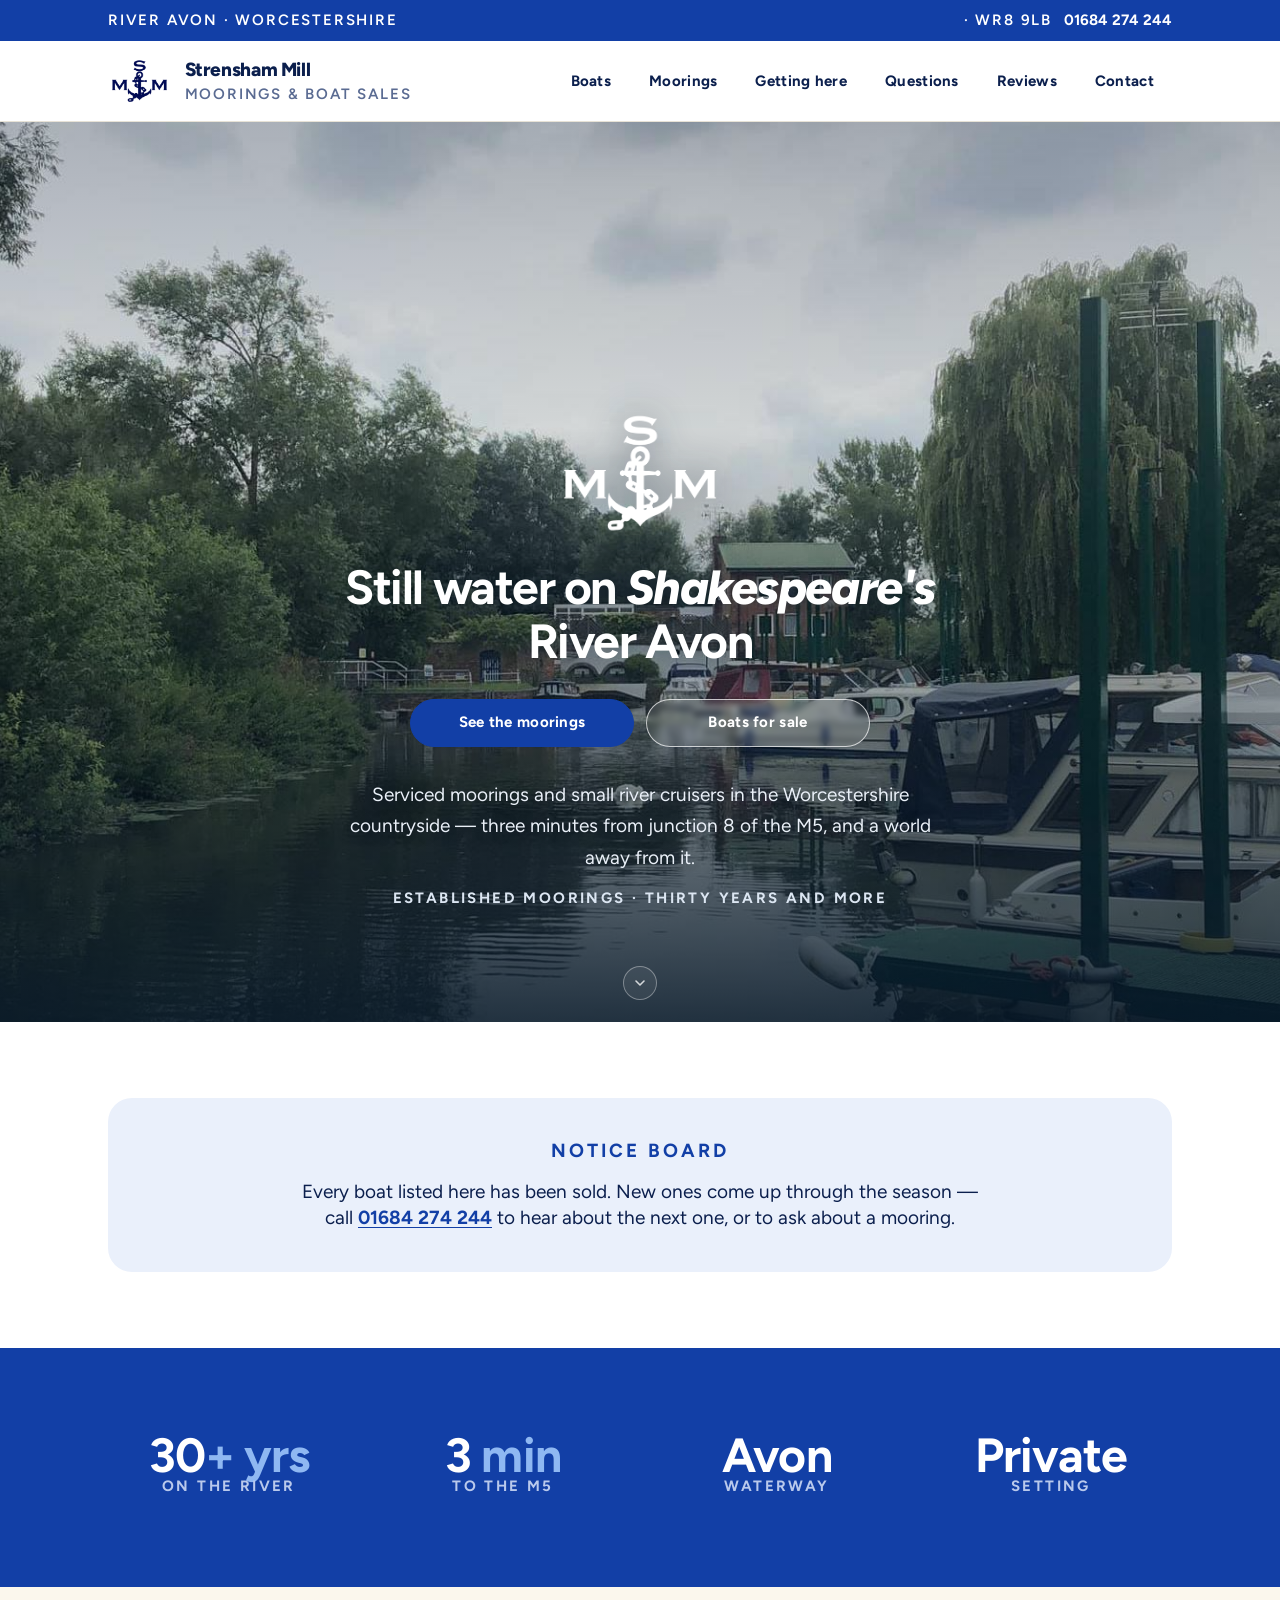
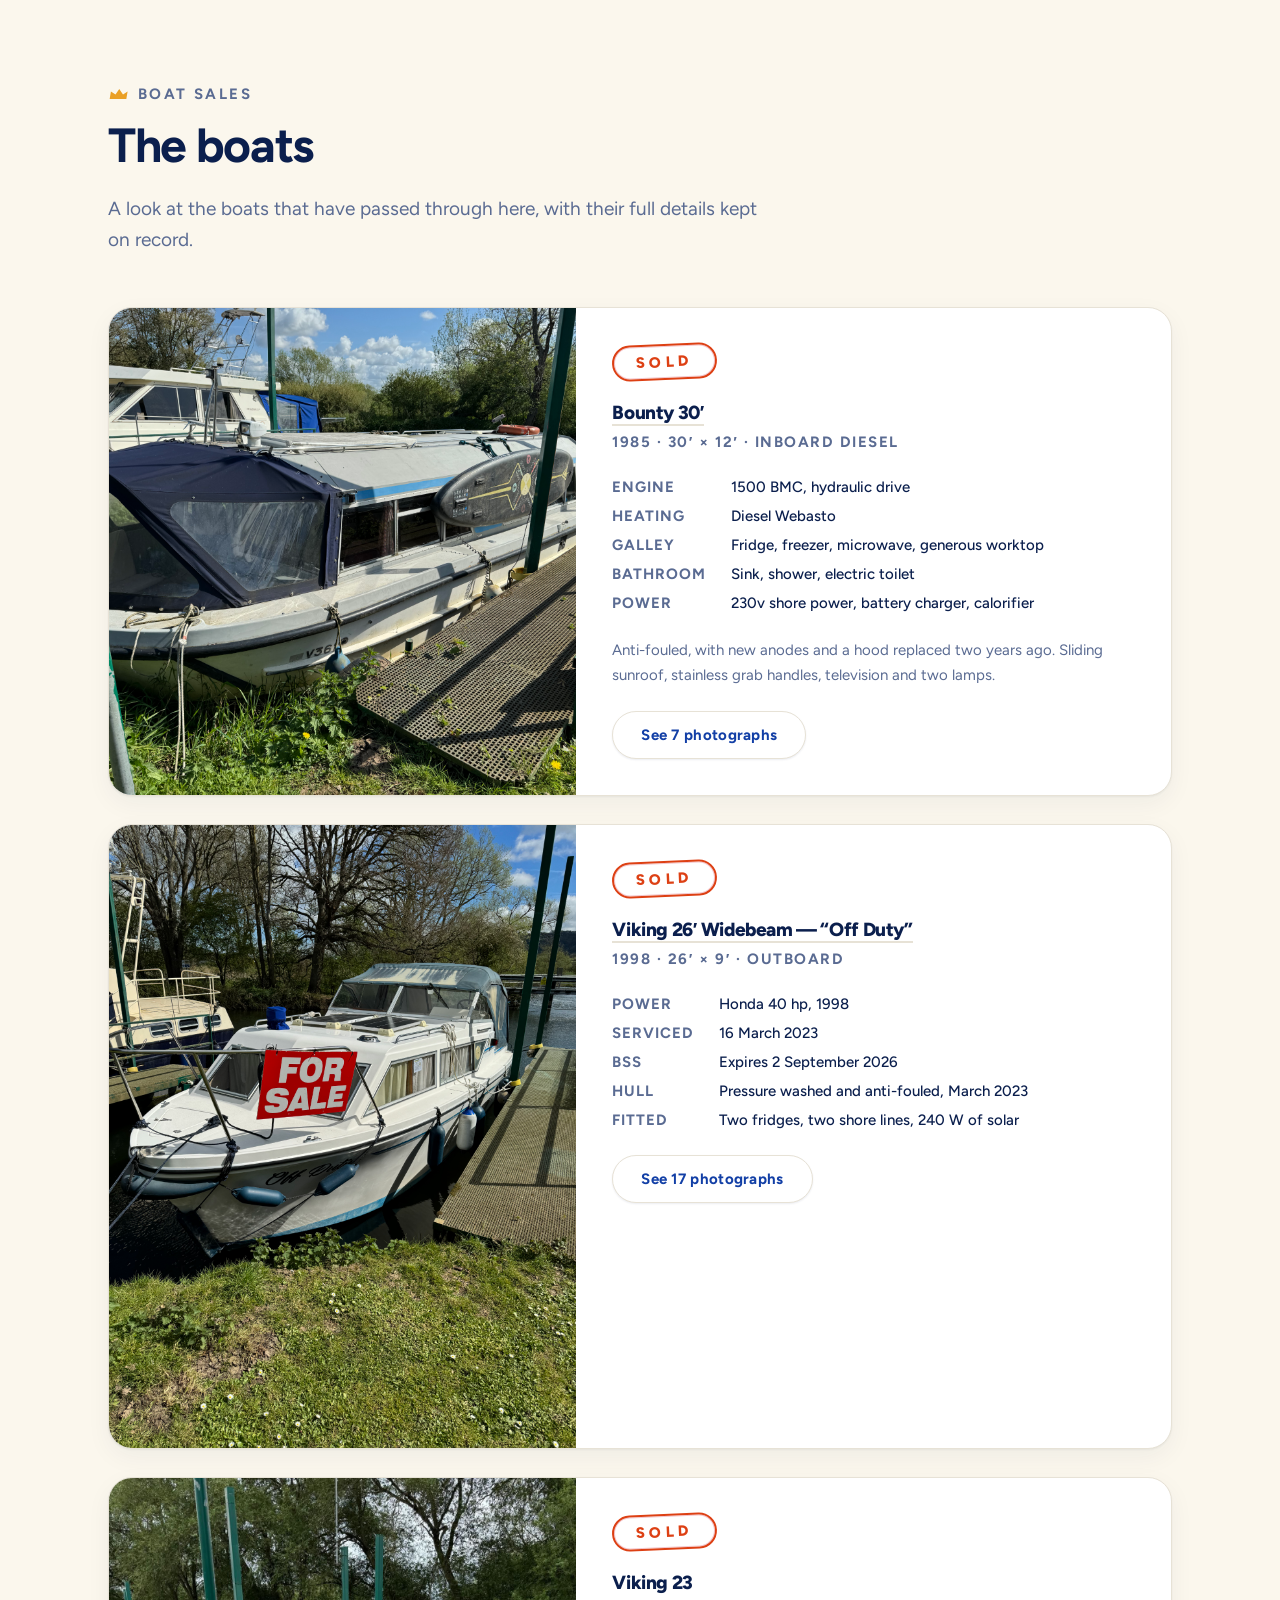
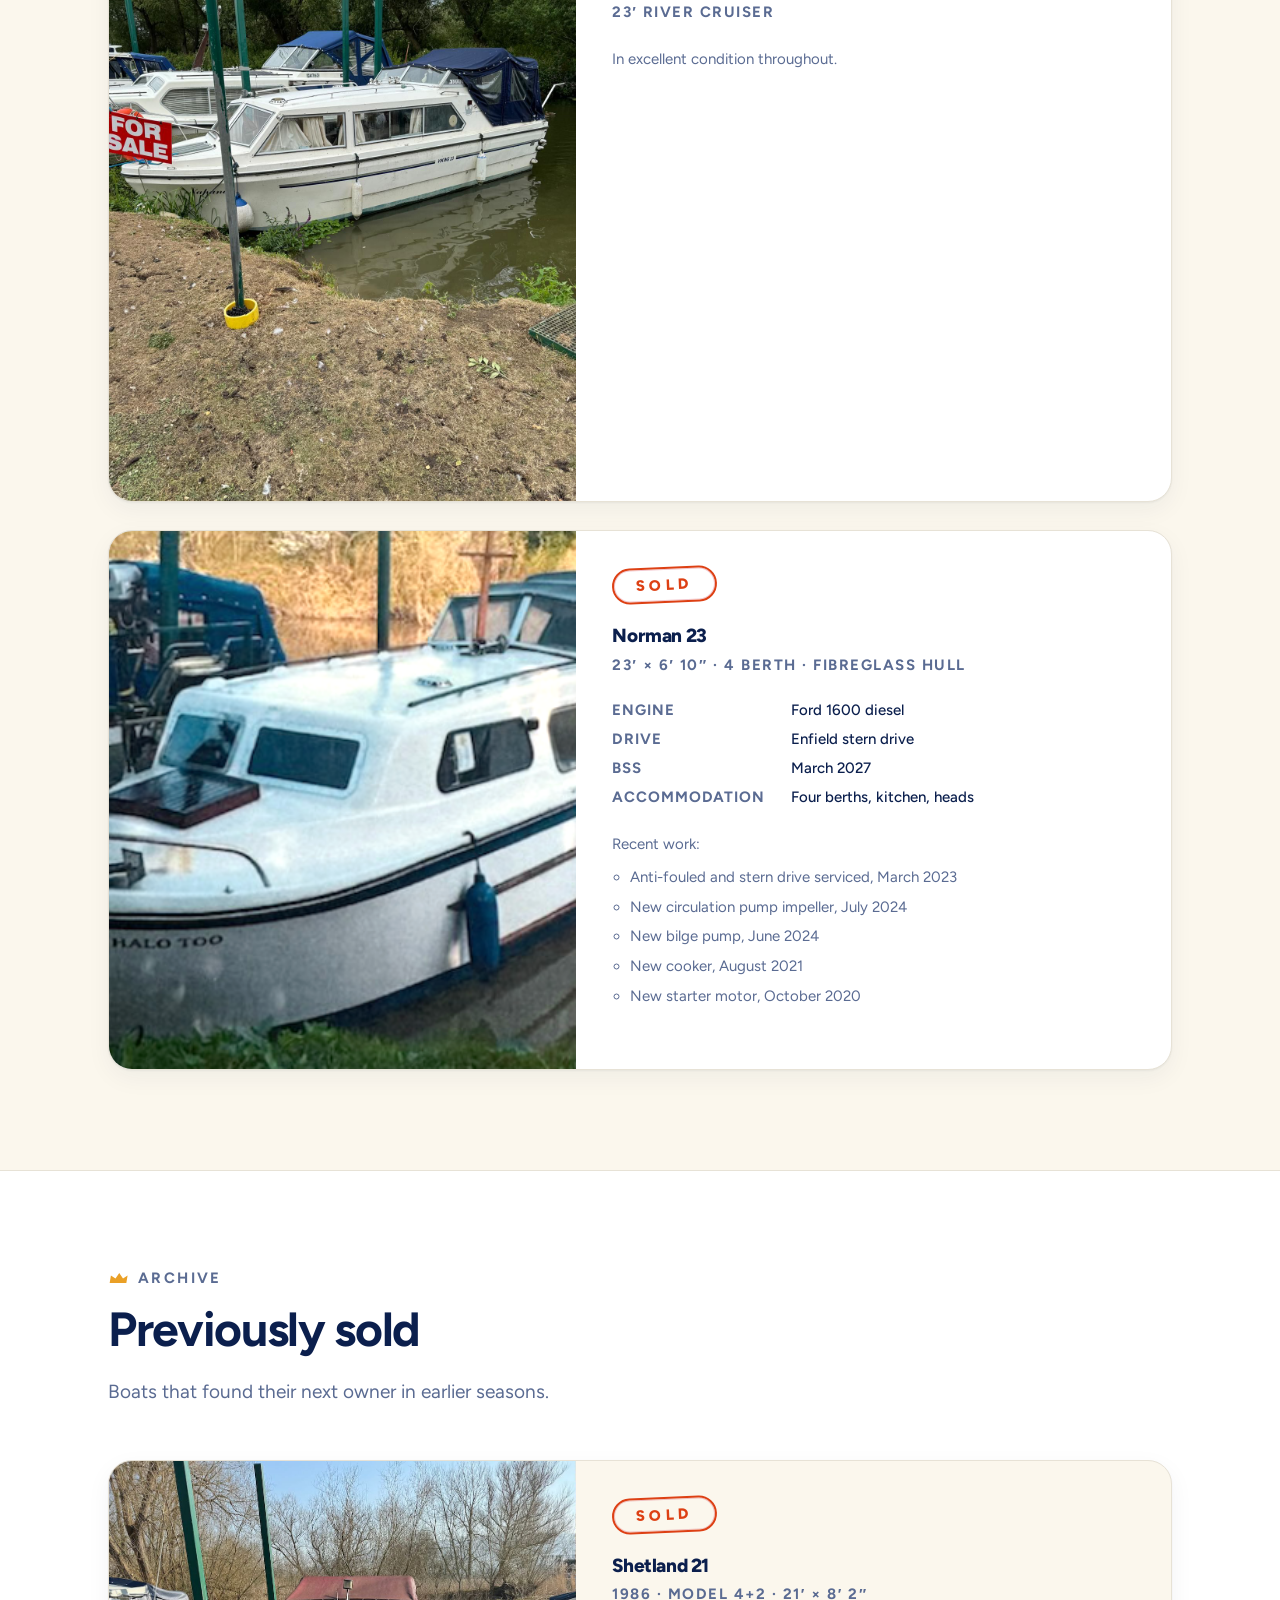
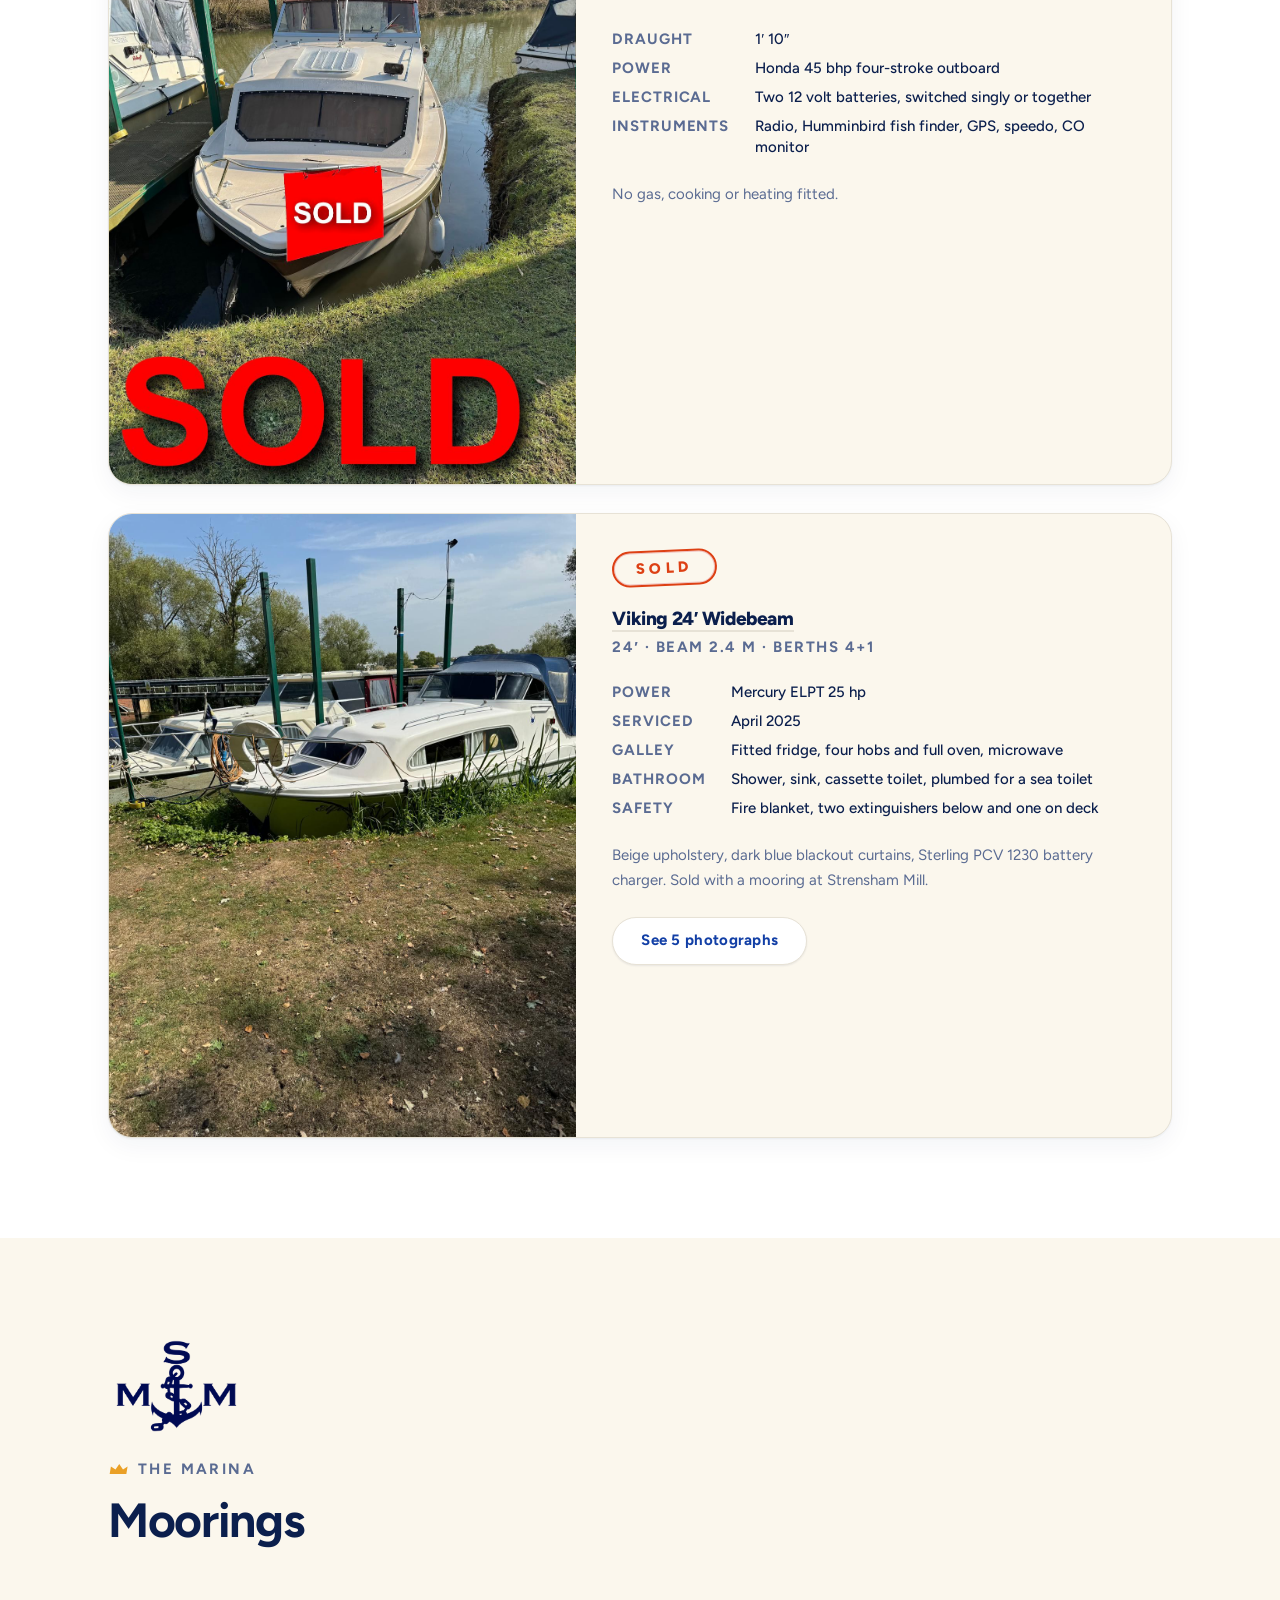
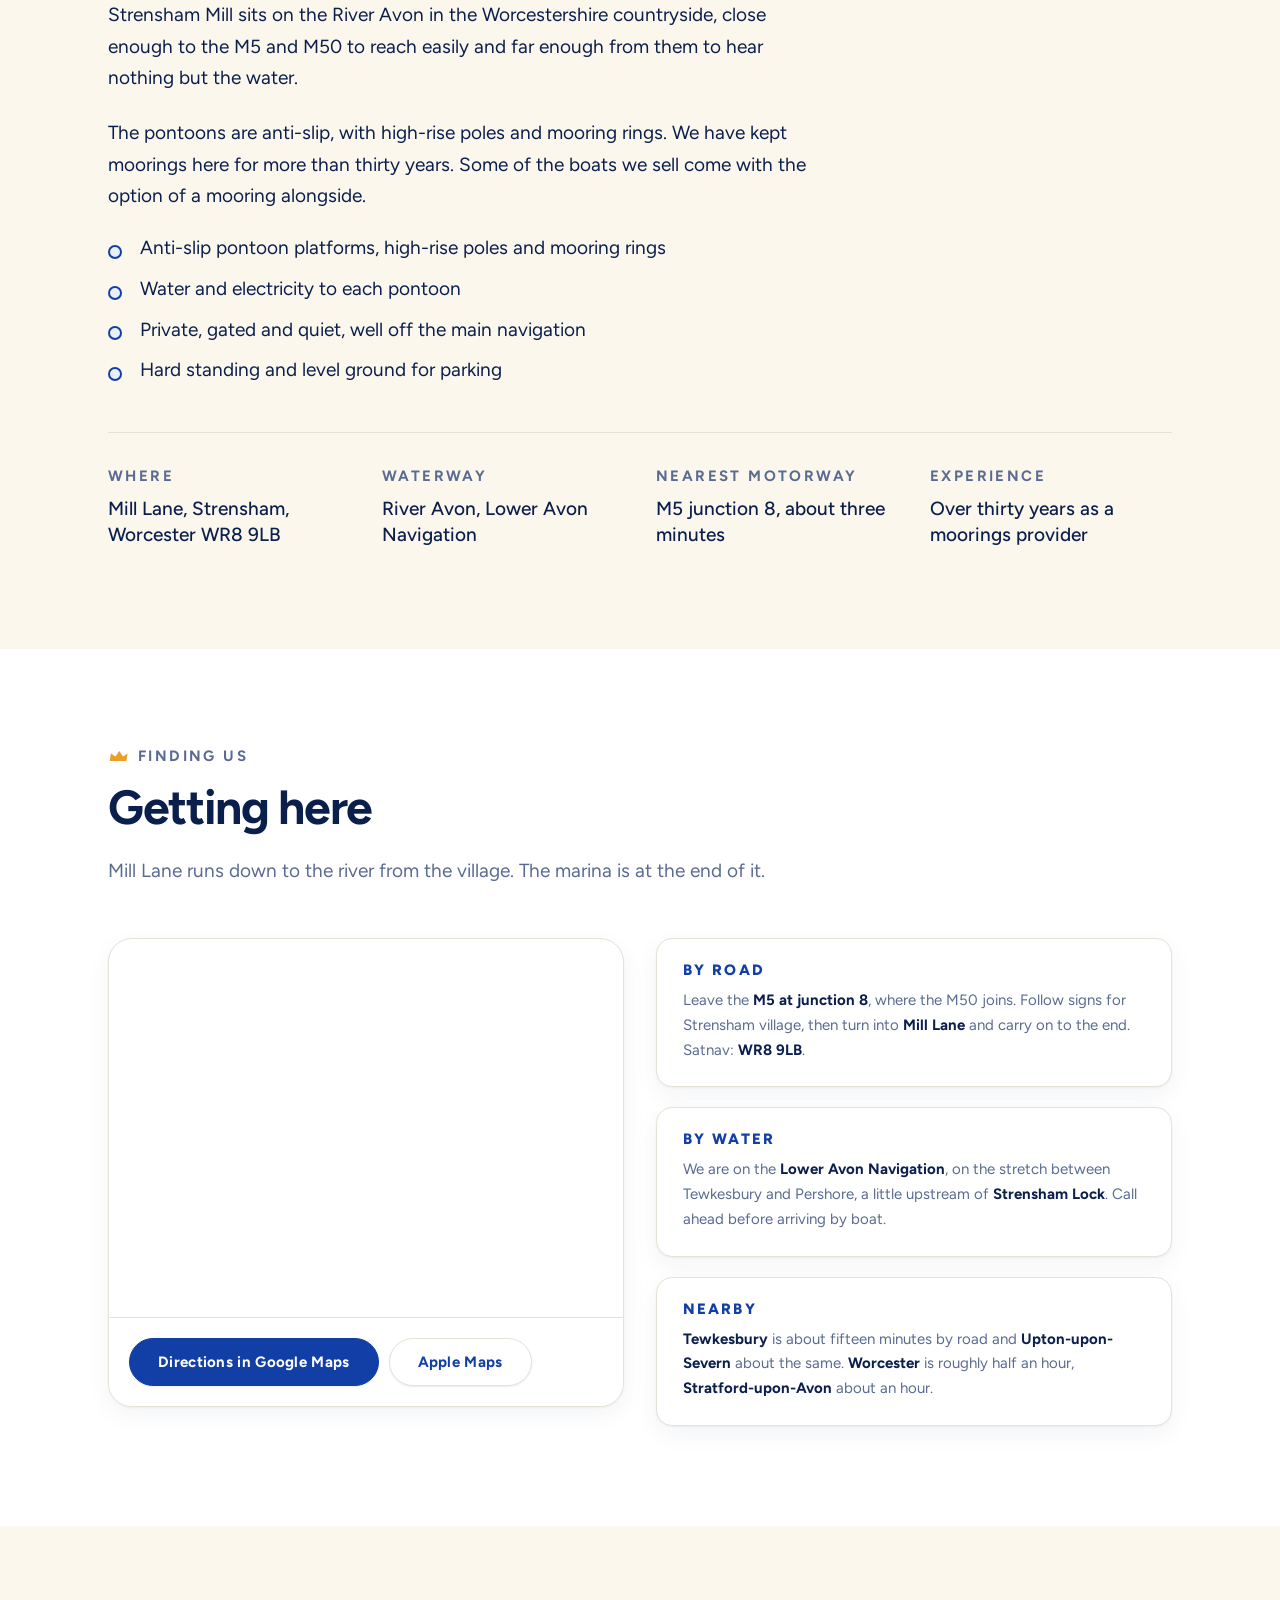
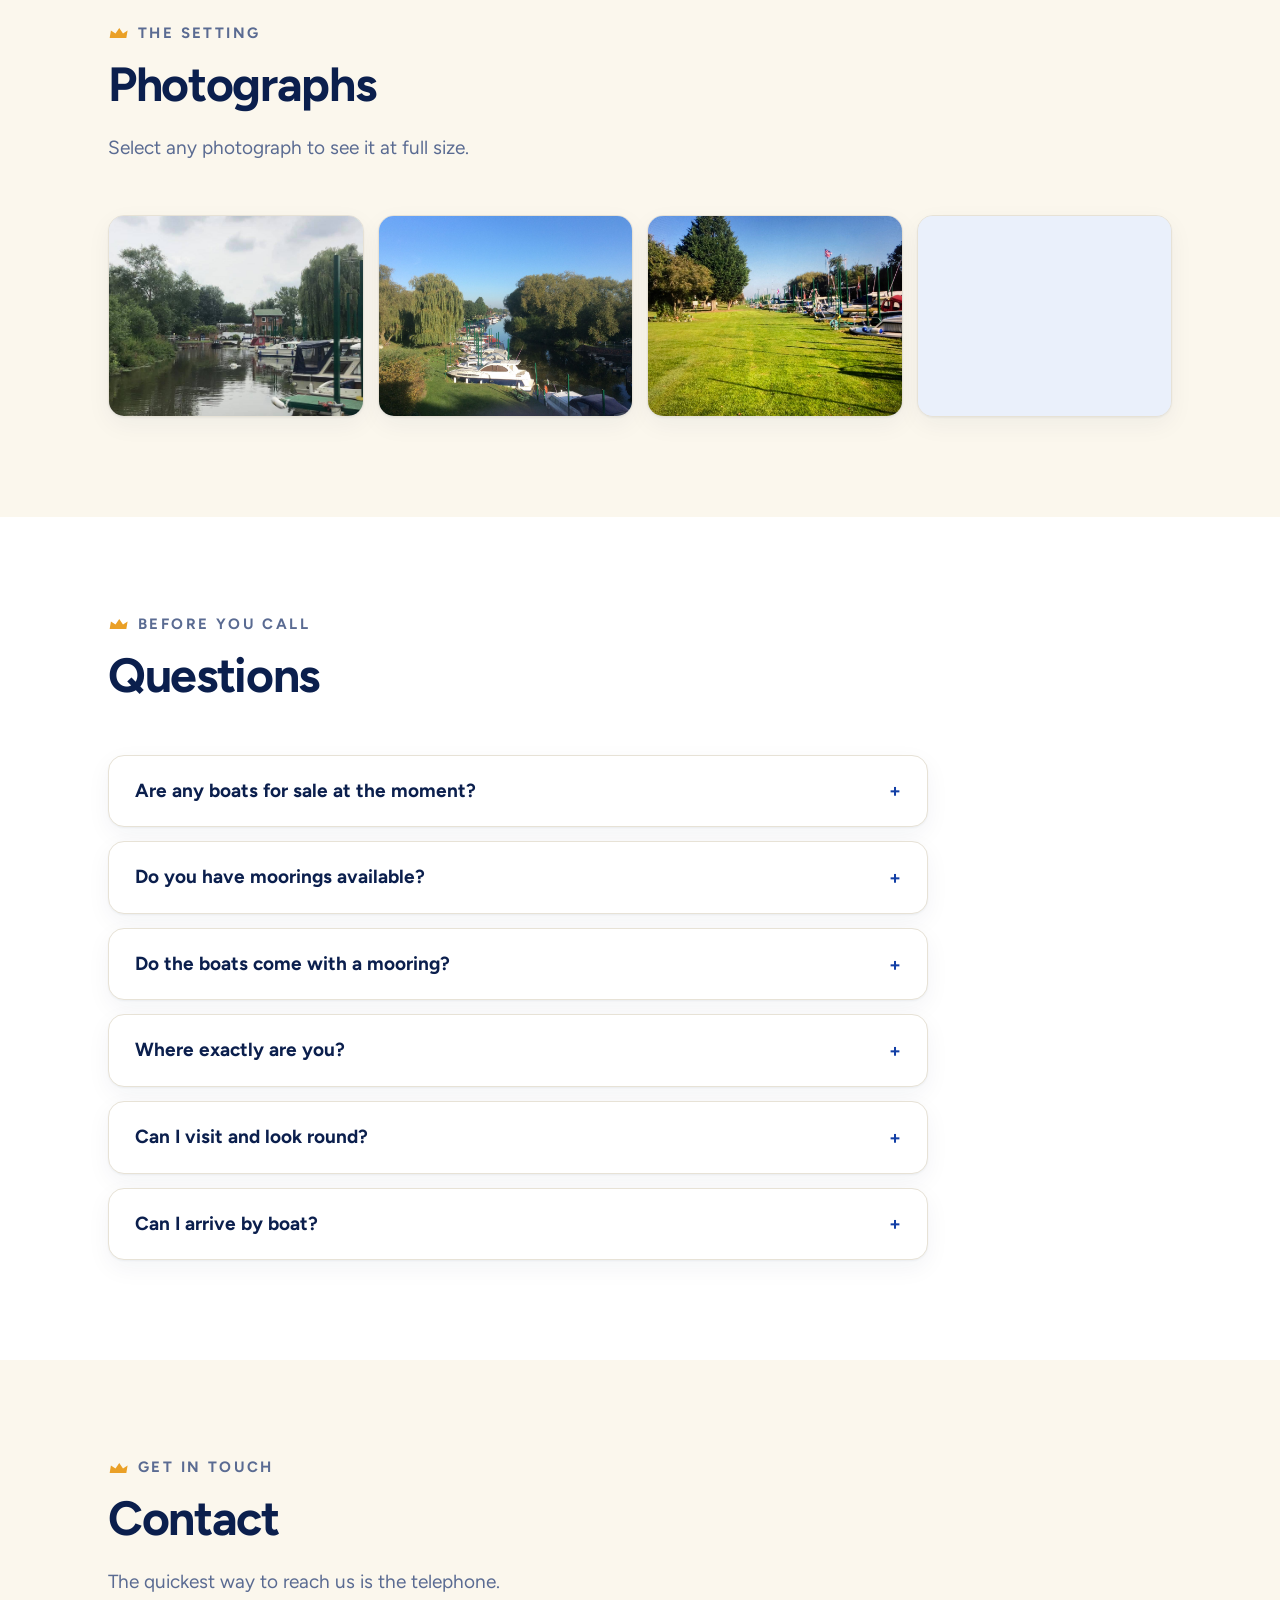
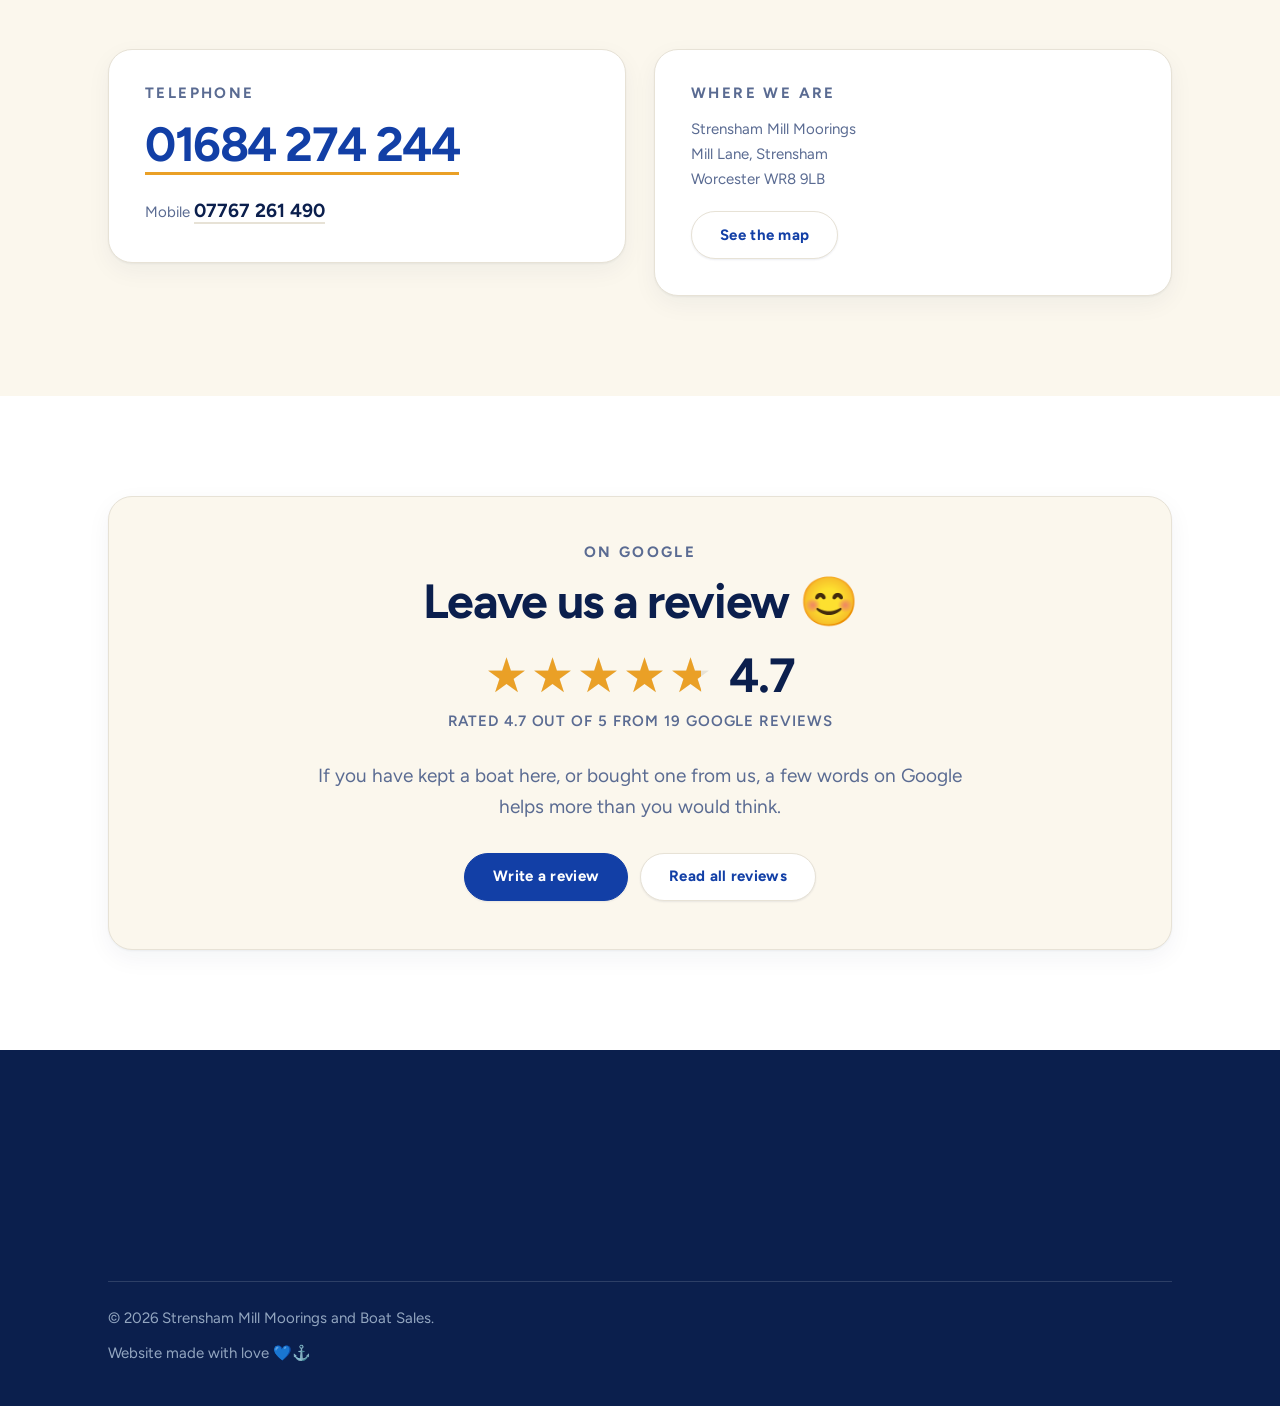
==== index.html @ c6817904 "Add files via upload" ====
<!DOCTYPE html>
<html lang="en-GB">
<head>
<meta charset="utf-8">
<meta name="viewport" content="width=device-width, initial-scale=1">

<!-- ═══════════════════════════════════════════════════════════
     SEO
     ═══════════════════════════════════════════════════════════ -->
<title>Strensham Mill Moorings | River Avon Marina, Worcestershire</title>
<meta name="description" content="A quiet marina on the River Avon at Strensham, Worcestershire. Serviced moorings and river cruisers for sale, three minutes from M5 junction 8.">
<link rel="canonical" href="https://strenshammill.com/">
<meta name="robots" content="index, follow, max-image-preview:large, max-snippet:-1">
<meta name="theme-color" content="#123FA6">
<meta name="format-detection" content="telephone=yes">

<meta name="geo.region" content="GB-WOR">
<meta name="geo.placename" content="Strensham, Worcestershire">
<meta name="geo.position" content="52.0585675;-2.122911">
<meta name="ICBM" content="52.0585675, -2.122911">

<meta property="og:type" content="website">
<meta property="og:site_name" content="Strensham Mill Moorings and Boat Sales">
<meta property="og:locale" content="en_GB">
<meta property="og:title" content="Strensham Mill Moorings | River Avon Marina &amp; Boat Sales">
<meta property="og:description" content="A quiet marina on the River Avon at Strensham, Worcestershire. Serviced moorings and river cruisers for sale, three minutes from M5 junction 8.">
<meta property="og:url" content="https://strenshammill.com/">
<meta property="og:image" content="https://strenshammill.com/assets/img/hero-marina.jpg">
<meta property="og:image:alt" content="The River Avon at Strensham Mill, with willows, a swan and moored river cruisers.">

<meta name="twitter:card" content="summary_large_image">
<meta name="twitter:title" content="Strensham Mill Moorings | River Avon Marina &amp; Boat Sales">
<meta name="twitter:description" content="A quiet marina on the River Avon at Strensham, Worcestershire. Serviced moorings and river cruisers for sale, three minutes from M5 junction 8.">
<meta name="twitter:image" content="https://strenshammill.com/assets/img/hero-marina.jpg">
<meta name="twitter:image:alt" content="The River Avon at Strensham Mill, with willows, a swan and moored river cruisers.">


<link rel="icon" href="assets/img/favicon.ico" sizes="any">
<link rel="icon" type="image/png" sizes="16x16" href="assets/img/favicon-16.png">
<link rel="icon" type="image/png" sizes="32x32" href="assets/img/favicon-32.png">
<link rel="icon" type="image/png" sizes="48x48" href="assets/img/favicon-48.png">
<link rel="apple-touch-icon" sizes="180x180" href="assets/img/apple-touch-icon.png">
<link rel="manifest" href="site.webmanifest">
<meta name="apple-mobile-web-app-title" content="Strensham Mill">
<meta name="application-name" content="Strensham Mill">

<link rel="preconnect" href="https://fonts.googleapis.com">
<link rel="preconnect" href="https://fonts.gstatic.com" crossorigin>
<link rel="stylesheet" href="https://fonts.googleapis.com/css2?family=Figtree:ital,wght@0,300..900;1,300..900&display=swap">
<link rel="preload" as="image" href="assets/img/hero-marina.jpg" fetchpriority="high">
<link rel="stylesheet" href="assets/css/strensham.css">
<script>/* reveal guard: hide pre-paint, never leave content invisible */(function(){var d=document.documentElement;d.classList.add("aos-ready");setTimeout(function(){if(!d.classList.contains("aos-done"))d.classList.add("aos-fallback");},2500);})();</script>
</head>

<body>

<div class="progress" id="progress" aria-hidden="true"></div>

<a class="skip" href="#main">Skip to content</a>

<div class="club-bar">
  <div class="wrap">
    <span class="cb-place">River Avon · Worcestershire</span>
    <span class="cb-contact">
      <span class="cb-pc">WR8 9LB</span>
      <a href="tel:+441684274244">01684 274 244</a>
      <span class="cb-anchor" aria-hidden="true">⚓️</span>
    </span>
  </div>
</div>

<header class="site-header">
  <div class="header-inner">
    <a class="brand" href="/" aria-label="Strensham Mill Moorings and Boat Sales — home">
      <img src="assets/img/logo-blue.png" alt="" width="63" height="44" decoding="async">
      <span class="brand-text">
        <span class="brand-name">Strensham Mill</span>
        <span class="brand-sub">Moorings &amp; Boat Sales</span>
      </span>
    </a>

    <nav class="nav-desktop" aria-label="Main">
      <a href="#boats">Boats</a>
      <a href="#moorings">Moorings</a>
      <a href="#here">Getting here</a>
      <a href="#faq">Questions</a>
      <a href="#reviews">Reviews</a>
      <a href="#contact">Contact</a>
    </nav>

    <button class="nav-toggle" id="nav-toggle" type="button"
            aria-expanded="false" aria-controls="nav-mobile">Menu</button>
  </div>

  <nav class="nav-mobile" id="nav-mobile" aria-label="Main, mobile" hidden>
    <a href="#boats">Boats</a>
    <a href="#moorings">Moorings</a>
    <a href="#here">Getting here</a>
    <a href="#faq">Questions</a>
    <a href="#reviews">Reviews</a>
      <a href="#contact">Contact</a>
  </nav>
</header>

<main id="main">

  <!-- ═════════════════════════════════════════════════════════
       HERO — full height, photographic
       ═════════════════════════════════════════════════════════ -->
  <section class="hero" aria-labelledby="hero-title"
           aria-description="The River Avon at Strensham Mill: willow trees, a swan on still water, the mill house, and river cruisers moored along the pontoons.">
    <div class="hero-scrim" aria-hidden="true"></div>
    <div class="hero-copy" data-aos="fade-up">
      <img class="hero-logo" src="assets/img/logo-white.png"
           alt="Strensham Mill Moorings" width="119" height="84"
           decoding="async">
      <h1 id="hero-title">Still water on <span class="accent">Shakespeare's</span> River Avon</h1>
      <div class="hero-actions">
        <a class="btn" href="#moorings">See the moorings</a>
        <a class="btn btn--ghost" href="#boats">Boats for sale</a>
      </div>
      <p class="hero-note">
        Serviced moorings and small river cruisers in the Worcestershire
        countryside — three minutes from junction 8 of the M5, and a world
        away from it.
      </p>
      <div class="hero-mark">
        <p class="eyebrow">Established moorings · Thirty years and more</p>
      </div>
    </div>
    <a class="hero-cue" href="#notice" aria-label="Scroll to see more">
      <svg viewBox="0 0 24 24" fill="none" stroke="currentColor" stroke-width="2.4"
           stroke-linecap="round" stroke-linejoin="round" aria-hidden="true">
        <path d="M6 9l6 6 6-6"/>
      </svg>
    </a>
  </section>

  <!-- ═════════════════════════════════════════════════════════
       NOTICE BOARD
       ═════════════════════════════════════════════════════════ -->
  <section class="notice" id="notice" aria-labelledby="notice-title">
    <div class="wrap">
      <div class="notice-inner" data-aos="fade-up">
        <p class="eyebrow" id="notice-title">Notice board</p>
        <p>
          Every boat listed here has been sold. New ones come up through the
          season — call <a href="tel:+441684274244">01684 274 244</a> to hear
          about the next one, or to ask about a mooring.
        </p>
      </div>
    </div>
  </section>

  <!-- ═════════════════════════════════════════════════════════
       AT A GLANCE
       ═════════════════════════════════════════════════════════ -->
  <section class="stats" aria-label="Strensham Mill at a glance">
    <div class="wrap">
      <dl class="stats-grid">
        <div class="stat" data-aos="fade-up">
          <dt>On the river</dt>
          <dd><span class="stat-num" data-count="30">30</span><span class="stat-unit">+ yrs</span></dd>
        </div>
        <div class="stat" data-aos="fade-up" data-aos-delay="70">
          <dt>To the M5</dt>
          <dd><span class="stat-num" data-count="3">3</span><span class="stat-unit"> min</span></dd>
        </div>
        <div class="stat" data-aos="fade-up" data-aos-delay="140">
          <dt>Waterway</dt>
          <dd>Avon</dd>
        </div>
        <div class="stat" data-aos="fade-up" data-aos-delay="210">
          <dt>Setting</dt>
          <dd>Private</dd>
        </div>
      </dl>
    </div>
  </section>

  <!-- ═════════════════════════════════════════════════════════
       BOATS
       ═════════════════════════════════════════════════════════ -->
  <section class="section" id="boats" aria-labelledby="boats-title">
    <div class="wrap">
      <div class="section-head" data-aos="fade-up">
        <p class="eyebrow"><span class="crown" aria-hidden="true"><svg viewBox="0 0 48 32" fill="currentColor"><path d="M4 28h40l3-18-11 7-9-13-9 13-11-7z"/></svg></span>Boat sales</p>
        <h2 class="display" id="boats-title">The boats</h2>
        <p class="lede">
          A look at the boats that have passed through here, with their full
          details kept on record.
        </p>
      </div>

      <ul class="berth-list">

          <!-- ── Bounty 30 ──────────────────────────────── -->
          <li class="berth" data-aos="fade-up">
            <figure class="berth-figure">
              <a href="bounty-30.html" aria-label="More photographs of the Bounty 30 foot cruiser">
                <img src="assets/img/bounty.jpg"
                     alt="Bounty 30 foot cruiser moored at Strensham Mill."
                     loading="lazy" width="800" height="600" decoding="async">
              </a>
            </figure>
            <div class="berth-body">
              <p class="stamp">Sold</p>
              <h3 class="berth-name"><a href="bounty-30.html">Bounty 30′</a></h3>
              <p class="berth-meta">1985 · 30′ × 12′ · Inboard diesel</p>

              <dl class="spec">
                <dt>Engine</dt><dd>1500 BMC, hydraulic drive</dd>
                <dt>Heating</dt><dd>Diesel Webasto</dd>
                <dt>Galley</dt><dd>Fridge, freezer, microwave, generous worktop</dd>
                <dt>Bathroom</dt><dd>Sink, shower, electric toilet</dd>
                <dt>Power</dt><dd>230v shore power, battery charger, calorifier</dd>
              </dl>

              <p class="notes">
                Anti-fouled, with new anodes and a hood replaced two years ago.
                Sliding sunroof, stainless grab handles, television and two lamps.
              </p>

              <a class="btn btn--quiet" href="bounty-30.html">See 7 photographs</a>
            </div>
          </li>

          <!-- ── Viking 26 Widebeam ─────────────────────── -->
          <li class="berth" data-aos="fade-up" data-aos-delay="80">
            <figure class="berth-figure">
              <a href="viking-26-widebeam.html" aria-label="More photographs of the Viking 26 widebeam, Off Duty">
                <img src="assets/img/Viking26Widebeam1.jpg"
                     alt="Viking 26 foot widebeam cruiser named Off Duty."
                     loading="lazy" width="800" height="600" decoding="async">
              </a>
            </figure>
            <div class="berth-body">
              <p class="stamp">Sold</p>
              <h3 class="berth-name"><a href="viking-26-widebeam.html">Viking 26′ Widebeam — “Off Duty”</a></h3>
              <p class="berth-meta">1998 · 26′ × 9′ · Outboard</p>

              <dl class="spec">
                <dt>Power</dt><dd>Honda 40 hp, 1998</dd>
                <dt>Serviced</dt><dd>16 March 2023</dd>
                <dt>BSS</dt><dd>Expires 2 September 2026</dd>
                <dt>Hull</dt><dd>Pressure washed and anti-fouled, March 2023</dd>
                <dt>Fitted</dt><dd>Two fridges, two shore lines, 240 W of solar</dd>
              </dl>

              <a class="btn btn--quiet" href="viking-26-widebeam.html">See 17 photographs</a>
            </div>
          </li>

          <!-- ── Viking 23 ──────────────────────────────── -->
          <li class="berth" data-aos="fade-up" data-aos-delay="160">
            <figure class="berth-figure">
              <img src="assets/img/viking_23_25.jpg"
                   alt="Viking 23 foot river cruiser."
                   loading="lazy" width="800" height="600" decoding="async">
            </figure>
            <div class="berth-body">
              <p class="stamp">Sold</p>
              <h3 class="berth-name">Viking 23</h3>
              <p class="berth-meta">23′ river cruiser</p>
              <p class="notes">In excellent condition throughout.</p>
            </div>
          </li>

          <!-- ── Norman 23 ──────────────────────────────── -->
          <li class="berth" data-aos="fade-up" data-aos-delay="240">
            <figure class="berth-figure">
              <img src="assets/img/HALO.png"
                   alt="Norman 23 foot cruiser moored in Strensham Mill Marina."
                   loading="lazy" width="800" height="600" decoding="async">
            </figure>
            <div class="berth-body">
              <p class="stamp">Sold</p>
              <h3 class="berth-name">Norman 23</h3>
              <p class="berth-meta">23′ × 6′ 10″ · 4 berth · Fibreglass hull</p>

              <dl class="spec">
                <dt>Engine</dt><dd>Ford 1600 diesel</dd>
                <dt>Drive</dt><dd>Enfield stern drive</dd>
                <dt>BSS</dt><dd>March 2027</dd>
                <dt>Accommodation</dt><dd>Four berths, kitchen, heads</dd>
              </dl>

              <div class="notes">
                Recent work:
                <ul>
                  <li>Anti-fouled and stern drive serviced, March 2023</li>
                  <li>New circulation pump impeller, July 2024</li>
                  <li>New bilge pump, June 2024</li>
                  <li>New cooker, August 2021</li>
                  <li>New starter motor, October 2020</li>
                </ul>
              </div>
            </div>
          </li>

        </ul>
    </div>
  </section>

  <hr class="stripe">

  <!-- ═════════════════════════════════════════════════════════
       PREVIOUSLY SOLD
       ═════════════════════════════════════════════════════════ -->
  <section class="section section--white" id="sold" aria-labelledby="sold-title">
    <div class="wrap">
      <div class="section-head" data-aos="fade-up">
        <p class="eyebrow"><span class="crown" aria-hidden="true"><svg viewBox="0 0 48 32" fill="currentColor"><path d="M4 28h40l3-18-11 7-9-13-9 13-11-7z"/></svg></span>Archive</p>
        <h2 class="display" id="sold-title">Previously sold</h2>
        <p class="lede">Boats that found their next owner in earlier seasons.</p>
      </div>

      <ul class="berth-list">

        <!-- ── Shetland 21 ──────────────────────────────── -->
        <li class="berth" data-aos="fade-up">
          <figure class="berth-figure">
            <img src="assets/img/shetland21_1.jpg"
                 alt="Shetland 21 four-plus-two river cruiser."
                 loading="lazy" width="800" height="600" decoding="async">
          </figure>
          <div class="berth-body">
            <p class="stamp">Sold</p>
            <h3 class="berth-name">Shetland 21</h3>
            <p class="berth-meta">1986 · Model 4+2 · 21′ × 8′ 2″</p>

            <dl class="spec">
              <dt>Draught</dt><dd>1′ 10″</dd>
              <dt>Power</dt><dd>Honda 45 bhp four-stroke outboard</dd>
              <dt>Electrical</dt><dd>Two 12 volt batteries, switched singly or together</dd>
              <dt>Instruments</dt><dd>Radio, Humminbird fish finder, GPS, speedo, CO monitor</dd>
            </dl>

            <p class="notes">No gas, cooking or heating fitted.</p>
          </div>
        </li>

        <!-- ── Viking 24 ────────────────────────────────── -->
        <li class="berth" data-aos="fade-up" data-aos-delay="80">
          <figure class="berth-figure">
            <a href="viking24_2025.html" aria-label="More photographs of the Viking 24 widebeam">
              <img src="assets/img/9dec20251.jpeg"
                   alt="Viking 24 foot widebeam cruiser."
                   loading="lazy" width="800" height="600" decoding="async">
            </a>
          </figure>
          <div class="berth-body">
            <p class="stamp">Sold</p>
            <h3 class="berth-name"><a href="viking24_2025.html">Viking 24′ Widebeam</a></h3>
            <p class="berth-meta">24′ · Beam 2.4 m · Berths 4+1</p>

            <dl class="spec">
              <dt>Power</dt><dd>Mercury ELPT 25 hp</dd>
              <dt>Serviced</dt><dd>April 2025</dd>
              <dt>Galley</dt><dd>Fitted fridge, four hobs and full oven, microwave</dd>
              <dt>Bathroom</dt><dd>Shower, sink, cassette toilet, plumbed for a sea toilet</dd>
              <dt>Safety</dt><dd>Fire blanket, two extinguishers below and one on deck</dd>
            </dl>

            <p class="notes">
              Beige upholstery, dark blue blackout curtains, Sterling PCV 1230
              battery charger. Sold with a mooring at Strensham Mill.
            </p>

            <a class="btn btn--quiet" href="viking24_2025.html">See 5 photographs</a>
          </div>
        </li>

      </ul>
    </div>
  </section>

  <!-- ═════════════════════════════════════════════════════════
       MOORINGS
       ═════════════════════════════════════════════════════════ -->
  <section class="section" id="moorings" aria-labelledby="moorings-title">
    <div class="wrap">
      <div class="section-head" data-aos="fade-up">
        <img class="section-logo" src="assets/img/logo-blue.png"
             alt="Strensham Mill Moorings" width="137" height="96"
             loading="lazy" decoding="async">
        <p class="eyebrow"><span class="crown" aria-hidden="true"><svg viewBox="0 0 48 32" fill="currentColor"><path d="M4 28h40l3-18-11 7-9-13-9 13-11-7z"/></svg></span>The marina</p>
        <h2 class="display" id="moorings-title">Moorings</h2>
      </div>

      <div class="prose">
        <p>
          Strensham Mill sits on the River Avon in the Worcestershire
          countryside, close enough to the M5 and M50 to reach easily and far
          enough from them to hear nothing but the water.
        </p>
        <p>
          The pontoons are anti-slip, with high-rise poles and mooring rings.
          We have kept moorings here for more than thirty years. Some of the
          boats we sell come with the option of a mooring alongside.
        </p>

        <!-- TODO: confirm this list before publishing — see handover notes -->
        <ul class="ticks">
          <li data-aos="fade-up">Anti-slip pontoon platforms, high-rise poles and mooring rings</li>
          <li data-aos="fade-up" data-aos-delay="60">Water and electricity to each pontoon</li>
          <li data-aos="fade-up" data-aos-delay="120">Private, gated and quiet, well off the main navigation</li>
          <li data-aos="fade-up" data-aos-delay="180">Hard standing and level ground for parking</li>
        </ul>

        <dl class="facts">
          <div data-aos="fade-up">
            <dt>Where</dt>
            <dd>Mill Lane, Strensham, Worcester WR8 9LB</dd>
          </div>
          <div data-aos="fade-up" data-aos-delay="70">
            <dt>Waterway</dt>
            <dd>River Avon, Lower Avon Navigation</dd>
          </div>
          <div data-aos="fade-up" data-aos-delay="140">
            <dt>Nearest motorway</dt>
            <dd>M5 junction 8, about three minutes</dd>
          </div>
          <div data-aos="fade-up" data-aos-delay="210">
            <dt>Experience</dt>
            <dd>Over thirty years as a moorings provider</dd>
          </div>
        </dl>
      </div>
    </div>
  </section>

  <!-- ═════════════════════════════════════════════════════════
       GETTING HERE — map and directions
       ═════════════════════════════════════════════════════════ -->
  <section class="section section--white" id="here" aria-labelledby="here-title">
    <div class="wrap">
      <div class="section-head" data-aos="fade-up">
        <p class="eyebrow"><span class="crown" aria-hidden="true"><svg viewBox="0 0 48 32" fill="currentColor"><path d="M4 28h40l3-18-11 7-9-13-9 13-11-7z"/></svg></span>Finding us</p>
        <h2 class="display" id="here-title">Getting here</h2>
        <p class="lede">
          Mill Lane runs down to the river from the village. The marina is at
          the end of it.
        </p>
      </div>

      <div class="here-grid">

        <div class="map-card" data-aos="fade-up">
          <iframe
            title="Map showing Strensham Mill Moorings on Mill Lane, Strensham"
            src="https://www.openstreetmap.org/export/embed.html?bbox=-2.1429%2C52.0486%2C-2.1029%2C52.0686&amp;layer=mapnik&amp;marker=52.0585675%2C-2.122911"
            loading="lazy" referrerpolicy="no-referrer-when-downgrade"></iframe>
          <div class="map-actions">
            <a class="btn" href="https://www.google.com/maps/dir/?api=1&amp;destination=52.0585675%2C-2.122911&amp;destination_place_id=ChIJv13InyLjcEgROjvUjO_oe0U"
               target="_blank" rel="noopener">Directions in Google Maps</a>
            <a class="btn btn--quiet" href="https://maps.apple.com/?daddr=52.0585675,-2.122911&amp;q=Strensham%20Mill%20Moorings"
               target="_blank" rel="noopener">Apple Maps</a>
          </div>
        </div>

        <ul class="route">
          <li data-aos="fade-up">
            <h3>By road</h3>
            <p>
              Leave the <strong>M5 at junction 8</strong>, where the M50 joins.
              Follow signs for Strensham village, then turn into
              <strong>Mill Lane</strong> and carry on to the end.
              Satnav: <strong>WR8 9LB</strong>.
            </p>
          </li>
          <li data-aos="fade-up" data-aos-delay="80">
            <h3>By water</h3>
            <p>
              We are on the <strong>Lower Avon Navigation</strong>, on the
              stretch between Tewkesbury and Pershore, a little upstream of
              <strong>Strensham Lock</strong>. Call ahead before arriving by
              boat.
            </p>
          </li>
          <li data-aos="fade-up" data-aos-delay="160">
            <h3>Nearby</h3>
            <p>
              <strong>Tewkesbury</strong> is about fifteen minutes by road and
              <strong>Upton-upon-Severn</strong> about the same.
              <strong>Worcester</strong> is roughly half an hour,
              <strong>Stratford-upon-Avon</strong> about an hour.
            </p>
          </li>
        </ul>

      </div>
    </div>
  </section>

  <!-- ═════════════════════════════════════════════════════════
       PHOTOGRAPHS
       ═════════════════════════════════════════════════════════ -->
  <section class="section" aria-labelledby="photos-title">
    <div class="wrap">
      <div class="section-head" data-aos="fade-up">
        <p class="eyebrow"><span class="crown" aria-hidden="true"><svg viewBox="0 0 48 32" fill="currentColor"><path d="M4 28h40l3-18-11 7-9-13-9 13-11-7z"/></svg></span>The setting</p>
        <h2 class="display" id="photos-title">Photographs</h2>
        <p class="lede">Select any photograph to see it at full size.</p>
      </div>

      <div class="gallery" id="gallery-grid">
        <button type="button"
                data-full="assets/img/hero-marina.jpg"
                data-alt="Willows and a swan on the River Avon, with cruisers moored at Strensham Mill."
                aria-label="Open photograph 1 of 4 at full size" data-aos="fade-up">
          <img src="assets/img/hero-marina.jpg"
               alt="Willows and a swan on the River Avon, with cruisers moored at Strensham Mill."
               loading="lazy" width="800" height="600" decoding="async">
        </button>

        <button type="button"
                data-full="assets/img/img-171.jpg"
                data-alt="The marina from above, showing the bend in the River Avon and the surrounding Worcestershire farmland."
                aria-label="Open photograph 2 of 4 at full size" data-aos="fade-up" data-aos-delay="55">
          <img src="assets/img/img-171.jpg"
               alt="The marina from above, showing the bend in the River Avon and the surrounding Worcestershire farmland."
               loading="lazy" width="800" height="600" decoding="async">
        </button>

        <button type="button"
                data-full="assets/img/img-515.jpg"
                data-alt="Cruisers moored along the bank at Strensham Mill, with the mill buildings beyond."
                aria-label="Open photograph 3 of 4 at full size" data-aos="fade-up" data-aos-delay="110">
          <img src="assets/img/img-515.jpg"
               alt="Cruisers moored along the bank at Strensham Mill, with the mill buildings beyond."
               loading="lazy" width="800" height="600" decoding="async">
        </button>

        <button type="button"
                data-full="assets/img/image.jpeg"
                data-alt="Boats along the pontoon at Strensham Mill, with high-rise mooring poles and willow trees."
                aria-label="Open photograph 4 of 4 at full size" data-aos="fade-up" data-aos-delay="165">
          <img src="assets/img/image.jpeg"
               alt="Boats along the pontoon at Strensham Mill, with high-rise mooring poles and willow trees."
               loading="lazy" width="800" height="600" decoding="async">
        </button>
      </div>
    </div>
  </section>

  <!-- ═════════════════════════════════════════════════════════
       FAQ
       ═════════════════════════════════════════════════════════ -->
  <section class="section section--white" id="faq" aria-labelledby="faq-title">
    <div class="wrap">
      <div class="section-head" data-aos="fade-up">
        <p class="eyebrow"><span class="crown" aria-hidden="true"><svg viewBox="0 0 48 32" fill="currentColor"><path d="M4 28h40l3-18-11 7-9-13-9 13-11-7z"/></svg></span>Before you call</p>
        <h2 class="display" id="faq-title">Questions</h2>
      </div>

      <div class="faq" data-accordion>
        <details data-aos="fade-up">
          <summary>Are any boats for sale at the moment?</summary>
          <div class="faq-body">
            Not at present — every boat listed here has been sold. New listings
            come up through the season. Call 01684 274 244 to be told when one does.
          </div>
        </details>
        <details data-aos="fade-up" data-aos-delay="60">
          <summary>Do you have moorings available?</summary>
          <div class="faq-body">
            Availability changes through the year. The quickest way to find out
            is to ring — we will tell you plainly whether we have space.
          </div>
        </details>
        <details data-aos="fade-up" data-aos-delay="120">
          <summary>Do the boats come with a mooring?</summary>
          <div class="faq-body">
            Some do. A mooring at Strensham Mill can be available alongside
            certain boats. Ask when you call.
          </div>
        </details>
        <details data-aos="fade-up" data-aos-delay="180">
          <summary>Where exactly are you?</summary>
          <div class="faq-body">
            Mill Lane, Strensham, Worcester WR8 9LB — on the River Avon, about
            three minutes from junction 8 of the M5.
          </div>
        </details>
        <details data-aos="fade-up" data-aos-delay="240">
          <summary>Can I visit and look round?</summary>
          <div class="faq-body">
            Please ring first rather than arriving unannounced. It is a working
            marina and a private site, and we would rather meet you properly.
          </div>
        </details>
        <details data-aos="fade-up" data-aos-delay="300">
          <summary>Can I arrive by boat?</summary>
          <div class="faq-body">
            Yes, we are on the Lower Avon Navigation between Tewkesbury and
            Pershore, a little upstream of Strensham Lock. Call ahead.
          </div>
        </details>
      </div>
    </div>
  </section>

  <!-- ═════════════════════════════════════════════════════════
       CONTACT
       ═════════════════════════════════════════════════════════ -->
  <section class="section" id="contact" aria-labelledby="contact-title">
    <div class="wrap">
      <div class="section-head" data-aos="fade-up">
        <p class="eyebrow"><span class="crown" aria-hidden="true"><svg viewBox="0 0 48 32" fill="currentColor"><path d="M4 28h40l3-18-11 7-9-13-9 13-11-7z"/></svg></span>Get in touch</p>
        <h2 class="display" id="contact-title">Contact</h2>
        <p class="lede">The quickest way to reach us is the telephone.</p>
      </div>

      <div class="contact-grid">
        <div class="contact-card" data-aos="fade-up">
          <p class="eyebrow">Telephone</p>
          <a class="tel" href="tel:+441684274244">01684 274 244</a>
          <p class="notes" style="margin:14px 0 0;">
            Mobile <a class="tel-alt" href="tel:+447767261490">07767 261 490</a>
          </p>
        </div>
        <div class="contact-card" data-aos="fade-up" data-aos-delay="90">
          <p class="eyebrow">Where we are</p>
          <p class="notes" style="margin:16px 0 0;">
            Strensham Mill Moorings<br>
            Mill Lane, Strensham<br>
            Worcester WR8 9LB
          </p>
          <p style="margin:20px 0 0;">
            <a class="btn btn--quiet" href="#here">See the map</a>
          </p>
        </div>
      </div>
    </div>
  </section>

  <!-- ═════════════════════════════════════════════════════════
       REVIEWS
       Rating shown as published on Google. Deliberately NOT
       marked up as aggregateRating — Google's structured data
       guidelines forbid republishing third-party ratings as
       your own. Update the figures by hand if they change.
       ═════════════════════════════════════════════════════════ -->
  <section class="section section--white" id="reviews" aria-labelledby="reviews-title">
    <div class="wrap">
      <div class="review-card" data-aos="fade-up">

        <p class="eyebrow">On Google</p>
        <h2 class="display" id="reviews-title">Leave us a review <span aria-hidden="true">😊</span></h2>

        <p class="rating-row">
          <span class="stars" aria-hidden="true">
            <span class="stars-empty">★★★★★</span>
            <span class="stars-full" style="width:94%">★★★★★</span>
          </span>
          <span class="rating-num">4.7</span>
        </p>
        <p class="rating-meta">
          Rated 4.7 out of 5 from 19 Google reviews
        </p>

        <p class="lede review-lede">
          If you have kept a boat here, or bought one from us, a few words on
          Google helps more than you would think.
        </p>

        <p class="review-actions">
          <a class="btn"
             href="https://search.google.com/local/writereview?placeid=ChIJv13InyLjcEgROjvUjO_oe0U"
             target="_blank" rel="noopener">Write a review</a>
          <a class="btn btn--quiet"
             href="https://www.google.com/maps/place/?q=place_id:ChIJv13InyLjcEgROjvUjO_oe0U"
             target="_blank" rel="noopener">Read all reviews</a>
        </p>

      </div>
    </div>
  </section>

</main>

<footer class="site-footer">
  <div class="wrap">
    <div class="footer-grid">
      <div data-aos="fade-up">
        <div class="footer-brand">
          <img src="assets/img/logo-white.png" alt="Strensham Mill Moorings"
               width="80" height="56" loading="lazy" decoding="async">
        </div>
        <p style="margin:0;">
          Mill Lane, Strensham, Worcester WR8 9LB<br>
          <a href="tel:+441684274244">01684 274 244</a> ·
          <a href="tel:+447767261490">07767 261 490</a>
        </p>
      </div>
      <nav class="footer-nav" aria-label="Footer" data-aos="fade-up" data-aos-delay="90">
        <a href="#boats">Boats</a>
        <a href="#moorings">Moorings</a>
        <a href="#here">Getting here</a>
        <a href="#faq">Questions</a>
        <a href="#reviews">Reviews</a>
      <a href="#contact">Contact</a>
      </nav>
    </div>
    <div class="footer-base">
      <p>© <span id="year">2026</span> Strensham Mill Moorings and Boat Sales.</p>
      <p class="footer-credit">
        <a href="mailto:dan@abu.money">Website made with love
          <span aria-hidden="true">💙⚓️</span><span class="visually-hidden"> — email dan@abu.money</span></a>
      </p>
    </div>
  </div>
</footer>

<!-- ═══════════════════════════════════════════════════════════
     LIGHTBOX
     ═══════════════════════════════════════════════════════════ -->
<div class="lightbox" id="lightbox" role="dialog" aria-modal="true"
     aria-label="Photograph viewer" hidden>
  <img id="lb-img" src="" alt="" decoding="async">
  <button class="lb-btn lb-close" id="lb-close" type="button">Close</button>
  <button class="lb-btn lb-prev" id="lb-prev" type="button" aria-label="Previous photograph">‹</button>
  <button class="lb-btn lb-next" id="lb-next" type="button" aria-label="Next photograph">›</button>
  <p class="lb-count" id="lb-count" role="status" aria-live="polite"></p>
</div>

<script src="assets/js/strensham.js" defer></script>

<!-- ═══════════════════════════════════════════════════════════
     STRUCTURED DATA
     ═══════════════════════════════════════════════════════════ -->
<script type="application/ld+json">
{
  "@context": "https://schema.org",
  "@graph": [
    {
      "@type": "WebSite",
      "@id": "https://strenshammill.com/#website",
      "url": "https://strenshammill.com/",
      "name": "Strensham Mill Moorings and Boat Sales",
      "inLanguage": "en-GB",
      "publisher": { "@id": "https://strenshammill.com/#business" }
    },
    {
      "@type": "WebPage",
      "@id": "https://strenshammill.com/#webpage",
      "url": "https://strenshammill.com/",
      "name": "Strensham Mill Moorings | River Avon Marina & Boat Sales, Worcestershire",
      "description": "A quiet marina on the River Avon at Strensham, Worcestershire. Serviced moorings and small river cruisers for sale.",
      "isPartOf": { "@id": "https://strenshammill.com/#website" },
      "about": { "@id": "https://strenshammill.com/#business" },
      "primaryImageOfPage": "https://strenshammill.com/assets/img/hero-marina.jpg",
      "inLanguage": "en-GB"
    },
    {
      "@type": ["LocalBusiness", "TouristAttraction"],
      "@id": "https://strenshammill.com/#business",
      "name": "Strensham Mill Moorings and Boat Sales",
      "description": "Serviced river moorings and boat sales on the River Avon at Strensham, Worcestershire.",
      "url": "https://strenshammill.com/",
      "telephone": "+441684274244",
      "image": "https://strenshammill.com/assets/img/hero-marina.jpg",
      "logo": "https://strenshammill.com/assets/img/logo-blue.png",
      "priceRange": "££",
      "currenciesAccepted": "GBP",
      "hasMap": "https://www.google.com/maps/search/?api=1&query=52.0585675%2C-2.122911",
      "areaServed": [
        { "@type": "AdministrativeArea", "name": "Worcestershire" },
        { "@type": "AdministrativeArea", "name": "Gloucestershire" },
        { "@type": "AdministrativeArea", "name": "Warwickshire" }
      ],
      "address": {
        "@type": "PostalAddress",
        "streetAddress": "The Mill, Mill Lane",
        "addressLocality": "Strensham",
        "addressRegion": "Worcestershire",
        "postalCode": "WR8 9LB",
        "addressCountry": "GB"
      },
      "geo": {
        "@type": "GeoCoordinates",
        "latitude": 52.0585675,
        "longitude": -2.122911
      },
      "makesOffer": {
        "@type": "Offer",
        "name": "River moorings",
        "description": "Serviced moorings on anti-slip pontoons with high-rise poles and mooring rings.",
        "areaServed": "River Avon, Worcestershire"
      }
    },
    {
      "@type": "BreadcrumbList",
      "@id": "https://strenshammill.com/#breadcrumb",
      "itemListElement": [
        { "@type": "ListItem", "position": 1, "name": "Home", "item": "https://strenshammill.com/" }
      ]
    },
    {
      "@type": "ItemList",
      "@id": "https://strenshammill.com/#boatlist",
      "name": "Boats at Strensham Mill",
      "numberOfItems": 6,
      "itemListElement": [
        {
          "@type": "ListItem",
          "position": 1,
          "item": {
            "@type": "Product",
            "name": "Bounty 30' river cruiser",
            "url": "https://strenshammill.com/bounty-30.html",
            "image": "https://strenshammill.com/assets/img/bounty.jpg",
            "description": "1985 Bounty 30 foot cruiser, 12 foot beam, 1500 BMC engine with hydraulic drive, diesel Webasto heating.",
            "category": "Motor cruiser",
            "offers": {
              "@type": "Offer",
              "availability": "https://schema.org/SoldOut",
              "priceCurrency": "GBP",
              "seller": { "@id": "https://strenshammill.com/#business" }
            }
          }
        },
        {
          "@type": "ListItem",
          "position": 2,
          "item": {
            "@type": "Product",
            "name": "Viking 26' Widebeam \"Off Duty\"",
            "url": "https://strenshammill.com/viking-26-widebeam.html",
            "image": "https://strenshammill.com/assets/img/Viking26Widebeam1.jpg",
            "description": "1998 Viking 26 foot widebeam, Honda 40 hp outboard, two fridges, 240 W solar.",
            "category": "Motor cruiser",
            "offers": {
              "@type": "Offer",
              "availability": "https://schema.org/SoldOut",
              "priceCurrency": "GBP",
              "seller": { "@id": "https://strenshammill.com/#business" }
            }
          }
        },
        {
          "@type": "ListItem",
          "position": 3,
          "item": {
            "@type": "Product",
            "name": "Viking 23",
            "url": "https://strenshammill.com/#boats",
            "image": "https://strenshammill.com/assets/img/viking_23_25.jpg",
            "description": "Viking 23 foot river cruiser in excellent condition.",
            "category": "Motor cruiser",
            "offers": {
              "@type": "Offer",
              "availability": "https://schema.org/SoldOut",
              "priceCurrency": "GBP",
              "seller": { "@id": "https://strenshammill.com/#business" }
            }
          }
        },
        {
          "@type": "ListItem",
          "position": 4,
          "item": {
            "@type": "Product",
            "name": "Norman 23",
            "url": "https://strenshammill.com/#boats",
            "image": "https://strenshammill.com/assets/img/HALO.png",
            "description": "Norman 23 foot cruiser, Ford 1600 diesel with Enfield stern drive, four berths, BSS to March 2027.",
            "category": "Motor cruiser",
            "offers": {
              "@type": "Offer",
              "availability": "https://schema.org/SoldOut",
              "priceCurrency": "GBP",
              "seller": { "@id": "https://strenshammill.com/#business" }
            }
          }
        },
        {
          "@type": "ListItem",
          "position": 5,
          "item": {
            "@type": "Product",
            "name": "Shetland 21 (4+2)",
            "url": "https://strenshammill.com/#sold",
            "image": "https://strenshammill.com/assets/img/shetland21_1.jpg",
            "description": "1986 Shetland 21 foot 4+2, Honda 45 bhp four-stroke outboard.",
            "category": "Motor cruiser",
            "offers": {
              "@type": "Offer",
              "availability": "https://schema.org/SoldOut",
              "priceCurrency": "GBP",
              "seller": { "@id": "https://strenshammill.com/#business" }
            }
          }
        },
        {
          "@type": "ListItem",
          "position": 6,
          "item": {
            "@type": "Product",
            "name": "Viking 24' Widebeam",
            "url": "https://strenshammill.com/viking24_2025.html",
            "image": "https://strenshammill.com/assets/img/9dec20251.jpeg",
            "description": "Viking 24 foot widebeam, 2.4 m beam, Mercury ELPT 25 hp, berths 4+1, serviced April 2025.",
            "category": "Motor cruiser",
            "offers": {
              "@type": "Offer",
              "availability": "https://schema.org/SoldOut",
              "priceCurrency": "GBP",
              "seller": { "@id": "https://strenshammill.com/#business" }
            }
          }
        }
      ]
    },
    {
      "@type": "FAQPage",
      "@id": "https://strenshammill.com/#faq",
      "mainEntity": [
        {
          "@type": "Question",
          "name": "Are any boats for sale at the moment?",
          "acceptedAnswer": {
            "@type": "Answer",
            "text": "Not at present — every boat listed has been sold. New listings come up through the season. Call 01684 274 244 to be told when one does."
          }
        },
        {
          "@type": "Question",
          "name": "Do you have moorings available?",
          "acceptedAnswer": {
            "@type": "Answer",
            "text": "Availability changes through the year. The quickest way to find out is to ring, and we will tell you plainly whether we have space."
          }
        },
        {
          "@type": "Question",
          "name": "Do the boats come with a mooring?",
          "acceptedAnswer": {
            "@type": "Answer",
            "text": "Some do. A mooring at Strensham Mill can be available alongside certain boats. Ask when you call."
          }
        },
        {
          "@type": "Question",
          "name": "Where exactly are you?",
          "acceptedAnswer": {
            "@type": "Answer",
            "text": "Mill Lane, Strensham, Worcester WR8 9LB, on the River Avon, about three minutes from junction 8 of the M5."
          }
        },
        {
          "@type": "Question",
          "name": "Can I visit and look round?",
          "acceptedAnswer": {
            "@type": "Answer",
            "text": "Please ring first rather than arriving unannounced. It is a working marina and a private site."
          }
        },
        {
          "@type": "Question",
          "name": "Can I arrive by boat?",
          "acceptedAnswer": {
            "@type": "Answer",
            "text": "Yes. Strensham Mill is on the Lower Avon Navigation between Tewkesbury and Pershore, a little upstream of Strensham Lock. Call ahead."
          }
        }
      ]
    }
  ]
}
</script>

</body>
</html>
---- assets/css/strensham.css ----
/* ═══════════════════════════════════════════════════════════════
   STRENSHAM MILL MOORINGS — site stylesheet
   One font. Three sizes. Soft, round, calm.
   Loaded by every page. Edit here, not in the pages.
   ═══════════════════════════════════════════════════════════════ */

:root{
  /* ── Colour ─────────────────────────────────────────────────
     Blue carries the brand. Ink is a quiet deep navy so long
     paragraphs never shout. Red marks one thing only: sold.
     Gold is the single accent and appears sparingly.

     Palette drawn from a Krone Blanche can: mostly warm white,
     royal blue doing the work, a hairline of amber gold, and
     red-orange as small punctuation.                            */
  --blue:      #123FA6;   /* royal brand blue — links, buttons */
  --blue-deep: #0C2E7A;   /* hover depth */
  --blue-wash: #EAF0FB;   /* soft blue tint band */
  --ink:       #0B1F4D;   /* deep navy ink (letter cores) */
  --ink-soft:  #5A6B92;   /* secondary text (AA on both grounds) */
  --white:     #FFFFFF;   /* pure white — raised cards */
  --ground:    #FBF7ED;   /* warm label white — page ground */
  --line:      #E7E2D6;   /* warm hairline, tuned to the ground */
  --red:       #DD4014;   /* red-orange — sold stamp only */
  --gold:      #EAA026;   /* amber — hairline accent, used sparingly */

  /* ── THREE SIZES. That is the whole scale. ────────────────── */
  --s: 15px;
  --m: 19px;
  --l: clamp(32px, 4.4vw, 48px);

  /* ── Line heights ─────────────────────────────────────────── */
  --lh-flat:1.0; --lh-tight:1.14; --lh-mid:1.4; --lh-read:1.65;

  /* ── Roundness ────────────────────────────────────────────── */
  --r-card:24px;
  --r-inner:16px;
  --r-pill:999px;

  /* ── Elevation — light, layered, never a hard edge ─────────── */
  --shadow-soft:0 1px 2px rgba(11,31,77,.05), 0 8px 24px rgba(11,31,77,.05);
  --shadow-lift:0 2px 6px rgba(11,31,77,.07), 0 18px 44px rgba(11,31,77,.10);
  --shadow-press:0 1px 2px rgba(11,31,77,.08);

  /* ── Motion — emphasised easing, decisive out, gentle in ───── */
  --ease-emph:cubic-bezier(.2,0,0,1);      /* standard, expressive */
  --ease-out:cubic-bezier(.05,.7,.1,1);     /* entering the screen */
  --ease-in:cubic-bezier(.3,0,.8,.15);      /* leaving the screen */
  --dur-fast:120ms;
  --dur-mid:220ms;
  --dur-slow:420ms;

  /* ── Scroll reveal ────────────────────────────────────────── */
  --aos-dur:850ms;                          /* slow, soft, unhurried */
  --aos-ease:cubic-bezier(.16,1,.3,1);      /* strong, smooth decelerate */
  --aos-lift:44px;                          /* travel — must be felt */

  /* ── Minimum comfortable touch target ─────────────────────── */
  --tap:48px;

  --wrap:1120px;
}

/* ── Reset ──────────────────────────────────────────────────── */
*,*::before,*::after{box-sizing:border-box;}
html{-webkit-text-size-adjust:100%;scroll-behavior:smooth;}
body{
  margin:0;
  background:var(--ground);
  color:var(--ink);
  font-family:"Figtree","Segoe UI",Helvetica,Arial,sans-serif;
  font-size:var(--m);
  font-weight:400;
  line-height:var(--lh-read);
  -webkit-font-smoothing:antialiased;
}
img{max-width:100%;height:auto;display:block;}
a{color:inherit;}

/* ── Cursor policy ──────────────────────────────────────────── */
a,button,summary,input,[role="button"]{cursor:pointer;}
h1,h2,h3,h4,p,li,span,figcaption,dt,dd{cursor:default;}
a *,button *{cursor:pointer;}
input[type="search"]{cursor:text;}

/* ── Focus ──────────────────────────────────────────────────── */
/* Focus ring: high-contrast, always visible against any surface.
   Doubled with a white outer ring so it reads on photography too. */
:focus-visible{
  outline:3px solid var(--blue);
  outline-offset:2px;
  border-radius:10px;
  box-shadow:0 0 0 5px rgba(255,255,255,.85);
}
.hero :focus-visible,.site-footer :focus-visible,.stats :focus-visible,.club-bar :focus-visible{
  outline-color:var(--white);
  box-shadow:0 0 0 5px rgba(11,31,77,.55);
}

.skip{
  position:absolute;left:8px;top:-72px;z-index:300;
  background:var(--blue);color:var(--white);
  padding:14px 22px;border-radius:var(--r-pill);
  font-size:var(--s);font-weight:700;text-decoration:none;
  transition:top .16s ease;
}
.skip:focus{top:8px;}

.visually-hidden{
  position:absolute!important;width:1px;height:1px;padding:0;margin:-1px;
  overflow:hidden;clip:rect(0 0 0 0);white-space:nowrap;border:0;
}

.wrap{max-width:var(--wrap);margin:0 auto;padding:0 28px;}


.stripe{height:1px;background:var(--line);border:0;margin:0;}

/* ═══════════════════════════════════════════════════════════════
   TYPE ROLES — three sizes, many voices
   ═══════════════════════════════════════════════════════════════ */
.eyebrow{
  font-size:var(--s);font-weight:700;
  letter-spacing:.16em;text-transform:uppercase;
  color:var(--ink-soft);line-height:var(--lh-flat);margin:0;
}
.display{
  font-size:var(--l);font-weight:700;
  line-height:var(--lh-tight);letter-spacing:-.028em;margin:0;
}
.lede{
  font-size:var(--m);line-height:var(--lh-read);
  color:var(--ink-soft);max-width:56ch;margin:0;
}
.small{font-size:var(--s);line-height:var(--lh-mid);}

/* ═══════════════════════════════════════════════════════════════
   HEADER
   ═══════════════════════════════════════════════════════════════ */
.club-bar{
  background:var(--blue);color:var(--white);
  font-size:var(--s);line-height:var(--lh-flat);
}
.club-bar .wrap{
  display:flex;flex-wrap:wrap;gap:8px 24px;
  align-items:center;justify-content:space-between;
  padding-top:13px;padding-bottom:13px;
}
.club-bar .cb-place{letter-spacing:.12em;text-transform:uppercase;font-weight:600;}
.club-bar .cb-contact{
  display:inline-flex;align-items:center;gap:12px;
}
.club-bar .cb-pc{letter-spacing:.12em;text-transform:uppercase;font-weight:600;}
.club-bar a{color:var(--white);text-decoration:none;font-weight:700;}
.club-bar a:hover{color:var(--gold);}
.club-bar .cb-anchor{font-size:var(--s);}

/* Desktop: postcode reads as part of the left-hand place line.
   The separator dot is drawn in so it matches the old styling. */
@media (min-width:641px){
  .club-bar .cb-pc::before{content:"· ";}
  .club-bar .cb-anchor{display:none;}
}

/* Mobile: place on line one; postcode, phone and anchor together
   on line two, filling the width. */
@media (max-width:640px){
  .club-bar .wrap{justify-content:flex-start;gap:6px 12px;}
  .club-bar .cb-place{flex:1 1 100%;}
  .club-bar .cb-contact{flex:1 1 100%;}
}

.site-header{
  position:sticky;top:0;z-index:100;
  background:var(--white);border-bottom:1px solid var(--line);
}
.header-inner{
  display:flex;align-items:center;justify-content:space-between;gap:16px;
  max-width:var(--wrap);margin:0 auto;padding:16px 28px;
}
.brand{display:flex;align-items:center;gap:14px;text-decoration:none;}
.brand img{height:44px;width:auto;object-fit:contain;}
.brand-text{display:flex;flex-direction:column;line-height:var(--lh-flat);}
.brand-name{font-size:var(--m);font-weight:800;letter-spacing:-.02em;}
.brand-sub{
  font-size:var(--s);color:var(--ink-soft);font-weight:600;
  letter-spacing:.12em;text-transform:uppercase;margin-top:8px;
}

.nav-desktop{display:flex;align-items:center;gap:2px;}
.nav-desktop a{
  display:inline-flex;align-items:center;min-height:var(--tap);
  text-decoration:none;font-size:var(--s);font-weight:700;letter-spacing:.02em;
  color:var(--ink);padding:0 18px;border-radius:var(--r-pill);
  transition:background var(--dur-mid) var(--ease-emph),
             color var(--dur-mid) var(--ease-emph);
}
.nav-desktop a:hover{background:var(--blue-wash);color:var(--blue);}
.nav-desktop a[aria-current="page"]{background:var(--blue-wash);color:var(--blue);}

.nav-toggle{
  display:none;background:var(--white);border:1px solid var(--line);
  border-radius:var(--r-pill);padding:0 22px;min-height:var(--tap);
  font-family:inherit;font-size:var(--s);font-weight:700;color:var(--ink);
  transition:background var(--dur-mid) var(--ease-emph),
             border-color var(--dur-mid) var(--ease-emph);
}
.nav-toggle:hover{background:var(--blue-wash);border-color:var(--blue);}
.nav-mobile{display:none;}

@media (max-width:900px){
  .nav-desktop{display:none;}
  .nav-toggle{display:block;}
  .brand-sub{display:none;}
  .nav-mobile{
    display:block;background:var(--white);
    border-top:1px solid var(--line);padding:4px 17px 14px;
    overflow:hidden;
  }
  .nav-mobile[hidden]{display:none;}
  .nav-mobile a{
    display:flex;align-items:center;min-height:var(--tap);
    text-decoration:none;font-size:var(--m);font-weight:700;
    color:var(--ink);padding:13px 2px;border-bottom:1px solid var(--line);
  }
  .nav-mobile a:last-child{border-bottom:0;}

  /* ── Cascading entrance ──────────────────────────────────
     Each link drops in from just above, transparent to solid,
     staggered so the menu unfurls top to bottom. Runs whenever
     the panel is shown (i.e. not [hidden]).                  */
  .nav-mobile:not([hidden]) a{
    animation:navDrop .36s var(--ease-out) both;
  }
  .nav-mobile:not([hidden]) a:nth-child(1){animation-delay:.02s;}
  .nav-mobile:not([hidden]) a:nth-child(2){animation-delay:.07s;}
  .nav-mobile:not([hidden]) a:nth-child(3){animation-delay:.12s;}
  .nav-mobile:not([hidden]) a:nth-child(4){animation-delay:.17s;}
  .nav-mobile:not([hidden]) a:nth-child(5){animation-delay:.22s;}
  .nav-mobile:not([hidden]) a:nth-child(6){animation-delay:.27s;}
}

@keyframes navDrop{
  from{opacity:0;transform:translateY(-10px);}
  to  {opacity:1;transform:translateY(0);}
}

/* ═══════════════════════════════════════════════════════════════
   BUTTONS — one style, fully round
   ═══════════════════════════════════════════════════════════════ */
.btn{
  position:relative;isolation:isolate;overflow:hidden;
  display:inline-flex;align-items:center;justify-content:center;
  min-height:var(--tap);
  font-family:inherit;
  font-size:var(--s);font-weight:700;line-height:var(--lh-flat);letter-spacing:.02em;
  padding:15px 28px;border-radius:var(--r-pill);
  border:1px solid var(--blue);background:var(--blue);color:var(--white);
  text-decoration:none;
  box-shadow:var(--shadow-press);
  transition:box-shadow var(--dur-mid) var(--ease-emph),
             transform var(--dur-mid) var(--ease-emph),
             background var(--dur-mid) var(--ease-emph),
             border-color var(--dur-mid) var(--ease-emph),
             color var(--dur-mid) var(--ease-emph);
}

/* State layer — the Material touch. A translucent veil over the
   button that deepens on hover and again on press, so feedback
   reads identically on every variant without restating colours. */
.btn::after{
  content:"";position:absolute;inset:0;z-index:-1;
  background:currentColor;opacity:0;
  transition:opacity var(--dur-fast) var(--ease-emph);
}
.btn:hover{transform:translateY(-1px);box-shadow:var(--shadow-soft);}
.btn:hover::after{opacity:.10;}
.btn:active{transform:translateY(0);box-shadow:var(--shadow-press);}
.btn:active::after{opacity:.16;}

.btn--quiet{background:var(--white);color:var(--blue);border-color:var(--line);}
.btn--quiet:hover{border-color:var(--blue);}
.btn--ghost{
  background:rgba(255,255,255,.10);color:var(--white);
  border-color:rgba(255,255,255,.7);
  -webkit-backdrop-filter:blur(3px);backdrop-filter:blur(3px);
}
.btn--ghost:hover{background:rgba(255,255,255,.18);border-color:var(--white);}

/* ═══════════════════════════════════════════════════════════════
   HERO — full-height, photographic background
   The marina photo fills the viewport. Copy anchors to the lower
   third, over the darker water and foreground, where white text
   reads cleanly. A gradient scrim guarantees legibility over the
   pale sky regardless of the image.
   ═══════════════════════════════════════════════════════════════ */
.hero{
  position:relative;
  min-height:100vh;          /* fallback */
  min-height:100svh;         /* avoids mobile address-bar crop */
  display:flex;
  flex-direction:column;
  justify-content:flex-end;
  background:var(--ink) url("../img/hero-marina.jpg") center 38% / cover no-repeat;
  overflow:hidden;
}
.hero-scrim{
  position:absolute;inset:0;pointer-events:none;
  background:
    linear-gradient(to bottom,
      rgba(6,24,41,.28) 0%,
      rgba(6,24,41,.10) 34%,
      rgba(6,24,41,.55) 78%,
      rgba(6,24,41,.86) 100%);
}
.hero-copy{
  position:relative;               /* above the scrim */
  max-width:var(--wrap);
  width:100%;
  margin:0 auto;
  display:flex;flex-direction:column;align-items:center;
  text-align:center;
  /* Bottom padding clears the scroll cue (34px tall, 22px up)
     with generous breathing room beneath the buttons. */
  padding:0 28px 116px;
}
.hero-mark{display:flex;align-items:center;justify-content:center;gap:14px;margin:0;}
.hero .eyebrow{color:#DCE6F2;}
.hero h1{
  color:var(--white);
  font-size:var(--l);font-weight:700;line-height:var(--lh-tight);
  letter-spacing:-.03em;margin:0 0 30px;max-width:20ch;
  text-align:center;
  text-shadow:0 1px 24px rgba(6,24,41,.4);
}
.hero h1 .accent{color:var(--white);font-weight:800;font-style:italic;}
.hero-note{
  color:#EAF0F8;
  font-size:var(--m);line-height:var(--lh-read);
  max-width:52ch;margin:0 0 18px;
  text-shadow:0 1px 16px rgba(6,24,41,.45);
}
/* Desktop: a single row of two buttons at identical width.
   Mobile: they wrap and each fills the full column. */
.hero-actions{display:flex;flex-wrap:wrap;gap:12px;max-width:460px;margin:0 0 32px;width:100%;justify-content:center;}
.hero-actions .btn{
  flex:1 1 200px;      /* equal basis → identical widths in a row */
  min-width:0;          /* lets them shrink rather than overflow */
  text-align:center;
}

/* ── Scroll cue: a soft chevron inviting the first scroll ──── */
.hero-cue{
  position:absolute;left:50%;bottom:22px;transform:translateX(-50%);
  width:34px;height:34px;border-radius:var(--r-pill);
  display:flex;align-items:center;justify-content:center;
  color:var(--white);opacity:.8;
  border:1px solid rgba(255,255,255,.45);
  background:rgba(255,255,255,.08);
  animation:cueBob 2.4s ease-in-out infinite;
}
.hero-cue svg{width:16px;height:16px;}
@keyframes cueBob{
  0%,100%{transform:translateX(-50%) translateY(0);}
  50%    {transform:translateX(-50%) translateY(6px);}
}


/* ═══════════════════════════════════════════════════════════════
   LOGO PLACEMENTS
   The mark is 1200x844 (ratio 1.422). Height is always the driver
   and width stays auto, so it can never be squashed.
   ═══════════════════════════════════════════════════════════════ */
.hero-logo{
  height:122px;            /* 84px + 45% */
  width:auto;
  margin:0 auto 26px;      /* auto margins centre it on the centreline */
  filter:drop-shadow(0 2px 18px rgba(6,24,41,.45));
}
.section-logo{
  height:96px;width:auto;margin:0 0 28px;
}
.about-mark{
  display:flex;align-items:center;gap:24px;
  flex-wrap:wrap;margin:0 0 8px;
}

@media (max-width:840px){
  .hero-logo{height:93px;margin-bottom:20px;}   /* 64px + 45% */
  .section-logo{height:76px;}
}

/* ═══════════════════════════════════════════════════════════════
   READING PROGRESS — a hairline that fills as you scroll
   ═══════════════════════════════════════════════════════════════ */
.progress{
  position:fixed;left:0;top:0;height:3px;width:0;z-index:300;
  background:linear-gradient(90deg,var(--blue),var(--gold));
  transition:width .08s linear;pointer-events:none;
}

/* ── Header condenses once you leave the hero ──────────────── */
.site-header{transition:padding .2s ease,box-shadow .2s ease;}
.site-header.is-condensed{box-shadow:0 6px 24px rgba(11,31,77,.07);}
.site-header.is-condensed .header-inner{padding-top:9px;padding-bottom:9px;}
.site-header.is-condensed .brand img{height:36px;}

/* ═══════════════════════════════════════════════════════════════
   CROWN MARK — a tiny nod to the burgee/crown, drawn in CSS.
   Sits before section eyebrows in place of a bullet.
   ═══════════════════════════════════════════════════════════════ */
.crown{
  display:block;
  width:20px;height:14px;
  flex:0 0 auto;
  margin-right:10px;
  color:var(--gold);
}
.crown svg{display:block;width:100%;height:100%;}

/* Eyebrows that carry a crown align as a row, so the mark sits
   optically centred against the label rather than on a baseline. */
.section-head .eyebrow{display:flex;align-items:center;}

/* The hero is min-height:100svh. On short viewports the larger logo
   would push the content past a single screen and the hero would grow
   taller than the viewport, so it steps back down here. */
@media (max-height:760px){
  .hero-logo{height:80px;margin-bottom:16px;}
  .hero-copy{padding-bottom:92px;}
}
@media (max-height:600px){
  .hero-logo{height:64px;margin-bottom:14px;}
  .hero-copy{padding-bottom:88px;}
}

/* ═══════════════════════════════════════════════════════════════
   NOTICE BOARD
   ═══════════════════════════════════════════════════════════════ */
/* Top padding lifts the card clear of the hero edge; without it the
   card butts against the photograph and crowds the scroll cue. */
.notice{background:var(--white);padding:76px 0;}
.notice-inner{
  background:var(--blue-wash);border-radius:var(--r-card);
  padding:40px;
  /* Centred stack: label above, message below, both optically
     centred within the card rather than packed to the left. */
  display:flex;flex-direction:column;
  align-items:center;justify-content:center;
  text-align:center;gap:14px;
}
.notice .eyebrow{color:var(--blue);}
.notice p{
  margin:0 auto;font-size:var(--m);line-height:var(--lh-mid);
  max-width:58ch;
}
.notice a{color:var(--blue);font-weight:700;text-underline-offset:3px;}

/* ═══════════════════════════════════════════════════════════════
   AT A GLANCE — animated stat band
   ═══════════════════════════════════════════════════════════════ */
.stats{background:var(--blue);color:var(--white);padding:64px 0;}
.stats-grid{
  display:grid;gap:32px;
  grid-template-columns:repeat(auto-fit,minmax(200px,1fr));
}
.stat{text-align:center;display:flex;flex-direction:column;}
.stat dt{
  font-size:var(--s);font-weight:700;letter-spacing:.16em;text-transform:uppercase;
  color:#B9C9EC;margin:0 0 10px;line-height:var(--lh-flat);order:2;
}
.stat dd{
  margin:0;font-size:var(--l);font-weight:700;line-height:var(--lh-flat);
  letter-spacing:-.02em;order:1;
}
.stat .stat-unit{color:#8FB8F2;}

/* ═══════════════════════════════════════════════════════════════
   SECTIONS
   ═══════════════════════════════════════════════════════════════ */
.section{background:var(--ground);padding:100px 0;}
.section--white{background:var(--white);}
.section-head{margin-bottom:52px;}
.section-head .eyebrow{margin-bottom:16px;}
.section-head .display{margin-bottom:20px;}

/* ═══════════════════════════════════════════════════════════════
   BERTH CARD — one card style, everywhere
   ═══════════════════════════════════════════════════════════════ */
.berth-list{list-style:none;margin:0;padding:0;display:grid;gap:28px;}
.berth{
  background:var(--white);
  border:1px solid var(--line);
  border-radius:var(--r-card);
  box-shadow:var(--shadow-soft);
  overflow:hidden;
  display:grid;grid-template-columns:minmax(0,44%) minmax(0,1fr);
  transition:box-shadow var(--dur-slow) var(--ease-emph),
             transform var(--dur-slow) var(--ease-emph),
             border-color var(--dur-slow) var(--ease-emph);
}
.berth:hover{box-shadow:var(--shadow-lift);transform:translateY(-2px);border-color:#C6D6EC;}
.section--white .berth{background:var(--ground);}

.berth-figure{position:relative;margin:0;background:var(--blue-wash);min-height:100%;}
.berth-figure img{width:100%;height:100%;min-height:300px;object-fit:cover;}

.berth-body{padding:36px;}
.berth-name{
  font-size:var(--m);font-weight:800;line-height:var(--lh-tight);
  letter-spacing:-.02em;margin:0 0 8px;
}
.berth-name a{text-decoration:none;border-bottom:2px solid var(--line);}
.berth-name a:hover{border-bottom-color:var(--blue);color:var(--blue);}
.berth-meta{
  font-size:var(--s);font-weight:700;letter-spacing:.1em;text-transform:uppercase;
  color:var(--ink-soft);margin:0 0 24px;line-height:var(--lh-mid);
}

.spec{
  margin:0 0 24px;padding:0;
  display:grid;grid-template-columns:auto 1fr;gap:8px 26px;
  font-size:var(--s);line-height:var(--lh-mid);
}
.spec dt{color:var(--ink-soft);font-weight:700;letter-spacing:.06em;text-transform:uppercase;}
.spec dd{margin:0;font-weight:500;}

.notes{font-size:var(--s);line-height:var(--lh-read);color:var(--ink-soft);margin:0 0 24px;}
.notes ul{margin:8px 0 0;padding-left:18px;}
.notes li{margin-bottom:5px;}

/* ── The sold stamp ─────────────────────────────────────────── */
.stamp{
  display:inline-block;
  border:2px solid var(--red);color:var(--red);background:transparent;
  border-radius:var(--r-pill);padding:9px 22px 8px;
  font-size:var(--s);font-weight:800;
  letter-spacing:.28em;text-transform:uppercase;line-height:var(--lh-flat);
  transform:rotate(-2.5deg);margin:0 0 22px;
  box-shadow:inset 0 0 0 1px rgba(200,16,46,.24);
}

/* ═══════════════════════════════════════════════════════════════
   PROSE + FACTS
   ═══════════════════════════════════════════════════════════════ */
.prose p{font-size:var(--m);line-height:var(--lh-read);max-width:60ch;margin:0 0 24px;}
.facts{
  list-style:none;margin:48px 0 0;padding:36px 0 0;
  display:grid;gap:32px;grid-template-columns:repeat(auto-fit,minmax(210px,1fr));
  border-top:1px solid var(--line);
}
.facts dt{
  font-size:var(--s);font-weight:700;letter-spacing:.16em;text-transform:uppercase;
  color:var(--ink-soft);margin-bottom:12px;line-height:var(--lh-flat);
}
.facts dd{margin:0;font-size:var(--m);line-height:var(--lh-mid);font-weight:500;}

/* ── Tick list ──────────────────────────────────────────────── */
.ticks{list-style:none;margin:0;padding:0;display:grid;gap:14px;}
.ticks li{
  position:relative;padding-left:32px;
  font-size:var(--m);line-height:var(--lh-mid);
}
.ticks li::before{
  content:"";position:absolute;left:0;top:.5em;
  width:14px;height:14px;border-radius:var(--r-pill);
  background:var(--blue-wash);border:2px solid var(--blue);
}

/* ═══════════════════════════════════════════════════════════════
   GETTING HERE — map + directions
   ═══════════════════════════════════════════════════════════════ */
.here-grid{
  display:grid;gap:32px;
  grid-template-columns:repeat(auto-fit,minmax(320px,1fr));
  align-items:start;
}
.map-card{
  background:var(--white);border:1px solid var(--line);
  border-radius:var(--r-card);box-shadow:var(--shadow-soft);
  overflow:hidden;
}
.map-card iframe{
  display:block;width:100%;height:clamp(300px,42vh,420px);border:0;
}
.map-actions{
  display:flex;flex-wrap:wrap;gap:10px;
  padding:20px;border-top:1px solid var(--line);background:var(--white);
}

.route{list-style:none;margin:0;padding:0;display:grid;gap:20px;}
.route li{
  background:var(--white);border:1px solid var(--line);
  border-radius:var(--r-inner);padding:24px 26px;
  box-shadow:var(--shadow-soft);
}
.route h3{
  font-size:var(--s);font-weight:800;letter-spacing:.14em;text-transform:uppercase;
  color:var(--blue);margin:0 0 10px;line-height:var(--lh-flat);
}
.route p{margin:0;font-size:var(--s);line-height:var(--lh-read);color:var(--ink-soft);}
.route strong{color:var(--ink);font-weight:700;}

/* ═══════════════════════════════════════════════════════════════
   FAQ — single-open accordion
   ═══════════════════════════════════════════════════════════════ */
.faq{display:grid;gap:14px;max-width:820px;}
.faq details{
  background:var(--white);border:1px solid var(--line);
  border-radius:var(--r-inner);overflow:hidden;
  box-shadow:var(--shadow-soft);
}
.faq summary{
  list-style:none;padding:22px 26px;
  font-size:var(--m);font-weight:700;line-height:var(--lh-mid);
  display:flex;justify-content:space-between;align-items:center;gap:20px;
}
.faq summary::-webkit-details-marker{display:none;}
.faq summary::after{
  content:"+";font-size:var(--m);font-weight:700;color:var(--blue);
  line-height:1;flex:0 0 auto;
}
.faq details[open] summary::after{content:"–";}
.faq summary:hover{color:var(--blue);}
.faq .faq-body{padding:0 26px 24px;font-size:var(--s);line-height:var(--lh-read);color:var(--ink-soft);}

/* ═══════════════════════════════════════════════════════════════
   GALLERY
   ═══════════════════════════════════════════════════════════════ */
.gallery{
  display:grid;gap:14px;
  grid-template-columns:repeat(auto-fill,minmax(240px,1fr));
}
.gallery button{
  padding:0;border:1px solid var(--line);background:var(--blue-wash);
  border-radius:var(--r-inner);overflow:hidden;display:block;width:100%;
  box-shadow:var(--shadow-soft);
  transition:box-shadow var(--dur-slow) var(--ease-emph),transform var(--dur-slow) var(--ease-emph);
}
.gallery button:hover{box-shadow:var(--shadow-lift);transform:translateY(-2px);}
.gallery img{width:100%;height:200px;object-fit:cover;}


/* ── Lightbox ───────────────────────────────────────────────── */
.lightbox{
  position:fixed;inset:0;z-index:400;
  background:rgba(22,41,74,.94);
  display:flex;align-items:center;justify-content:center;
  padding:24px;
}
.lightbox[hidden]{display:none;}
.lightbox img{
  max-width:100%;max-height:82vh;object-fit:contain;border-radius:var(--r-inner);
}
.lb-btn{
  position:absolute;background:rgba(255,255,255,.14);color:var(--white);
  border:1px solid rgba(255,255,255,.3);border-radius:var(--r-pill);
  font-family:inherit;font-size:var(--s);font-weight:700;
  padding:14px 20px;line-height:var(--lh-flat);
  transition:background .18s ease;
}
.lb-btn:hover{background:rgba(255,255,255,.3);}
.lb-close{top:20px;right:20px;}
.lb-prev{left:20px;top:50%;transform:translateY(-50%);}
.lb-next{right:20px;top:50%;transform:translateY(-50%);}
.lb-count{
  position:absolute;bottom:22px;left:50%;transform:translateX(-50%);
  color:var(--white);font-size:var(--s);font-weight:700;letter-spacing:.1em;
}

/* ═══════════════════════════════════════════════════════════════
   CONTACT
   ═══════════════════════════════════════════════════════════════ */
.contact-grid{
  display:grid;gap:28px;grid-template-columns:repeat(auto-fit,minmax(270px,1fr));align-items:start;
}
.contact-card{
  background:var(--white);border:1px solid var(--line);
  border-radius:var(--r-card);box-shadow:var(--shadow-soft);padding:36px;
}
.section--white .contact-card{background:var(--ground);}
.tel{
  font-size:var(--l);font-weight:700;line-height:var(--lh-tight);letter-spacing:-.03em;
  color:var(--blue);text-decoration:none;display:inline-block;
  margin:16px 0 6px;border-bottom:3px solid var(--gold);
}
.tel:hover{border-bottom-color:var(--blue);}
.tel-alt{
  font-size:var(--m);font-weight:700;color:var(--ink);text-decoration:none;
  border-bottom:2px solid var(--line);
}
.tel-alt:hover{border-bottom-color:var(--blue);color:var(--blue);}

/* ═══════════════════════════════════════════════════════════════
   BREADCRUMB
   ═══════════════════════════════════════════════════════════════ */
.crumb{background:var(--ground);padding:24px 0 0;}
.crumb ol{
  list-style:none;margin:0;padding:0;
  display:flex;flex-wrap:wrap;gap:10px;align-items:center;
  font-size:var(--s);color:var(--ink-soft);font-weight:600;
}
.crumb a{color:var(--blue);text-decoration:none;}
.crumb a:hover{text-decoration:underline;}
.crumb li+li::before{content:"›";margin-right:10px;color:var(--line);}


/* ═══════════════════════════════════════════════════════════════
   REVIEWS — Google rating and a nudge to leave one.
   Gold is already the site's single accent, so the stars need no
   new colour introduced.
   ═══════════════════════════════════════════════════════════════ */
.review-card{
  background:var(--ground);
  border:1px solid var(--line);
  border-radius:var(--r-card);
  box-shadow:var(--shadow-soft);
  padding:48px 40px;
  text-align:center;
  display:flex;flex-direction:column;align-items:center;
}
.section--white .review-card{background:var(--ground);}
.review-card .eyebrow{margin:0 0 14px;}
.review-card .display{margin:0 0 22px;}

.rating-row{
  display:flex;align-items:center;gap:14px;
  margin:0 0 10px;
}
.stars{
  position:relative;display:inline-block;
  font-size:var(--l);line-height:1;letter-spacing:.06em;
  white-space:nowrap;
}
.stars-empty{color:var(--line);}
.stars-full{
  position:absolute;left:0;top:0;
  overflow:hidden;color:var(--gold);
  white-space:nowrap;
}
.rating-num{
  font-size:var(--l);font-weight:700;line-height:1;
  letter-spacing:-.02em;color:var(--ink);
}
.rating-meta{
  margin:0 0 26px;font-size:var(--s);font-weight:600;
  letter-spacing:.06em;text-transform:uppercase;color:var(--ink-soft);
}
.review-lede{margin:0 0 30px;}
.review-actions{
  display:flex;flex-wrap:wrap;gap:12px;justify-content:center;margin:0;
}

@media (max-width:840px){
  .review-card{padding:36px 23px;}
  .review-actions .btn{flex:1 1 100%;}
}

/* ═══════════════════════════════════════════════════════════════
   FOOTER
   ═══════════════════════════════════════════════════════════════ */
.site-footer{background:var(--ink);color:#B9C7DC;padding:64px 0 40px;font-size:var(--s);}
.footer-grid{display:flex;flex-wrap:wrap;gap:36px;justify-content:space-between;align-items:flex-start;}
.site-footer a{color:var(--white);text-decoration:none;}
.site-footer a:hover{color:var(--gold);}
.footer-brand{display:flex;align-items:center;gap:14px;margin-bottom:18px;}
.footer-brand img{height:56px;width:auto;}
.footer-brand span{font-size:var(--m);font-weight:800;color:var(--white);}
.footer-nav{display:flex;flex-wrap:wrap;gap:10px 24px;}
.footer-nav a{font-weight:700;letter-spacing:.02em;}
.footer-base{
  margin-top:44px;padding-top:24px;
  border-top:1px solid rgba(255,255,255,.14);color:#93A6C0;
}
.footer-base p{margin:0;}
.footer-base .footer-credit{margin-top:10px;}
.footer-credit a{
  color:#93A6C0;text-decoration:none;
  transition:color var(--dur-mid) var(--ease-emph);
}
.footer-credit a:hover{color:var(--gold);}


/* ═══════════════════════════════════════════════════════════════
   LAYOUT STABILITY (Core Web Vitals)
   Every image already carries an explicit height in its component
   rule, which reserves the space and keeps CLS at zero. No
   aspect-ratio here: it would fight those heights.
   A tint fills the box while the photograph decodes.
   ═══════════════════════════════════════════════════════════════ */
.berth-figure img,.gallery img{
  background:var(--blue-wash);
}

/* ═══════════════════════════════════════════════════════════════
   RESPONSIVE
   ═══════════════════════════════════════════════════════════════ */
/* ═══════════════════════════════════════════════════════════════
   SCROLL REVEAL — AOS-compatible, self-hosted, dependency-free
   Uses the AOS data-attribute API (data-aos="fade-up", etc).

   The hidden start state is scoped behind .aos-ready, which a tiny
   head-guard script adds BEFORE first paint. So:
     • No JS at all  → .aos-ready never added → content shows plainly
     • JS runs        → elements fade up as they scroll into view
     • JS fails late  → a 2.5s fallback timer forces everything visible
   Content is never left stranded invisible.
   ═══════════════════════════════════════════════════════════════ */
.aos-ready [data-aos]{
  opacity:0;
  transition:opacity var(--aos-dur) var(--aos-ease),
             transform var(--aos-dur) var(--aos-ease);
}
/* will-change is deliberately NOT set here. With ~45 animated
   elements per page it would promote 45 compositor layers up front
   and cost real memory on phones. Opacity and transform are already
   GPU-accelerated, so the hint buys nothing. */
.aos-ready [data-aos="fade-up"]{transform:translateY(var(--aos-lift));}
.aos-ready [data-aos="fade-down"]{transform:translateY(calc(var(--aos-lift) * -1));}
.aos-ready [data-aos="fade-left"]{transform:translateX(var(--aos-lift));}
.aos-ready [data-aos="fade-right"]{transform:translateX(calc(var(--aos-lift) * -1));}
.aos-ready [data-aos="zoom-in"]{transform:scale(.94);}
.aos-ready [data-aos].aos-in{opacity:1;transform:none;}

/* Failsafe: if the script never marks itself done, show everything. */
.aos-ready.aos-fallback [data-aos]{opacity:1!important;transform:none!important;transition:none!important;}

/* Honour reduced-motion: no movement, content simply present. */
@media (prefers-reduced-motion:reduce){
  .aos-ready [data-aos]{opacity:1!important;transform:none!important;transition:none!important;}
}

@media (max-width:840px){
  .wrap,.hero-copy{padding-left:17px;padding-right:17px;}
  .berth{grid-template-columns:1fr;}
  .berth-body{padding:26px 23px;}
  .section{padding:68px 0;}
  .section-head{margin-bottom:36px;}
  .spec{grid-template-columns:1fr;gap:0;}
  .spec dt{padding-top:14px;}
  .hero-copy{padding-bottom:104px;}
  .hero-actions{max-width:none;}
  .hero-actions .btn{flex:1 1 100%;}
  .notice{padding:56px 0;}
  .notice-inner{padding:28px;}
  .gallery img{height:170px;}
  .lb-prev{left:10px;}
  .lb-next{right:10px;}
}

@media (prefers-reduced-motion:reduce){
  html{scroll-behavior:auto;}
  *,*::before,*::after{
    animation-duration:.001ms!important;animation-iteration-count:1!important;
    transition-duration:.001ms!important;
  }
  .berth:hover,.btn:hover,.gallery button:hover,.btn:active{transform:none;}
  .hero-cue{animation:none;}
}
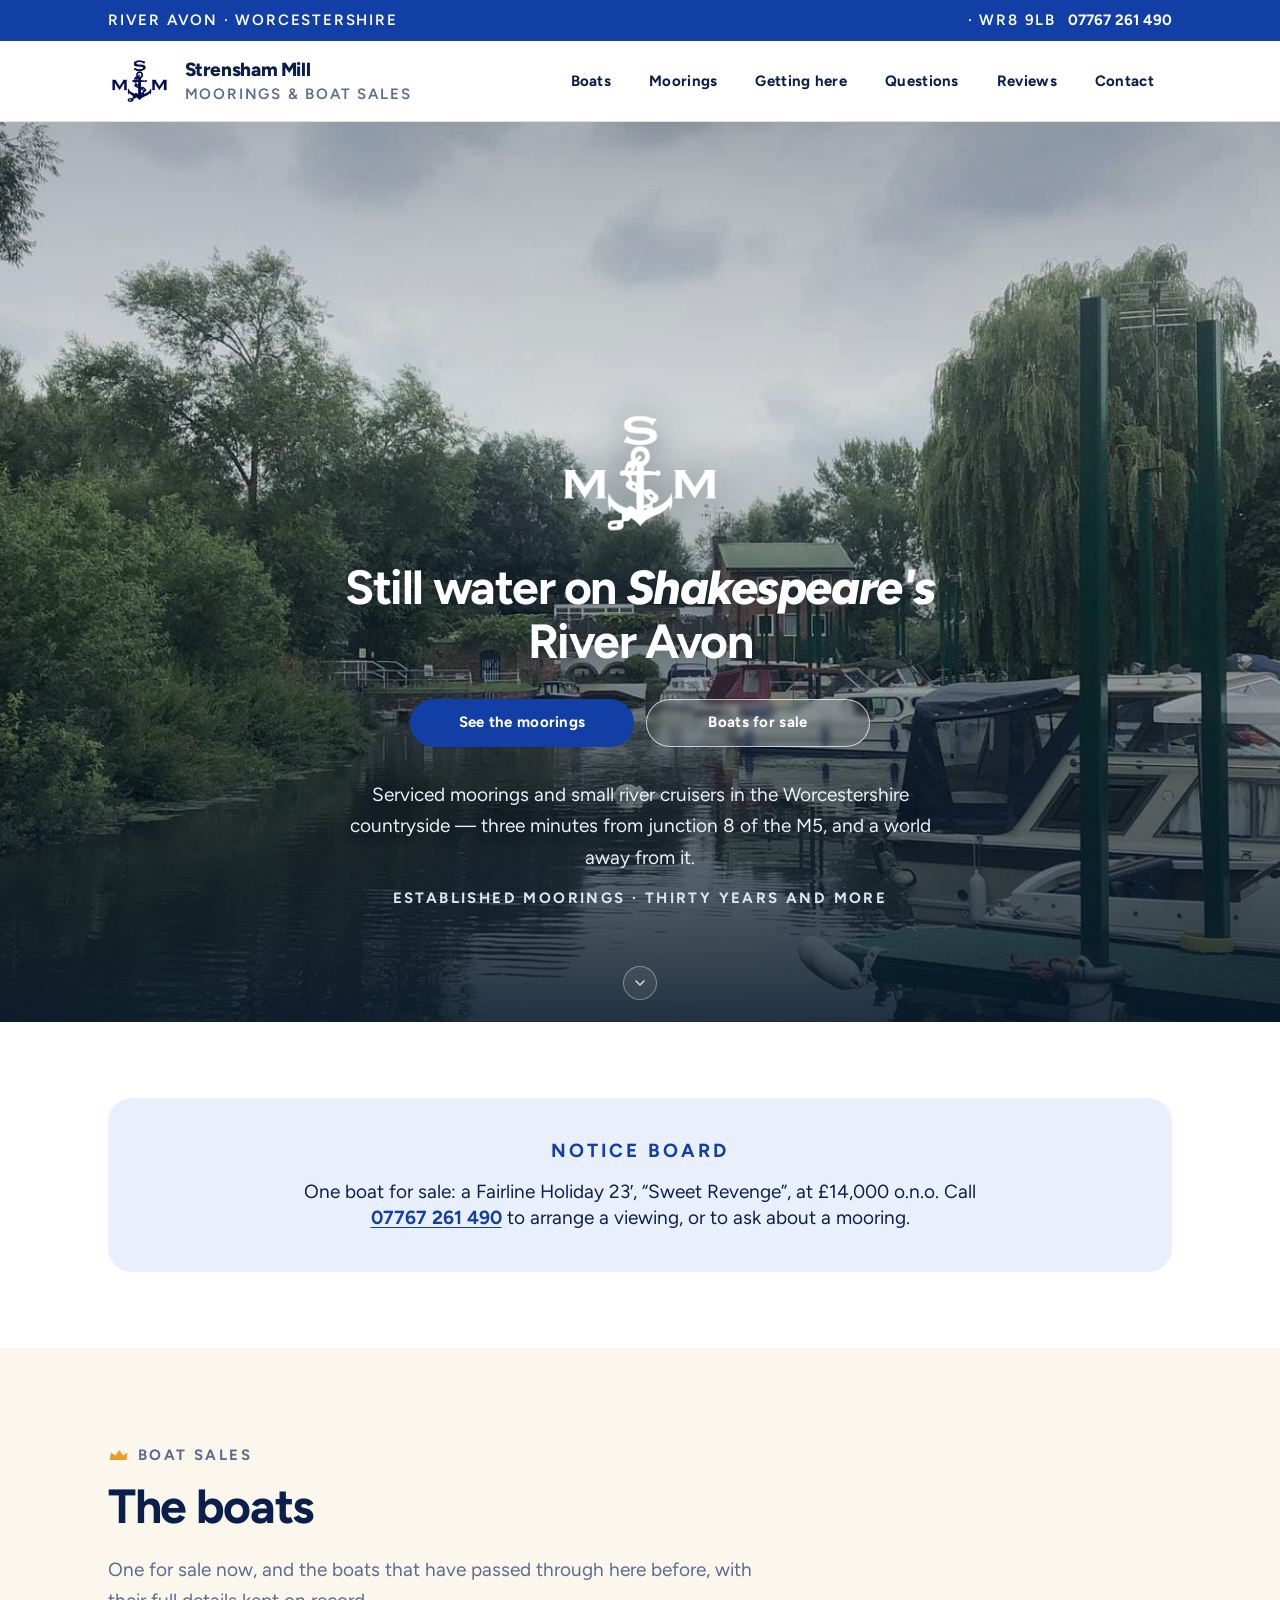
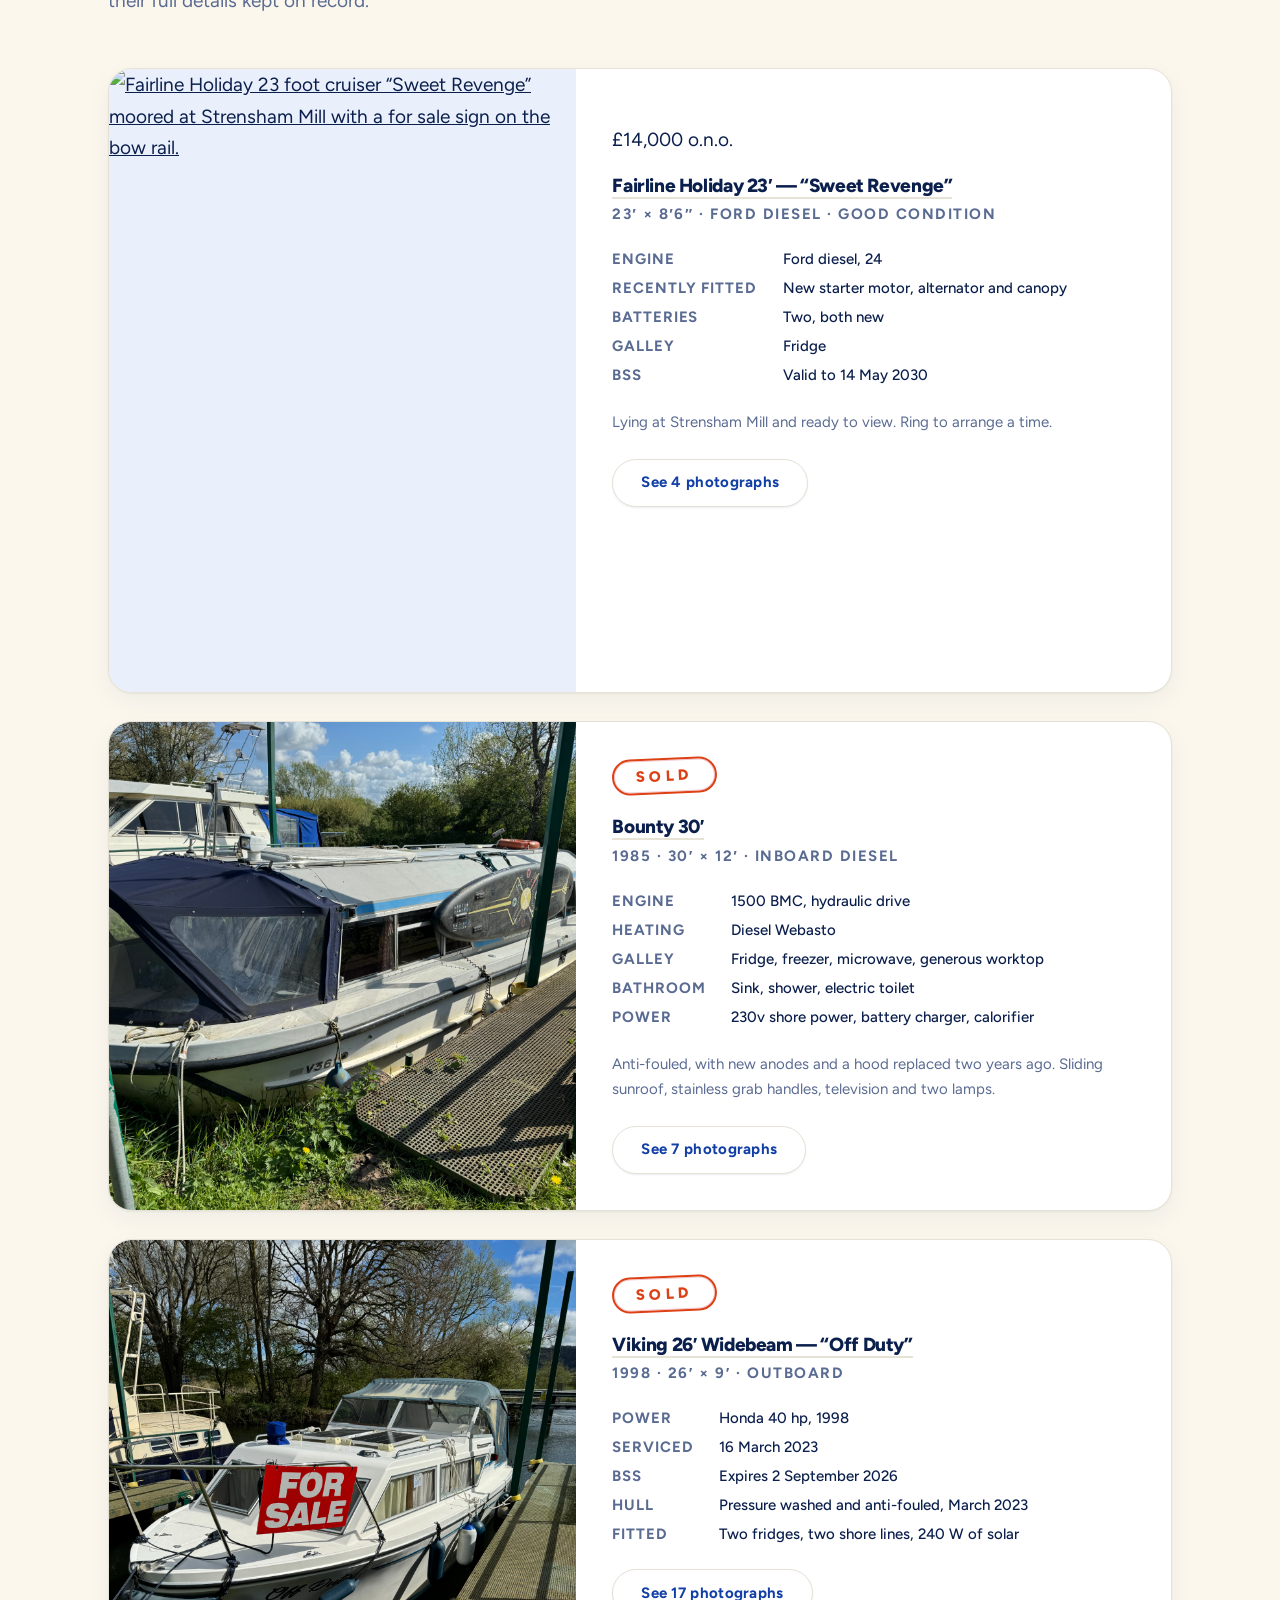
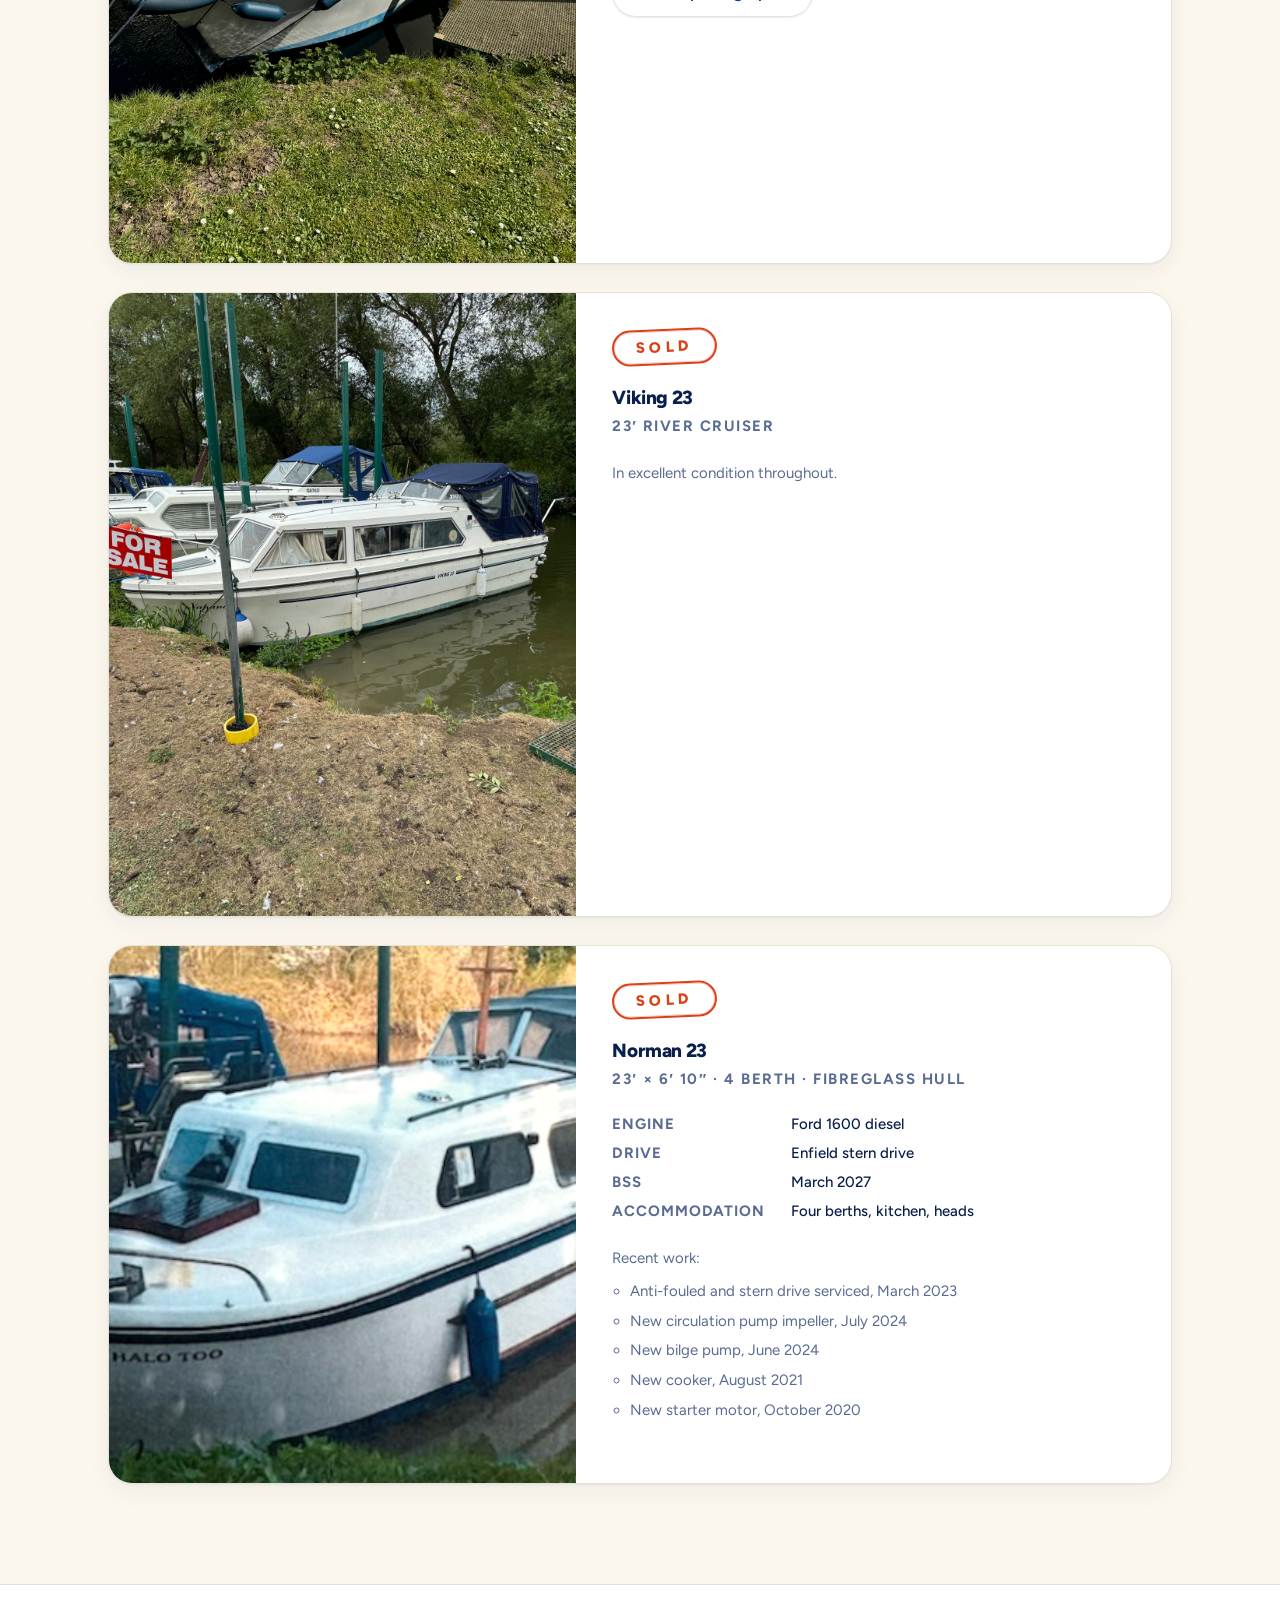
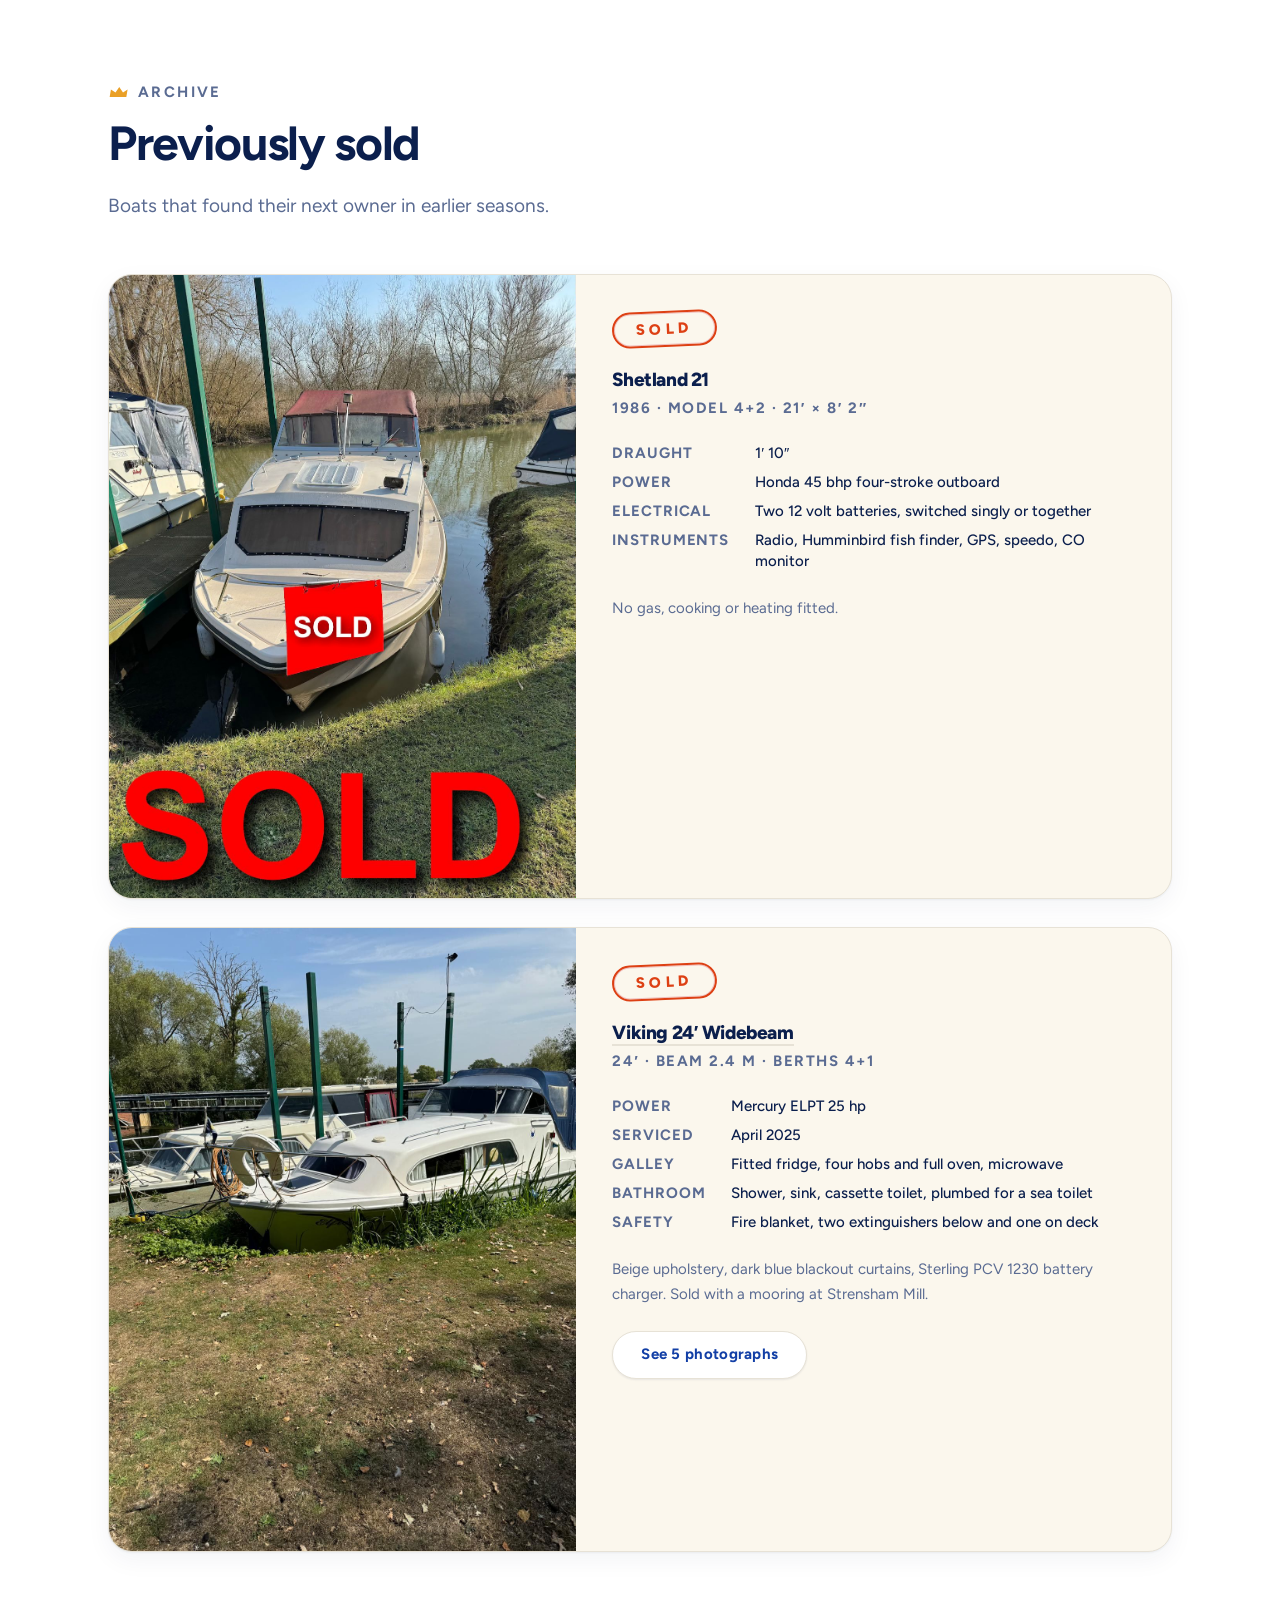
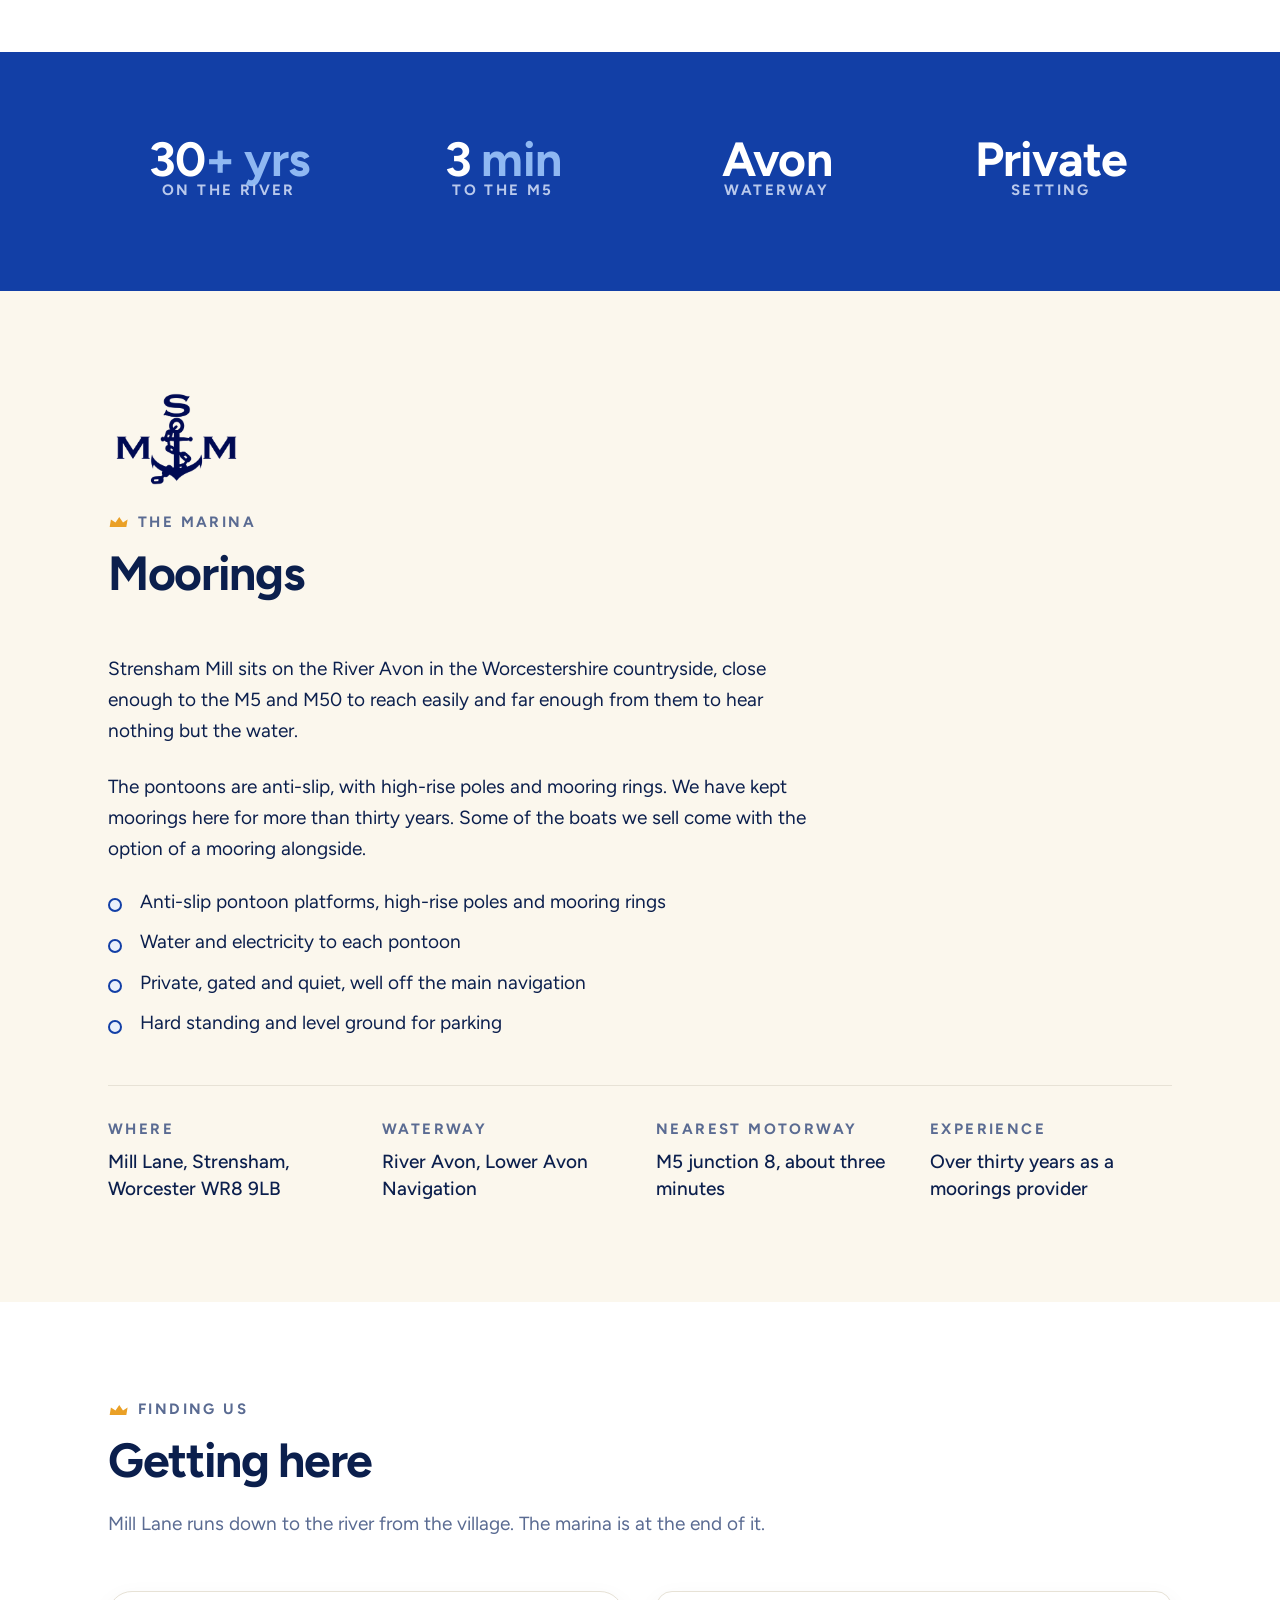
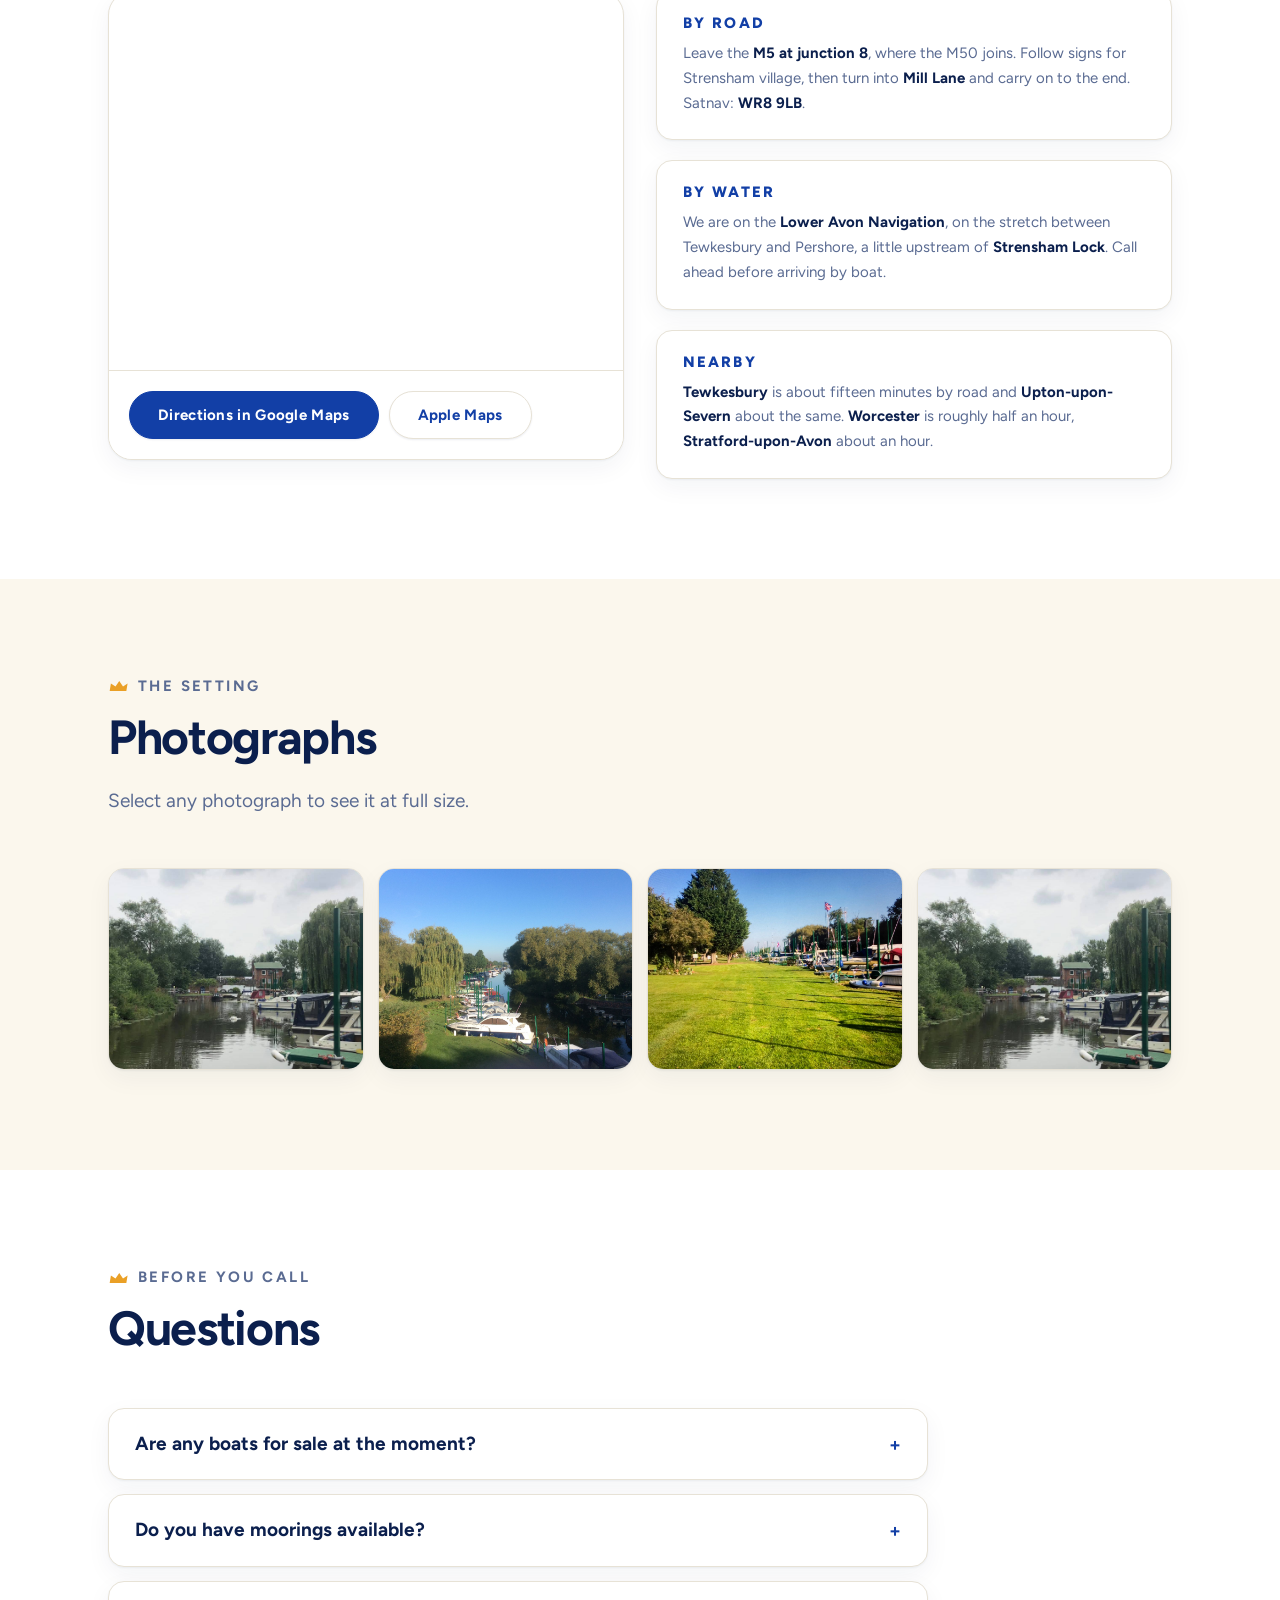
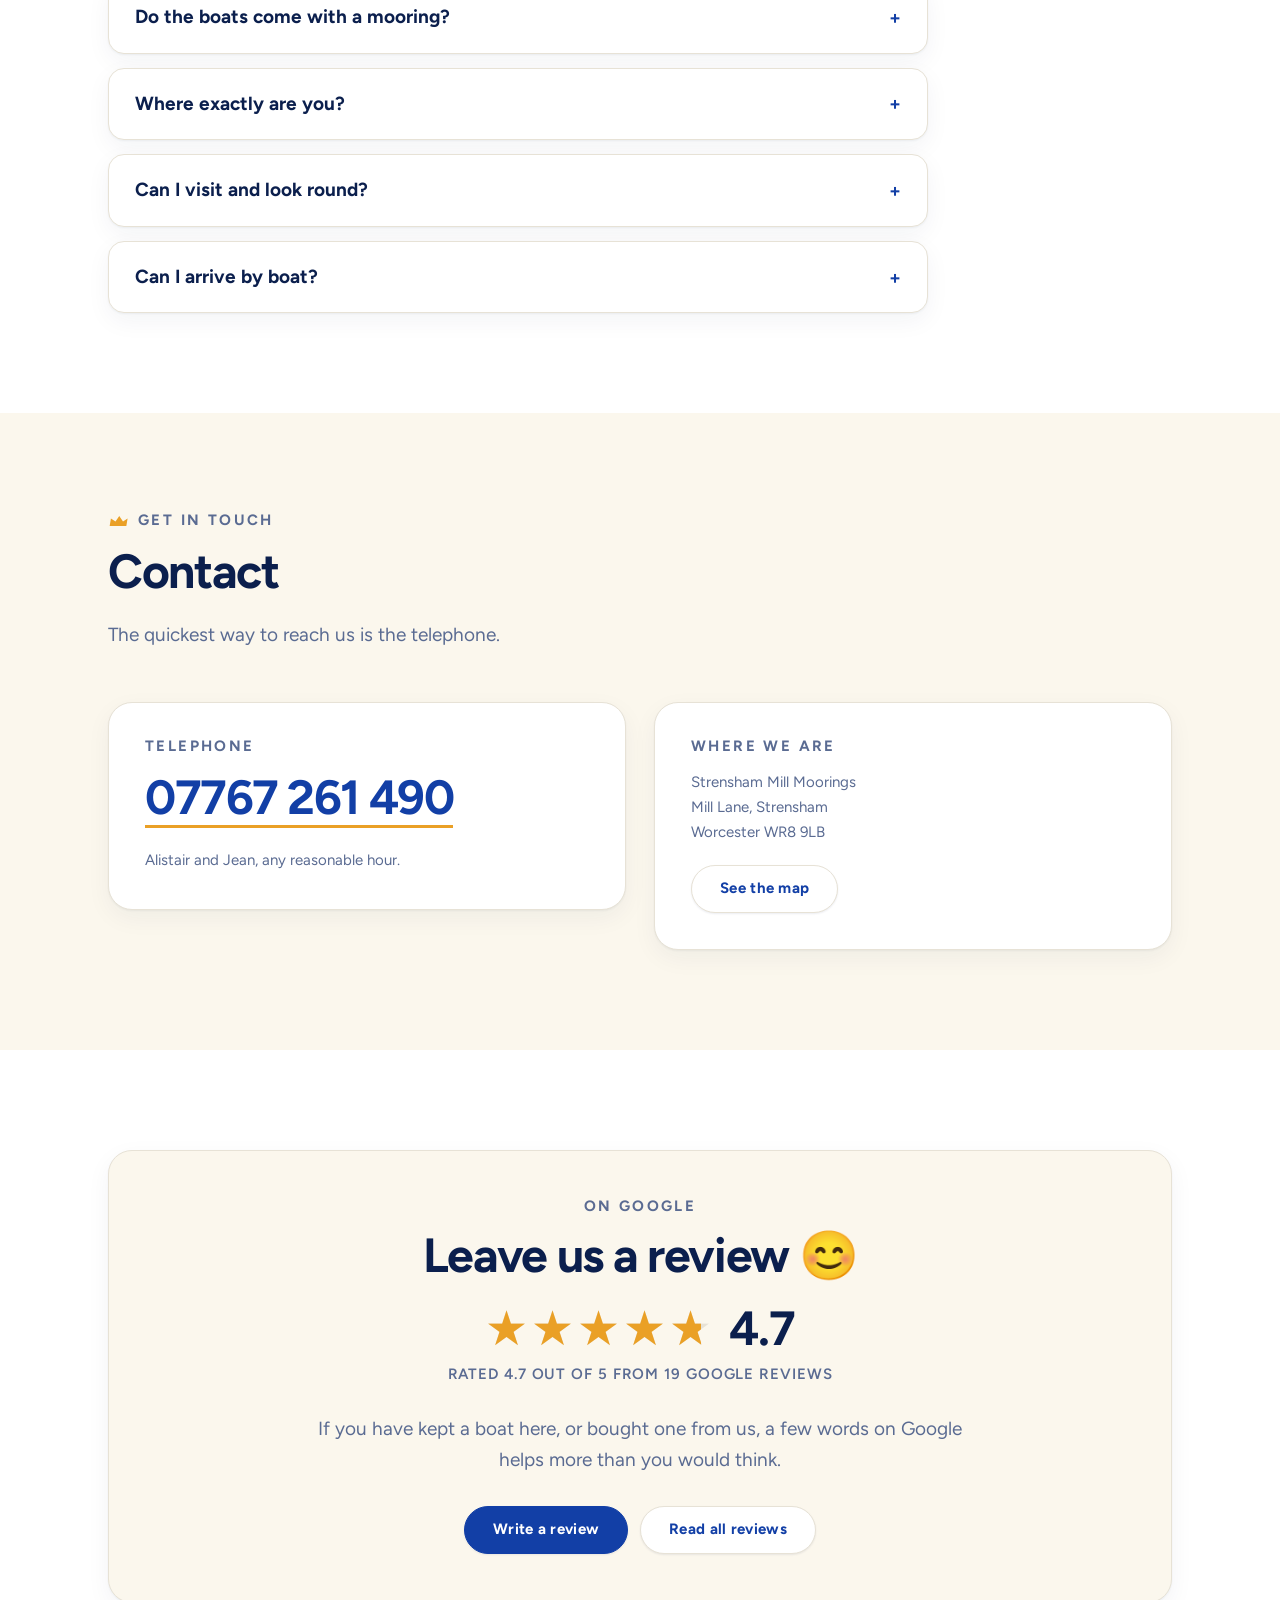
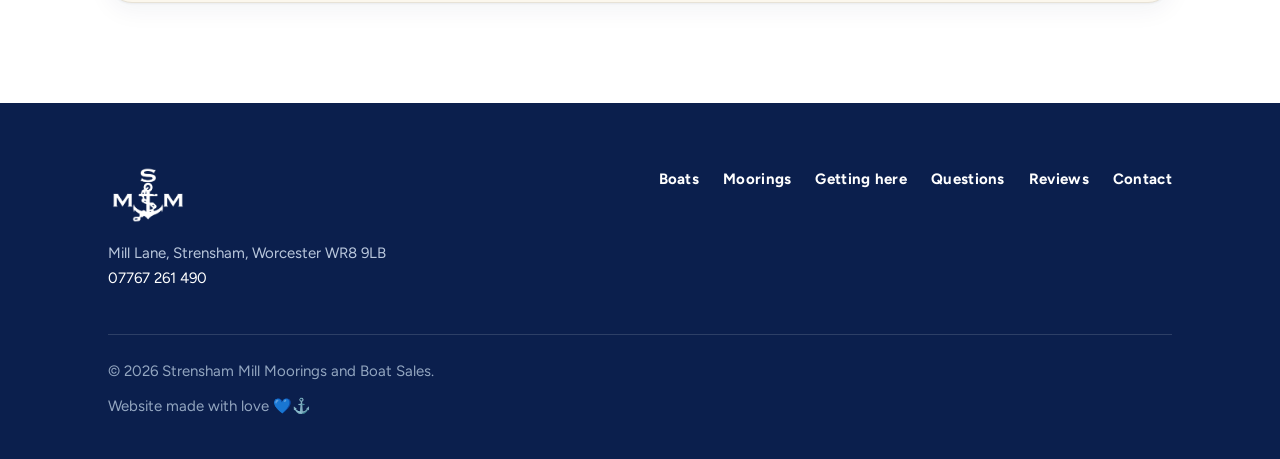
==== commit 5bfe4d3c: "Add files via upload" ====
--- a/index.html
+++ b/index.html
@@ -63,7 +63,7 @@
     <span class="cb-place">River Avon · Worcestershire</span>
     <span class="cb-contact">
       <span class="cb-pc">WR8 9LB</span>
-      <a href="tel:+441684274244">01684 274 244</a>
+      <a href="tel:+447767261490">07767 261 490</a>
       <span class="cb-anchor" aria-hidden="true">⚓️</span>
     </span>
   </div>
@@ -144,13 +144,242 @@
       <div class="notice-inner" data-aos="fade-up">
         <p class="eyebrow" id="notice-title">Notice board</p>
         <p>
-          Every boat listed here has been sold. New ones come up through the
-          season — call <a href="tel:+441684274244">01684 274 244</a> to hear
-          about the next one, or to ask about a mooring.
+          One boat for sale: a Fairline Holiday 23′, “Sweet Revenge”, at
+          £14,000 o.n.o. Call <a href="tel:+447767261490">07767 261 490</a> to
+          arrange a viewing, or to ask about a mooring.
         </p>
       </div>
     </div>
   </section>
+
+  <!-- ═════════════════════════════════════════════════════════
+       BOATS
+       ═════════════════════════════════════════════════════════ -->
+  <section class="section" id="boats" aria-labelledby="boats-title">
+    <div class="wrap">
+      <div class="section-head" data-aos="fade-up">
+        <p class="eyebrow"><span class="crown" aria-hidden="true"><svg viewBox="0 0 48 32" fill="currentColor"><path d="M4 28h40l3-18-11 7-9-13-9 13-11-7z"/></svg></span>Boat sales</p>
+        <h2 class="display" id="boats-title">The boats</h2>
+        <p class="lede">
+          One for sale now, and the boats that have passed through here
+          before, with their full details kept on record.
+        </p>
+      </div>
+
+      <ul class="berth-list">
+
+
+          <!-- ── Fairline Holiday 23 — for sale ─────────── -->
+          <li class="berth" data-aos="fade-up">
+            <figure class="berth-figure">
+              <a href="fairline-holiday-23.html" aria-label="More photographs of the Fairline Holiday 23 foot cruiser">
+                <img src="assets/img/fairline-for-sale.jpeg"
+                     alt="Fairline Holiday 23 foot cruiser “Sweet Revenge” moored at Strensham Mill with a for sale sign on the bow rail."
+                     loading="lazy" width="800" height="1067" decoding="async">
+              </a>
+            </figure>
+            <div class="berth-body">
+              <p class="price">£14,000 <span class="price-note">o.n.o.</span></p>
+              <h3 class="berth-name"><a href="fairline-holiday-23.html">Fairline Holiday 23′ — “Sweet Revenge”</a></h3>
+              <p class="berth-meta">23′ × 8′6″ · Ford diesel · Good condition</p>
+
+              <dl class="spec">
+                <dt>Engine</dt><dd>Ford diesel, 24</dd>
+                <dt>Recently fitted</dt><dd>New starter motor, alternator and canopy</dd>
+                <dt>Batteries</dt><dd>Two, both new</dd>
+                <dt>Galley</dt><dd>Fridge</dd>
+                <dt>BSS</dt><dd>Valid to 14 May 2030</dd>
+              </dl>
+
+              <p class="notes">
+                Lying at Strensham Mill and ready to view. Ring to arrange a time.
+              </p>
+
+              <a class="btn btn--quiet" href="fairline-holiday-23.html">See 4 photographs</a>
+            </div>
+          </li>
+
+          <!-- ── Bounty 30 ──────────────────────────────── -->
+          <li class="berth" data-aos="fade-up">
+            <figure class="berth-figure">
+              <a href="bounty-30.html" aria-label="More photographs of the Bounty 30 foot cruiser">
+                <img src="assets/img/bounty.jpg"
+                     alt="Bounty 30 foot cruiser moored at Strensham Mill."
+                     loading="lazy" width="800" height="600" decoding="async">
+              </a>
+            </figure>
+            <div class="berth-body">
+              <p class="stamp">Sold</p>
+              <h3 class="berth-name"><a href="bounty-30.html">Bounty 30′</a></h3>
+              <p class="berth-meta">1985 · 30′ × 12′ · Inboard diesel</p>
+
+              <dl class="spec">
+                <dt>Engine</dt><dd>1500 BMC, hydraulic drive</dd>
+                <dt>Heating</dt><dd>Diesel Webasto</dd>
+                <dt>Galley</dt><dd>Fridge, freezer, microwave, generous worktop</dd>
+                <dt>Bathroom</dt><dd>Sink, shower, electric toilet</dd>
+                <dt>Power</dt><dd>230v shore power, battery charger, calorifier</dd>
+              </dl>
+
+              <p class="notes">
+                Anti-fouled, with new anodes and a hood replaced two years ago.
+                Sliding sunroof, stainless grab handles, television and two lamps.
+              </p>
+
+              <a class="btn btn--quiet" href="bounty-30.html">See 7 photographs</a>
+            </div>
+          </li>
+
+          <!-- ── Viking 26 Widebeam ─────────────────────── -->
+          <li class="berth" data-aos="fade-up" data-aos-delay="80">
+            <figure class="berth-figure">
+              <a href="viking-26-widebeam.html" aria-label="More photographs of the Viking 26 widebeam, Off Duty">
+                <img src="assets/img/Viking26Widebeam1.jpg"
+                     alt="Viking 26 foot widebeam cruiser named Off Duty."
+                     loading="lazy" width="800" height="600" decoding="async">
+              </a>
+            </figure>
+            <div class="berth-body">
+              <p class="stamp">Sold</p>
+              <h3 class="berth-name"><a href="viking-26-widebeam.html">Viking 26′ Widebeam — “Off Duty”</a></h3>
+              <p class="berth-meta">1998 · 26′ × 9′ · Outboard</p>
+
+              <dl class="spec">
+                <dt>Power</dt><dd>Honda 40 hp, 1998</dd>
+                <dt>Serviced</dt><dd>16 March 2023</dd>
+                <dt>BSS</dt><dd>Expires 2 September 2026</dd>
+                <dt>Hull</dt><dd>Pressure washed and anti-fouled, March 2023</dd>
+                <dt>Fitted</dt><dd>Two fridges, two shore lines, 240 W of solar</dd>
+              </dl>
+
+              <a class="btn btn--quiet" href="viking-26-widebeam.html">See 17 photographs</a>
+            </div>
+          </li>
+
+          <!-- ── Viking 23 ──────────────────────────────── -->
+          <li class="berth" data-aos="fade-up" data-aos-delay="160">
+            <figure class="berth-figure">
+              <img src="assets/img/viking_23_25.jpg"
+                   alt="Viking 23 foot river cruiser."
+                   loading="lazy" width="800" height="600" decoding="async">
+            </figure>
+            <div class="berth-body">
+              <p class="stamp">Sold</p>
+              <h3 class="berth-name">Viking 23</h3>
+              <p class="berth-meta">23′ river cruiser</p>
+              <p class="notes">In excellent condition throughout.</p>
+            </div>
+          </li>
+
+          <!-- ── Norman 23 ──────────────────────────────── -->
+          <li class="berth" data-aos="fade-up" data-aos-delay="240">
+            <figure class="berth-figure">
+              <img src="assets/img/HALO.png"
+                   alt="Norman 23 foot cruiser moored in Strensham Mill Marina."
+                   loading="lazy" width="800" height="600" decoding="async">
+            </figure>
+            <div class="berth-body">
+              <p class="stamp">Sold</p>
+              <h3 class="berth-name">Norman 23</h3>
+              <p class="berth-meta">23′ × 6′ 10″ · 4 berth · Fibreglass hull</p>
+
+              <dl class="spec">
+                <dt>Engine</dt><dd>Ford 1600 diesel</dd>
+                <dt>Drive</dt><dd>Enfield stern drive</dd>
+                <dt>BSS</dt><dd>March 2027</dd>
+                <dt>Accommodation</dt><dd>Four berths, kitchen, heads</dd>
+              </dl>
+
+              <div class="notes">
+                Recent work:
+                <ul>
+                  <li>Anti-fouled and stern drive serviced, March 2023</li>
+                  <li>New circulation pump impeller, July 2024</li>
+                  <li>New bilge pump, June 2024</li>
+                  <li>New cooker, August 2021</li>
+                  <li>New starter motor, October 2020</li>
+                </ul>
+              </div>
+            </div>
+          </li>
+
+        </ul>
+    </div>
+  </section>
+
+  <hr class="stripe">
+
+  <!-- ═════════════════════════════════════════════════════════
+       PREVIOUSLY SOLD
+       ═════════════════════════════════════════════════════════ -->
+  <section class="section section--white" id="sold" aria-labelledby="sold-title">
+    <div class="wrap">
+      <div class="section-head" data-aos="fade-up">
+        <p class="eyebrow"><span class="crown" aria-hidden="true"><svg viewBox="0 0 48 32" fill="currentColor"><path d="M4 28h40l3-18-11 7-9-13-9 13-11-7z"/></svg></span>Archive</p>
+        <h2 class="display" id="sold-title">Previously sold</h2>
+        <p class="lede">Boats that found their next owner in earlier seasons.</p>
+      </div>
+
+      <ul class="berth-list">
+
+        <!-- ── Shetland 21 ──────────────────────────────── -->
+        <li class="berth" data-aos="fade-up">
+          <figure class="berth-figure">
+            <img src="assets/img/shetland21_1.jpg"
+                 alt="Shetland 21 four-plus-two river cruiser."
+                 loading="lazy" width="800" height="600" decoding="async">
+          </figure>
+          <div class="berth-body">
+            <p class="stamp">Sold</p>
+            <h3 class="berth-name">Shetland 21</h3>
+            <p class="berth-meta">1986 · Model 4+2 · 21′ × 8′ 2″</p>
+
+            <dl class="spec">
+              <dt>Draught</dt><dd>1′ 10″</dd>
+              <dt>Power</dt><dd>Honda 45 bhp four-stroke outboard</dd>
+              <dt>Electrical</dt><dd>Two 12 volt batteries, switched singly or together</dd>
+              <dt>Instruments</dt><dd>Radio, Humminbird fish finder, GPS, speedo, CO monitor</dd>
+            </dl>
+
+            <p class="notes">No gas, cooking or heating fitted.</p>
+          </div>
+        </li>
+
+        <!-- ── Viking 24 ────────────────────────────────── -->
+        <li class="berth" data-aos="fade-up" data-aos-delay="80">
+          <figure class="berth-figure">
+            <a href="viking24_2025.html" aria-label="More photographs of the Viking 24 widebeam">
+              <img src="assets/img/9dec20251.jpeg"
+                   alt="Viking 24 foot widebeam cruiser."
+                   loading="lazy" width="800" height="600" decoding="async">
+            </a>
+          </figure>
+          <div class="berth-body">
+            <p class="stamp">Sold</p>
+            <h3 class="berth-name"><a href="viking24_2025.html">Viking 24′ Widebeam</a></h3>
+            <p class="berth-meta">24′ · Beam 2.4 m · Berths 4+1</p>
+
+            <dl class="spec">
+              <dt>Power</dt><dd>Mercury ELPT 25 hp</dd>
+              <dt>Serviced</dt><dd>April 2025</dd>
+              <dt>Galley</dt><dd>Fitted fridge, four hobs and full oven, microwave</dd>
+              <dt>Bathroom</dt><dd>Shower, sink, cassette toilet, plumbed for a sea toilet</dd>
+              <dt>Safety</dt><dd>Fire blanket, two extinguishers below and one on deck</dd>
+            </dl>
+
+            <p class="notes">
+              Beige upholstery, dark blue blackout curtains, Sterling PCV 1230
+              battery charger. Sold with a mooring at Strensham Mill.
+            </p>
+
+            <a class="btn btn--quiet" href="viking24_2025.html">See 5 photographs</a>
+          </div>
+        </li>
+
+      </ul>
+    </div>
+  </section>
+
 
   <!-- ═════════════════════════════════════════════════════════
        AT A GLANCE
@@ -178,202 +407,6 @@
     </div>
   </section>
 
-  <!-- ═════════════════════════════════════════════════════════
-       BOATS
-       ═════════════════════════════════════════════════════════ -->
-  <section class="section" id="boats" aria-labelledby="boats-title">
-    <div class="wrap">
-      <div class="section-head" data-aos="fade-up">
-        <p class="eyebrow"><span class="crown" aria-hidden="true"><svg viewBox="0 0 48 32" fill="currentColor"><path d="M4 28h40l3-18-11 7-9-13-9 13-11-7z"/></svg></span>Boat sales</p>
-        <h2 class="display" id="boats-title">The boats</h2>
-        <p class="lede">
-          A look at the boats that have passed through here, with their full
-          details kept on record.
-        </p>
-      </div>
-
-      <ul class="berth-list">
-
-          <!-- ── Bounty 30 ──────────────────────────────── -->
-          <li class="berth" data-aos="fade-up">
-            <figure class="berth-figure">
-              <a href="bounty-30.html" aria-label="More photographs of the Bounty 30 foot cruiser">
-                <img src="assets/img/bounty.jpg"
-                     alt="Bounty 30 foot cruiser moored at Strensham Mill."
-                     loading="lazy" width="800" height="600" decoding="async">
-              </a>
-            </figure>
-            <div class="berth-body">
-              <p class="stamp">Sold</p>
-              <h3 class="berth-name"><a href="bounty-30.html">Bounty 30′</a></h3>
-              <p class="berth-meta">1985 · 30′ × 12′ · Inboard diesel</p>
-
-              <dl class="spec">
-                <dt>Engine</dt><dd>1500 BMC, hydraulic drive</dd>
-                <dt>Heating</dt><dd>Diesel Webasto</dd>
-                <dt>Galley</dt><dd>Fridge, freezer, microwave, generous worktop</dd>
-                <dt>Bathroom</dt><dd>Sink, shower, electric toilet</dd>
-                <dt>Power</dt><dd>230v shore power, battery charger, calorifier</dd>
-              </dl>
-
-              <p class="notes">
-                Anti-fouled, with new anodes and a hood replaced two years ago.
-                Sliding sunroof, stainless grab handles, television and two lamps.
-              </p>
-
-              <a class="btn btn--quiet" href="bounty-30.html">See 7 photographs</a>
-            </div>
-          </li>
-
-          <!-- ── Viking 26 Widebeam ─────────────────────── -->
-          <li class="berth" data-aos="fade-up" data-aos-delay="80">
-            <figure class="berth-figure">
-              <a href="viking-26-widebeam.html" aria-label="More photographs of the Viking 26 widebeam, Off Duty">
-                <img src="assets/img/Viking26Widebeam1.jpg"
-                     alt="Viking 26 foot widebeam cruiser named Off Duty."
-                     loading="lazy" width="800" height="600" decoding="async">
-              </a>
-            </figure>
-            <div class="berth-body">
-              <p class="stamp">Sold</p>
-              <h3 class="berth-name"><a href="viking-26-widebeam.html">Viking 26′ Widebeam — “Off Duty”</a></h3>
-              <p class="berth-meta">1998 · 26′ × 9′ · Outboard</p>
-
-              <dl class="spec">
-                <dt>Power</dt><dd>Honda 40 hp, 1998</dd>
-                <dt>Serviced</dt><dd>16 March 2023</dd>
-                <dt>BSS</dt><dd>Expires 2 September 2026</dd>
-                <dt>Hull</dt><dd>Pressure washed and anti-fouled, March 2023</dd>
-                <dt>Fitted</dt><dd>Two fridges, two shore lines, 240 W of solar</dd>
-              </dl>
-
-              <a class="btn btn--quiet" href="viking-26-widebeam.html">See 17 photographs</a>
-            </div>
-          </li>
-
-          <!-- ── Viking 23 ──────────────────────────────── -->
-          <li class="berth" data-aos="fade-up" data-aos-delay="160">
-            <figure class="berth-figure">
-              <img src="assets/img/viking_23_25.jpg"
-                   alt="Viking 23 foot river cruiser."
-                   loading="lazy" width="800" height="600" decoding="async">
-            </figure>
-            <div class="berth-body">
-              <p class="stamp">Sold</p>
-              <h3 class="berth-name">Viking 23</h3>
-              <p class="berth-meta">23′ river cruiser</p>
-              <p class="notes">In excellent condition throughout.</p>
-            </div>
-          </li>
-
-          <!-- ── Norman 23 ──────────────────────────────── -->
-          <li class="berth" data-aos="fade-up" data-aos-delay="240">
-            <figure class="berth-figure">
-              <img src="assets/img/HALO.png"
-                   alt="Norman 23 foot cruiser moored in Strensham Mill Marina."
-                   loading="lazy" width="800" height="600" decoding="async">
-            </figure>
-            <div class="berth-body">
-              <p class="stamp">Sold</p>
-              <h3 class="berth-name">Norman 23</h3>
-              <p class="berth-meta">23′ × 6′ 10″ · 4 berth · Fibreglass hull</p>
-
-              <dl class="spec">
-                <dt>Engine</dt><dd>Ford 1600 diesel</dd>
-                <dt>Drive</dt><dd>Enfield stern drive</dd>
-                <dt>BSS</dt><dd>March 2027</dd>
-                <dt>Accommodation</dt><dd>Four berths, kitchen, heads</dd>
-              </dl>
-
-              <div class="notes">
-                Recent work:
-                <ul>
-                  <li>Anti-fouled and stern drive serviced, March 2023</li>
-                  <li>New circulation pump impeller, July 2024</li>
-                  <li>New bilge pump, June 2024</li>
-                  <li>New cooker, August 2021</li>
-                  <li>New starter motor, October 2020</li>
-                </ul>
-              </div>
-            </div>
-          </li>
-
-        </ul>
-    </div>
-  </section>
-
-  <hr class="stripe">
-
-  <!-- ═════════════════════════════════════════════════════════
-       PREVIOUSLY SOLD
-       ═════════════════════════════════════════════════════════ -->
-  <section class="section section--white" id="sold" aria-labelledby="sold-title">
-    <div class="wrap">
-      <div class="section-head" data-aos="fade-up">
-        <p class="eyebrow"><span class="crown" aria-hidden="true"><svg viewBox="0 0 48 32" fill="currentColor"><path d="M4 28h40l3-18-11 7-9-13-9 13-11-7z"/></svg></span>Archive</p>
-        <h2 class="display" id="sold-title">Previously sold</h2>
-        <p class="lede">Boats that found their next owner in earlier seasons.</p>
-      </div>
-
-      <ul class="berth-list">
-
-        <!-- ── Shetland 21 ──────────────────────────────── -->
-        <li class="berth" data-aos="fade-up">
-          <figure class="berth-figure">
-            <img src="assets/img/shetland21_1.jpg"
-                 alt="Shetland 21 four-plus-two river cruiser."
-                 loading="lazy" width="800" height="600" decoding="async">
-          </figure>
-          <div class="berth-body">
-            <p class="stamp">Sold</p>
-            <h3 class="berth-name">Shetland 21</h3>
-            <p class="berth-meta">1986 · Model 4+2 · 21′ × 8′ 2″</p>
-
-            <dl class="spec">
-              <dt>Draught</dt><dd>1′ 10″</dd>
-              <dt>Power</dt><dd>Honda 45 bhp four-stroke outboard</dd>
-              <dt>Electrical</dt><dd>Two 12 volt batteries, switched singly or together</dd>
-              <dt>Instruments</dt><dd>Radio, Humminbird fish finder, GPS, speedo, CO monitor</dd>
-            </dl>
-
-            <p class="notes">No gas, cooking or heating fitted.</p>
-          </div>
-        </li>
-
-        <!-- ── Viking 24 ────────────────────────────────── -->
-        <li class="berth" data-aos="fade-up" data-aos-delay="80">
-          <figure class="berth-figure">
-            <a href="viking24_2025.html" aria-label="More photographs of the Viking 24 widebeam">
-              <img src="assets/img/9dec20251.jpeg"
-                   alt="Viking 24 foot widebeam cruiser."
-                   loading="lazy" width="800" height="600" decoding="async">
-            </a>
-          </figure>
-          <div class="berth-body">
-            <p class="stamp">Sold</p>
-            <h3 class="berth-name"><a href="viking24_2025.html">Viking 24′ Widebeam</a></h3>
-            <p class="berth-meta">24′ · Beam 2.4 m · Berths 4+1</p>
-
-            <dl class="spec">
-              <dt>Power</dt><dd>Mercury ELPT 25 hp</dd>
-              <dt>Serviced</dt><dd>April 2025</dd>
-              <dt>Galley</dt><dd>Fitted fridge, four hobs and full oven, microwave</dd>
-              <dt>Bathroom</dt><dd>Shower, sink, cassette toilet, plumbed for a sea toilet</dd>
-              <dt>Safety</dt><dd>Fire blanket, two extinguishers below and one on deck</dd>
-            </dl>
-
-            <p class="notes">
-              Beige upholstery, dark blue blackout curtains, Sterling PCV 1230
-              battery charger. Sold with a mooring at Strensham Mill.
-            </p>
-
-            <a class="btn btn--quiet" href="viking24_2025.html">See 5 photographs</a>
-          </div>
-        </li>
-
-      </ul>
-    </div>
-  </section>
 
   <!-- ═════════════════════════════════════════════════════════
        MOORINGS
@@ -558,8 +591,10 @@
         <details data-aos="fade-up">
           <summary>Are any boats for sale at the moment?</summary>
           <div class="faq-body">
-            Not at present — every boat listed here has been sold. New listings
-            come up through the season. Call 01684 274 244 to be told when one does.
+            Yes — a Fairline Holiday 23 foot, “Sweet Revenge”, at £14,000 o.n.o.
+            She has a Ford diesel, a new canopy, a new starter motor and
+            alternator, two new batteries and a Boat Safety Certificate to
+            14 May 2030. Call 07767 261 490 to arrange a viewing.
           </div>
         </details>
         <details data-aos="fade-up" data-aos-delay="60">
@@ -615,9 +650,9 @@
       <div class="contact-grid">
         <div class="contact-card" data-aos="fade-up">
           <p class="eyebrow">Telephone</p>
-          <a class="tel" href="tel:+441684274244">01684 274 244</a>
+          <a class="tel" href="tel:+447767261490">07767 261 490</a>
           <p class="notes" style="margin:14px 0 0;">
-            Mobile <a class="tel-alt" href="tel:+447767261490">07767 261 490</a>
+            Alistair and Jean, any reasonable hour.
           </p>
         </div>
         <div class="contact-card" data-aos="fade-up" data-aos-delay="90">
@@ -690,7 +725,6 @@
         </div>
         <p style="margin:0;">
           Mill Lane, Strensham, Worcester WR8 9LB<br>
-          <a href="tel:+441684274244">01684 274 244</a> ·
           <a href="tel:+447767261490">07767 261 490</a>
         </p>
       </div>
@@ -740,7 +774,9 @@
       "url": "https://strenshammill.com/",
       "name": "Strensham Mill Moorings and Boat Sales",
       "inLanguage": "en-GB",
-      "publisher": { "@id": "https://strenshammill.com/#business" }
+      "publisher": {
+        "@id": "https://strenshammill.com/#business"
+      }
     },
     {
       "@type": "WebPage",
@@ -748,27 +784,43 @@
       "url": "https://strenshammill.com/",
       "name": "Strensham Mill Moorings | River Avon Marina & Boat Sales, Worcestershire",
       "description": "A quiet marina on the River Avon at Strensham, Worcestershire. Serviced moorings and small river cruisers for sale.",
-      "isPartOf": { "@id": "https://strenshammill.com/#website" },
-      "about": { "@id": "https://strenshammill.com/#business" },
+      "isPartOf": {
+        "@id": "https://strenshammill.com/#website"
+      },
+      "about": {
+        "@id": "https://strenshammill.com/#business"
+      },
       "primaryImageOfPage": "https://strenshammill.com/assets/img/hero-marina.jpg",
       "inLanguage": "en-GB"
     },
     {
-      "@type": ["LocalBusiness", "TouristAttraction"],
+      "@type": [
+        "LocalBusiness",
+        "TouristAttraction"
+      ],
       "@id": "https://strenshammill.com/#business",
       "name": "Strensham Mill Moorings and Boat Sales",
       "description": "Serviced river moorings and boat sales on the River Avon at Strensham, Worcestershire.",
       "url": "https://strenshammill.com/",
-      "telephone": "+441684274244",
+      "telephone": "+447767261490",
       "image": "https://strenshammill.com/assets/img/hero-marina.jpg",
       "logo": "https://strenshammill.com/assets/img/logo-blue.png",
       "priceRange": "££",
       "currenciesAccepted": "GBP",
       "hasMap": "https://www.google.com/maps/search/?api=1&query=52.0585675%2C-2.122911",
       "areaServed": [
-        { "@type": "AdministrativeArea", "name": "Worcestershire" },
-        { "@type": "AdministrativeArea", "name": "Gloucestershire" },
-        { "@type": "AdministrativeArea", "name": "Warwickshire" }
+        {
+          "@type": "AdministrativeArea",
+          "name": "Worcestershire"
+        },
+        {
+          "@type": "AdministrativeArea",
+          "name": "Gloucestershire"
+        },
+        {
+          "@type": "AdministrativeArea",
+          "name": "Warwickshire"
+        }
       ],
       "address": {
         "@type": "PostalAddress",
@@ -794,18 +846,50 @@
       "@type": "BreadcrumbList",
       "@id": "https://strenshammill.com/#breadcrumb",
       "itemListElement": [
-        { "@type": "ListItem", "position": 1, "name": "Home", "item": "https://strenshammill.com/" }
+        {
+          "@type": "ListItem",
+          "position": 1,
+          "name": "Home",
+          "item": "https://strenshammill.com/"
+        }
       ]
     },
     {
       "@type": "ItemList",
       "@id": "https://strenshammill.com/#boatlist",
       "name": "Boats at Strensham Mill",
-      "numberOfItems": 6,
+      "numberOfItems": 7,
       "itemListElement": [
         {
           "@type": "ListItem",
           "position": 1,
+          "item": {
+            "@type": "Product",
+            "name": "Fairline Holiday 23' \"Sweet Revenge\"",
+            "url": "https://strenshammill.com/fairline-holiday-23.html",
+            "image": "https://strenshammill.com/assets/img/fairline-for-sale.jpeg",
+            "description": "Fairline Holiday 23ft river cruiser for sale at Strensham Mill. Ford diesel, new canopy, new starter motor and alternator, BSS to 2030.",
+            "category": "Motor cruiser",
+            "brand": {
+              "@type": "Brand",
+              "name": "Fairline"
+            },
+            "offers": {
+              "@type": "Offer",
+              "availability": "https://schema.org/InStock",
+              "itemCondition": "https://schema.org/UsedCondition",
+              "priceCurrency": "GBP",
+              "price": "14000",
+              "url": "https://strenshammill.com/fairline-holiday-23.html",
+              "seller": {
+                "@id": "https://strenshammill.com/#business"
+              }
+            }
+          }
+        },
+        {
+          "@type": "ListItem",
+          "position": 2,
           "item": {
             "@type": "Product",
             "name": "Bounty 30' river cruiser",
@@ -817,13 +901,15 @@
               "@type": "Offer",
               "availability": "https://schema.org/SoldOut",
               "priceCurrency": "GBP",
-              "seller": { "@id": "https://strenshammill.com/#business" }
+              "seller": {
+                "@id": "https://strenshammill.com/#business"
+              }
             }
           }
         },
         {
           "@type": "ListItem",
-          "position": 2,
+          "position": 3,
           "item": {
             "@type": "Product",
             "name": "Viking 26' Widebeam \"Off Duty\"",
@@ -835,13 +921,15 @@
               "@type": "Offer",
               "availability": "https://schema.org/SoldOut",
               "priceCurrency": "GBP",
-              "seller": { "@id": "https://strenshammill.com/#business" }
+              "seller": {
+                "@id": "https://strenshammill.com/#business"
+              }
             }
           }
         },
         {
           "@type": "ListItem",
-          "position": 3,
+          "position": 4,
           "item": {
             "@type": "Product",
             "name": "Viking 23",
@@ -853,13 +941,15 @@
               "@type": "Offer",
               "availability": "https://schema.org/SoldOut",
               "priceCurrency": "GBP",
-              "seller": { "@id": "https://strenshammill.com/#business" }
+              "seller": {
+                "@id": "https://strenshammill.com/#business"
+              }
             }
           }
         },
         {
           "@type": "ListItem",
-          "position": 4,
+          "position": 5,
           "item": {
             "@type": "Product",
             "name": "Norman 23",
@@ -871,13 +961,15 @@
               "@type": "Offer",
               "availability": "https://schema.org/SoldOut",
               "priceCurrency": "GBP",
-              "seller": { "@id": "https://strenshammill.com/#business" }
+              "seller": {
+                "@id": "https://strenshammill.com/#business"
+              }
             }
           }
         },
         {
           "@type": "ListItem",
-          "position": 5,
+          "position": 6,
           "item": {
             "@type": "Product",
             "name": "Shetland 21 (4+2)",
@@ -889,13 +981,15 @@
               "@type": "Offer",
               "availability": "https://schema.org/SoldOut",
               "priceCurrency": "GBP",
-              "seller": { "@id": "https://strenshammill.com/#business" }
+              "seller": {
+                "@id": "https://strenshammill.com/#business"
+              }
             }
           }
         },
         {
           "@type": "ListItem",
-          "position": 6,
+          "position": 7,
           "item": {
             "@type": "Product",
             "name": "Viking 24' Widebeam",
@@ -907,7 +1001,9 @@
               "@type": "Offer",
               "availability": "https://schema.org/SoldOut",
               "priceCurrency": "GBP",
-              "seller": { "@id": "https://strenshammill.com/#business" }
+              "seller": {
+                "@id": "https://strenshammill.com/#business"
+              }
             }
           }
         }
@@ -922,7 +1018,7 @@
           "name": "Are any boats for sale at the moment?",
           "acceptedAnswer": {
             "@type": "Answer",
-            "text": "Not at present — every boat listed has been sold. New listings come up through the season. Call 01684 274 244 to be told when one does."
+            "text": "Yes — a Fairline Holiday 23 foot, “Sweet Revenge”, at £14,000 o.n.o. She has a Ford diesel, a new canopy, a new starter motor and alternator, two new batteries and a Boat Safety Certificate to 14 May 2030. Call 07767 261 490 to arrange a viewing."
           }
         },
         {
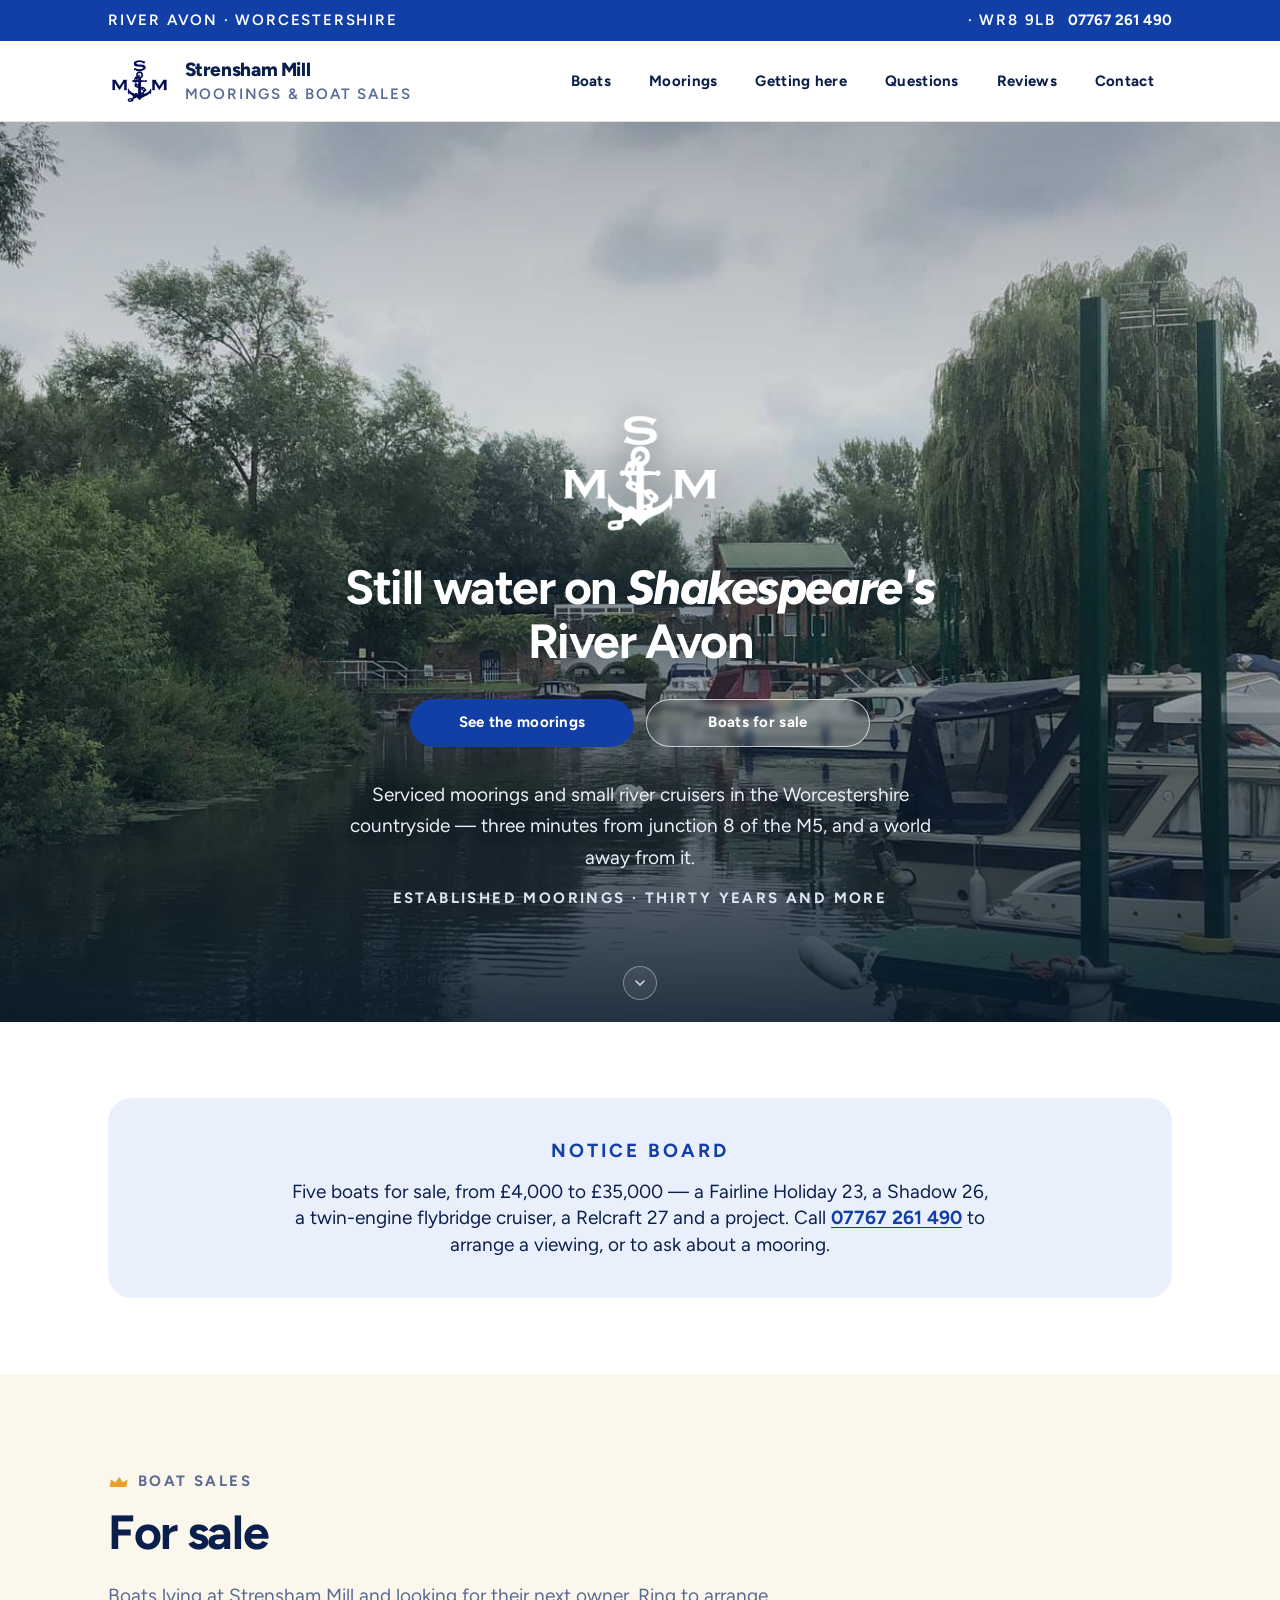
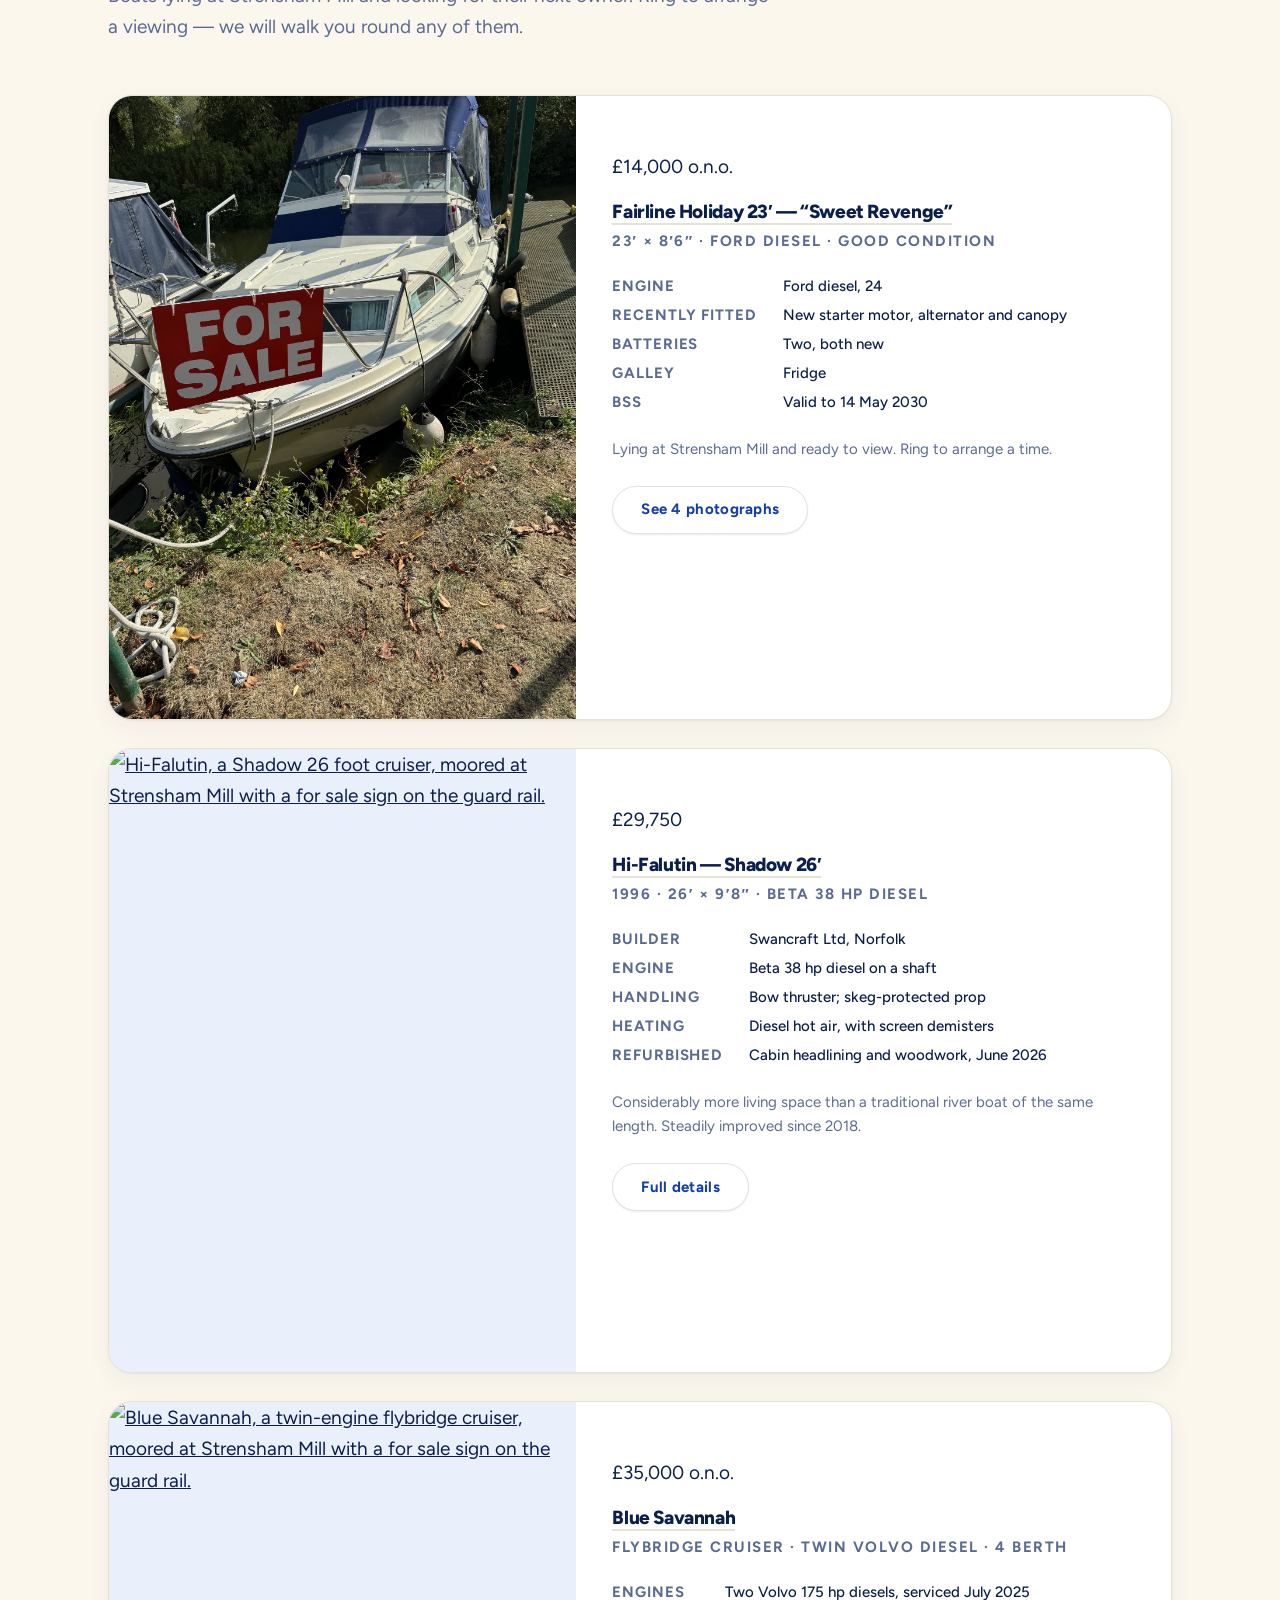
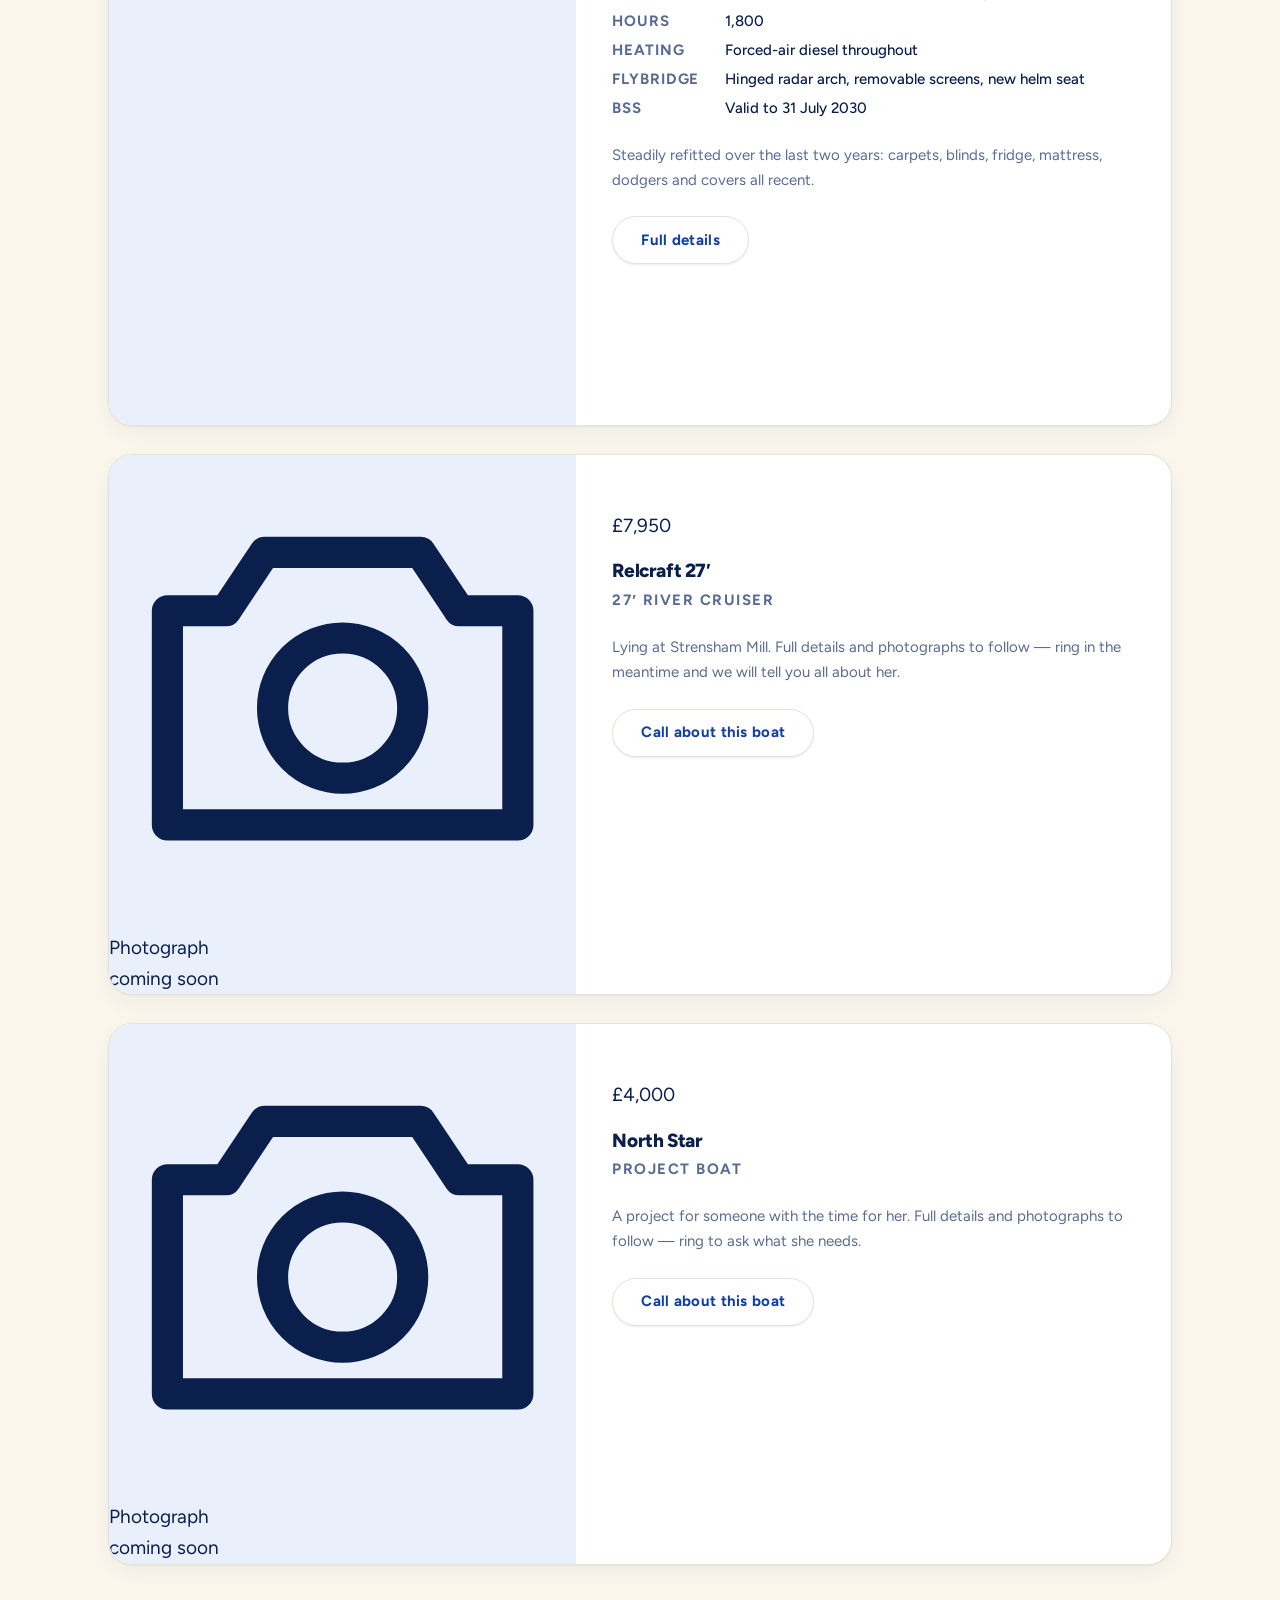
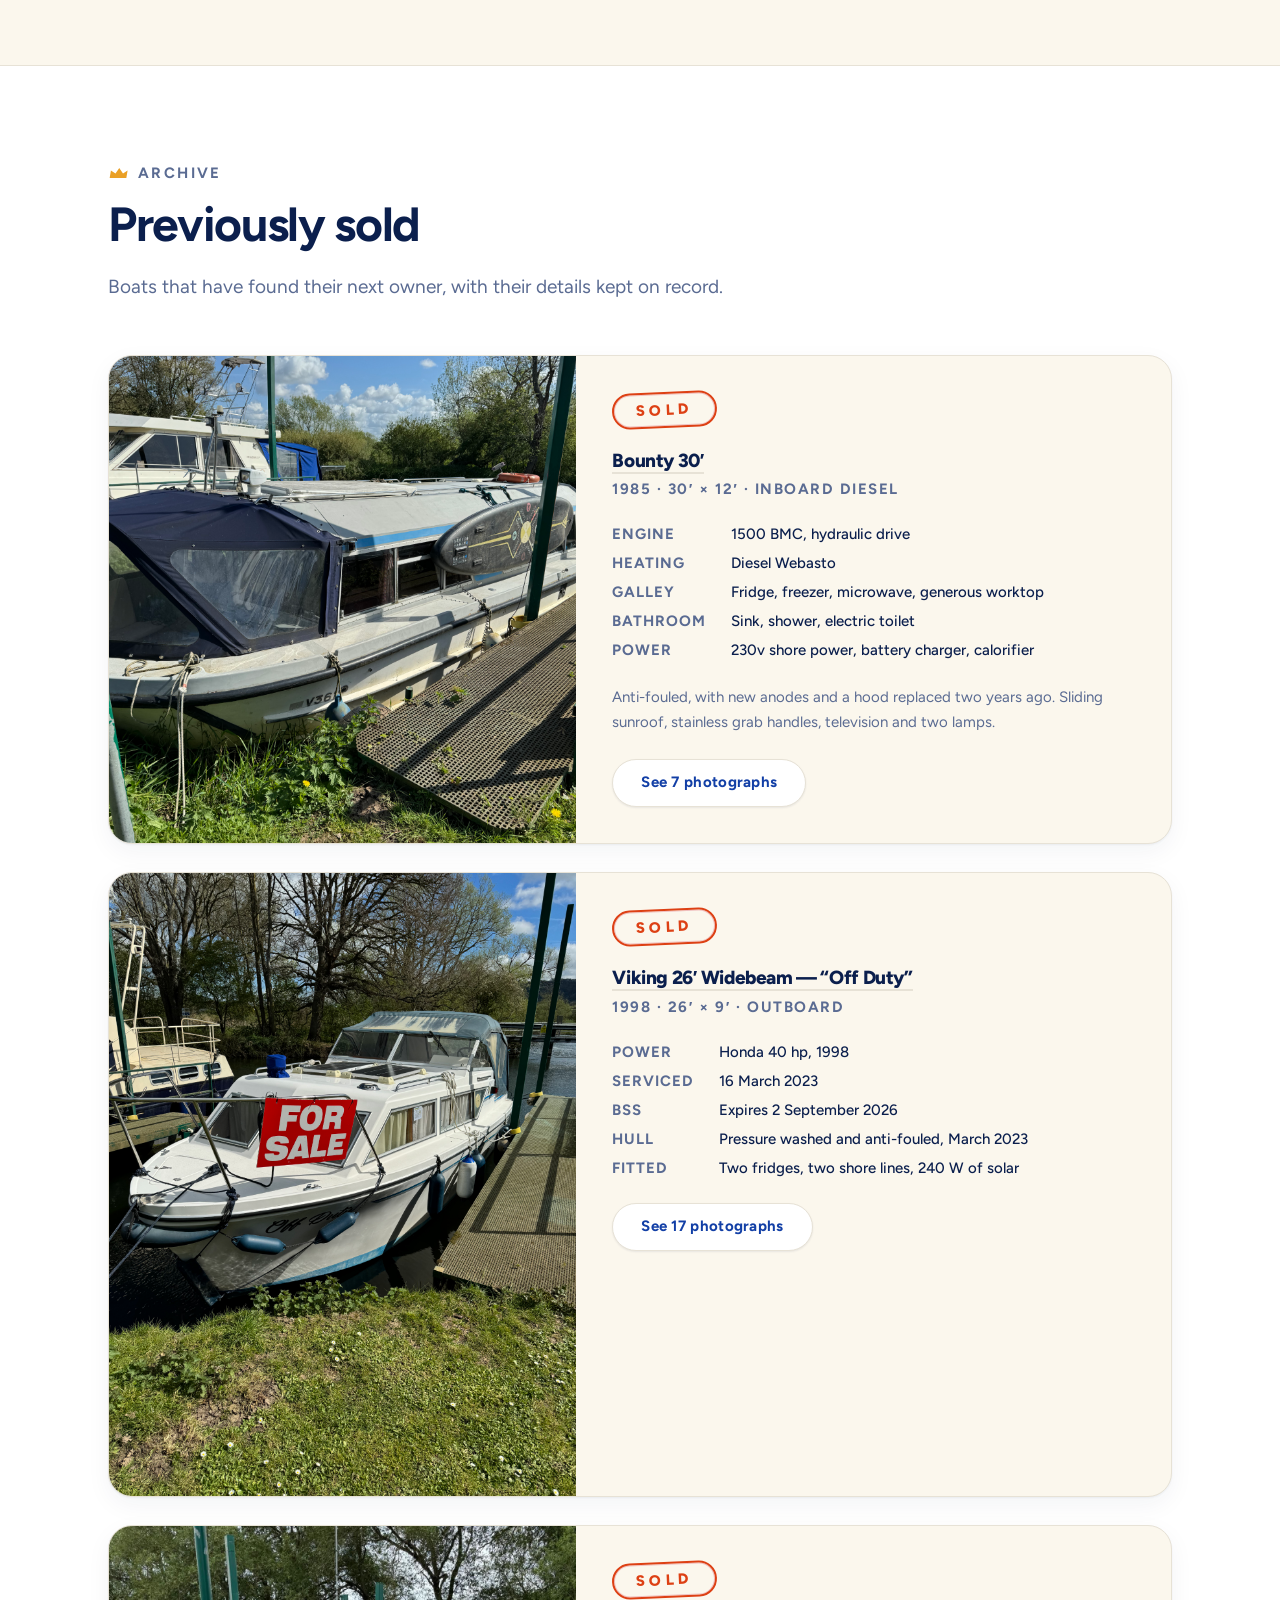
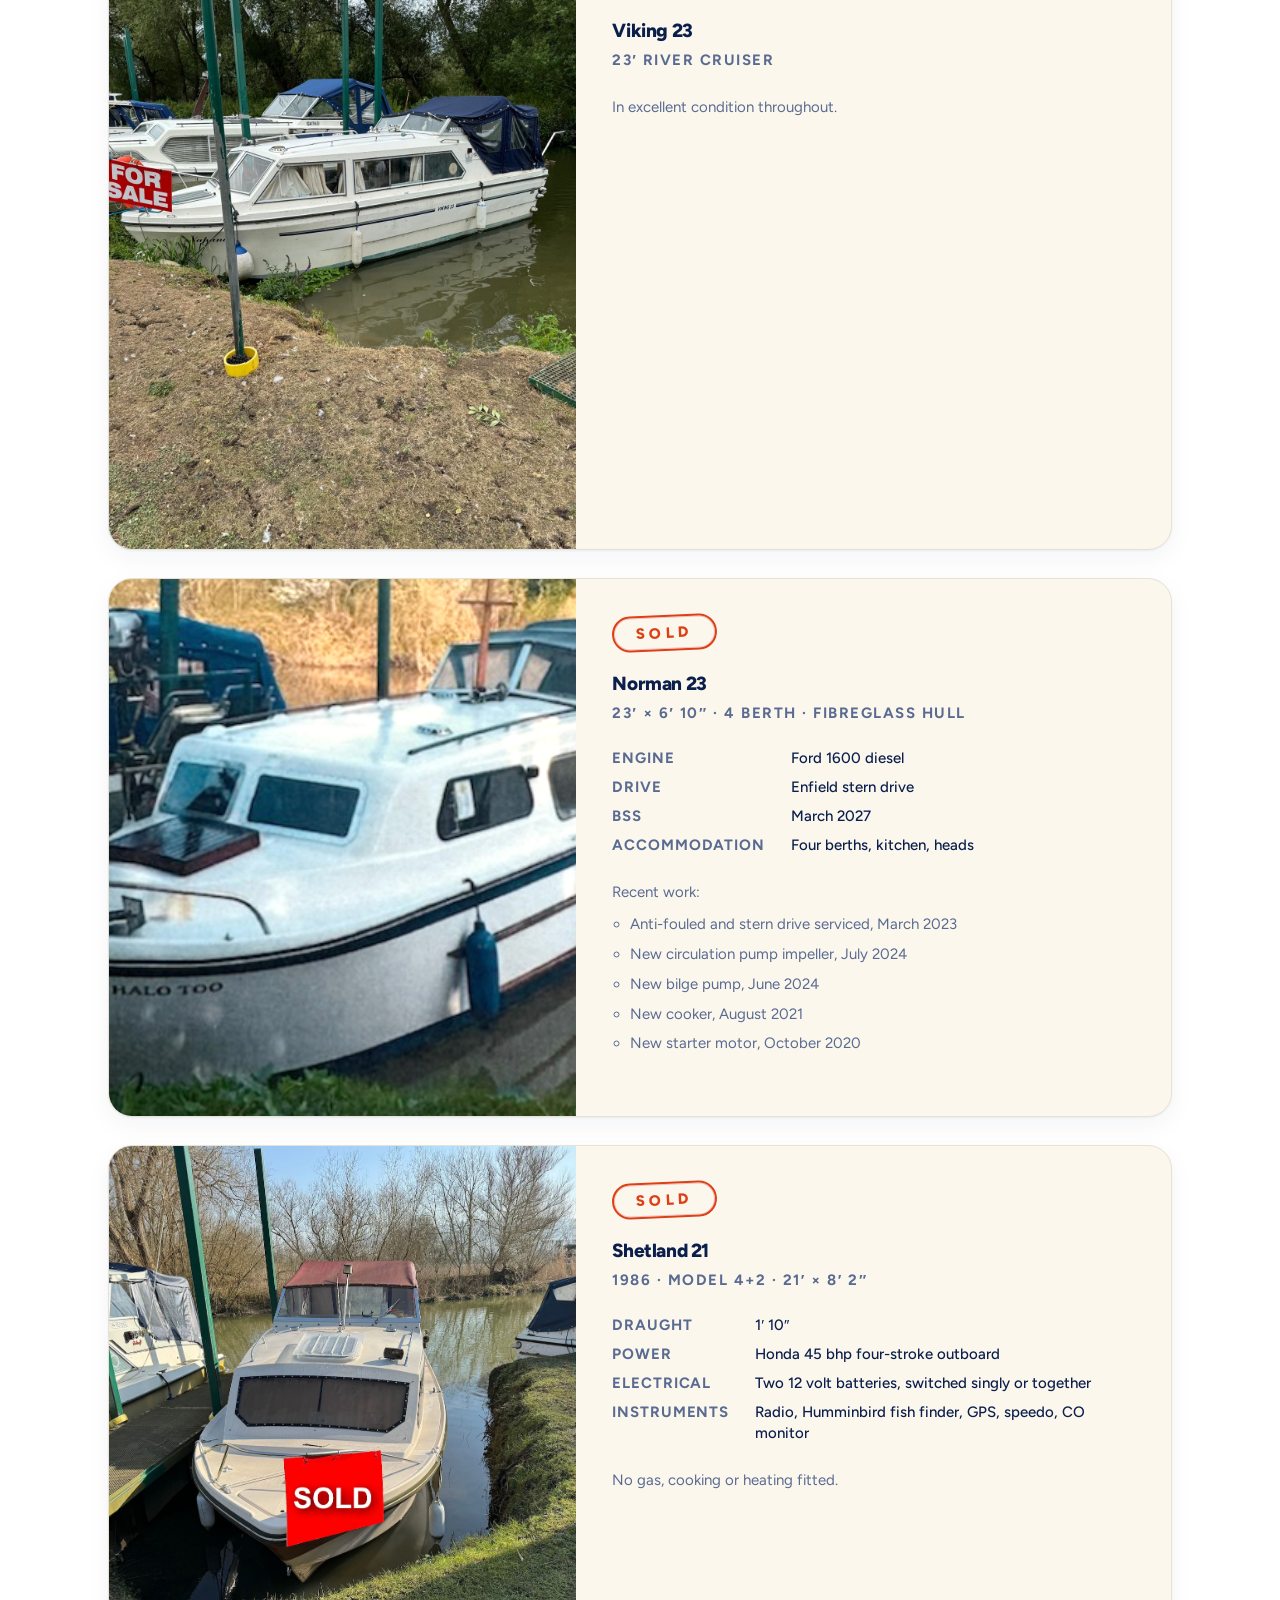
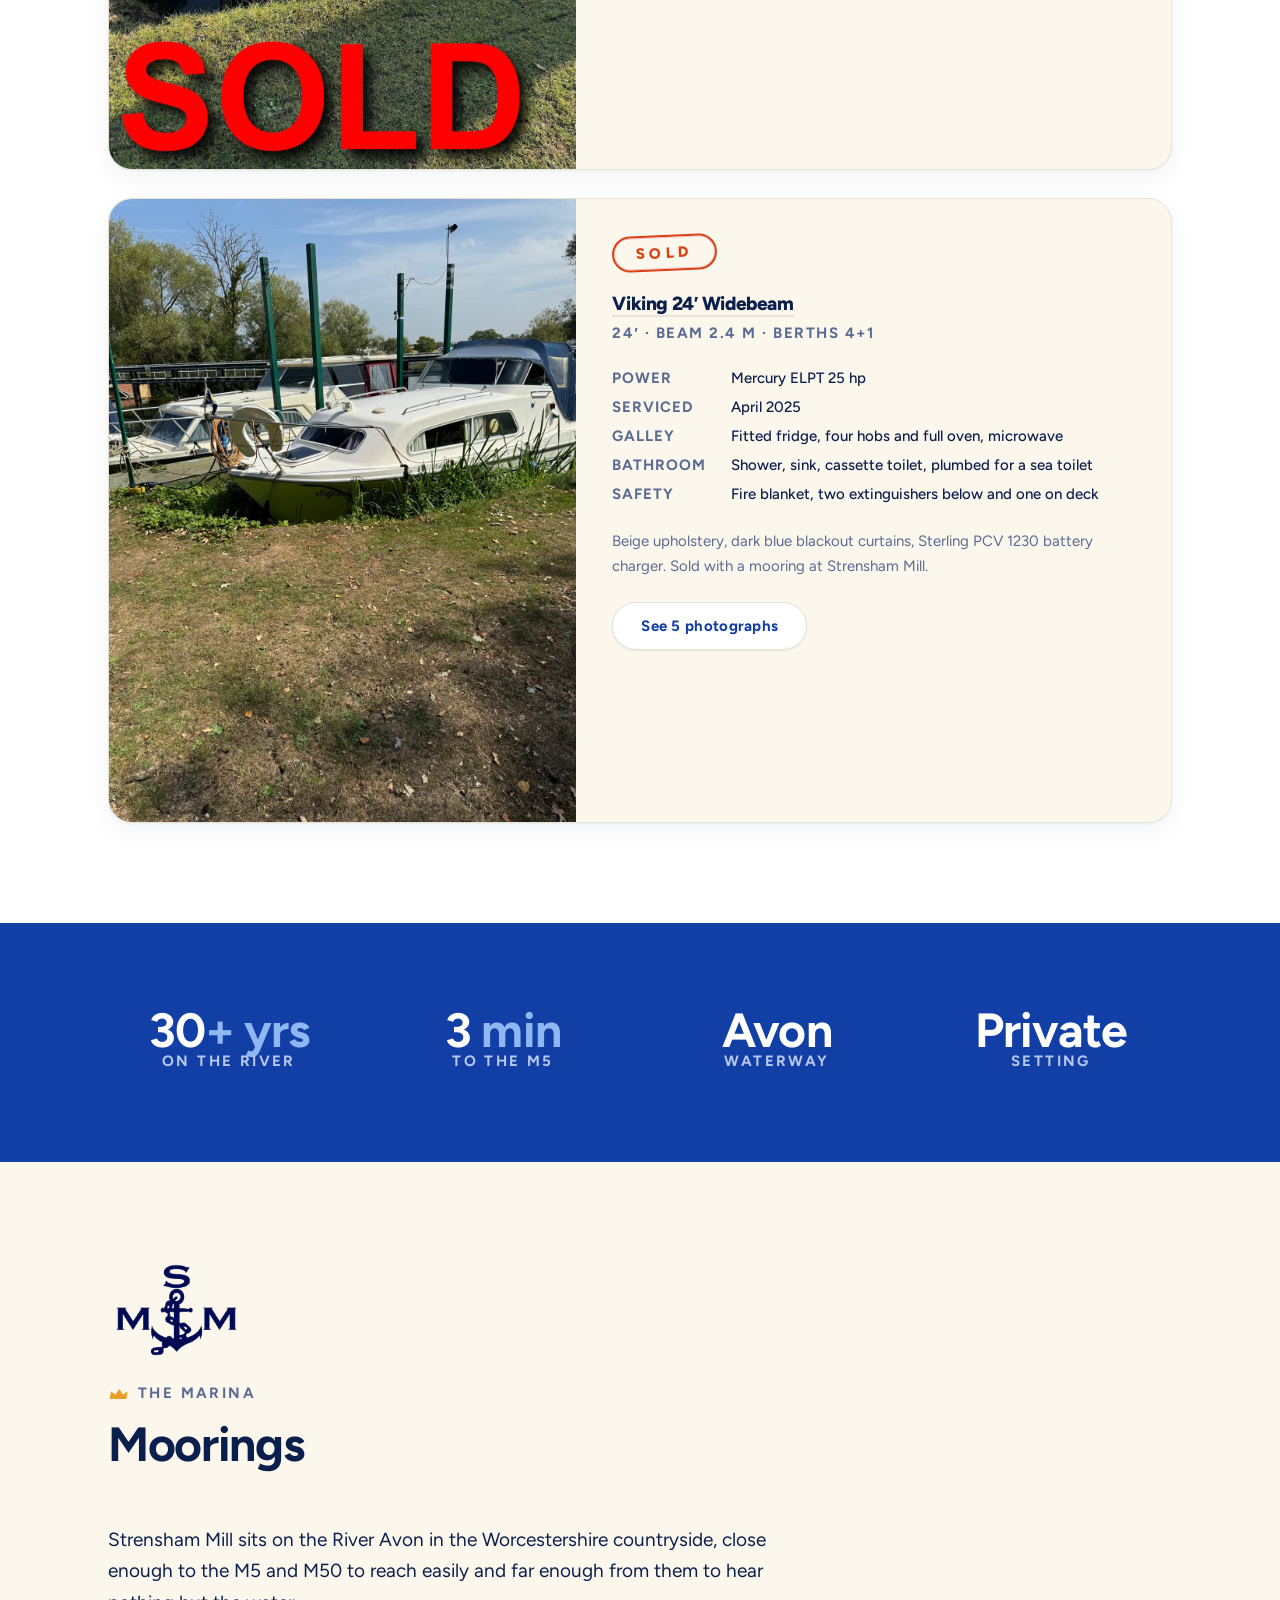
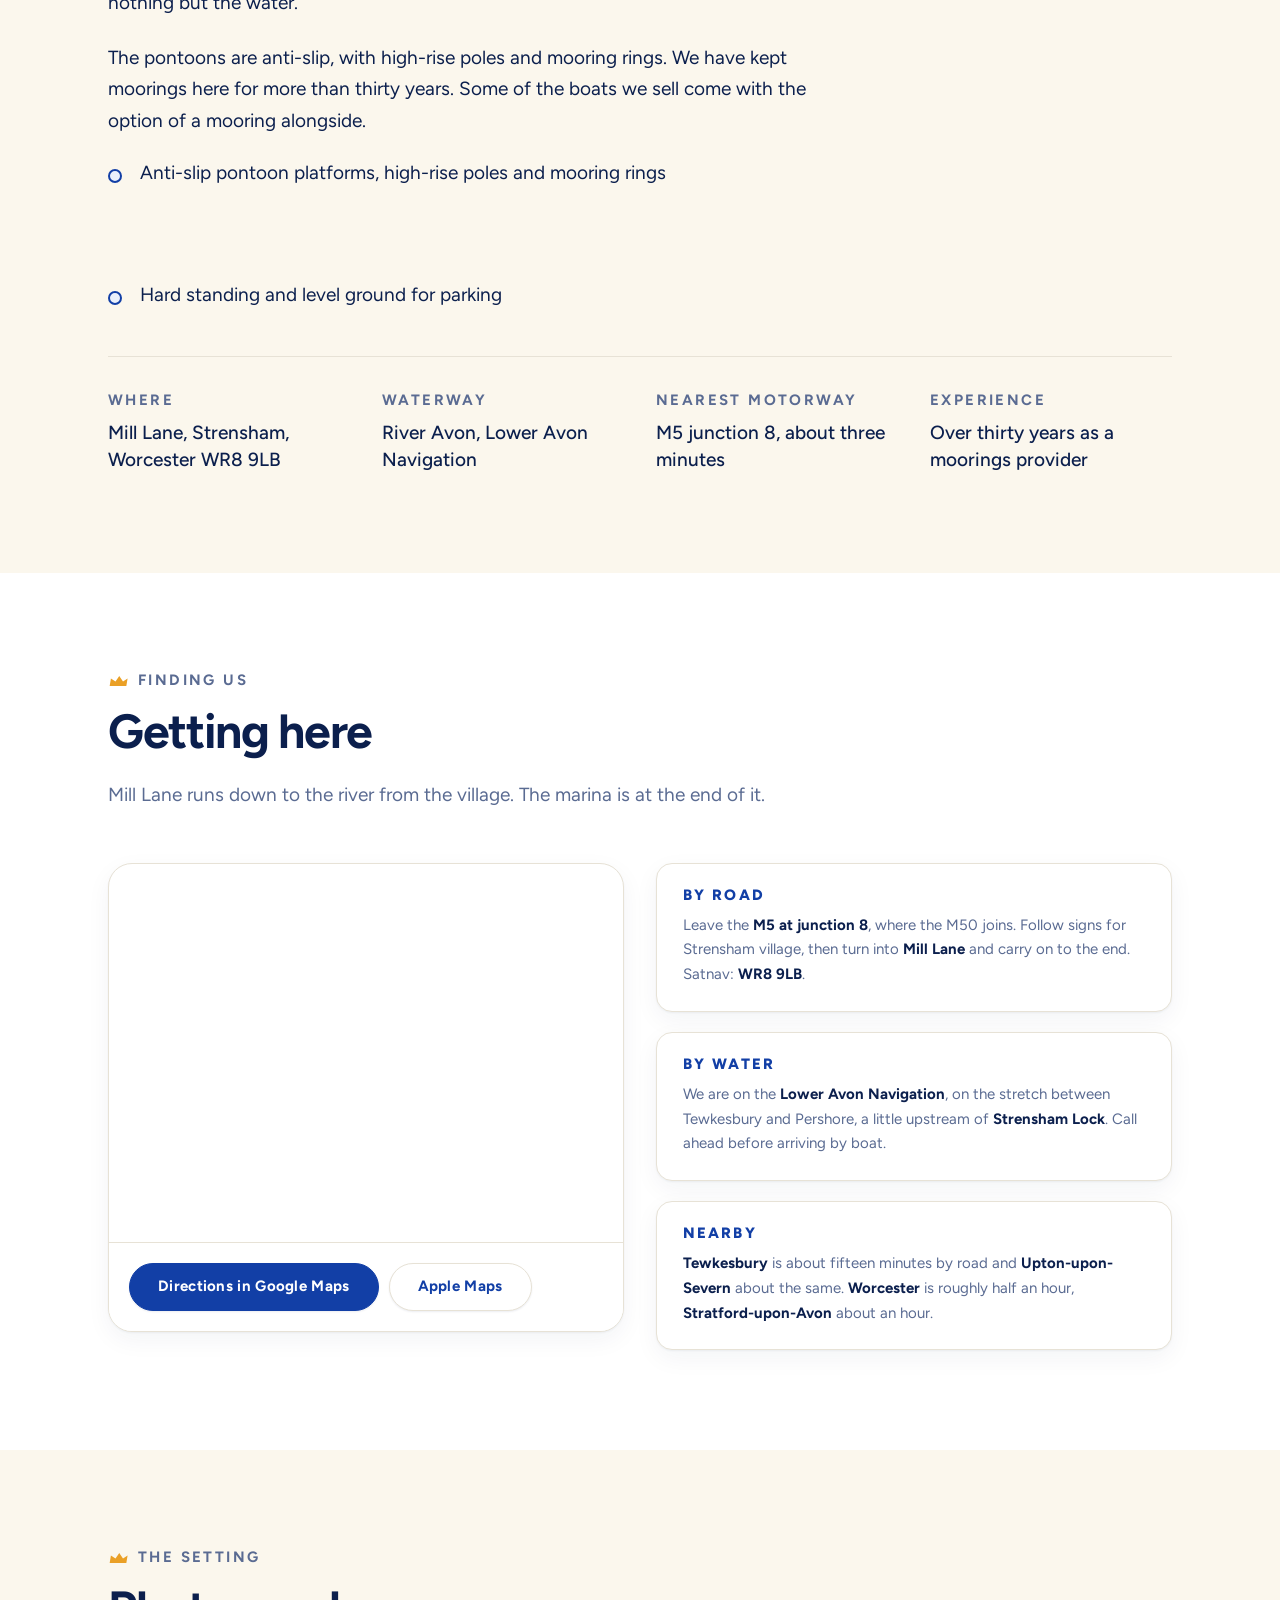
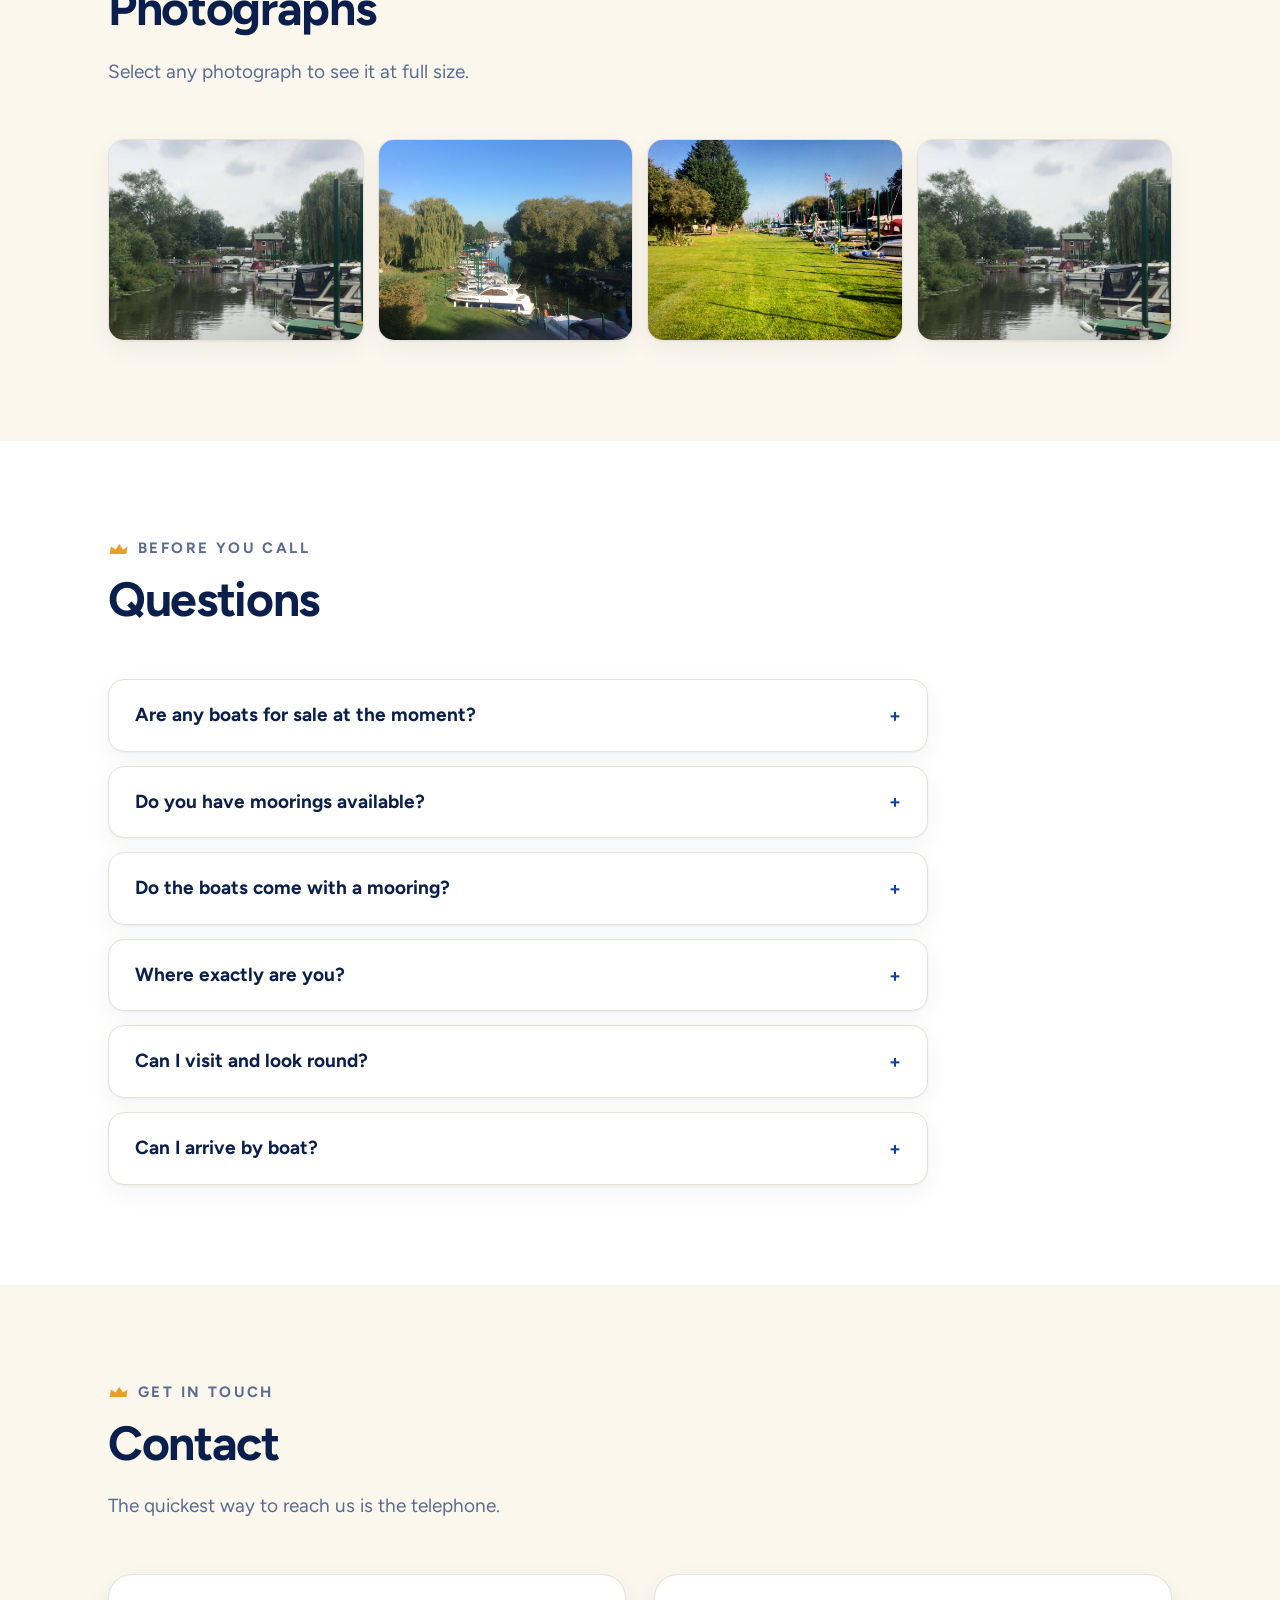
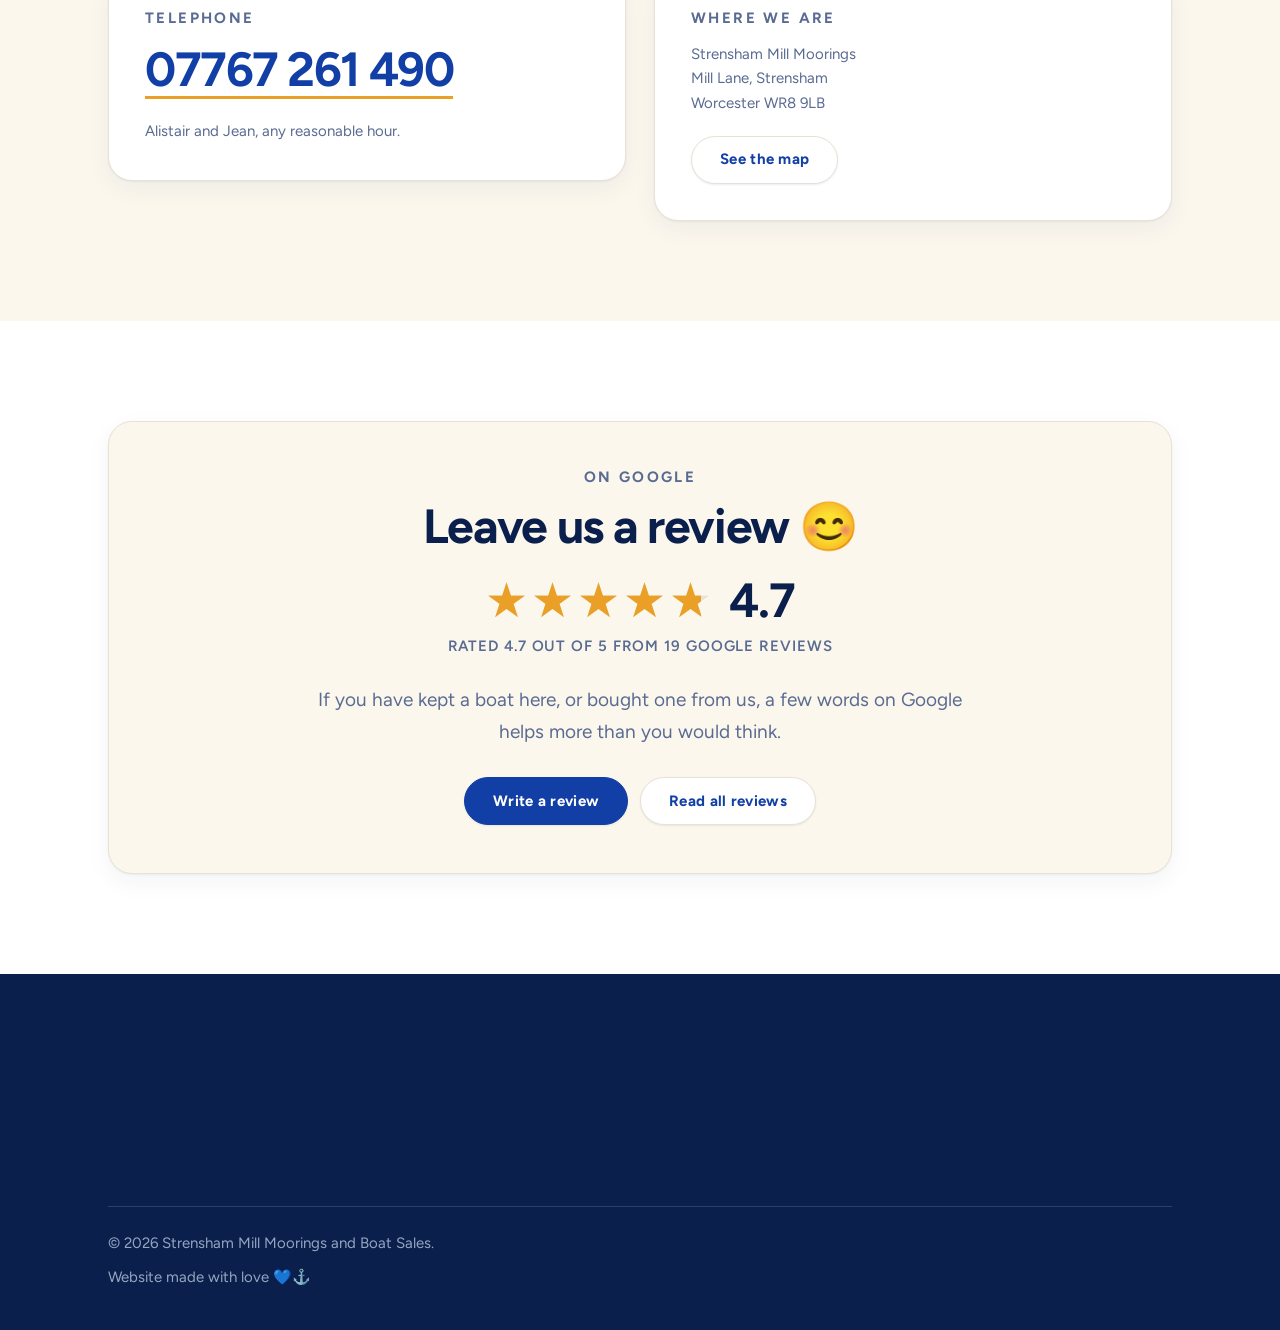
==== commit 0fa22987: "Add files via upload" ====
--- a/index.html
+++ b/index.html
@@ -144,9 +144,10 @@
       <div class="notice-inner" data-aos="fade-up">
         <p class="eyebrow" id="notice-title">Notice board</p>
         <p>
-          One boat for sale: a Fairline Holiday 23′, “Sweet Revenge”, at
-          £14,000 o.n.o. Call <a href="tel:+447767261490">07767 261 490</a> to
-          arrange a viewing, or to ask about a mooring.
+          Five boats for sale, from £4,000 to £35,000 — a Fairline Holiday 23,
+          a Shadow 26, a twin-engine flybridge cruiser, a Relcraft 27 and a
+          project. Call <a href="tel:+447767261490">07767 261 490</a> to arrange
+          a viewing, or to ask about a mooring.
         </p>
       </div>
     </div>
@@ -159,17 +160,20 @@
     <div class="wrap">
       <div class="section-head" data-aos="fade-up">
         <p class="eyebrow"><span class="crown" aria-hidden="true"><svg viewBox="0 0 48 32" fill="currentColor"><path d="M4 28h40l3-18-11 7-9-13-9 13-11-7z"/></svg></span>Boat sales</p>
-        <h2 class="display" id="boats-title">The boats</h2>
+        <h2 class="display" id="boats-title">For sale</h2>
         <p class="lede">
-          One for sale now, and the boats that have passed through here
-          before, with their full details kept on record.
+          Boats lying at Strensham Mill and looking for their next owner.
+          Ring to arrange a viewing — we will walk you round any of them.
         </p>
       </div>
 
       <ul class="berth-list">
 
 
-          <!-- ── Fairline Holiday 23 — for sale ─────────── -->
+
+
+
+                  <!-- ── Fairline Holiday 23 — for sale ─────────── -->
           <li class="berth" data-aos="fade-up">
             <figure class="berth-figure">
               <a href="fairline-holiday-23.html" aria-label="More photographs of the Fairline Holiday 23 foot cruiser">
@@ -199,7 +203,133 @@
             </div>
           </li>
 
-          <!-- ── Bounty 30 ──────────────────────────────── -->
+                          <!-- ── Hi-Falutin, Shadow 26 — for sale ──────── -->
+          <li class="berth" data-aos="fade-up" data-aos-delay="80">
+            <figure class="berth-figure">
+              <a href="hi-falutin-shadow-26.html" aria-label="More about Hi-Falutin, the Shadow 26 foot cruiser">
+                <img src="assets/img/hifalutin-for-sale.jpeg"
+                     alt="Hi-Falutin, a Shadow 26 foot cruiser, moored at Strensham Mill with a for sale sign on the guard rail."
+                     loading="lazy" width="800" height="1067" decoding="async">
+              </a>
+            </figure>
+            <div class="berth-body">
+              <p class="price">£29,750</p>
+              <h3 class="berth-name"><a href="hi-falutin-shadow-26.html">Hi-Falutin — Shadow 26′</a></h3>
+              <p class="berth-meta">1996 · 26′ × 9′8″ · Beta 38 hp diesel</p>
+
+              <dl class="spec">
+                <dt>Builder</dt><dd>Swancraft Ltd, Norfolk</dd>
+                <dt>Engine</dt><dd>Beta 38 hp diesel on a shaft</dd>
+                <dt>Handling</dt><dd>Bow thruster; skeg-protected prop</dd>
+                <dt>Heating</dt><dd>Diesel hot air, with screen demisters</dd>
+                <dt>Refurbished</dt><dd>Cabin headlining and woodwork, June 2026</dd>
+              </dl>
+
+              <p class="notes">
+                Considerably more living space than a traditional river boat of
+                the same length. Steadily improved since 2018.
+              </p>
+
+              <a class="btn btn--quiet" href="hi-falutin-shadow-26.html">Full details</a>
+            </div>
+          </li>
+
+          <!-- ── Blue Savannah — for sale ──────────────── -->
+          <li class="berth" data-aos="fade-up" data-aos-delay="160">
+            <figure class="berth-figure">
+              <a href="blue-savannah.html" aria-label="More about Blue Savannah, the twin-engine flybridge cruiser">
+                <img src="assets/img/bluesavannah-for-sale.jpeg"
+                     alt="Blue Savannah, a twin-engine flybridge cruiser, moored at Strensham Mill with a for sale sign on the guard rail."
+                     loading="lazy" width="800" height="1067" decoding="async">
+              </a>
+            </figure>
+            <div class="berth-body">
+              <p class="price">£35,000 <span class="price-note">o.n.o.</span></p>
+              <h3 class="berth-name"><a href="blue-savannah.html">Blue Savannah</a></h3>
+              <p class="berth-meta">Flybridge cruiser · Twin Volvo diesel · 4 berth</p>
+
+              <dl class="spec">
+                <dt>Engines</dt><dd>Two Volvo 175 hp diesels, serviced July 2025</dd>
+                <dt>Hours</dt><dd>1,800</dd>
+                <dt>Heating</dt><dd>Forced-air diesel throughout</dd>
+                <dt>Flybridge</dt><dd>Hinged radar arch, removable screens, new helm seat</dd>
+                <dt>BSS</dt><dd>Valid to 31 July 2030</dd>
+              </dl>
+
+              <p class="notes">
+                Steadily refitted over the last two years: carpets, blinds,
+                fridge, mattress, dodgers and covers all recent.
+              </p>
+
+              <a class="btn btn--quiet" href="blue-savannah.html">Full details</a>
+            </div>
+          </li>
+
+          <!-- ── Relcraft 27 — for sale, details to follow ── -->
+          <li class="berth" data-aos="fade-up" data-aos-delay="240">
+            <figure class="berth-figure">
+              <div class="await">
+                <svg viewBox="0 0 24 24" fill="none" stroke="currentColor" stroke-width="1.6" stroke-linecap="round" stroke-linejoin="round" aria-hidden="true"><path d="M3 8h3l2-3h8l2 3h3v11H3z"/><circle cx="12" cy="13" r="3.6"/></svg>
+                <span>Photograph<br>coming soon</span>
+              </div>
+            </figure>
+            <div class="berth-body">
+              <p class="price">£7,950</p>
+              <h3 class="berth-name">Relcraft 27′</h3>
+              <p class="berth-meta">27′ river cruiser</p>
+
+              <p class="notes">
+                Lying at Strensham Mill. Full details and photographs to follow —
+                ring in the meantime and we will tell you all about her.
+              </p>
+
+              <a class="btn btn--quiet" href="tel:+447767261490">Call about this boat</a>
+            </div>
+          </li>
+
+          <!-- ── North Star — project, details to follow ─── -->
+          <li class="berth" data-aos="fade-up" data-aos-delay="320">
+            <figure class="berth-figure">
+              <div class="await">
+                <svg viewBox="0 0 24 24" fill="none" stroke="currentColor" stroke-width="1.6" stroke-linecap="round" stroke-linejoin="round" aria-hidden="true"><path d="M3 8h3l2-3h8l2 3h3v11H3z"/><circle cx="12" cy="13" r="3.6"/></svg>
+                <span>Photograph<br>coming soon</span>
+              </div>
+            </figure>
+            <div class="berth-body">
+              <p class="price">£4,000</p>
+              <h3 class="berth-name">North Star</h3>
+              <p class="berth-meta">Project boat</p>
+
+              <p class="notes">
+                A project for someone with the time for her. Full details and
+                photographs to follow — ring to ask what she needs.
+              </p>
+
+              <a class="btn btn--quiet" href="tel:+447767261490">Call about this boat</a>
+            </div>
+          </li>
+        </ul>
+    </div>
+  </section>
+
+  <hr class="stripe">
+
+  <!-- ═════════════════════════════════════════════════════════
+       PREVIOUSLY SOLD
+       ═════════════════════════════════════════════════════════ -->
+  <section class="section section--white" id="sold" aria-labelledby="sold-title">
+    <div class="wrap">
+      <div class="section-head" data-aos="fade-up">
+        <p class="eyebrow"><span class="crown" aria-hidden="true"><svg viewBox="0 0 48 32" fill="currentColor"><path d="M4 28h40l3-18-11 7-9-13-9 13-11-7z"/></svg></span>Archive</p>
+        <h2 class="display" id="sold-title">Previously sold</h2>
+        <p class="lede">
+          Boats that have found their next owner, with their details kept on record.
+        </p>
+      </div>
+
+      <ul class="berth-list">
+
+                  <!-- ── Bounty 30 ──────────────────────────────── -->
           <li class="berth" data-aos="fade-up">
             <figure class="berth-figure">
               <a href="bounty-30.html" aria-label="More photographs of the Bounty 30 foot cruiser">
@@ -229,7 +359,6 @@
               <a class="btn btn--quiet" href="bounty-30.html">See 7 photographs</a>
             </div>
           </li>
-
           <!-- ── Viking 26 Widebeam ─────────────────────── -->
           <li class="berth" data-aos="fade-up" data-aos-delay="80">
             <figure class="berth-figure">
@@ -255,7 +384,6 @@
               <a class="btn btn--quiet" href="viking-26-widebeam.html">See 17 photographs</a>
             </div>
           </li>
-
           <!-- ── Viking 23 ──────────────────────────────── -->
           <li class="berth" data-aos="fade-up" data-aos-delay="160">
             <figure class="berth-figure">
@@ -270,7 +398,6 @@
               <p class="notes">In excellent condition throughout.</p>
             </div>
           </li>
-
           <!-- ── Norman 23 ──────────────────────────────── -->
           <li class="berth" data-aos="fade-up" data-aos-delay="240">
             <figure class="berth-figure">
@@ -302,27 +429,7 @@
               </div>
             </div>
           </li>
-
-        </ul>
-    </div>
-  </section>
-
-  <hr class="stripe">
-
-  <!-- ═════════════════════════════════════════════════════════
-       PREVIOUSLY SOLD
-       ═════════════════════════════════════════════════════════ -->
-  <section class="section section--white" id="sold" aria-labelledby="sold-title">
-    <div class="wrap">
-      <div class="section-head" data-aos="fade-up">
-        <p class="eyebrow"><span class="crown" aria-hidden="true"><svg viewBox="0 0 48 32" fill="currentColor"><path d="M4 28h40l3-18-11 7-9-13-9 13-11-7z"/></svg></span>Archive</p>
-        <h2 class="display" id="sold-title">Previously sold</h2>
-        <p class="lede">Boats that found their next owner in earlier seasons.</p>
-      </div>
-
-      <ul class="berth-list">
-
-        <!-- ── Shetland 21 ──────────────────────────────── -->
+<!-- ── Shetland 21 ──────────────────────────────── -->
         <li class="berth" data-aos="fade-up">
           <figure class="berth-figure">
             <img src="assets/img/shetland21_1.jpg"
@@ -591,10 +698,11 @@
         <details data-aos="fade-up">
           <summary>Are any boats for sale at the moment?</summary>
           <div class="faq-body">
-            Yes — a Fairline Holiday 23 foot, “Sweet Revenge”, at £14,000 o.n.o.
-            She has a Ford diesel, a new canopy, a new starter motor and
-            alternator, two new batteries and a Boat Safety Certificate to
-            14 May 2030. Call 07767 261 490 to arrange a viewing.
+            Yes — five at the moment. A Fairline Holiday 23 “Sweet Revenge” at
+            £14,000, Hi-Falutin, a Shadow 26, at £29,750, the twin-engine
+            flybridge cruiser Blue Savannah at £35,000, a Relcraft 27 at £7,950,
+            and a project, North Star, at £4,000. Call 07767 261 490 to arrange
+            a viewing.
           </div>
         </details>
         <details data-aos="fade-up" data-aos-delay="60">
@@ -858,7 +966,7 @@
       "@type": "ItemList",
       "@id": "https://strenshammill.com/#boatlist",
       "name": "Boats at Strensham Mill",
-      "numberOfItems": 7,
+      "numberOfItems": 11,
       "itemListElement": [
         {
           "@type": "ListItem",
@@ -892,6 +1000,110 @@
           "position": 2,
           "item": {
             "@type": "Product",
+            "name": "Hi-Falutin - Shadow 26'",
+            "description": "1996 Shadow 26ft cruiser by Swancraft of Norfolk. Beta 38hp diesel, bow thruster, cabin refurbished June 2026.",
+            "category": "Motor cruiser",
+            "brand": {
+              "@type": "Brand",
+              "name": "Shadow"
+            },
+            "offers": {
+              "@type": "Offer",
+              "availability": "https://schema.org/InStock",
+              "itemCondition": "https://schema.org/UsedCondition",
+              "priceCurrency": "GBP",
+              "price": "29750",
+              "seller": {
+                "@id": "https://strenshammill.com/#business"
+              },
+              "url": "https://strenshammill.com/hi-falutin-shadow-26.html"
+            },
+            "url": "https://strenshammill.com/hi-falutin-shadow-26.html",
+            "image": "https://strenshammill.com/assets/img/hifalutin-for-sale.jpeg"
+          }
+        },
+        {
+          "@type": "ListItem",
+          "position": 3,
+          "item": {
+            "@type": "Product",
+            "name": "Blue Savannah",
+            "description": "Twin Volvo 175hp flybridge cruiser, serviced July 2025, BSS to July 2030.",
+            "category": "Motor cruiser",
+            "brand": {
+              "@type": "Brand",
+              "name": "Volvo"
+            },
+            "offers": {
+              "@type": "Offer",
+              "availability": "https://schema.org/InStock",
+              "itemCondition": "https://schema.org/UsedCondition",
+              "priceCurrency": "GBP",
+              "price": "35000",
+              "seller": {
+                "@id": "https://strenshammill.com/#business"
+              },
+              "url": "https://strenshammill.com/blue-savannah.html"
+            },
+            "url": "https://strenshammill.com/blue-savannah.html",
+            "image": "https://strenshammill.com/assets/img/bluesavannah-for-sale.jpeg"
+          }
+        },
+        {
+          "@type": "ListItem",
+          "position": 4,
+          "item": {
+            "@type": "Product",
+            "name": "Relcraft 27'",
+            "description": "Relcraft 27 foot river cruiser lying at Strensham Mill.",
+            "category": "Motor cruiser",
+            "brand": {
+              "@type": "Brand",
+              "name": "Relcraft"
+            },
+            "offers": {
+              "@type": "Offer",
+              "availability": "https://schema.org/InStock",
+              "itemCondition": "https://schema.org/UsedCondition",
+              "priceCurrency": "GBP",
+              "price": "7950",
+              "seller": {
+                "@id": "https://strenshammill.com/#business"
+              }
+            },
+            "url": "https://strenshammill.com/#boats"
+          }
+        },
+        {
+          "@type": "ListItem",
+          "position": 5,
+          "item": {
+            "@type": "Product",
+            "name": "North Star",
+            "description": "Project boat lying at Strensham Mill.",
+            "category": "Motor cruiser",
+            "brand": {
+              "@type": "Brand",
+              "name": "North Star"
+            },
+            "offers": {
+              "@type": "Offer",
+              "availability": "https://schema.org/InStock",
+              "itemCondition": "https://schema.org/UsedCondition",
+              "priceCurrency": "GBP",
+              "price": "4000",
+              "seller": {
+                "@id": "https://strenshammill.com/#business"
+              }
+            },
+            "url": "https://strenshammill.com/#boats"
+          }
+        },
+        {
+          "@type": "ListItem",
+          "position": 6,
+          "item": {
+            "@type": "Product",
             "name": "Bounty 30' river cruiser",
             "url": "https://strenshammill.com/bounty-30.html",
             "image": "https://strenshammill.com/assets/img/bounty.jpg",
@@ -909,7 +1121,7 @@
         },
         {
           "@type": "ListItem",
-          "position": 3,
+          "position": 7,
           "item": {
             "@type": "Product",
             "name": "Viking 26' Widebeam \"Off Duty\"",
@@ -929,7 +1141,7 @@
         },
         {
           "@type": "ListItem",
-          "position": 4,
+          "position": 8,
           "item": {
             "@type": "Product",
             "name": "Viking 23",
@@ -949,7 +1161,7 @@
         },
         {
           "@type": "ListItem",
-          "position": 5,
+          "position": 9,
           "item": {
             "@type": "Product",
             "name": "Norman 23",
@@ -969,7 +1181,7 @@
         },
         {
           "@type": "ListItem",
-          "position": 6,
+          "position": 10,
           "item": {
             "@type": "Product",
             "name": "Shetland 21 (4+2)",
@@ -989,7 +1201,7 @@
         },
         {
           "@type": "ListItem",
-          "position": 7,
+          "position": 11,
           "item": {
             "@type": "Product",
             "name": "Viking 24' Widebeam",
@@ -1018,7 +1230,7 @@
           "name": "Are any boats for sale at the moment?",
           "acceptedAnswer": {
             "@type": "Answer",
-            "text": "Yes — a Fairline Holiday 23 foot, “Sweet Revenge”, at £14,000 o.n.o. She has a Ford diesel, a new canopy, a new starter motor and alternator, two new batteries and a Boat Safety Certificate to 14 May 2030. Call 07767 261 490 to arrange a viewing."
+            "text": "Yes — five at the moment. A Fairline Holiday 23 “Sweet Revenge” at £14,000, Hi-Falutin, a Shadow 26, at £29,750, the twin-engine flybridge cruiser Blue Savannah at £35,000, a Relcraft 27 at £7,950, and a project, North Star, at £4,000. Call 07767 261 490 to arrange a viewing."
           }
         },
         {
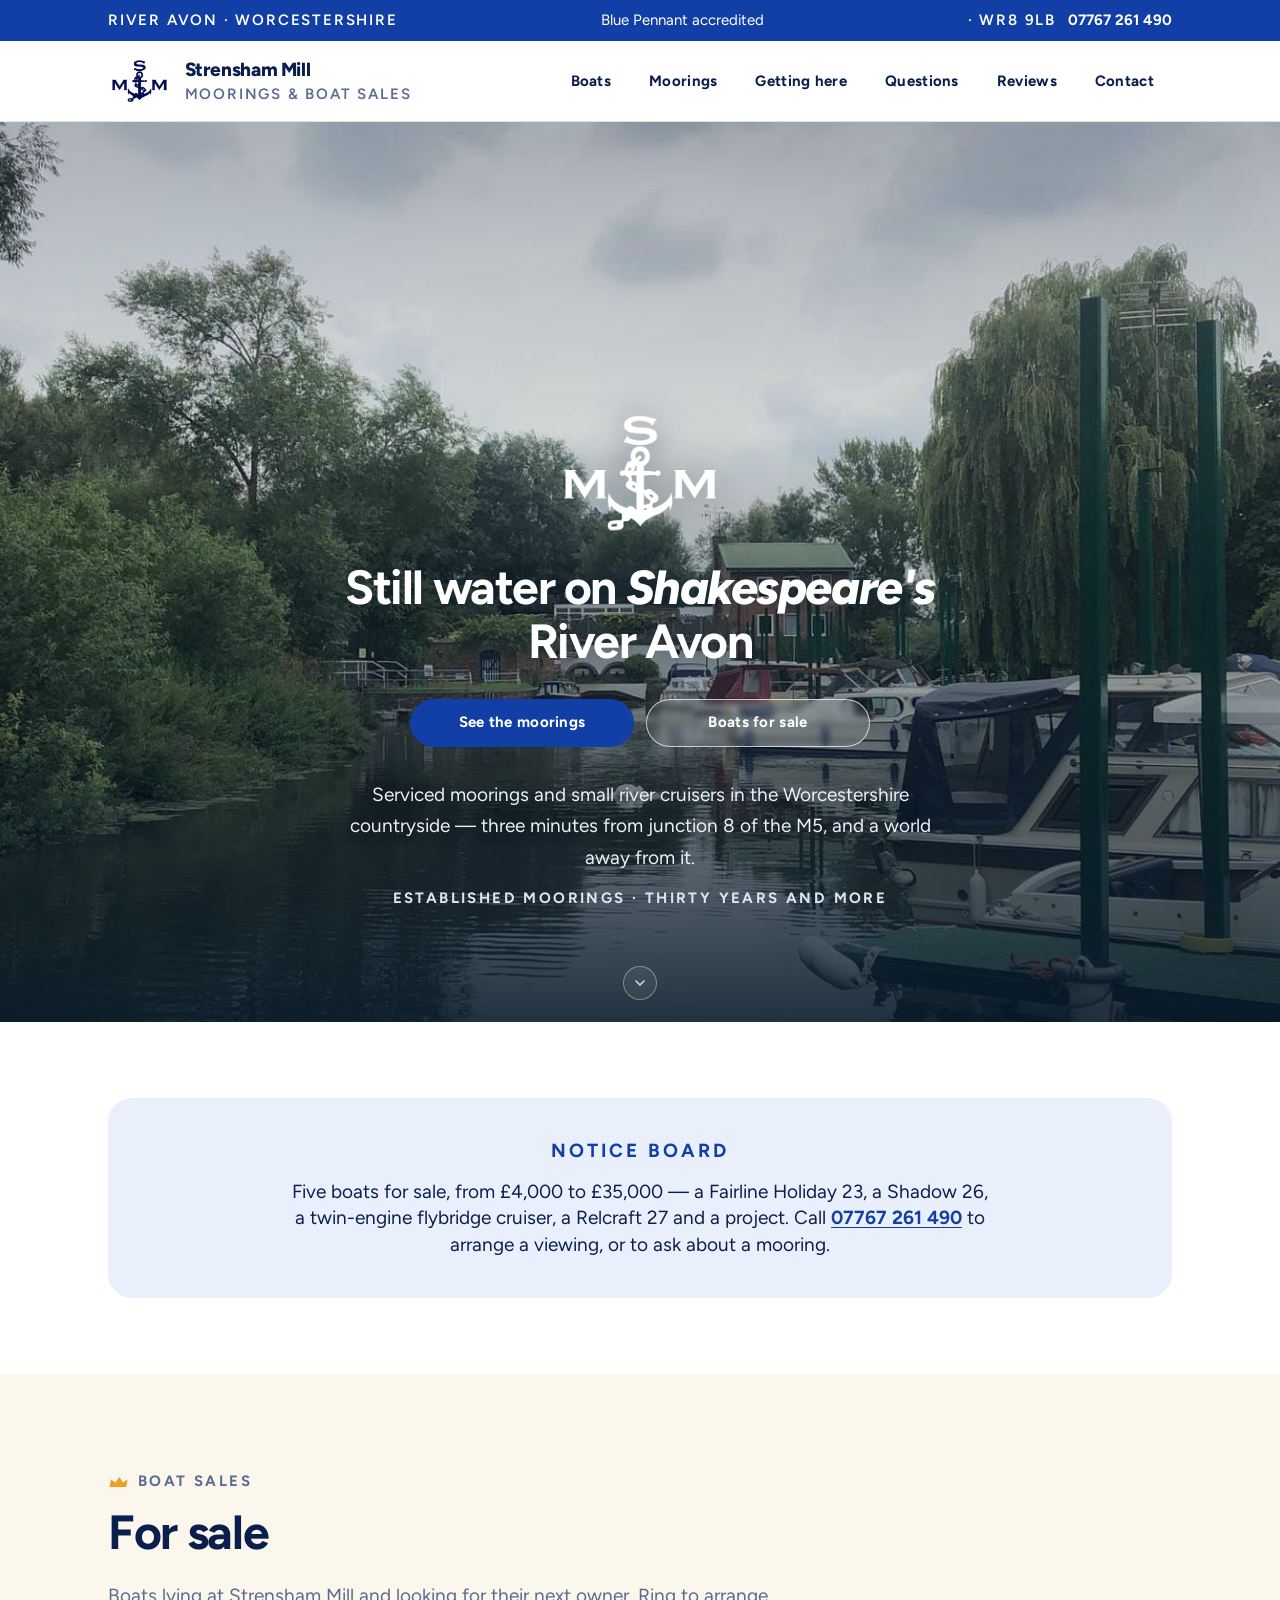
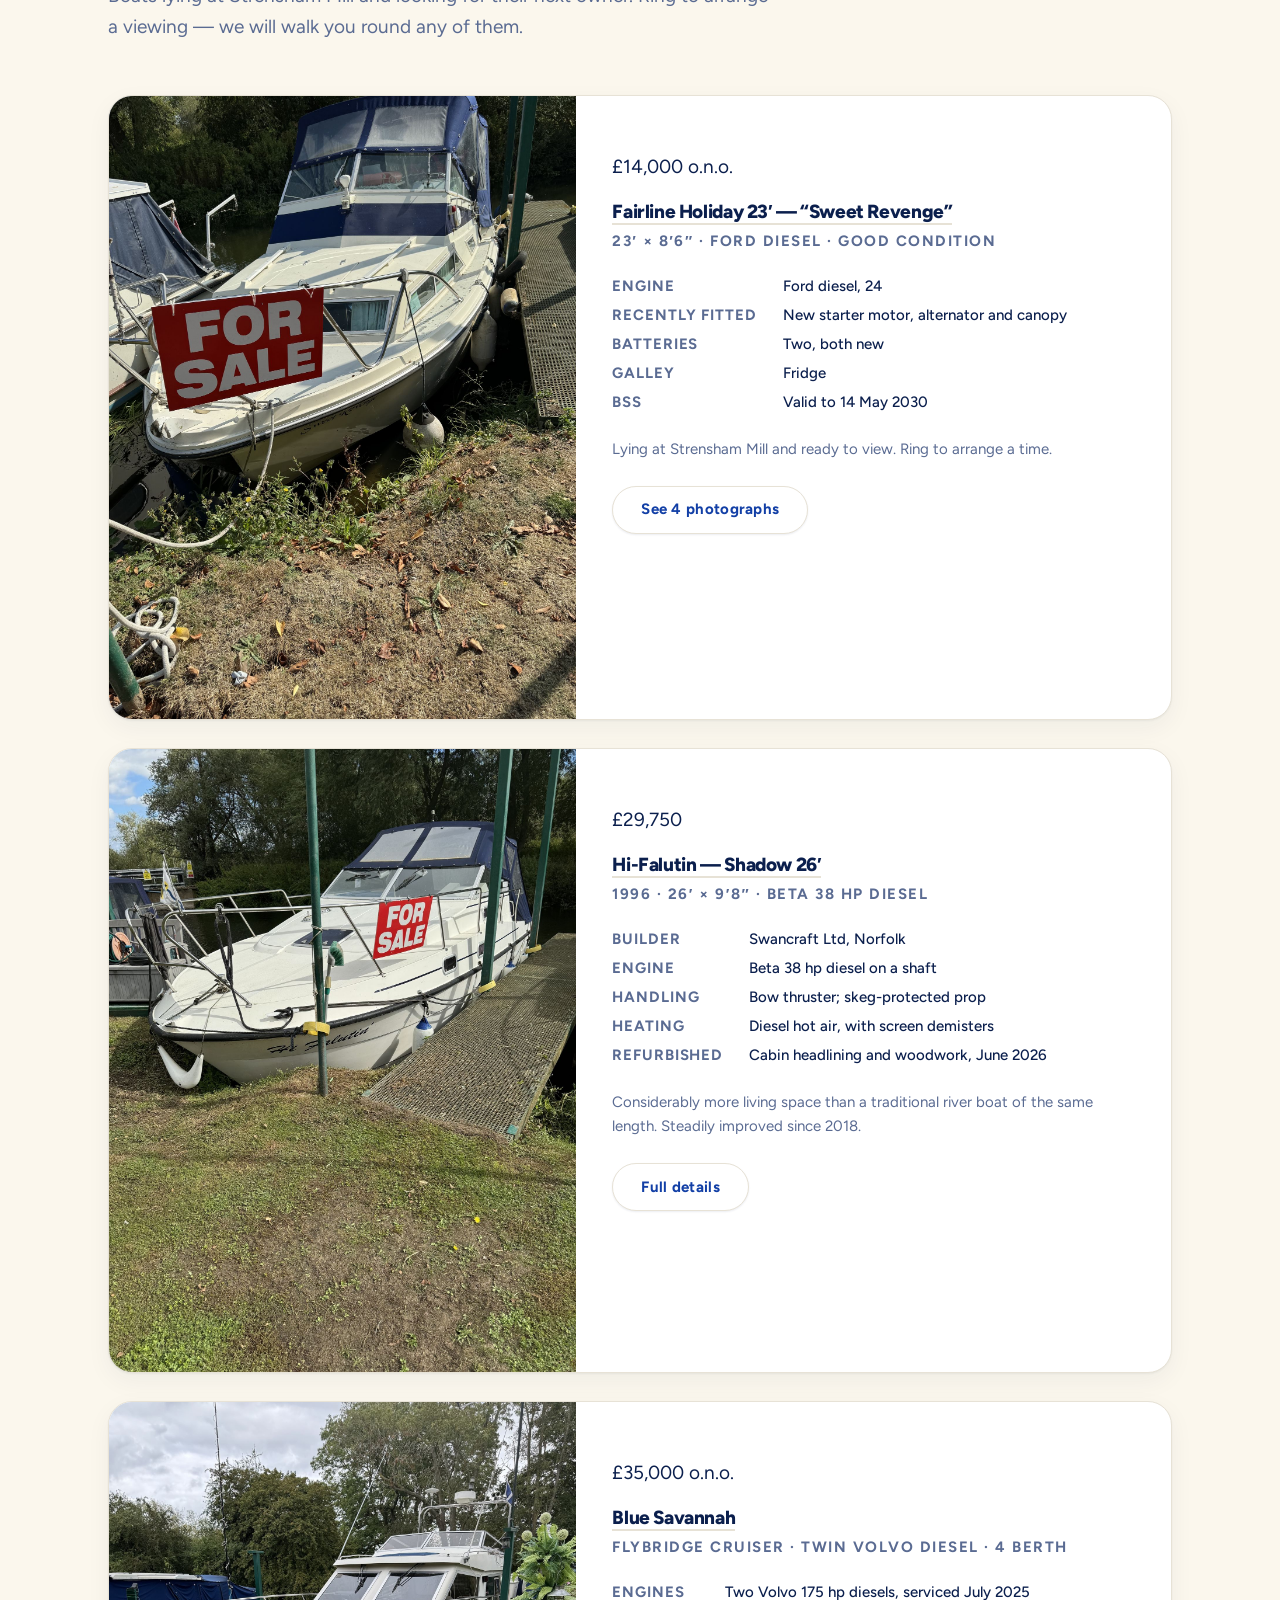
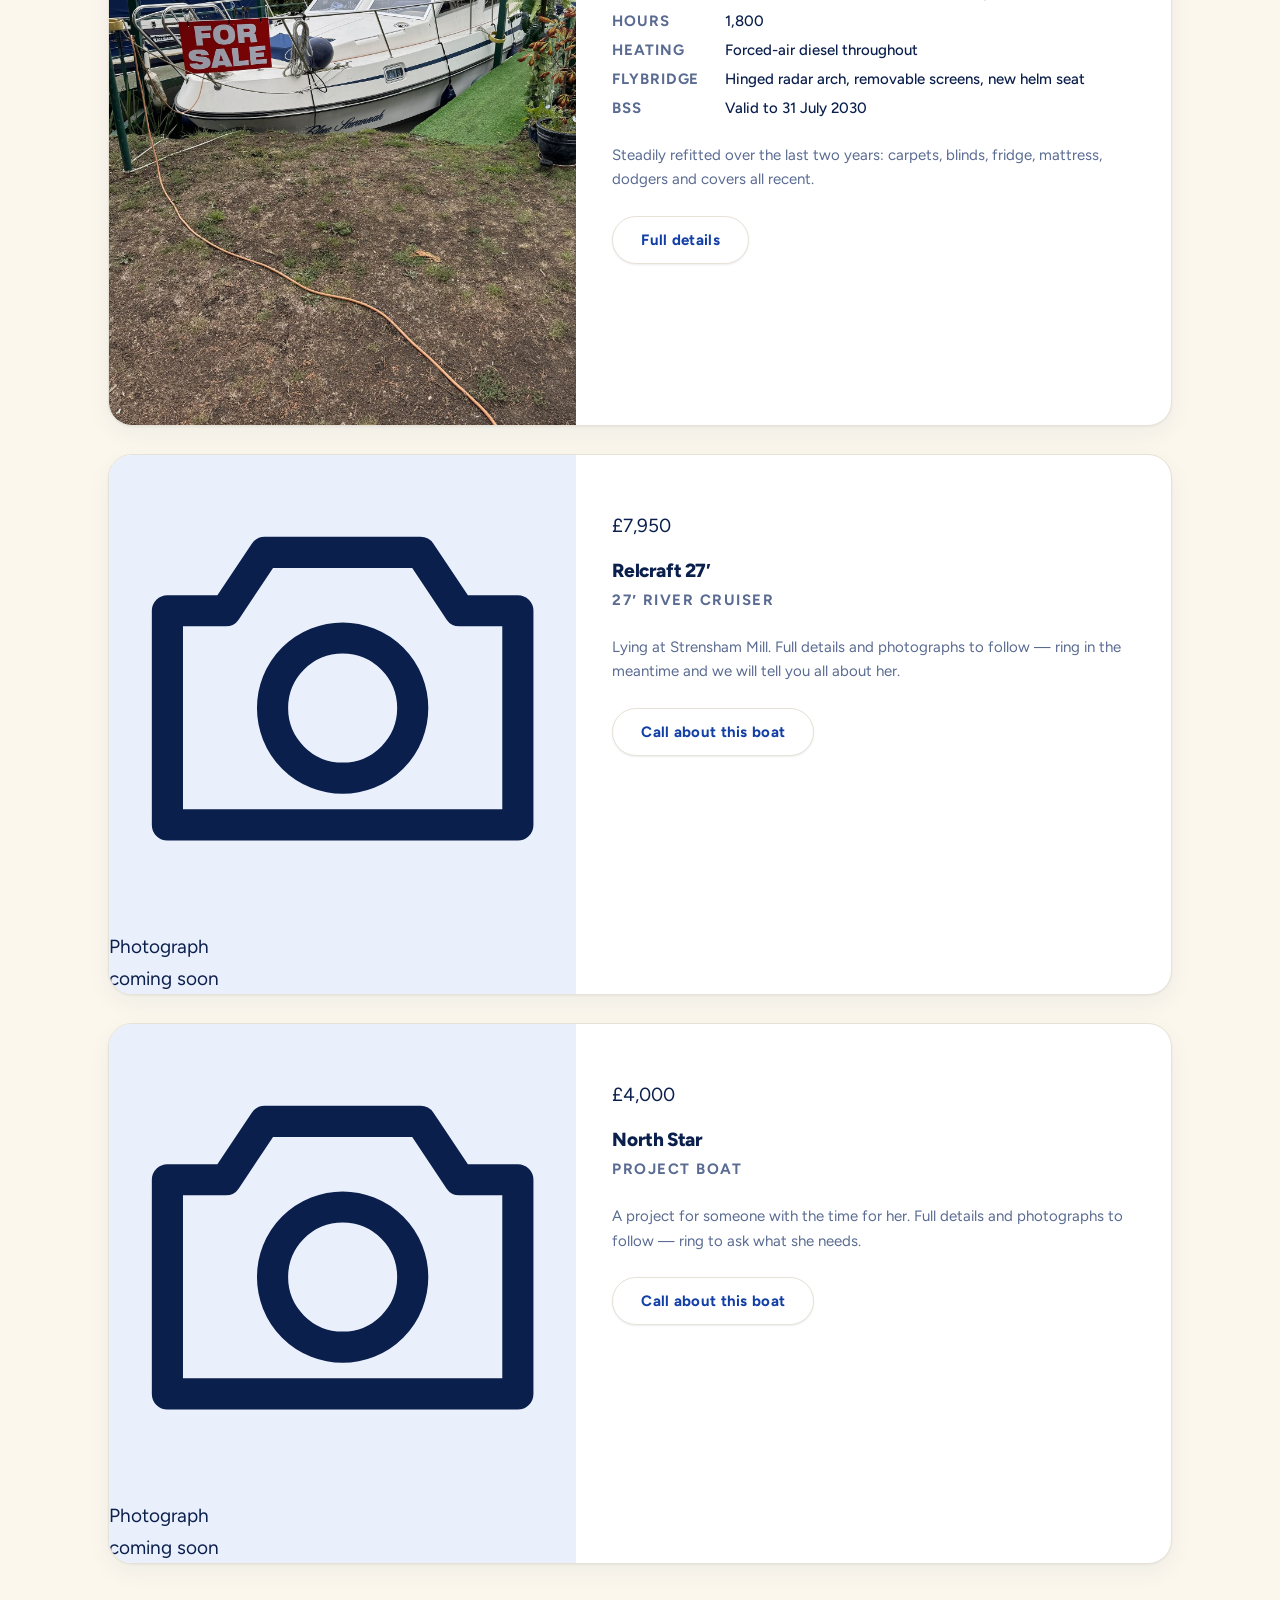
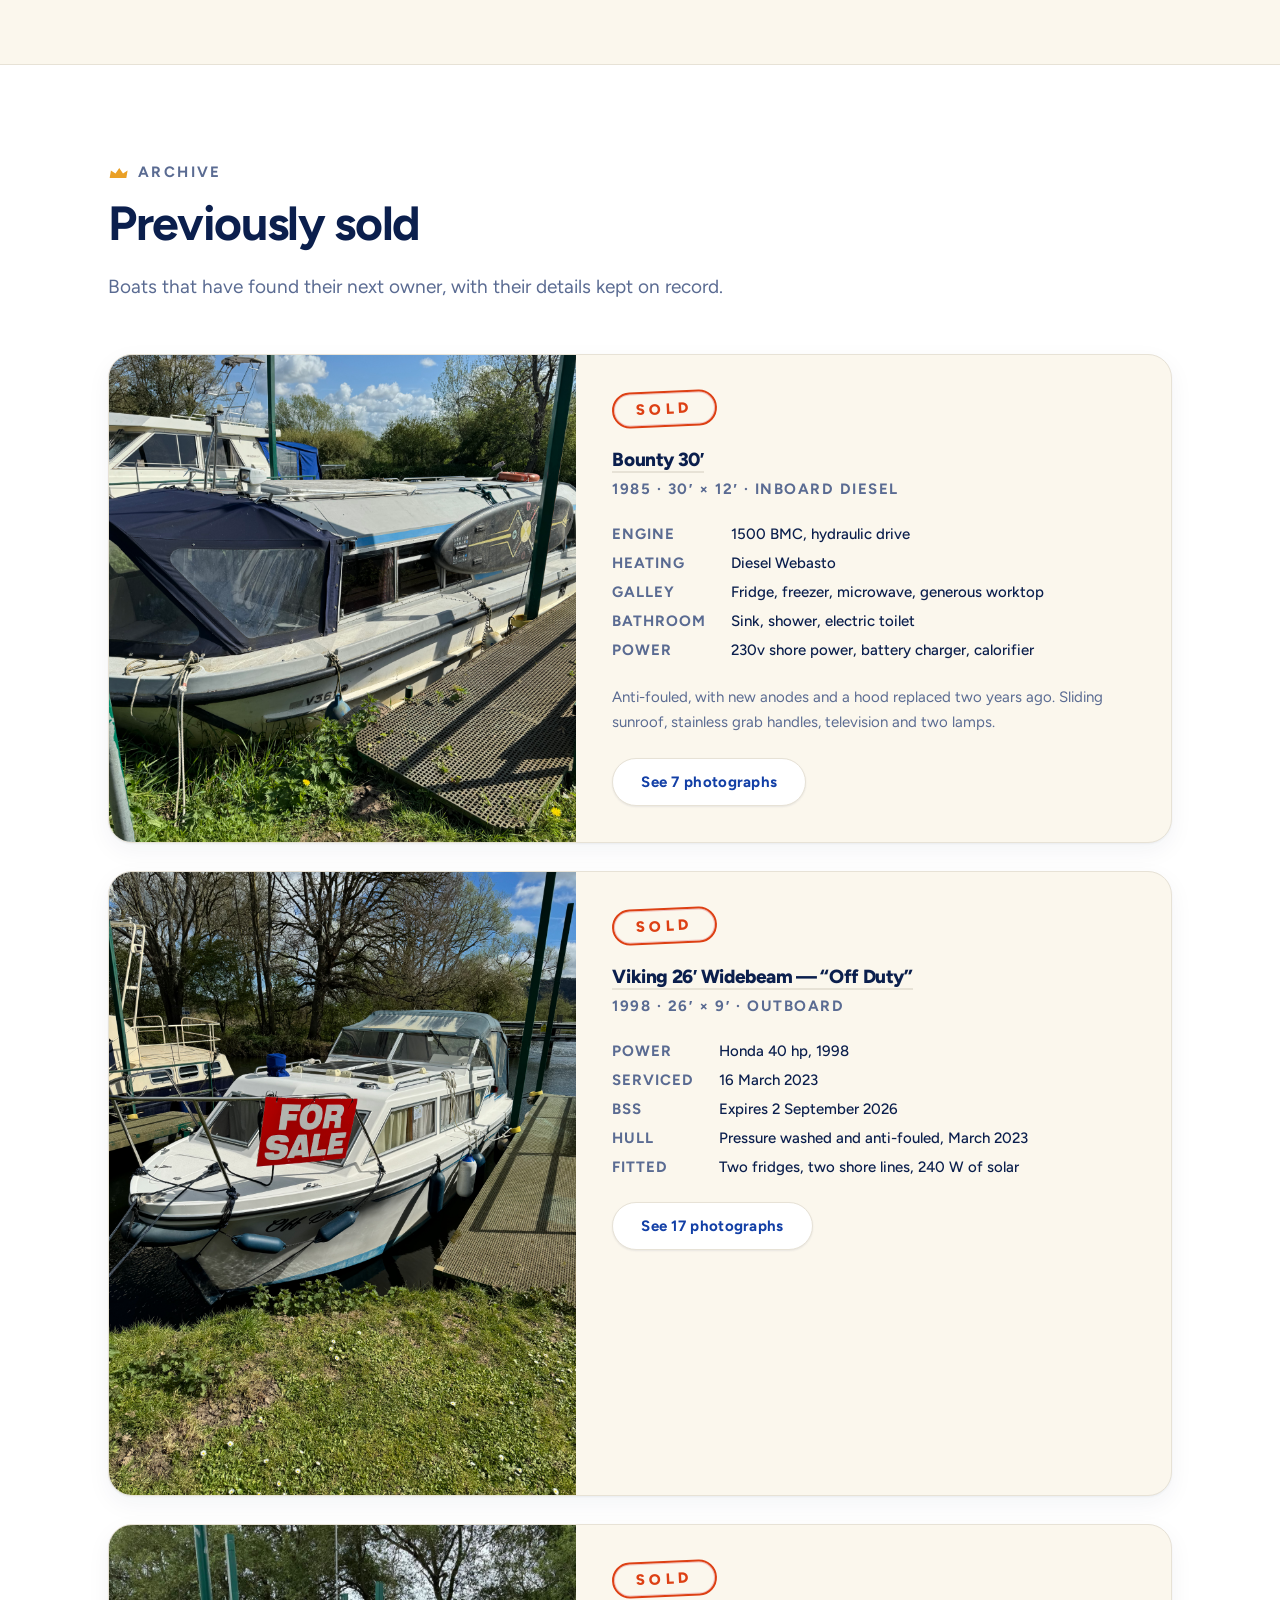
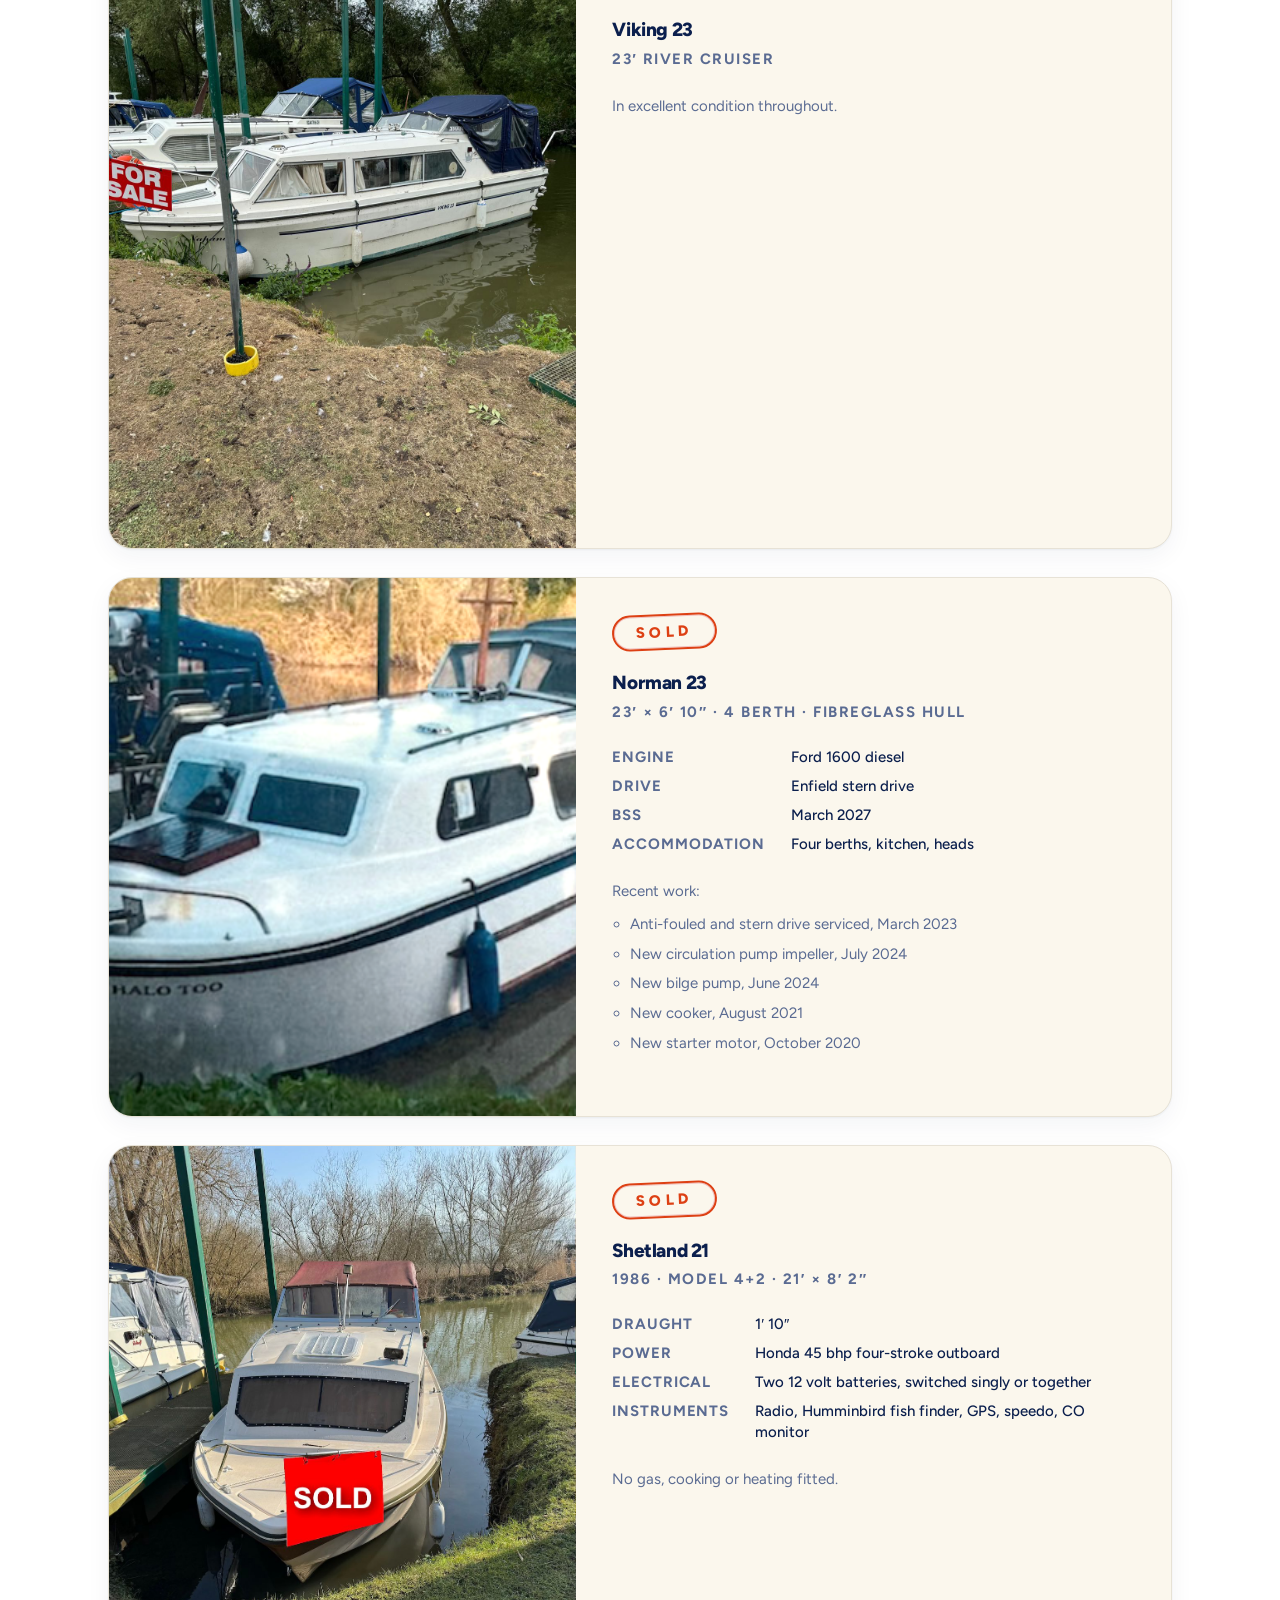
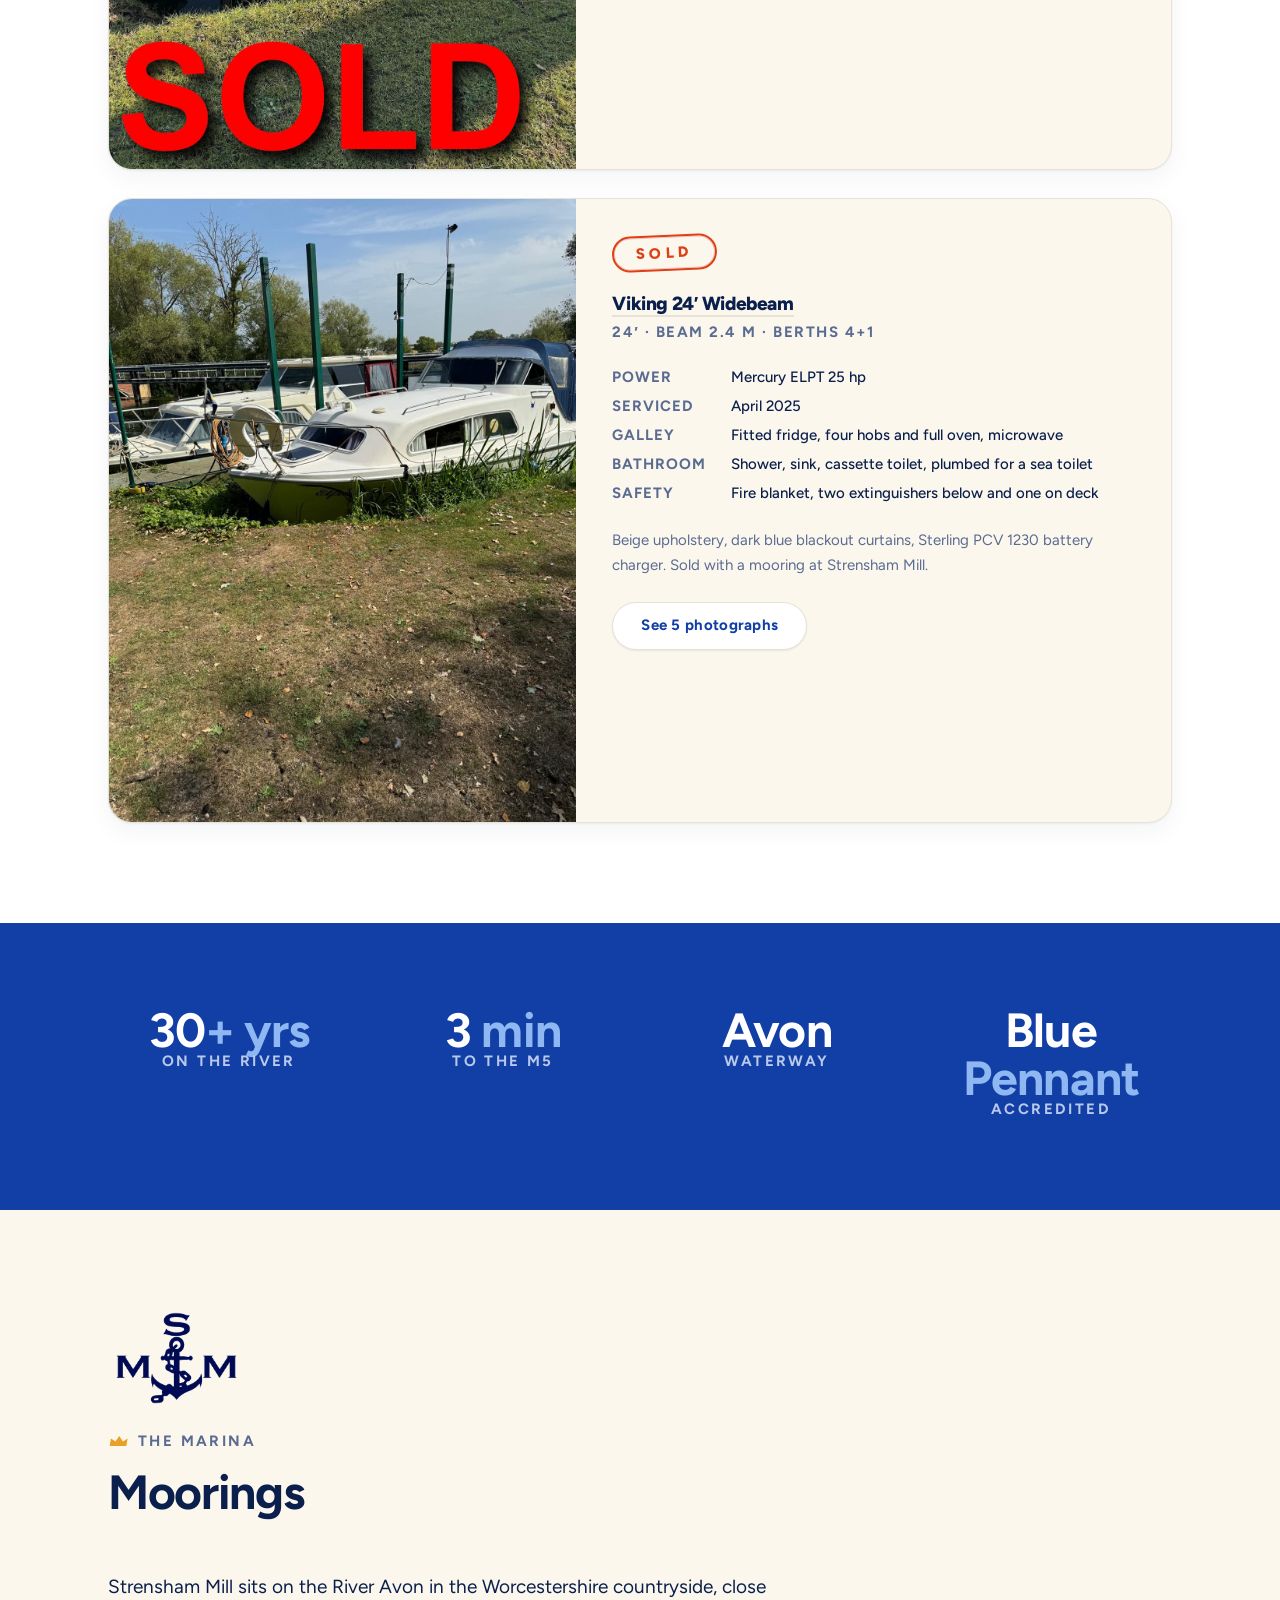
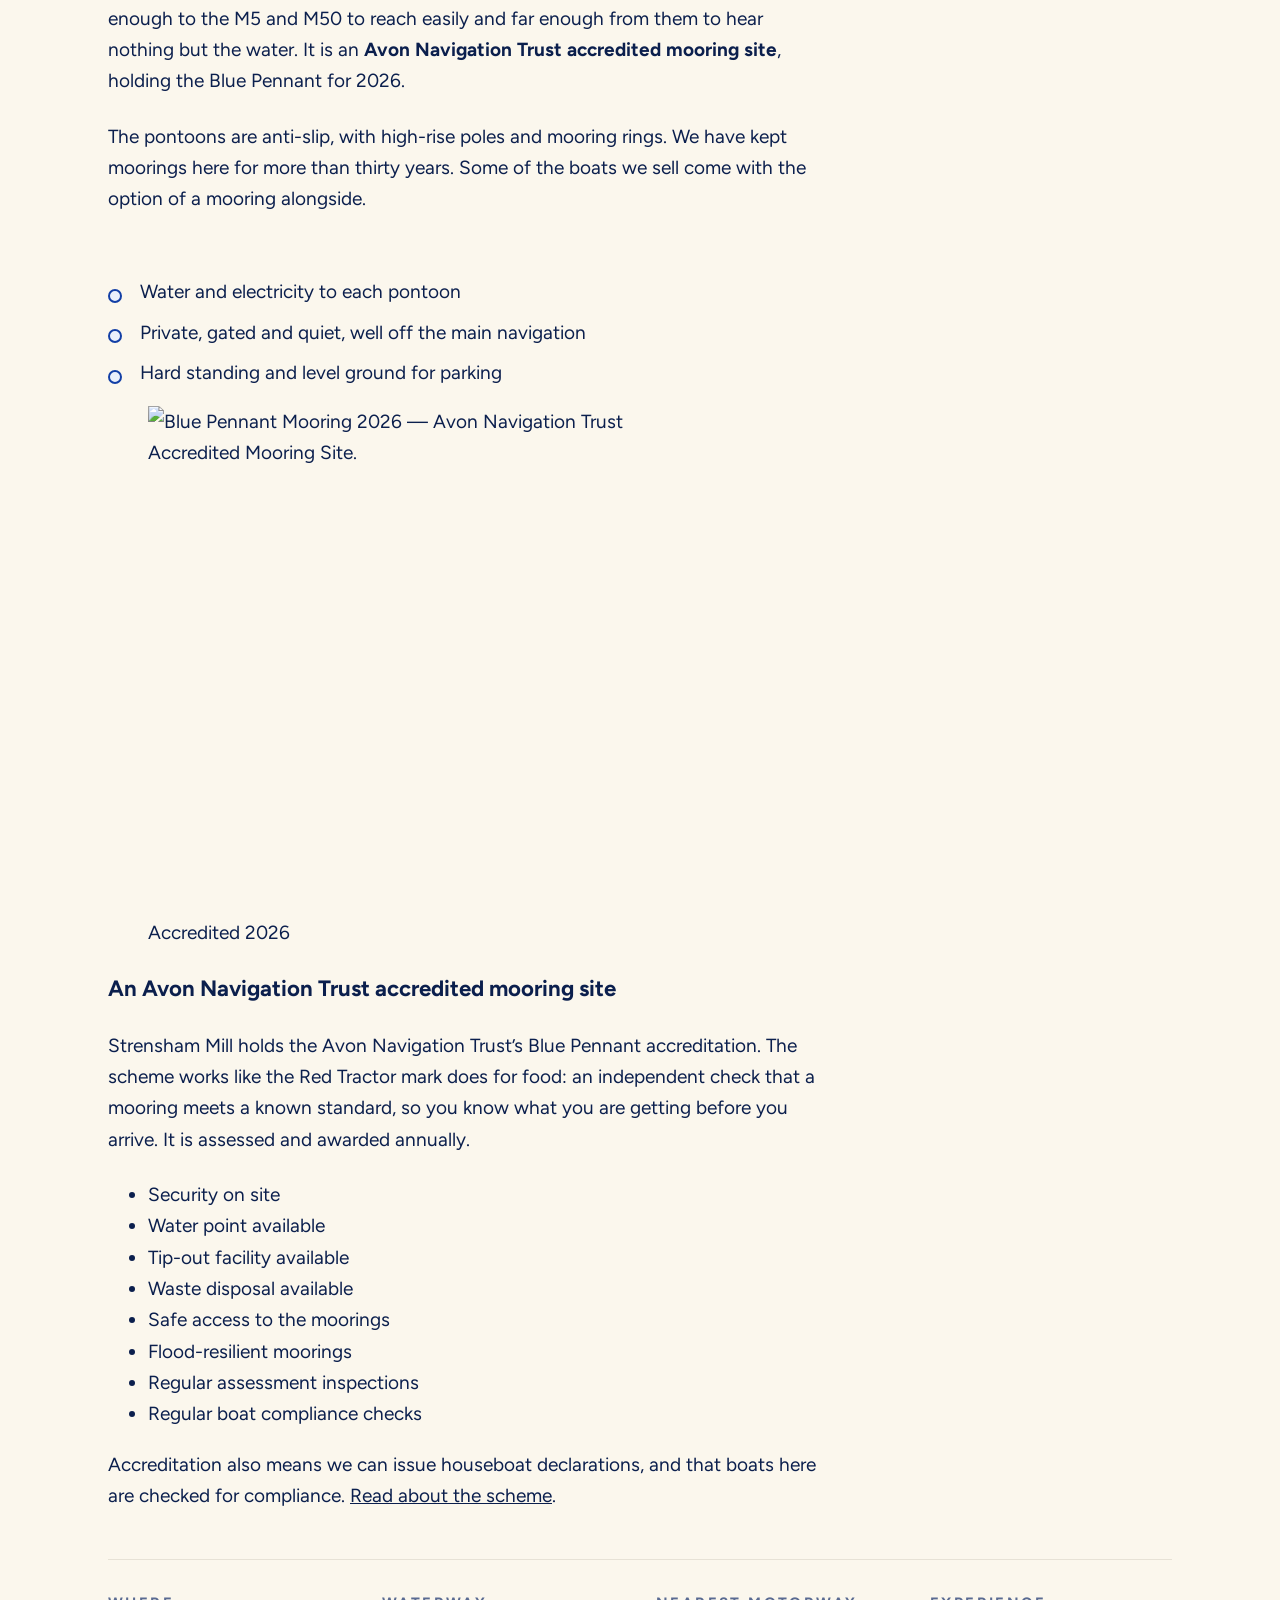
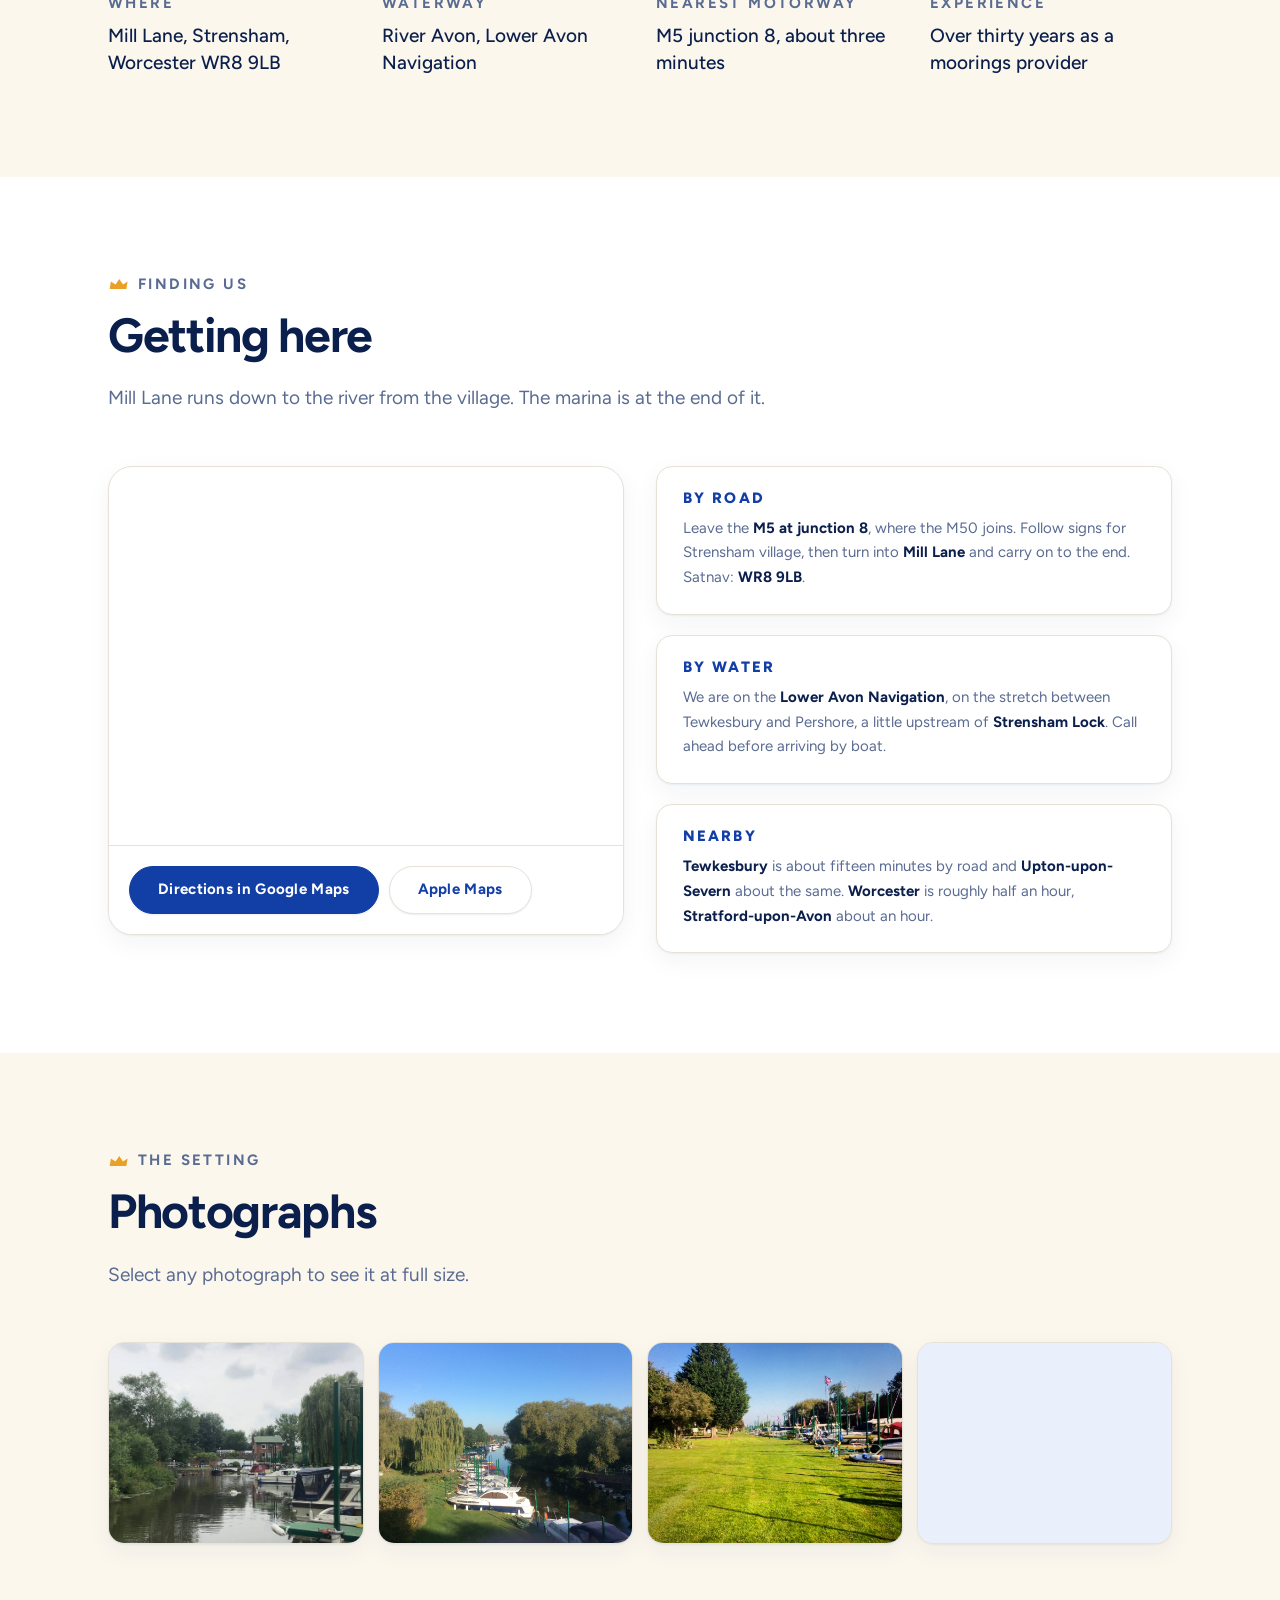
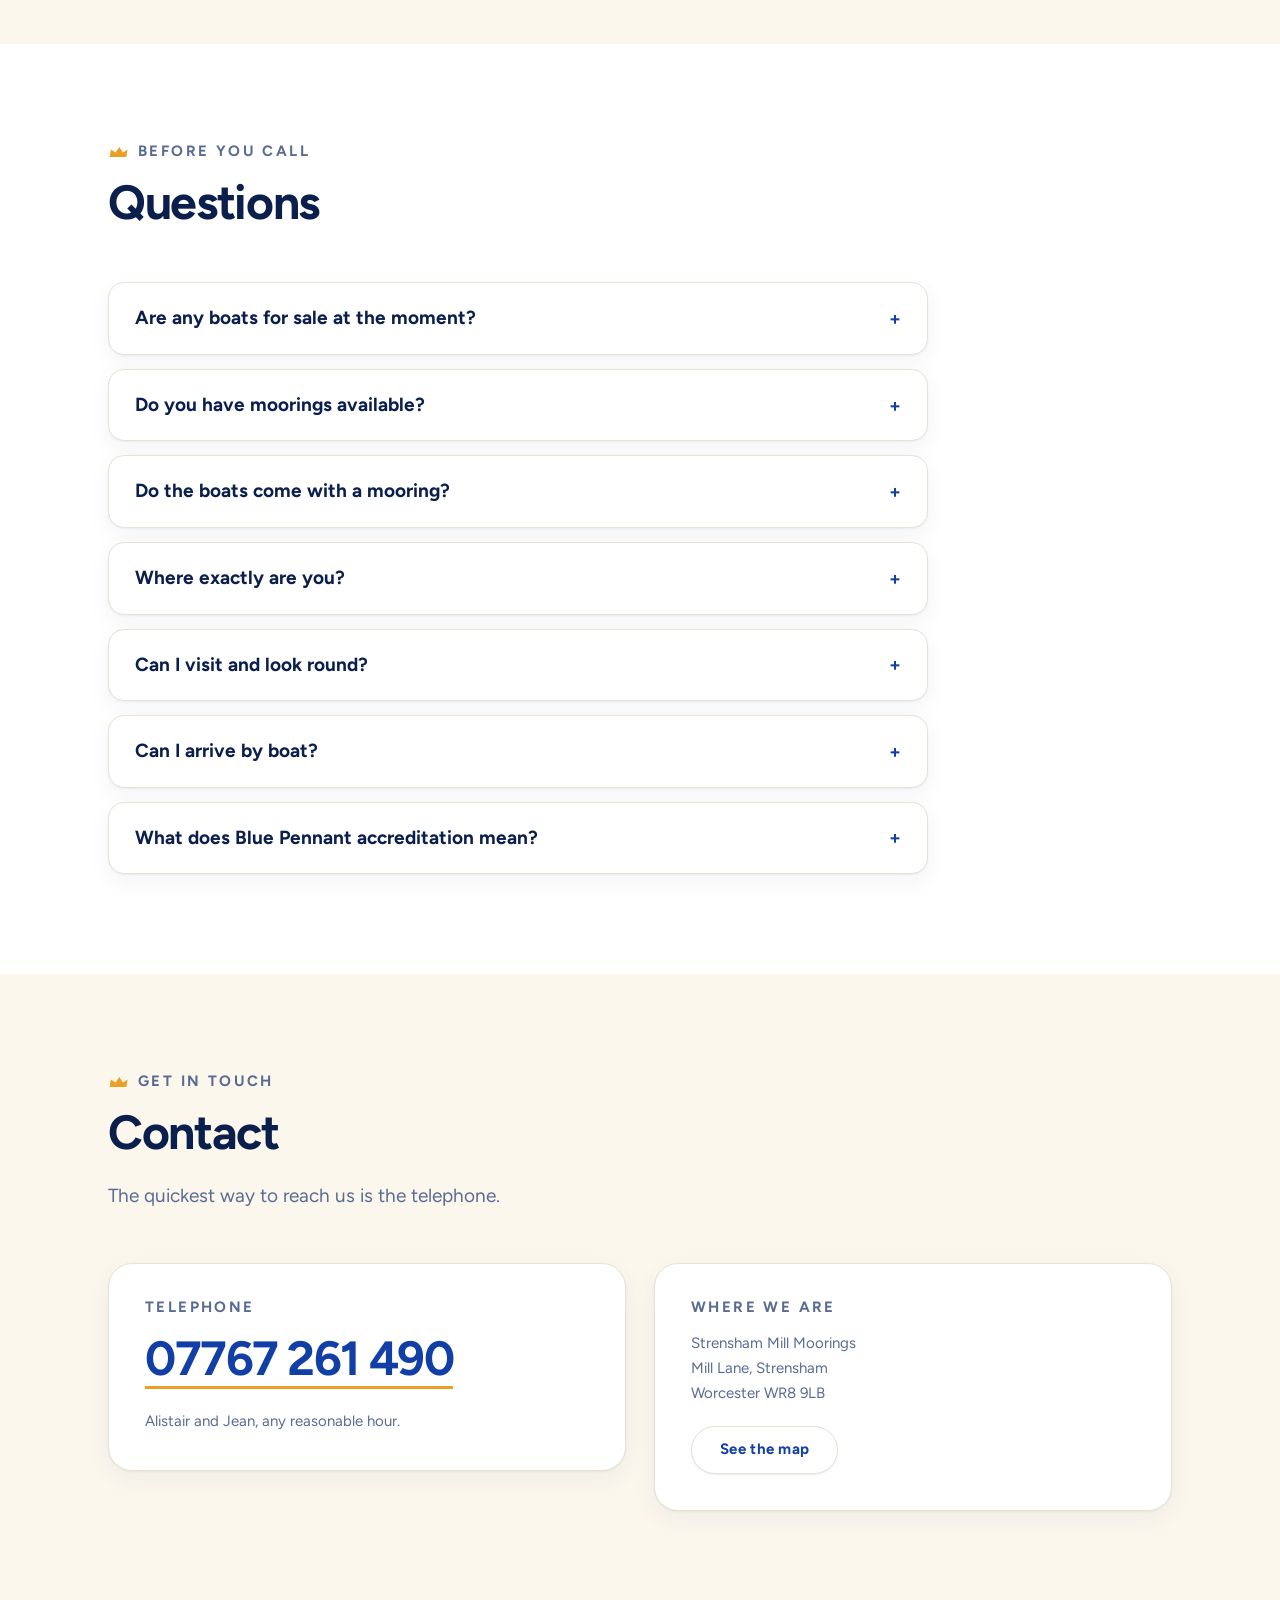
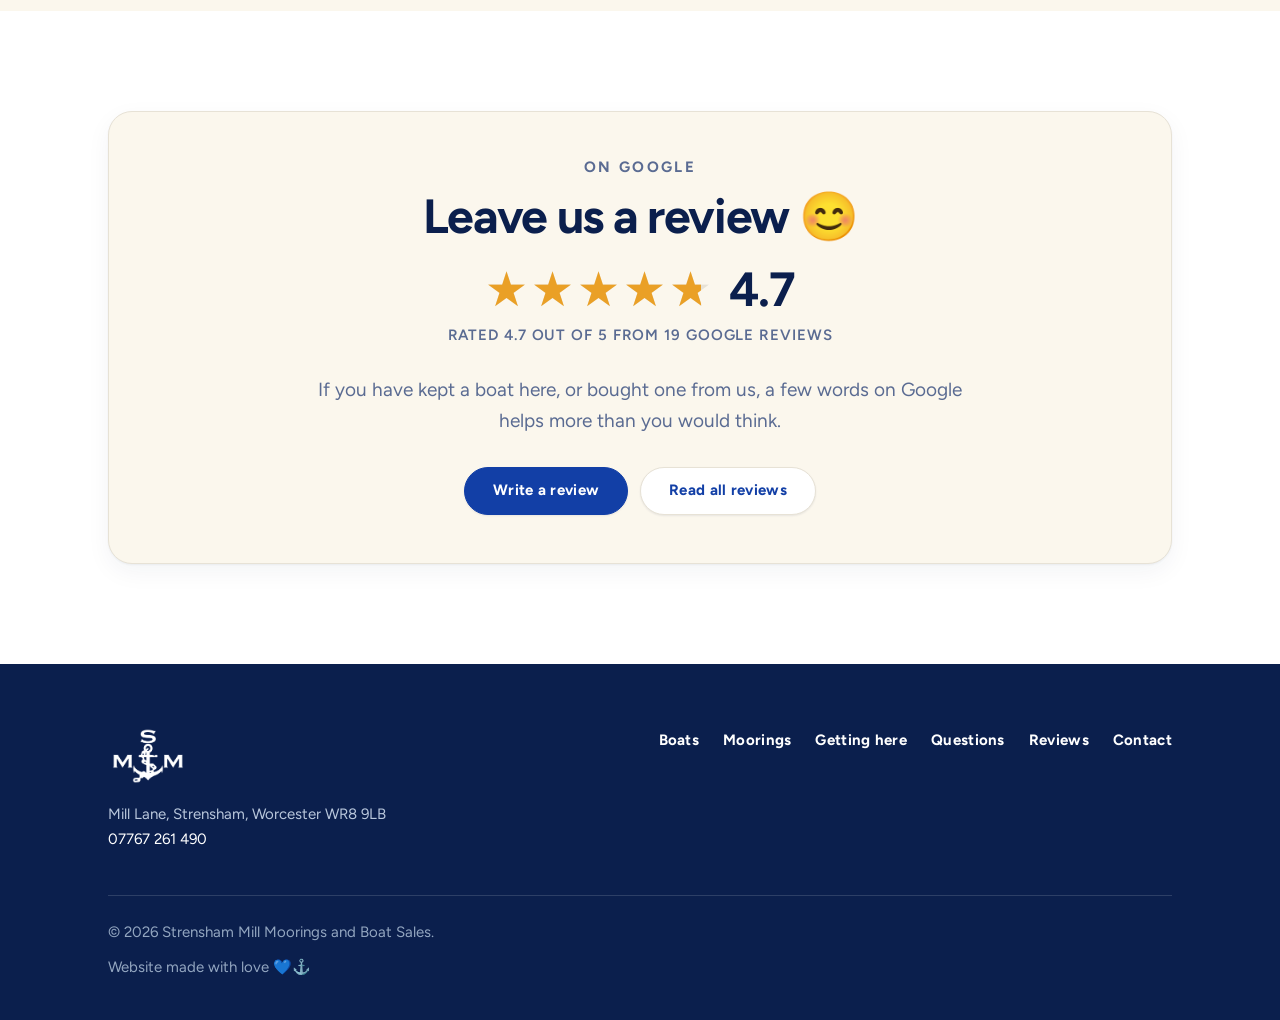
==== commit cf2f305a: "Add files via upload" ====
--- a/index.html
+++ b/index.html
@@ -61,6 +61,7 @@
 <div class="club-bar">
   <div class="wrap">
     <span class="cb-place">River Avon · Worcestershire</span>
+      <span class="cb-pennant">Blue Pennant accredited</span>
     <span class="cb-contact">
       <span class="cb-pc">WR8 9LB</span>
       <a href="tel:+447767261490">07767 261 490</a>
@@ -507,8 +508,8 @@
           <dd>Avon</dd>
         </div>
         <div class="stat" data-aos="fade-up" data-aos-delay="210">
-          <dt>Setting</dt>
-          <dd>Private</dd>
+          <dt>Accredited</dt>
+          <dd>Blue <span class="stat-unit">Pennant</span></dd>
         </div>
       </dl>
     </div>
@@ -532,7 +533,9 @@
         <p>
           Strensham Mill sits on the River Avon in the Worcestershire
           countryside, close enough to the M5 and M50 to reach easily and far
-          enough from them to hear nothing but the water.
+          enough from them to hear nothing but the water. It is an
+          <strong>Avon Navigation Trust accredited mooring site</strong>, holding
+          the Blue Pennant for 2026.
         </p>
         <p>
           The pontoons are anti-slip, with high-rise poles and mooring rings.
@@ -547,6 +550,46 @@
           <li data-aos="fade-up" data-aos-delay="120">Private, gated and quiet, well off the main navigation</li>
           <li data-aos="fade-up" data-aos-delay="180">Hard standing and level ground for parking</li>
         </ul>
+
+        <!-- ── Blue Pennant accreditation ──────────────── -->
+        <div class="pennant" data-aos="fade-up">
+          <figure class="pennant-mark">
+            <img src="assets/img/blue-pennant.png"
+                 alt="Blue Pennant Mooring 2026 — Avon Navigation Trust Accredited Mooring Site."
+                 width="520" height="511" loading="lazy" decoding="async">
+            <figcaption>Accredited 2026</figcaption>
+          </figure>
+
+          <div class="pennant-body">
+            <h3>An Avon Navigation Trust accredited mooring site</h3>
+            <p>
+              Strensham Mill holds the Avon Navigation Trust’s Blue Pennant
+              accreditation. The scheme works like the Red Tractor mark does for
+              food: an independent check that a mooring meets a known standard,
+              so you know what you are getting before you arrive. It is assessed
+              and awarded annually.
+            </p>
+
+            <ul class="pennant-criteria">
+              <li>Security on site</li>
+              <li>Water point available</li>
+              <li>Tip-out facility available</li>
+              <li>Waste disposal available</li>
+              <li>Safe access to the moorings</li>
+              <li>Flood-resilient moorings</li>
+              <li>Regular assessment inspections</li>
+              <li>Regular boat compliance checks</li>
+            </ul>
+
+            <p style="margin:0;">
+              Accreditation also means we can issue houseboat declarations, and
+              that boats here are checked for compliance.
+              <a href="https://www.avonnavigationtrust.org/licences?view=article&amp;id=64:blue-pennant-mooring-sites&amp;catid=14"
+                 target="_blank" rel="noopener">Read about the scheme</a>.
+            </p>
+          </div>
+        </div>
+
 
         <dl class="facts">
           <div data-aos="fade-up">
@@ -738,6 +781,17 @@
           <div class="faq-body">
             Yes, we are on the Lower Avon Navigation between Tewkesbury and
             Pershore, a little upstream of Strensham Lock. Call ahead.
+          </div>
+        </details>
+
+        <details data-aos="fade-up" data-aos-delay="360">
+          <summary>What does Blue Pennant accreditation mean?</summary>
+          <div class="faq-body">
+            It is the Avon Navigation Trust’s accreditation scheme for moorings,
+            assessed and awarded annually. To hold it a site must have security,
+            a water point, tip-out and waste disposal, safe access and
+            flood-resilient moorings, and must pass regular inspections and boat
+            compliance checks. It also means we can issue houseboat declarations.
           </div>
         </details>
       </div>
@@ -948,6 +1002,18 @@
         "name": "River moorings",
         "description": "Serviced moorings on anti-slip pontoons with high-rise poles and mooring rings.",
         "areaServed": "River Avon, Worcestershire"
+      },
+      "award": "Avon Navigation Trust Blue Pennant Accredited Mooring Site, 2026",
+      "hasCredential": {
+        "@type": "EducationalOccupationalCredential",
+        "name": "Blue Pennant Mooring Accreditation",
+        "credentialCategory": "Accreditation",
+        "recognizedBy": {
+          "@type": "Organization",
+          "name": "Avon Navigation Trust",
+          "url": "https://www.avonnavigationtrust.org/"
+        },
+        "validFor": "P1Y"
       }
     },
     {
@@ -1272,6 +1338,14 @@
             "@type": "Answer",
             "text": "Yes. Strensham Mill is on the Lower Avon Navigation between Tewkesbury and Pershore, a little upstream of Strensham Lock. Call ahead."
           }
+        },
+        {
+          "@type": "Question",
+          "name": "What does Blue Pennant accreditation mean?",
+          "acceptedAnswer": {
+            "@type": "Answer",
+            "text": "It is the Avon Navigation Trust’s accreditation scheme for moorings, assessed and awarded annually. To hold it a site must have security, a water point, tip-out and waste disposal, safe access and flood-resilient moorings, and must pass regular inspections and boat compliance checks. It also means we can issue houseboat declarations."
+          }
         }
       ]
     }
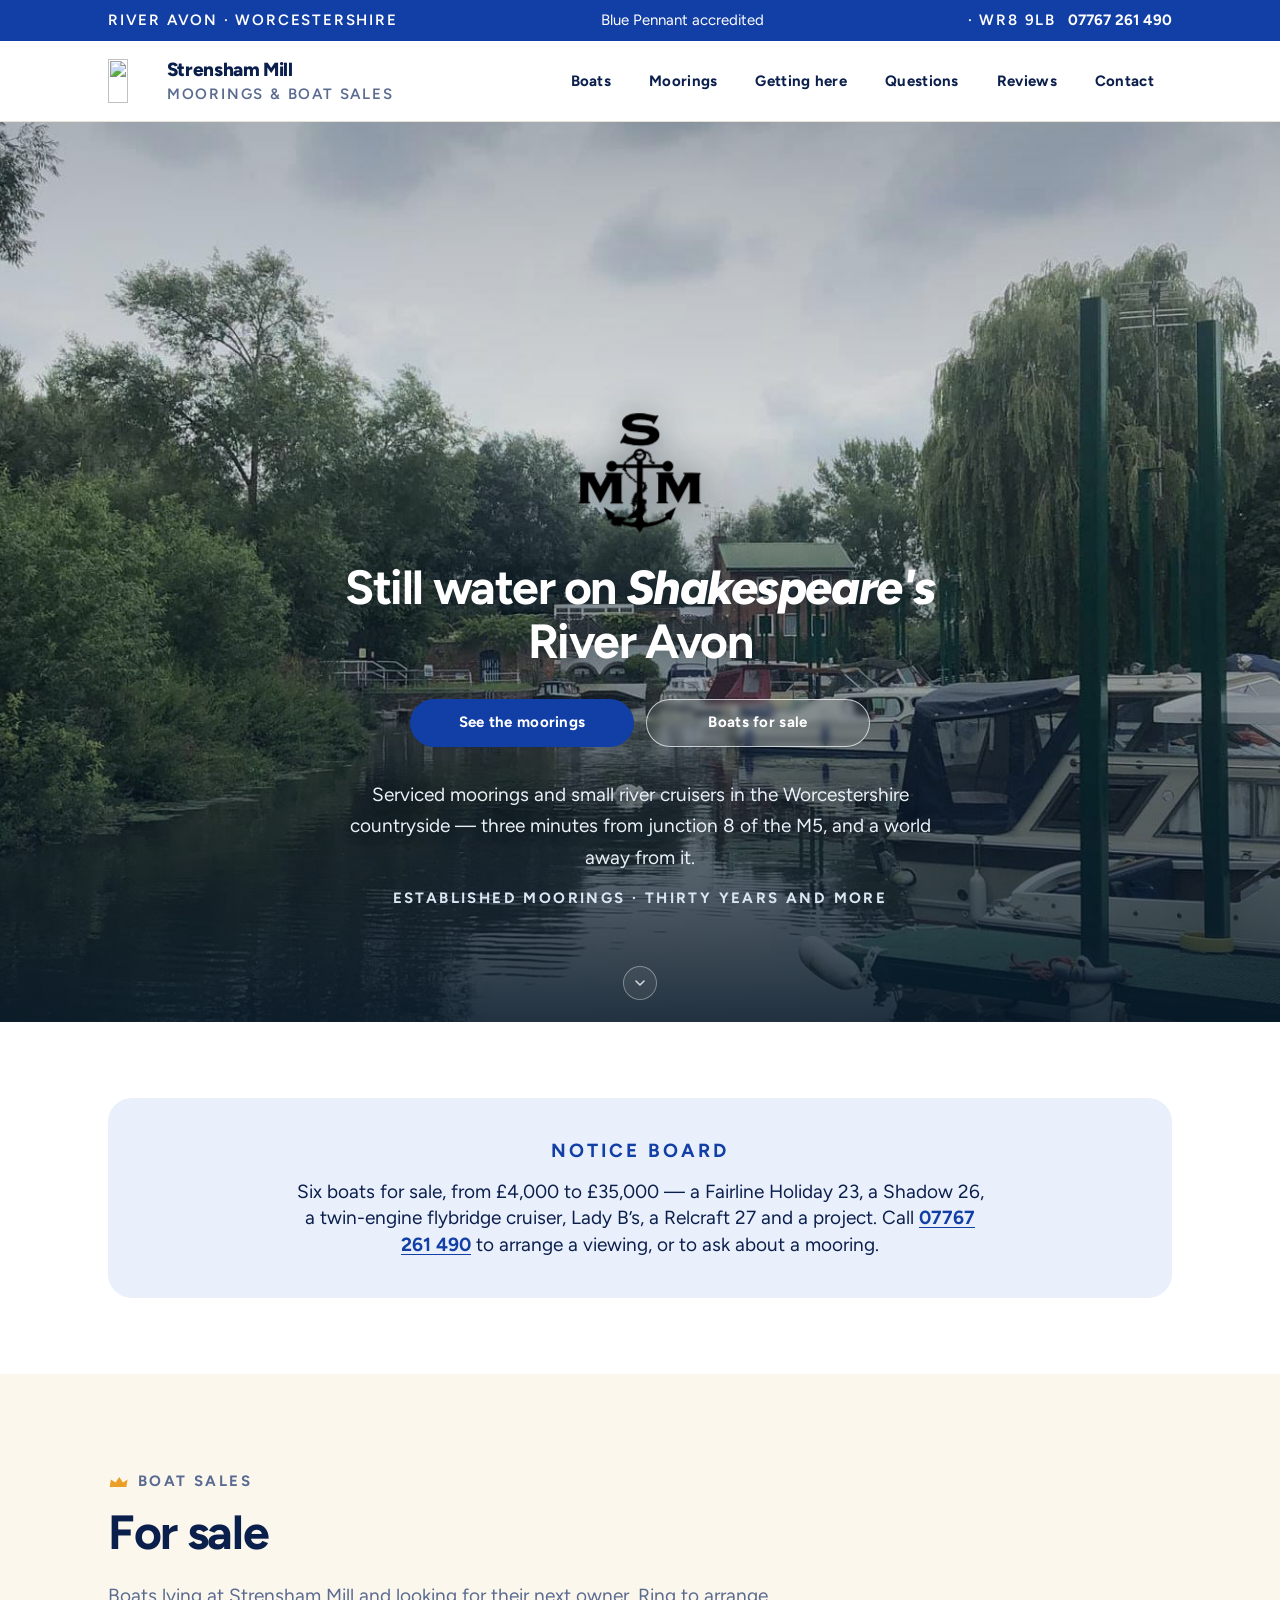
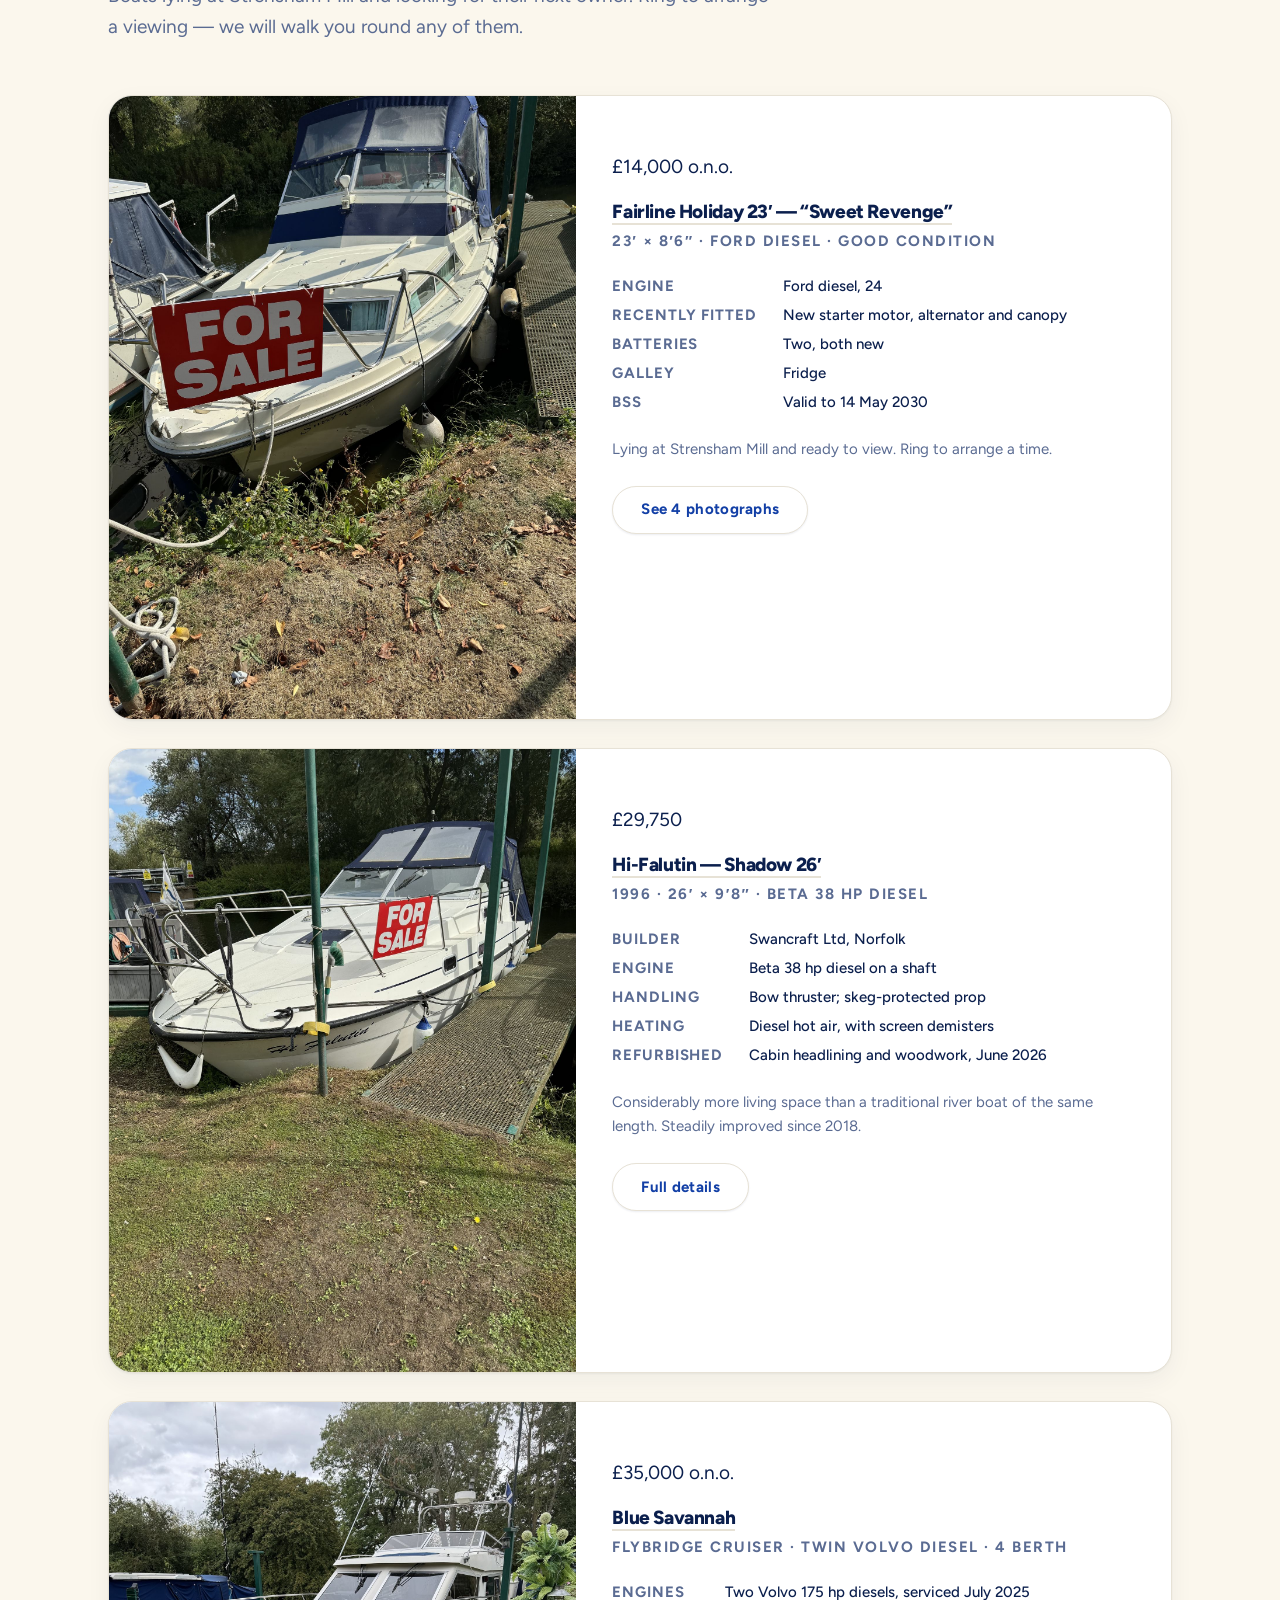
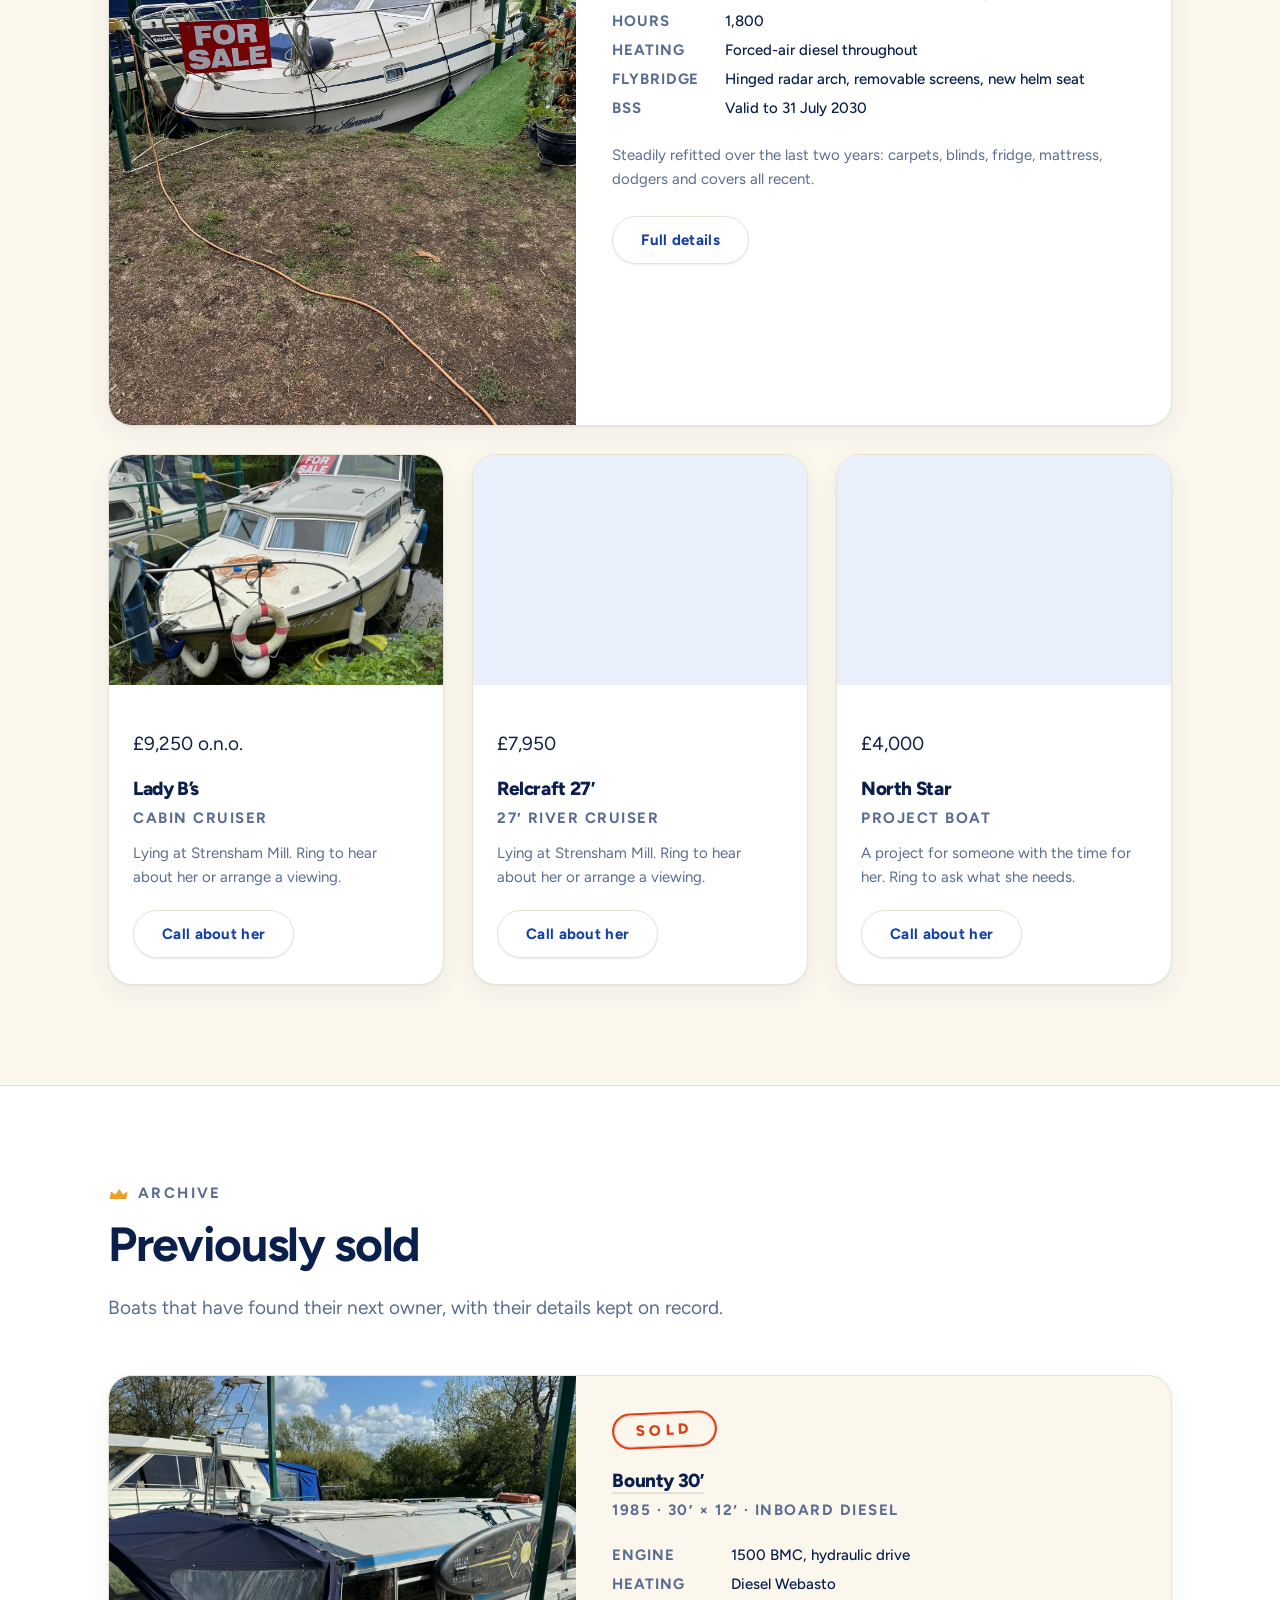
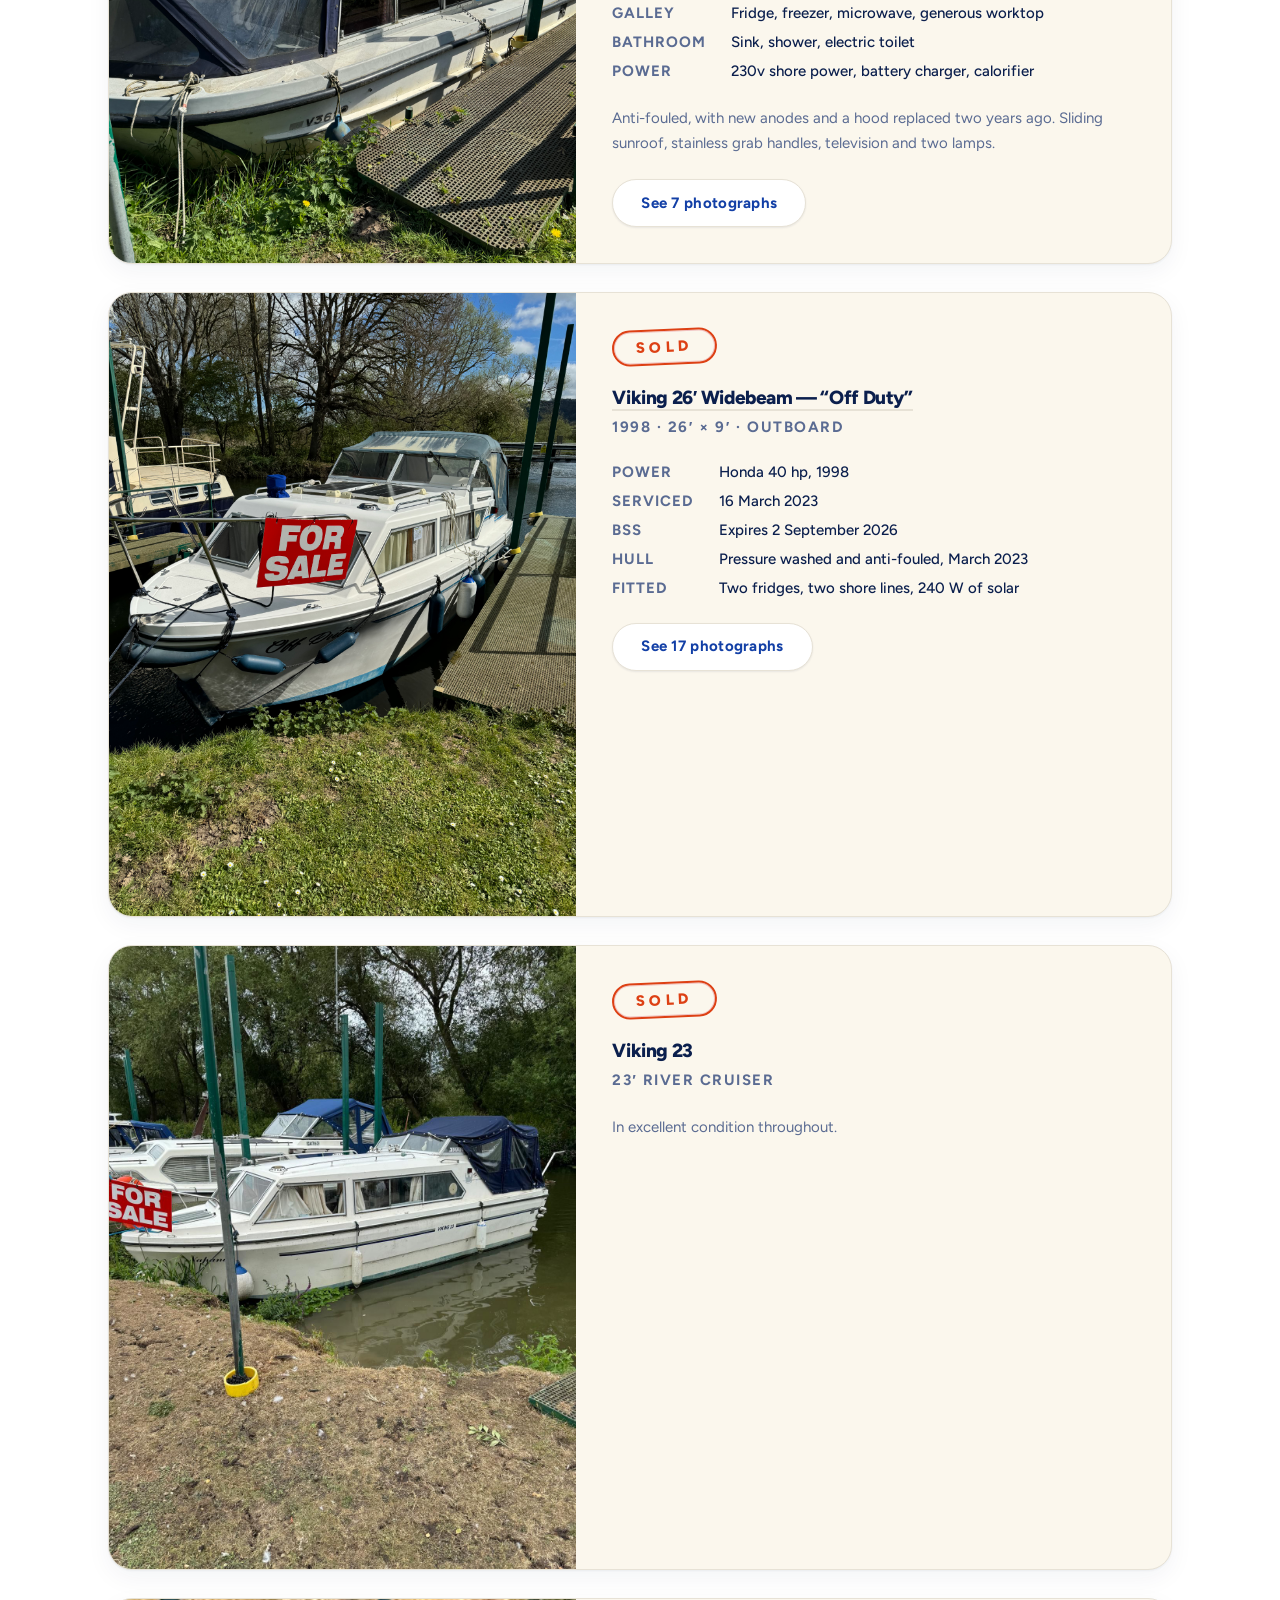
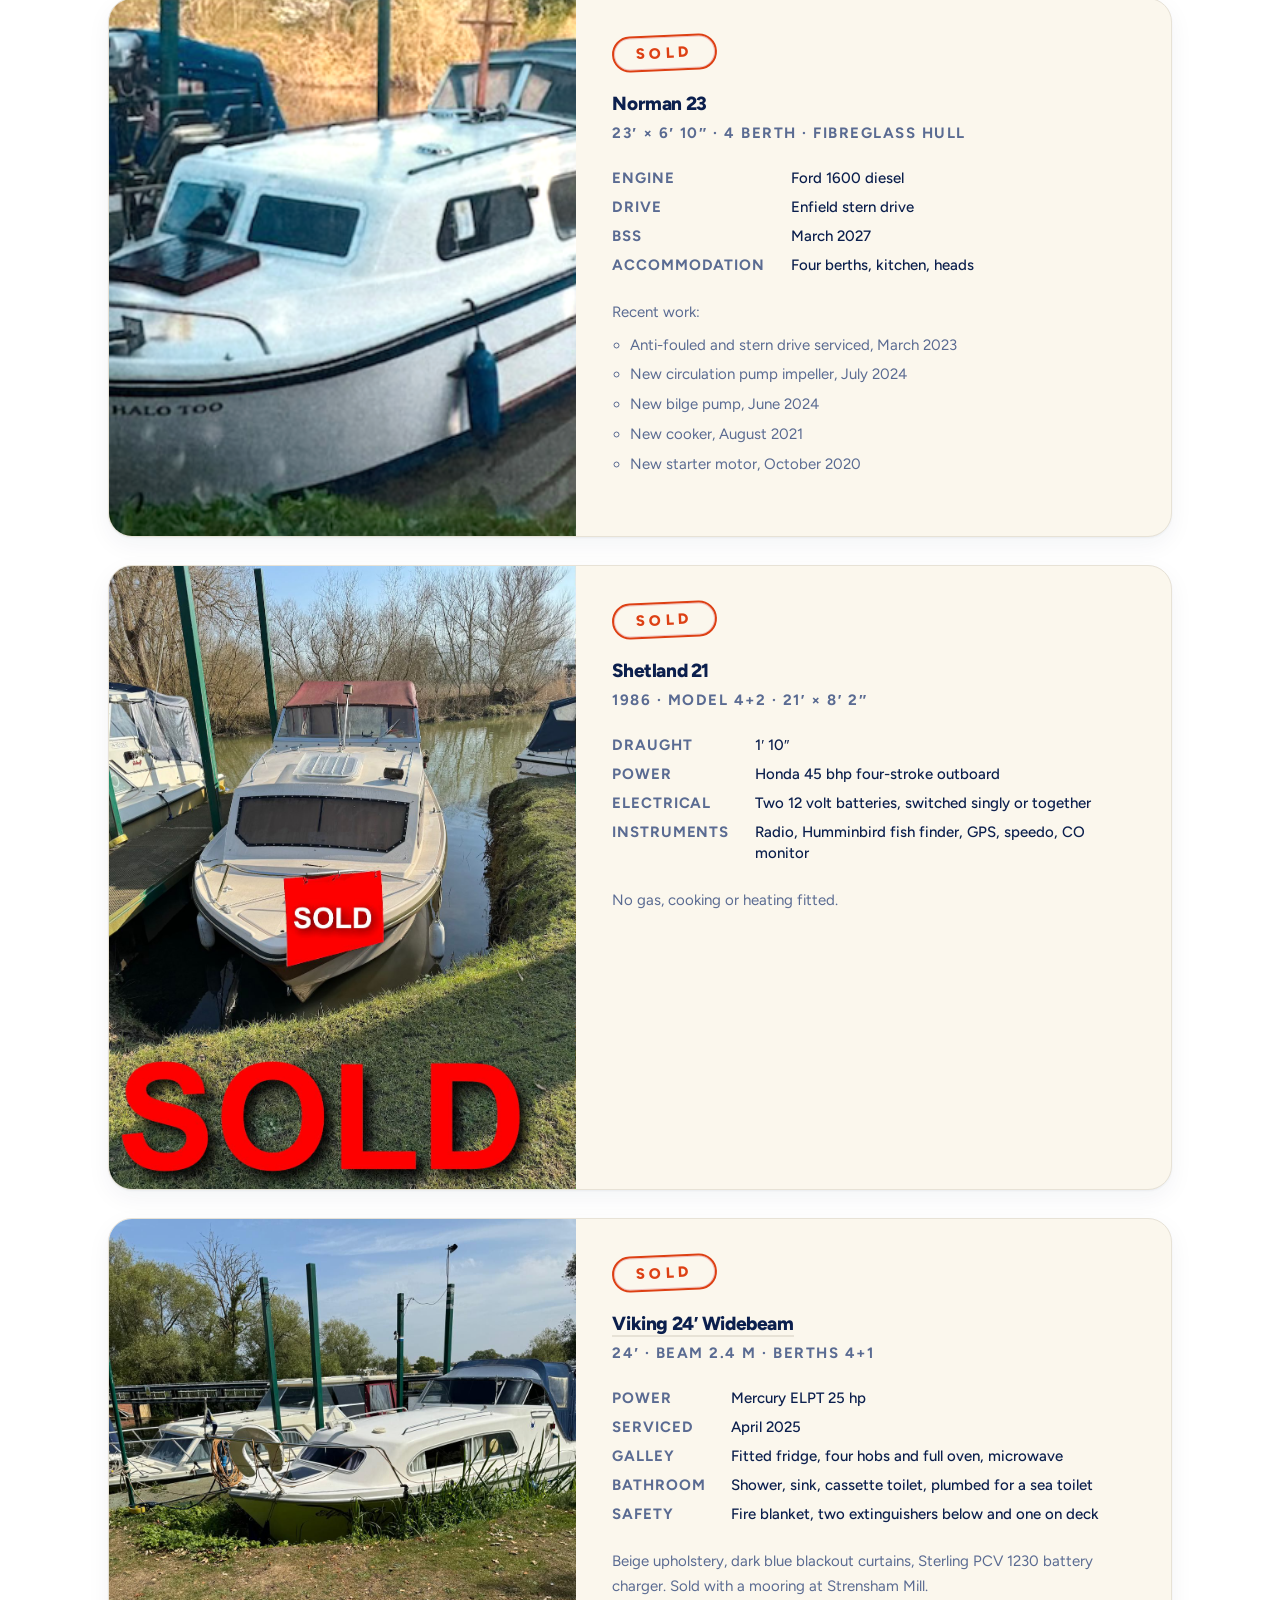
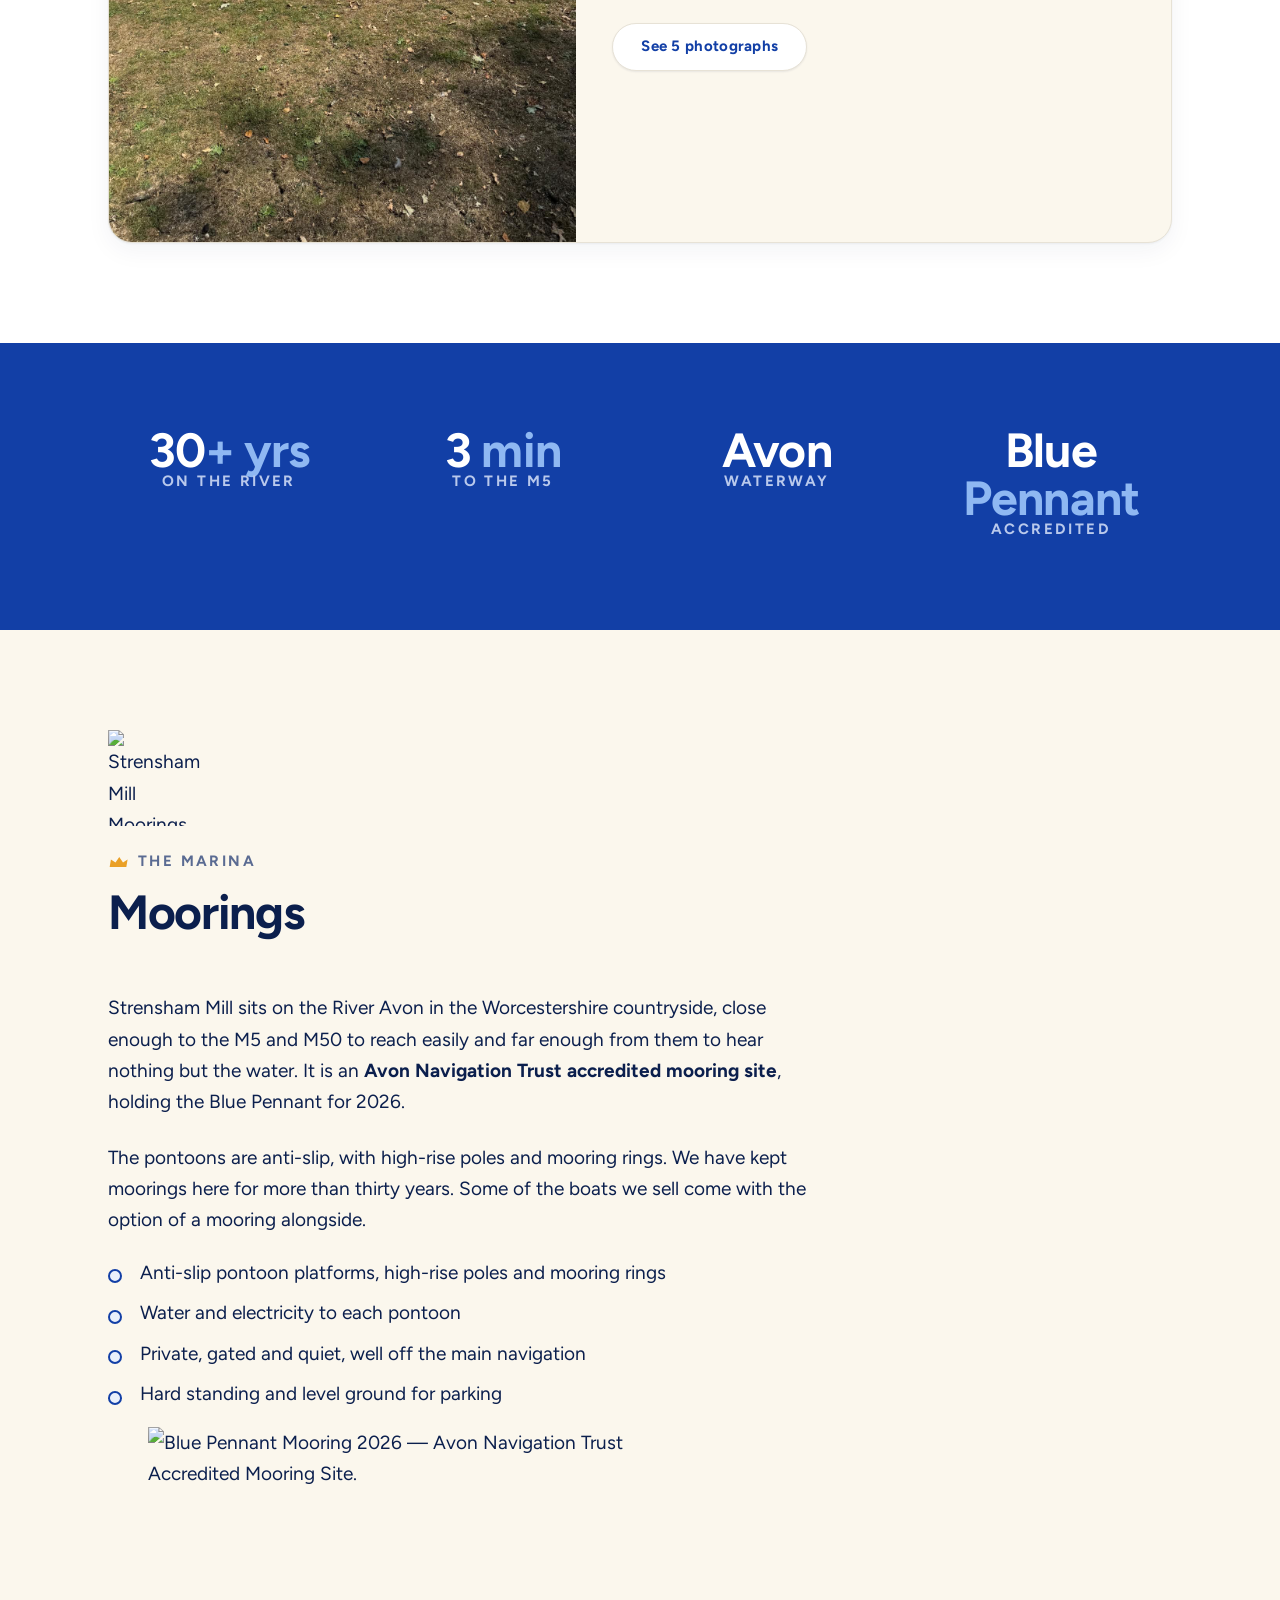
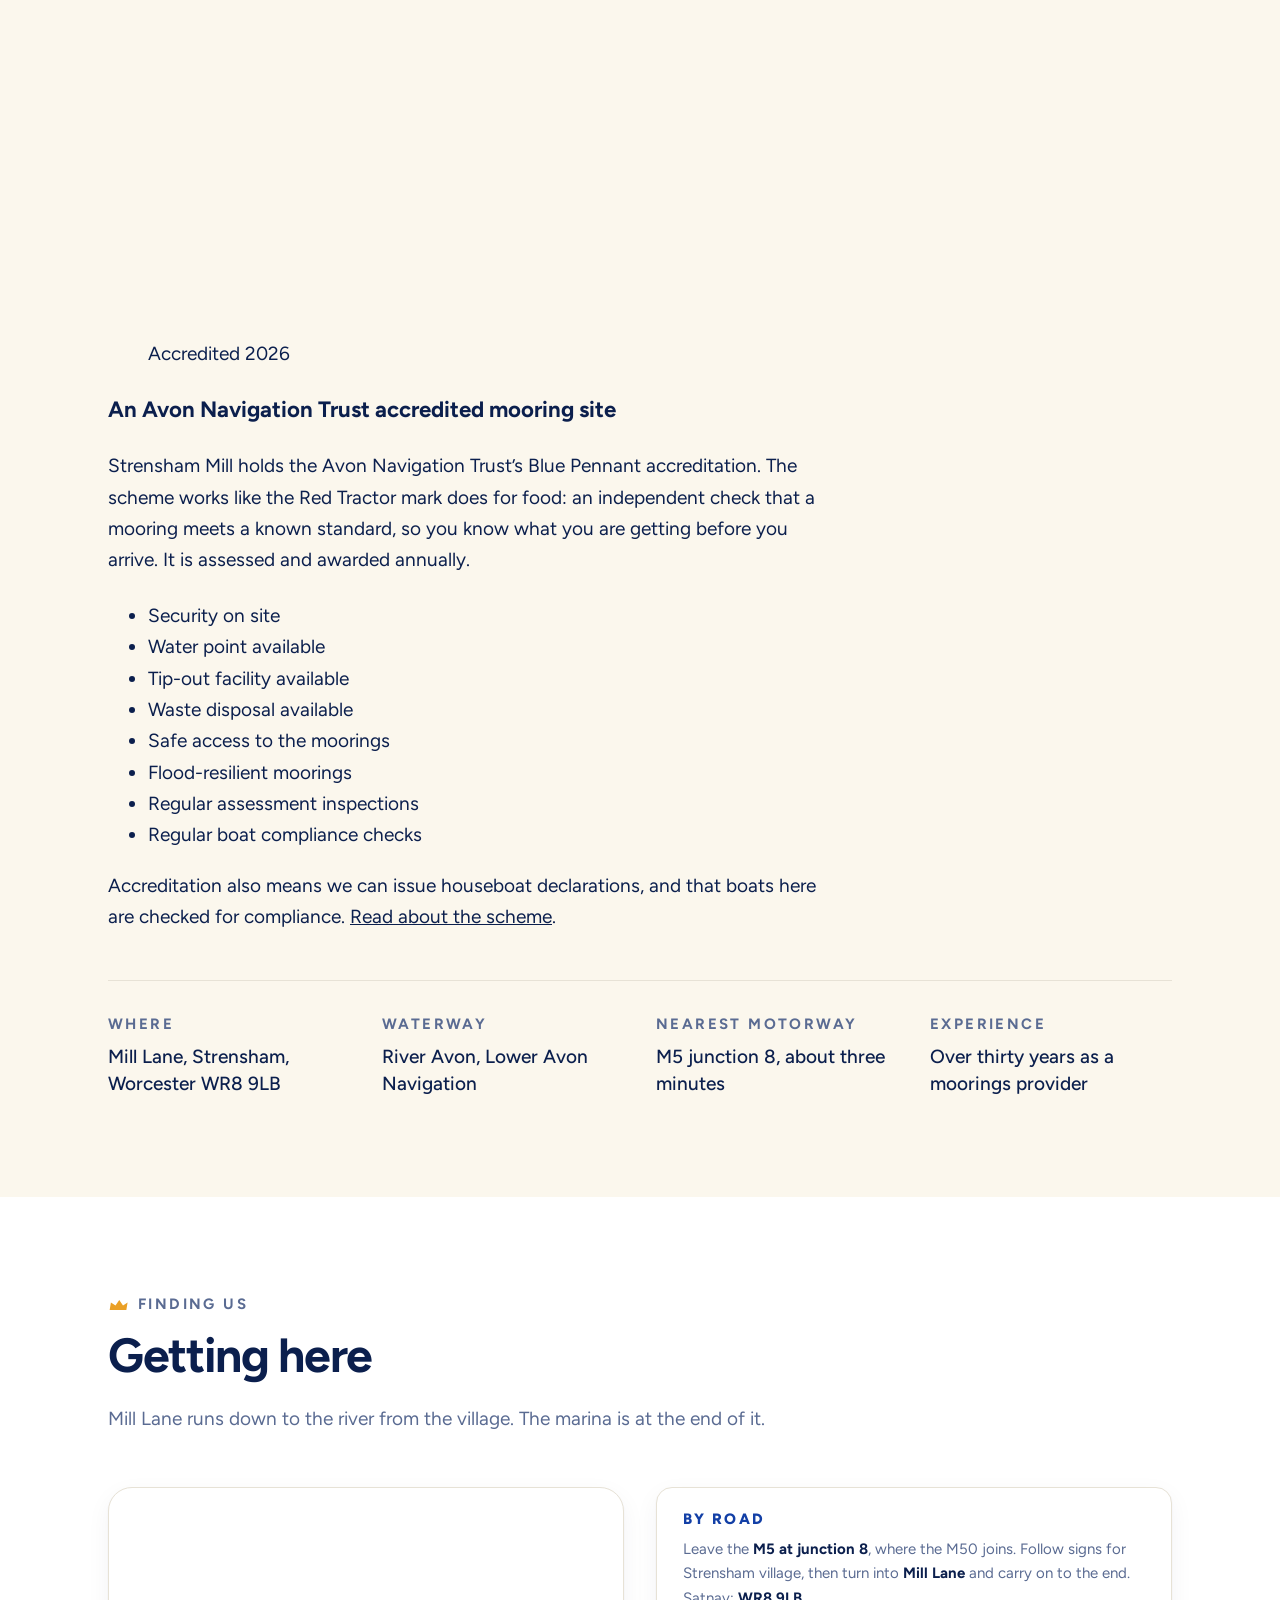
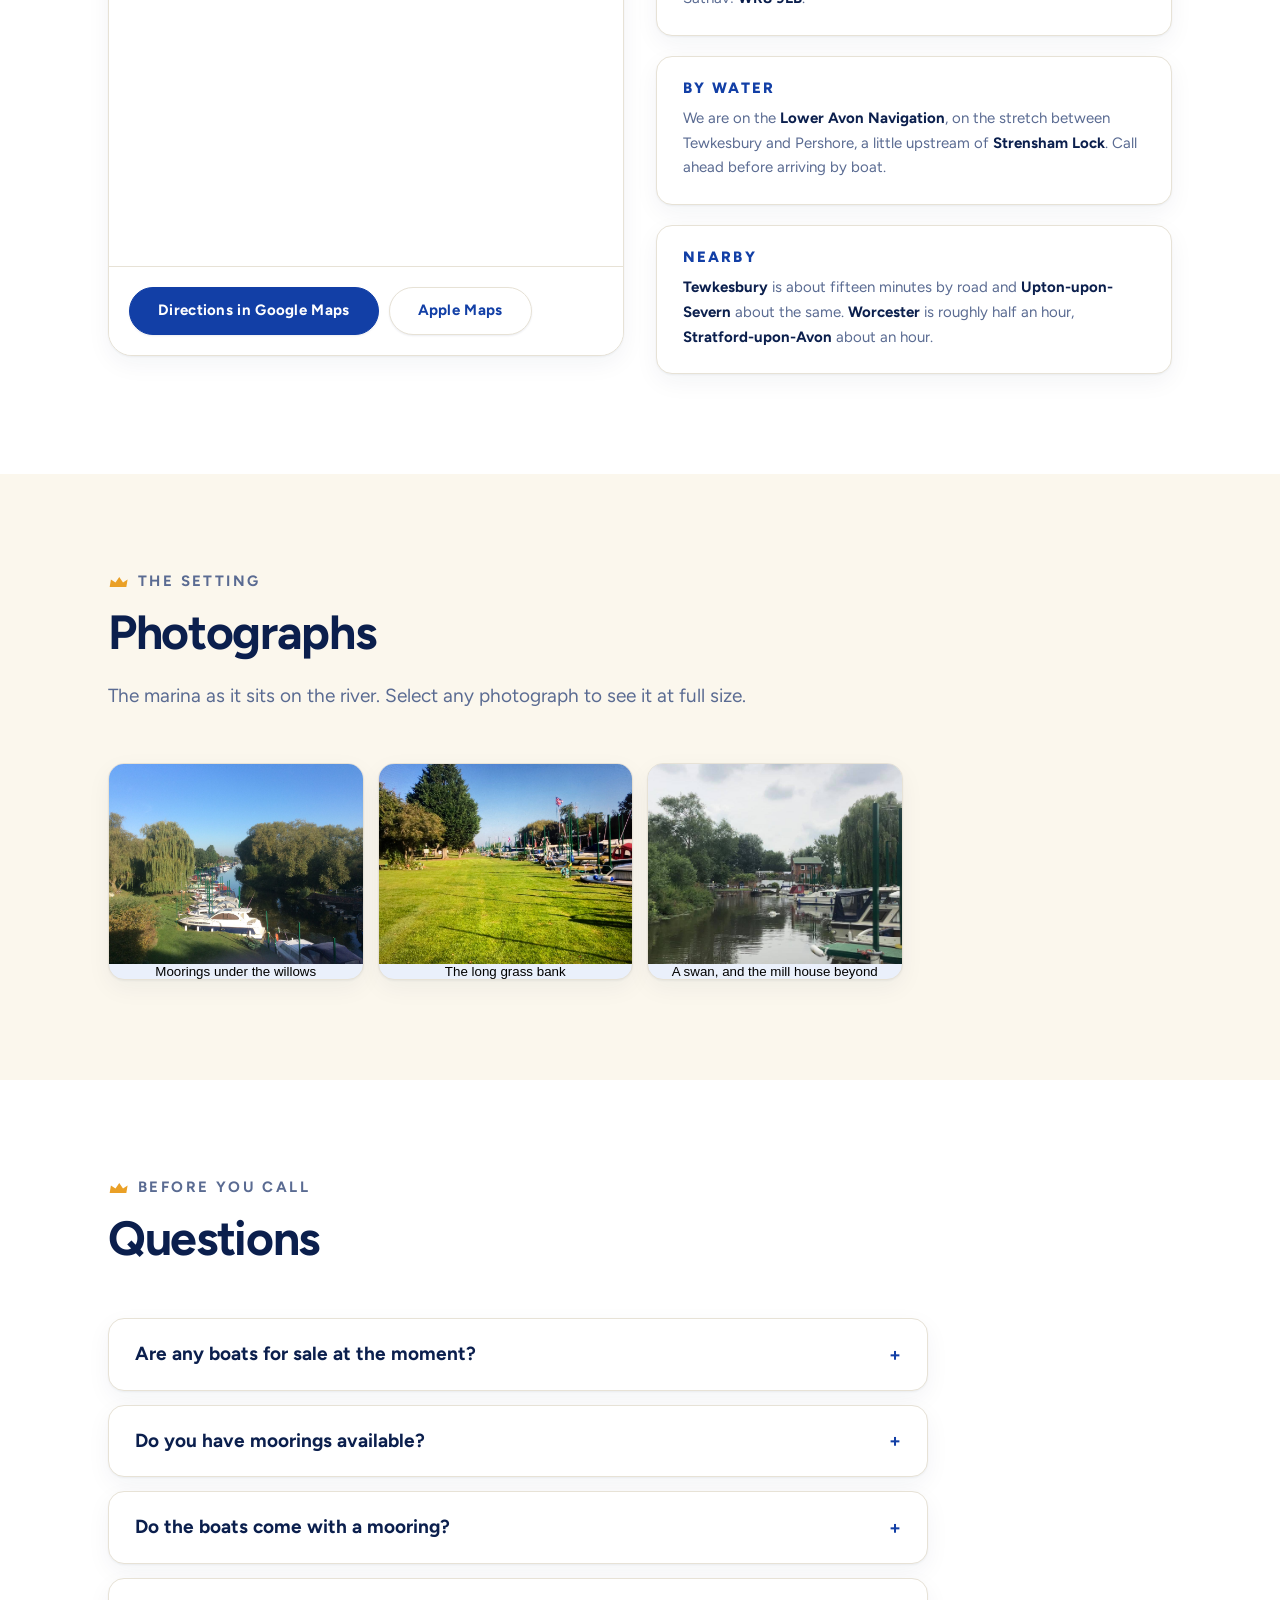
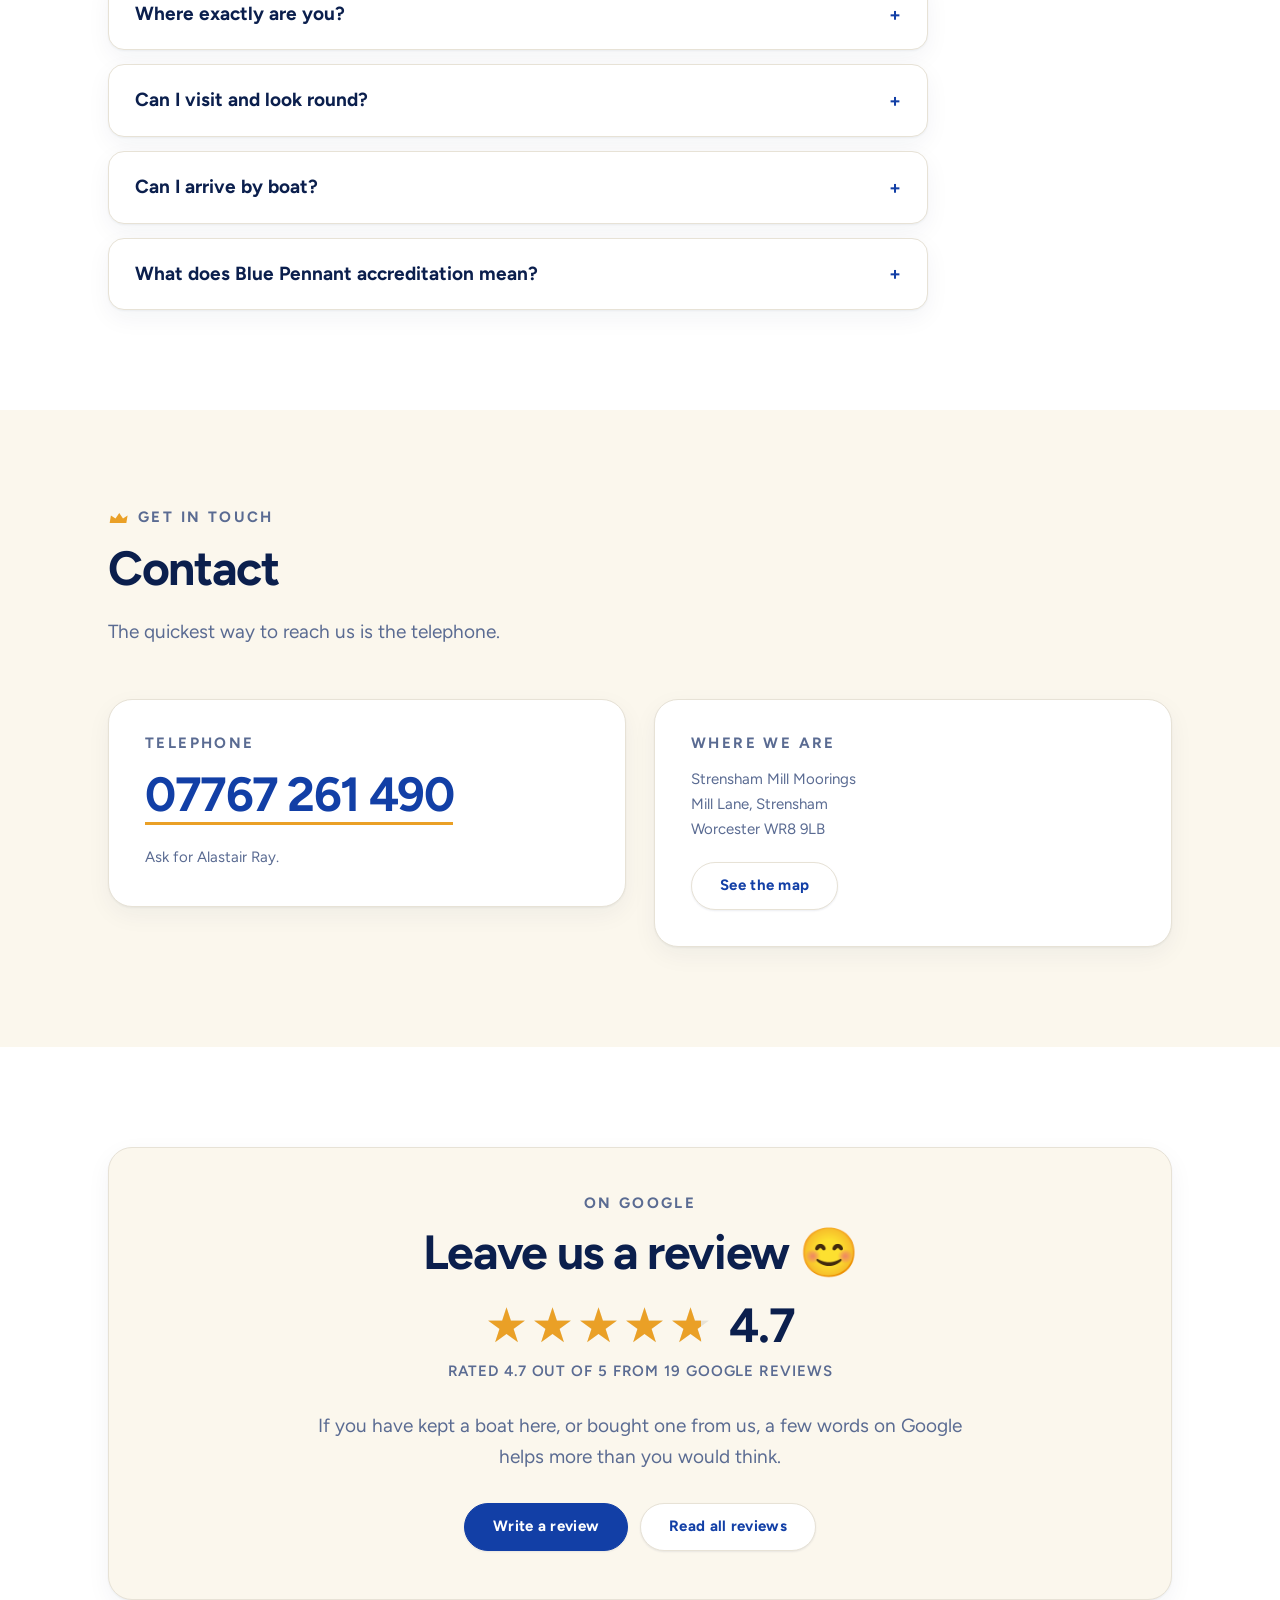
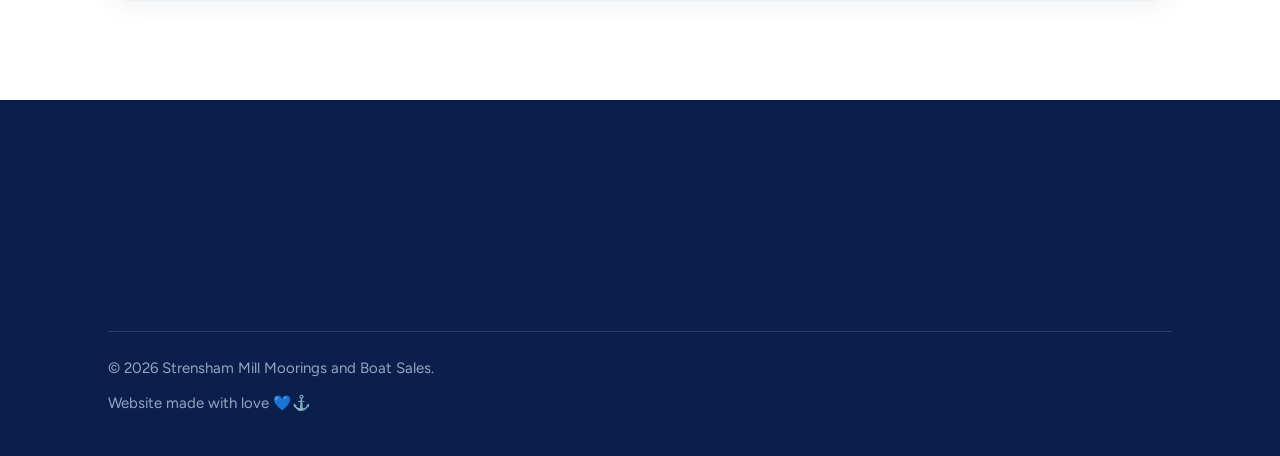
==== commit a8363e67: "Add files via upload" ====
--- a/index.html
+++ b/index.html
@@ -35,6 +35,7 @@
 <meta name="twitter:image:alt" content="The River Avon at Strensham Mill, with willows, a swan and moored river cruisers.">
 
 
+<link rel="icon" type="image/svg+xml" href="assets/img/smm-mark.svg">
 <link rel="icon" href="assets/img/favicon.ico" sizes="any">
 <link rel="icon" type="image/png" sizes="16x16" href="assets/img/favicon-16.png">
 <link rel="icon" type="image/png" sizes="32x32" href="assets/img/favicon-32.png">
@@ -49,6 +50,29 @@
 <link rel="stylesheet" href="https://fonts.googleapis.com/css2?family=Figtree:ital,wght@0,300..900;1,300..900&display=swap">
 <link rel="preload" as="image" href="assets/img/hero-marina.jpg" fetchpriority="high">
 <link rel="stylesheet" href="assets/css/strensham.css">
+<style>
+/* Page-specific styles that live here rather than in strensham.css,
+   so this page can be updated by uploading this one file. */
+/* ── Brief listings ──────────────────────────────────────────
+   Boats with a photograph and a price but no write-up yet sit as a
+   row of three beneath the full listings, rather than as full-width
+   cards with an empty body. The boats with something to say get the
+   room; the rest are still seen at a glance. */
+#boats .berth-list{grid-template-columns:repeat(3,minmax(0,1fr));}
+#boats .berth-list > .berth:not(.berth--brief){grid-column:1 / -1;}
+.berth.berth--brief{display:flex;flex-direction:column;}
+.berth--brief .berth-figure{min-height:0;flex:0 0 auto;overflow:hidden;}
+.berth--brief .berth-figure img{height:230px;min-height:0;}
+.berth--brief .berth-body{padding:24px 24px 26px;display:flex;flex-direction:column;flex:1 1 auto;}
+.berth--brief .berth-meta{margin-bottom:12px;}
+.berth--brief .notes{flex:1 1 auto;margin-bottom:20px;}
+.berth--brief .price,.berth--brief .btn{align-self:flex-start;}
+@media (max-width:840px){
+  #boats .berth-list{grid-template-columns:1fr;}
+  .berth--brief .berth-figure img{height:220px;}
+  .berth--brief .berth-body{padding:22px 23px 24px;}
+}
+</style>
 <script>/* reveal guard: hide pre-paint, never leave content invisible */(function(){var d=document.documentElement;d.classList.add("aos-ready");setTimeout(function(){if(!d.classList.contains("aos-done"))d.classList.add("aos-fallback");},2500);})();</script>
 </head>
 
@@ -73,7 +97,7 @@
 <header class="site-header">
   <div class="header-inner">
     <a class="brand" href="/" aria-label="Strensham Mill Moorings and Boat Sales — home">
-      <img src="assets/img/logo-blue.png" alt="" width="63" height="44" decoding="async">
+      <img src="assets/img/smm-mark.svg" alt="" width="51" height="50" decoding="async">
       <span class="brand-text">
         <span class="brand-name">Strensham Mill</span>
         <span class="brand-sub">Moorings &amp; Boat Sales</span>
@@ -112,9 +136,7 @@
            aria-description="The River Avon at Strensham Mill: willow trees, a swan on still water, the mill house, and river cruisers moored along the pontoons.">
     <div class="hero-scrim" aria-hidden="true"></div>
     <div class="hero-copy" data-aos="fade-up">
-      <img class="hero-logo" src="assets/img/logo-white.png"
-           alt="Strensham Mill Moorings" width="119" height="84"
-           decoding="async">
+      <svg class="hero-logo" viewBox="252.3 408.8 1425.3 1386.2" role="img" aria-labelledby="hero-mark-t"><title id="hero-mark-t">Strensham Mill Moorings</title><defs><mask id="smm-wind-m" maskUnits="userSpaceOnUse" x="252.3" y="408.8" width="1425.3" height="1386.2"><g fill="none" stroke="#fff" stroke-width="96" stroke-linecap="round" stroke-linejoin="round"><path class="smm-wind" pathLength="1" d="M1119 986L1106.4 983L1097.3 979.3L1087.1 973L1082.2 967.3L1081.9 961.5L1088.9 944L1089.8 932L1083.1 903.5L1076.6 890.7L1070.9 884.4L1060.3 877.7L1051.4 867.9L1041.3 863.6L1031.8 862.1L1020.7 864.3L1004.5 871.8L962.8 899.3L956.8 898.3L945.8 887.6L938.5 884.7L922 886L906.7 891.5L882.3 905.3L865.2 923.6L848.7 932.3L838.8 939.5L831.3 947.7L815.8 972.9L812.1 975.6L802.5 979.3L797.7 984.9L790.8 1001.5L784.8 1022L780.4 1050.1L780.7 1061.1L784.5 1065.6L797.6 1070.8L804.6 1077.7L809.3 1085L813.9 1099.4L819.2 1109.1L848.3 1145.2L878.6 1166.8L898.8 1178.8L908.3 1187.9L914 1197.3L917.5 1199.9L953.8 1207L990 1207.7L1004.9 1209.5L1018.4 1213.1L1023.3 1217.7L1024.6 1233.8L1033.8 1252L1037.7 1264.6L1037.6 1276.1L1033.8 1285.7L1023.2 1297.7L1001.4 1316.8L995.4 1316.5L980.7 1305.3L975.9 1304.6L970 1305.5L954.3 1312.6L915.6 1339.5L906.3 1352.7L899.8 1371.9L891.5 1389.1L887.9 1405.9L881.3 1424.6L876.8 1444.1L878.6 1448.6L884.4 1453.6L889.3 1455.7L893.6 1455.2L897.8 1451.3L909.5 1434.8L919 1426.5L943.7 1412.2L966.7 1402.9L981.3 1400.1L994.9 1399.6L1004.9 1401.3L1015 1405.4L1021.1 1409.6L1023.2 1413.8L1024.8 1437L1021 1466L1023.9 1485L1024.1 1501L1027.1 1514.2L1033.5 1524.8L1034.4 1529.1L1031.5 1535.2L1013.8 1559.6L1008.8 1564.6L987.4 1574.8L968.4 1592.3L934.2 1605.3L920.6 1606.5L901.2 1599L894.7 1598.5L854.1 1615.8L845.5 1617.9L813 1615.7L784.5 1609.4L767 1608.8L751.5 1606.2L739.8 1607.7L726 1612.5L717.6 1620L704.8 1639.4L700.7 1648.1L693.6 1671.5L685.1 1685L694 1690L708.5 1693.5L719.7 1693.7L740 1691"/><path class="smm-wind smm-wind-x" pathLength="1" style="--at:0.786" d="M987 1574L975 1564.2L967.5 1561.8L929.5 1569.5L897 1570"/><path class="smm-wind smm-wind-x" pathLength="1" style="--at:0.838" d="M899 1461L900.6 1480L895.4 1506.5L893.9 1524.5L890.3 1541L896.8 1569.4L896 1597"/><path class="smm-wind smm-wind-x" pathLength="1" style="--at:0.697" d="M900 1460L919.5 1452L948 1445.8L965.8 1437.7L999.8 1428.1L1024 1424"/><path class="smm-wind smm-wind-x" pathLength="1" style="--at:0.930" d="M721 1614L702.9 1607.6L685.8 1606.2L662.6 1616.5L656.4 1621L652.8 1625.7L650 1634.7L646.6 1661.6L646.5 1669.6L648.6 1676.3L653.6 1683.1L659 1686.3L683 1686"/></g></mask></defs><g class="smm-rope" mask="url(#smm-wind-m)"><path d="M1061.8 878.9L1054.1 870.1L1050.2 867.2L1039.7 863.2L1030.7 862.1L1025.9 862.8L1019.8 864.6L1004.1 872L994 878.2L968.2 896.6L962.4 899.4L959.2 899.4L956.4 898.1L947 888.5L942.8 885.8L937 884.6L929 884.9"/><g class="smm-st"><ellipse cx="1027.8" cy="862.4" rx="15.7" ry="8.6" transform="rotate(133.9 1027.8 862.4)"/><ellipse cx="1001.8" cy="873.3" rx="15.7" ry="8.6" transform="rotate(112.3 1001.8 873.3)"/><ellipse cx="978.9" cy="888.8" rx="15.7" ry="8.6" transform="rotate(106.9 978.9 888.8)"/><ellipse cx="954.8" cy="896.9" rx="15.7" ry="8.6" transform="rotate(-177.4 954.8 896.9)"/><ellipse cx="931.5" cy="884.7" rx="15.7" ry="8.6" transform="rotate(137.8 931.5 884.7)"/></g><path d="M809.5 976.6L803.8 978.5L799.7 981.8L796.4 987.4L792.5 996.8L787.6 1011.5L784.5 1023.5L781.1 1044.1L780 1055.3L780.5 1060.7L782.6 1064.3L785.3 1066.1L794 1068.9L798 1071.1L803.3 1076.1L808.1 1082.8"/><g class="smm-st"><ellipse cx="789.3" cy="1006.1" rx="15.7" ry="8.6" transform="rotate(70.2 789.3 1006.1)"/><ellipse cx="782.7" cy="1033.3" rx="15.7" ry="8.6" transform="rotate(61 782.7 1033.3)"/><ellipse cx="780.7" cy="1061.1" rx="15.7" ry="8.6" transform="rotate(35 780.7 1061.1)"/><ellipse cx="803.3" cy="1076.1" rx="15.7" ry="8.6" transform="rotate(10.7 803.3 1076.1)"/></g><path d="M908 1187.5L915.1 1198.5L918.3 1200.2L925.4 1202.1L943.4 1205.6L958.8 1207.5L969.9 1208L987.5 1207.6L996.1 1208.3L1010.4 1210.6L1018.8 1213.3L1021.6 1215.2L1023.4 1218.1L1024.6 1233.8L1031.9 1247.9"/><g class="smm-st"><ellipse cx="940.4" cy="1205.1" rx="15.7" ry="8.6" transform="rotate(-28.2 940.4 1205.1)"/><ellipse cx="967.9" cy="1208" rx="15.7" ry="8.6" transform="rotate(-36.5 967.9 1208)"/><ellipse cx="996.1" cy="1208.3" rx="15.7" ry="8.6" transform="rotate(-31.3 996.1 1208.3)"/><ellipse cx="1022.4" cy="1216.2" rx="15.7" ry="8.6" transform="rotate(14.9 1022.4 1216.2)"/><ellipse cx="1028.9" cy="1242.5" rx="15.7" ry="8.6" transform="rotate(21.5 1028.9 1242.5)"/></g><path d="M906 1439.2L912 1432.2L920.6 1425.4L933.3 1417.6L949.2 1409.5L960.6 1404.9L970.6 1401.9L981.9 1400L992.5 1399.5L1000.3 1400.2L1008.1 1402.3L1016.8 1406.4L1021.7 1410.3L1023.4 1415.2L1023.4 1422.7L1024.8 1434.4L1024.4 1441.5"/><g class="smm-st"><ellipse cx="918.2" cy="1427.1" rx="15.7" ry="8.6" transform="rotate(-74.4 918.2 1427.1)"/><ellipse cx="942.3" cy="1412.8" rx="15.7" ry="8.6" transform="rotate(-64.8 942.3 1412.8)"/><ellipse cx="968.2" cy="1402.5" rx="15.7" ry="8.6" transform="rotate(-52.7 968.2 1402.5)"/><ellipse cx="995.9" cy="1399.6" rx="15.7" ry="8.6" transform="rotate(-34.1 995.9 1399.6)"/><ellipse cx="1021.4" cy="1409.9" rx="15.7" ry="8.6" transform="rotate(10.2 1021.4 1409.9)"/><ellipse cx="1024.8" cy="1437.5" rx="15.7" ry="8.6" transform="rotate(54.4 1024.8 1437.5)"/></g></g><g class="smm-navy"><path d="M978.5 788.9Q959 789 929.5 787Q900 785 883.5 782.6Q867 780.2 847.5 776.6Q828 773 806 766.3Q784 759.6 779 758.8Q774 758 769.5 758.5Q765 759.1 759 762.5L753 765.8L743.8 761Q745 749.1 749.4 742.1Q753.7 735 772.9 698.8Q792 662.5 794.5 658.9Q797 655.3 798.5 654.3Q800 653.3 802.5 653.4Q805 653.5 807.5 654.8L809.9 656Q813.1 670 814.4 672.5Q815.7 675 822.8 680.6Q830 686.2 838.5 690.3Q847 694.3 862 699.6Q877 704.9 901 709.9Q925 715 940 716.4Q955 717.8 977 718Q999 718.2 1019.5 714.2Q1040 710.2 1048.7 706.1Q1057.4 702 1062.7 697Q1068 692.1 1070.2 688.5Q1072.3 685 1072.3 677.5Q1072.3 670 1069.7 666.5Q1067 663 1062 659.2Q1057 655.4 1048.5 651.7Q1040 648.1 1023.5 644.7Q1007 641.3 965.5 638.9Q924 636.4 892.5 631.6Q861 626.7 845 621.4Q829 616.2 821 612.4Q813 608.6 804 603.2Q795 597.7 788.8 591.8Q782.7 586 778.8 580.5Q775 575 771.2 567Q767.4 559 766.3 553.5Q765.1 548 764.8 542Q764.4 536 765.6 524Q766.9 512 768.4 507.3Q770 502.5 773 496.8Q776.1 491 779.7 486Q783.3 481 790.6 473.2Q798 465.3 808 458.4Q818 451.4 824.5 448.1Q831 444.8 839 441.5Q847 438.3 857 435.3Q867 432.3 888 428.3Q909 424.2 937 423.5Q965 422.8 989.5 424Q1014 425.3 1043 430.3Q1072 435.3 1104 443.4Q1136 451.6 1144 451.6Q1152 451.7 1159.5 449Q1167 446.2 1170 447.1L1173 448Q1175.9 453 1175.5 455.5Q1175.1 458 1157.1 492Q1139.2 526 1134.2 534.5Q1129.3 543 1127.2 545.3L1125 547.5Q1120 547.5 1117.9 546.3L1115.8 545Q1112.7 530 1110.3 526.9Q1108 523.9 1104 521.4Q1100 518.9 1089 514.1Q1078 509.2 1064.5 505.9Q1051 502.7 1021.5 497.9Q992 493.1 975.5 492.8Q959 492.5 936.5 496.1Q914 499.7 903.1 503.9Q892.1 508 884.9 514Q877.7 520 876.6 524.5Q875.5 529 876.9 532.5Q878.2 536 884.1 539.6Q890 543.2 899.5 546Q909 548.7 935.5 552.4Q962 556.1 1003 558.5Q1044 560.9 1057.5 562.6Q1071 564.4 1087.5 568.1Q1104 571.8 1112.5 575Q1121 578.2 1133 583.7Q1145 589.3 1154.3 596.1Q1163.6 603 1170 612Q1176.3 621 1180.1 629.5Q1183.8 638 1185.6 647.5Q1187.3 657 1187.8 665.5Q1188.4 674 1186.7 683.4Q1185 692.8 1182.5 699.4Q1179.9 706 1174.5 715.1Q1169 724.3 1160.5 732.7Q1152 741.1 1143.2 747.5Q1134.4 754 1121.7 760.8Q1109 767.6 1098.5 772.1Q1088 776.5 1072 779.9Q1056 783.3 1027 786Q998 788.7 978.5 788.9Z"/><path d="M776 1448L776 1448Q634 1448.6 631.6 1447.3L629.1 1446L629.3 1439Q642.7 1431 644.8 1426Q647 1421 647.2 1325Q647.4 1229 647.1 1221Q646.8 1213 645.4 1210.2L644 1207.3L640 1208.7Q635.1 1217 585.9 1311.5Q536.6 1406 528 1421.5Q519.4 1437 517.2 1438.5L515 1440Q512 1438.4 509.5 1433.8Q507 1429.2 449.6 1320.1Q392.2 1211 388.6 1208L385 1205Q382.5 1210 382.2 1222Q381.9 1234 382.5 1328Q383 1422 383.9 1425Q384.7 1428 386.2 1430Q387.6 1432 395.2 1434.5L402.9 1437L403 1443.5Q400 1446.1 395.5 1446.4Q391 1446.6 336 1446.4Q281 1446.2 276.5 1445.4L272 1444.7L269.7 1441L271.4 1436Q285 1429.1 287.4 1425Q289.9 1421 289.2 1279.5Q288.5 1138 287.9 1131Q287.3 1124 286.1 1119.8Q285 1115.5 282.5 1113.3Q280 1111.1 273.8 1109.1L267.5 1107Q266.3 1104 266.7 1101.3L267 1098.6Q271 1096 276 1095.8Q281 1095.5 362.5 1096.3Q444 1097 450 1097.2Q456 1097.5 459 1098.5Q462 1099.6 463.3 1101.3L464.6 1103L463.4 1108Q454 1113.3 452.3 1115.1L450.6 1117Q452.3 1127 468.6 1160.5Q485 1193.9 494.5 1210.3Q504 1226.7 508 1235.9Q512 1245.1 515.5 1248.2L519 1251.4Q521 1250.7 523 1247.9Q524.9 1245 556.9 1186.5Q588.8 1128 589.3 1124.5Q589.9 1121 589.2 1119L588.6 1117Q577 1111.3 576 1110Q575 1108.6 574.7 1105.8Q574.4 1103 575.7 1101L577 1099Q583 1097.7 592 1098.5Q601 1099.2 680.5 1099.8Q760 1100.3 765 1101.7Q770 1103.1 771 1104.4Q772 1105.8 772.7 1109.4L773.4 1113Q765.2 1116 763 1118.5Q760.7 1121 759.2 1130Q757.7 1139 757.6 1279Q757.5 1419 758.9 1424.5L760.3 1430L777 1440.4Q777.6 1444 776.8 1446Z"/><path d="M1662 1448L1662 1448Q1520 1448.6 1517.6 1447.3L1515.1 1446L1515.3 1439Q1528.7 1431 1530.8 1426Q1533 1421 1533.2 1325Q1533.4 1229 1533.1 1221Q1532.8 1213 1531.4 1210.2L1530 1207.3L1526 1208.7Q1521.1 1217 1471.9 1311.5Q1422.6 1406 1414 1421.5Q1405.4 1437 1403.2 1438.5L1401 1440Q1398 1438.4 1395.5 1433.8Q1393 1429.2 1335.6 1320.1Q1278.2 1211 1274.6 1208L1271 1205Q1268.5 1210 1268.2 1222Q1267.9 1234 1268.5 1328Q1269 1422 1269.9 1425Q1270.7 1428 1272.2 1430Q1273.6 1432 1281.2 1434.5L1288.9 1437L1289 1443.5Q1286 1446.1 1281.5 1446.4Q1277 1446.6 1222 1446.4Q1167 1446.2 1162.5 1445.4L1158 1444.7L1155.7 1441L1157.4 1436Q1171 1429.1 1173.4 1425Q1175.9 1421 1175.2 1279.5Q1174.5 1138 1173.9 1131Q1173.3 1124 1172.1 1119.8Q1171 1115.5 1168.5 1113.3Q1166 1111.1 1159.8 1109.1L1153.5 1107Q1152.3 1104 1152.7 1101.3L1153 1098.6Q1157 1096 1162 1095.8Q1167 1095.5 1248.5 1096.3Q1330 1097 1336 1097.2Q1342 1097.5 1345 1098.5Q1348 1099.6 1349.3 1101.3L1350.6 1103L1349.4 1108Q1340 1113.3 1338.3 1115.1L1336.6 1117Q1338.3 1127 1354.6 1160.5Q1371 1193.9 1380.5 1210.3Q1390 1226.7 1394 1235.9Q1398 1245.1 1401.5 1248.2L1405 1251.4Q1407 1250.7 1409 1247.9Q1410.9 1245 1442.9 1186.5Q1474.8 1128 1475.3 1124.5Q1475.9 1121 1475.2 1119L1474.6 1117Q1463 1111.3 1462 1110Q1461 1108.6 1460.7 1105.8Q1460.4 1103 1461.7 1101L1463 1099Q1469 1097.7 1478 1098.5Q1487 1099.2 1566.5 1099.8Q1646 1100.3 1651 1101.7Q1656 1103.1 1657 1104.4Q1658 1105.8 1658.7 1109.4L1659.4 1113Q1651.2 1116 1649 1118.5Q1646.7 1121 1645.2 1130Q1643.7 1139 1643.6 1279Q1643.5 1419 1644.9 1424.5L1646.3 1430L1663 1440.4Q1663.6 1444 1662.8 1446Z"/><path d="M1038 898L1037.9 900.8L1037.8 903.6L1037.5 906.5L1037.1 909.3L1036.6 912L1036 914.8L1035.3 917.5L1034.5 920.2L1033.5 922.9L1032.5 925.6L1031.4 928.1L1030.2 930.7L1028.8 933.2L1027.4 935.6L1025.9 938L1024.2 940.3L1022.5 942.6L1020.7 944.8L1018.9 946.9L1016.9 948.9L1014.9 950.9L1012.8 952.7L1010.6 954.5L1008.3 956.2L1006 957.9L1003.6 959.4L1001.2 960.8L998.7 962.2L996.1 963.4L993.6 964.5L990.9 965.5L988.2 966.5L985.5 967.3L982.8 968L980 968.6L977.3 969.1L974.5 969.5L971.6 969.8L968.8 969.9L966 970L963.2 969.9L960.4 969.8L957.5 969.5L954.7 969.1L952 968.6L949.2 968L946.5 967.3L943.8 966.5L941.1 965.5L938.4 964.5L935.9 963.4L933.3 962.2L930.8 960.8L928.4 959.4L926 957.9L923.7 956.2L921.4 954.5L919.2 952.7L917.1 950.9L915.1 948.9L913.1 946.9L911.3 944.8L909.5 942.6L907.8 940.3L906.1 938L904.6 935.6L903.2 933.2L901.8 930.7L900.6 928.1L899.5 925.6L898.5 922.9L897.5 920.2L896.7 917.5L896 914.8L895.4 912L894.9 909.3L894.5 906.5L894.2 903.6L894.1 900.8L894 898L894.1 895.2L894.2 892.4L894.5 889.5L894.9 886.7L895.4 884L896 881.2L896.7 878.5L897.5 875.8L898.5 873.1L899.5 870.4L900.6 867.9L901.8 865.3L903.2 862.8L904.6 860.4L906.1 858L907.8 855.7L909.5 853.4L911.3 851.2L913.1 849.1L915.1 847.1L917.1 845.1L919.2 843.3L921.4 841.5L923.7 839.8L926 838.1L928.4 836.6L930.8 835.2L933.3 833.8L935.9 832.6L938.4 831.5L941.1 830.5L943.8 829.5L946.5 828.7L949.2 828L952 827.4L954.7 826.9L957.5 826.5L960.4 826.2L963.2 826.1L966 826L968.8 826.1L971.6 826.2L974.5 826.5L977.3 826.9L980 827.4L982.8 828L985.5 828.7L988.2 829.5L990.9 830.5L993.6 831.5L996.1 832.6L998.7 833.8L1001.2 835.2L1003.6 836.6L1006 838.1L1008.3 839.8L1010.6 841.5L1012.8 843.3L1014.9 845.1L1016.9 847.1L1018.9 849.1L1020.7 851.2L1022.5 853.4L1024.2 855.7L1025.9 858L1027.4 860.4L1028.8 862.8L1030.2 865.3L1031.4 867.9L1032.5 870.4L1033.5 873.1L1034.5 875.8L1035.3 878.5L1036 881.2L1036.6 884L1037.1 886.7L1037.5 889.5L1037.8 892.4L1037.9 895.2ZM1010 896.3L1009.9 894.5L1009.7 892.8L1009.5 891.1L1009.2 889.4L1008.8 887.7L1008.3 886.1L1007.8 884.4L1007.3 882.8L1006.7 881.2L1006 879.6L1005.2 878L1004.4 876.5L1003.5 875L1002.6 873.6L1001.6 872.1L1000.6 870.8L999.5 869.4L998.3 868.1L997.1 866.9L995.9 865.7L994.6 864.5L993.2 863.4L991.9 862.4L990.4 861.4L989 860.5L987.5 859.6L986 858.8L984.4 858L982.8 857.3L981.2 856.7L979.6 856.2L977.9 855.7L976.3 855.2L974.6 854.8L972.9 854.5L971.2 854.3L969.5 854.1L967.7 854L966 854L964.3 854L962.5 854.1L960.8 854.3L959.1 854.5L957.4 854.8L955.7 855.2L954.1 855.7L952.4 856.2L950.8 856.7L949.2 857.3L947.6 858L946 858.8L944.5 859.6L943 860.5L941.6 861.4L940.1 862.4L938.8 863.4L937.4 864.5L936.1 865.7L934.9 866.9L933.7 868.1L932.5 869.4L931.4 870.8L930.4 872.1L929.4 873.6L928.5 875L927.6 876.5L926.8 878L926 879.6L925.3 881.2L924.7 882.8L924.2 884.4L923.7 886.1L923.2 887.7L922.8 889.4L922.5 891.1L922.3 892.8L922.1 894.5L922 896.3L922 898L922 899.7L922.1 901.5L922.3 903.2L922.5 904.9L922.8 906.6L923.2 908.3L923.7 909.9L924.2 911.6L924.7 913.2L925.3 914.8L926 916.4L926.8 918L927.6 919.5L928.5 921L929.4 922.4L930.4 923.9L931.4 925.2L932.5 926.6L933.7 927.9L934.9 929.1L936.1 930.3L937.4 931.5L938.8 932.6L940.1 933.6L941.6 934.6L943 935.5L944.5 936.4L946 937.2L947.6 938L949.2 938.7L950.8 939.3L952.4 939.8L954.1 940.3L955.7 940.8L957.4 941.2L959.1 941.5L960.8 941.7L962.5 941.9L964.3 942L966 942L967.7 942L969.5 941.9L971.2 941.7L972.9 941.5L974.6 941.2L976.3 940.8L977.9 940.3L979.6 939.8L981.2 939.3L982.8 938.7L984.4 938L986 937.2L987.5 936.4L989 935.5L990.4 934.6L991.9 933.6L993.2 932.6L994.6 931.5L995.9 930.3L997.1 929.1L998.3 927.9L999.5 926.6L1000.6 925.2L1001.6 923.9L1002.6 922.4L1003.5 921L1004.4 919.5L1005.2 918L1006 916.4L1006.7 914.8L1007.3 913.2L1007.8 911.6L1008.3 909.9L1008.8 908.3L1009.2 906.6L1009.5 904.9L1009.7 903.2L1009.9 901.5L1010 899.7L1010 898Z"/><path d="M648 1004L1284 1004L1284 1046L648 1046Z"/><path d="M709 1025L709 1027.4L708.8 1029.8L708.6 1032.2L708.2 1034.5L707.8 1036.9L707.3 1039.2L706.7 1041.6L706 1043.9L705.2 1046.1L704.4 1048.3L703.4 1050.5L702.4 1052.7L701.2 1054.8L700 1056.9L698.7 1058.9L697.4 1060.9L695.9 1062.8L694.4 1064.6L692.8 1066.4L691.1 1068.1L689.4 1069.8L687.6 1071.4L685.8 1072.9L683.9 1074.4L681.9 1075.7L679.9 1077L677.8 1078.2L675.7 1079.4L673.5 1080.4L671.3 1081.4L669.1 1082.2L666.9 1083L664.6 1083.7L662.2 1084.3L659.9 1084.8L657.5 1085.2L655.2 1085.6L652.8 1085.8L650.4 1086L648 1086L645.6 1086L643.2 1085.8L640.8 1085.6L638.5 1085.2L636.1 1084.8L633.8 1084.3L631.4 1083.7L629.1 1083L626.9 1082.2L624.7 1081.4L622.5 1080.4L620.3 1079.4L618.2 1078.2L616.1 1077L614.1 1075.7L612.1 1074.4L610.2 1072.9L608.4 1071.4L606.6 1069.8L604.9 1068.1L603.2 1066.4L601.6 1064.6L600.1 1062.8L598.6 1060.9L597.3 1058.9L596 1056.9L594.8 1054.8L593.6 1052.7L592.6 1050.5L591.6 1048.3L590.8 1046.1L590 1043.9L589.3 1041.6L588.7 1039.2L588.2 1036.9L587.8 1034.5L587.4 1032.2L587.2 1029.8L587 1027.4L587 1025L587 1022.6L587.2 1020.2L587.4 1017.8L587.8 1015.5L588.2 1013.1L588.7 1010.8L589.3 1008.4L590 1006.1L590.8 1003.9L591.6 1001.7L592.6 999.5L593.6 997.3L594.8 995.2L596 993.1L597.3 991.1L598.6 989.1L600.1 987.2L601.6 985.4L603.2 983.6L604.9 981.9L606.6 980.2L608.4 978.6L610.2 977.1L612.1 975.6L614.1 974.3L616.1 973L618.2 971.8L620.3 970.6L622.5 969.6L624.7 968.6L626.9 967.8L629.1 967L631.4 966.3L633.8 965.7L636.1 965.2L638.5 964.8L640.8 964.4L643.2 964.2L645.6 964L648 964L650.4 964L652.8 964.2L655.2 964.4L657.5 964.8L659.9 965.2L662.2 965.7L664.6 966.3L666.9 967L669.1 967.8L671.3 968.6L673.5 969.6L675.7 970.6L677.8 971.8L679.9 973L681.9 974.3L683.9 975.6L685.8 977.1L687.6 978.6L689.4 980.2L691.1 981.9L692.8 983.6L694.4 985.4L695.9 987.2L697.4 989.1L698.7 991.1L700 993.1L701.2 995.2L702.4 997.3L703.4 999.5L704.4 1001.7L705.2 1003.9L706 1006.1L706.7 1008.4L707.3 1010.8L707.8 1013.1L708.2 1015.5L708.6 1017.8L708.8 1020.2L709 1022.6Z"/><path d="M1345 1025L1345 1027.4L1344.8 1029.8L1344.6 1032.2L1344.2 1034.5L1343.8 1036.9L1343.3 1039.2L1342.7 1041.6L1342 1043.9L1341.2 1046.1L1340.4 1048.3L1339.4 1050.5L1338.4 1052.7L1337.2 1054.8L1336 1056.9L1334.7 1058.9L1333.4 1060.9L1331.9 1062.8L1330.4 1064.6L1328.8 1066.4L1327.1 1068.1L1325.4 1069.8L1323.6 1071.4L1321.8 1072.9L1319.9 1074.4L1317.9 1075.7L1315.9 1077L1313.8 1078.2L1311.7 1079.4L1309.5 1080.4L1307.3 1081.4L1305.1 1082.2L1302.9 1083L1300.6 1083.7L1298.2 1084.3L1295.9 1084.8L1293.5 1085.2L1291.2 1085.6L1288.8 1085.8L1286.4 1086L1284 1086L1281.6 1086L1279.2 1085.8L1276.8 1085.6L1274.5 1085.2L1272.1 1084.8L1269.8 1084.3L1267.4 1083.7L1265.1 1083L1262.9 1082.2L1260.7 1081.4L1258.5 1080.4L1256.3 1079.4L1254.2 1078.2L1252.1 1077L1250.1 1075.7L1248.1 1074.4L1246.2 1072.9L1244.4 1071.4L1242.6 1069.8L1240.9 1068.1L1239.2 1066.4L1237.6 1064.6L1236.1 1062.8L1234.6 1060.9L1233.3 1058.9L1232 1056.9L1230.8 1054.8L1229.6 1052.7L1228.6 1050.5L1227.6 1048.3L1226.8 1046.1L1226 1043.9L1225.3 1041.6L1224.7 1039.2L1224.2 1036.9L1223.8 1034.5L1223.4 1032.2L1223.2 1029.8L1223 1027.4L1223 1025L1223 1022.6L1223.2 1020.2L1223.4 1017.8L1223.8 1015.5L1224.2 1013.1L1224.7 1010.8L1225.3 1008.4L1226 1006.1L1226.8 1003.9L1227.6 1001.7L1228.6 999.5L1229.6 997.3L1230.8 995.2L1232 993.1L1233.3 991.1L1234.6 989.1L1236.1 987.2L1237.6 985.4L1239.2 983.6L1240.9 981.9L1242.6 980.2L1244.4 978.6L1246.2 977.1L1248.1 975.6L1250.1 974.3L1252.1 973L1254.2 971.8L1256.3 970.6L1258.5 969.6L1260.7 968.6L1262.9 967.8L1265.1 967L1267.4 966.3L1269.8 965.7L1272.1 965.2L1274.5 964.8L1276.8 964.4L1279.2 964.2L1281.6 964L1284 964L1286.4 964L1288.8 964.2L1291.2 964.4L1293.5 964.8L1295.9 965.2L1298.2 965.7L1300.6 966.3L1302.9 967L1305.1 967.8L1307.3 968.6L1309.5 969.6L1311.7 970.6L1313.8 971.8L1315.9 973L1317.9 974.3L1319.9 975.6L1321.8 977.1L1323.6 978.6L1325.4 980.2L1327.1 981.9L1328.8 983.6L1330.4 985.4L1331.9 987.2L1333.4 989.1L1334.7 991.1L1336 993.1L1337.2 995.2L1338.4 997.3L1339.4 999.5L1340.4 1001.7L1341.2 1003.9L1342 1006.1L1342.7 1008.4L1343.3 1010.8L1343.8 1013.1L1344.2 1015.5L1344.6 1017.8L1344.8 1020.2L1345 1022.6Z"/><path d="M933 960L999 960L999 1692L933 1692Z"/><path d="M933 1596L932.8 1603L932.1 1609.6L931 1615.9L929.5 1622L927.5 1627.7L925.1 1633.1L922.3 1638.2L919 1643L915.2 1647.5L911.1 1651.7L906.5 1655.5L901.4 1659.1L896 1662.4L890 1665.3L883.7 1667.9L876.9 1670.3L869.7 1672.3L862 1674L1070 1674L1062.3 1672.3L1055.1 1670.3L1048.3 1667.9L1042 1665.3L1036 1662.4L1030.6 1659.1L1025.5 1655.5L1020.9 1651.7L1016.8 1647.5L1013 1643L1009.7 1638.2L1006.9 1633.1L1004.5 1627.7L1002.5 1622L1001 1615.9L999.9 1609.6L999.2 1603L999 1596Z"/><path d="M613 1605.3L618.1 1609L623.3 1612.6L628.5 1616.2L633.7 1619.7L638.9 1623.1L644.2 1626.5L649.6 1629.9L654.9 1633.1L660.3 1636.4L665.8 1639.5L671.2 1642.7L676.7 1645.7L682.2 1648.7L687.8 1651.7L693.4 1654.5L699 1657.4L704.6 1660.1L710.3 1662.8L716 1665.5L721.8 1668.1L727.5 1670.6L733.3 1673.1L739.1 1675.5L744.9 1677.8L750.8 1680.1L756.7 1682.3L762.6 1684.5L768.5 1686.6L774.5 1688.6L780.4 1690.6L786.4 1692.5L792.4 1694.4L798.5 1696.2L804.5 1697.9L810.6 1699.5L816.7 1701.1L822.8 1702.7L828.9 1704.1L835 1705.5L841.1 1706.9L847.3 1708.2L853.5 1709.4L859.7 1710.5L865.9 1711.6L872.1 1712.6L878.3 1713.6L884.5 1714.4L890.7 1715.3L897 1716L903.2 1716.7L909.5 1717.3L915.8 1717.9L922 1718.4L928.3 1718.8L934.6 1719.2L940.9 1719.5L947.1 1719.7L953.4 1719.9L959.7 1720L966 1720L972.3 1720L978.6 1719.9L984.9 1719.7L991.1 1719.5L997.4 1719.2L1003.7 1718.8L1010 1718.4L1016.2 1717.9L1022.5 1717.3L1028.8 1716.7L1035 1716L1041.3 1715.3L1047.5 1714.4L1053.7 1713.6L1059.9 1712.6L1066.1 1711.6L1072.3 1710.5L1078.5 1709.4L1084.7 1708.2L1090.9 1706.9L1097 1705.5L1103.1 1704.1L1109.2 1702.7L1115.3 1701.1L1121.4 1699.5L1127.5 1697.9L1133.5 1696.2L1139.6 1694.4L1145.6 1692.5L1151.6 1690.6L1157.5 1688.6L1163.5 1686.6L1169.4 1684.5L1175.3 1682.3L1181.2 1680.1L1187.1 1677.8L1192.9 1675.5L1198.7 1673.1L1204.5 1670.6L1210.2 1668.1L1216 1665.5L1221.7 1662.8L1227.4 1660.1L1233 1657.4L1238.6 1654.5L1244.2 1651.7L1249.8 1648.7L1255.3 1645.7L1260.8 1642.7L1266.2 1639.5L1271.7 1636.4L1277.1 1633.1L1282.4 1629.9L1287.8 1626.5L1293.1 1623.1L1298.3 1619.7L1303.5 1616.2L1308.7 1612.6L1313.9 1609L1319 1605.3L1297.8 1576.2L1293 1579.6L1288.2 1583L1283.3 1586.4L1278.4 1589.7L1273.4 1592.9L1268.5 1596.1L1263.5 1599.3L1258.4 1602.4L1253.4 1605.4L1248.2 1608.4L1243.1 1611.3L1237.9 1614.2L1232.8 1617L1227.5 1619.8L1222.3 1622.5L1217 1625.1L1211.7 1627.7L1206.4 1630.3L1201 1632.8L1195.6 1635.2L1190.2 1637.6L1184.8 1639.9L1179.3 1642.2L1173.7 1644.1L1168 1645.8L1162.4 1647.5L1156.7 1649.1L1151 1650.7L1145.3 1652.2L1139.5 1653.6L1133.8 1655L1128.1 1656.3L1122.3 1657.5L1116.6 1658.7L1110.8 1659.8L1105 1660.9L1099.2 1661.9L1093.4 1662.9L1087.7 1663.7L1081.9 1664.6L1076.1 1665.3L1070.3 1666L1064.4 1666.6L1058.6 1667.2L1052.8 1667.7L1047 1668.2L1041.2 1668.5L1035.4 1668.9L1029.6 1669.1L1023.8 1669.3L1018 1669.5L1012.2 1669.6L1006.4 1669.6L1000.6 1669.5L994.8 1669.4L989 1669.3L983.3 1669L977.5 1668.8L971.7 1668.4L966 1668L960.3 1668.4L954.5 1668.8L948.7 1669L943 1669.3L937.2 1669.4L931.4 1669.5L925.6 1669.6L919.8 1669.6L914 1669.5L908.2 1669.3L902.4 1669.1L896.6 1668.9L890.8 1668.5L885 1668.2L879.2 1667.7L873.4 1667.2L867.6 1666.6L861.7 1666L855.9 1665.3L850.1 1664.6L844.3 1663.7L838.6 1662.9L832.8 1661.9L827 1660.9L821.2 1659.8L815.4 1658.7L809.7 1657.5L803.9 1656.3L798.2 1655L792.5 1653.6L786.7 1652.2L781 1650.7L775.3 1649.1L769.6 1647.5L764 1645.8L758.3 1644.1L752.7 1642.2L747.2 1639.9L741.8 1637.6L736.4 1635.2L731 1632.8L725.6 1630.3L720.3 1627.7L715 1625.1L709.7 1622.5L704.5 1619.8L699.2 1617L694.1 1614.2L688.9 1611.3L683.8 1608.4L678.6 1605.4L673.6 1602.4L668.5 1599.3L663.5 1596.1L658.6 1592.9L653.6 1589.7L648.7 1586.4L643.8 1583L639 1579.6L634.2 1576.2Z"/><path d="M1378 1489L1318 1640L1288 1624L1264 1613L1256 1600L1260 1588L1245 1570Z"/><path d="M687 1570L672 1588L676 1600L668 1613L644 1624L614 1640L554 1489Z"/><path d="M920 1712L1012 1712L966 1781Z"/></g><g class="smm-rope" mask="url(#smm-wind-m)"><path d="M987 1574L975 1564.2L971.3 1562.5L967.5 1561.8L962 1562.3L940.5 1567.6L929.5 1569.5L920.9 1569.9L906 1569.1L897 1570"/><circle cx="987" cy="1574" r="17.5"/><circle cx="897" cy="1570" r="17.5"/><g class="smm-st"><ellipse cx="975.9" cy="1564.8" rx="15.7" ry="8.6" transform="rotate(-183.6 975.9 1564.8)"/><ellipse cx="949" cy="1565.5" rx="15.7" ry="8.6" transform="rotate(127.4 949 1565.5)"/><ellipse cx="921.4" cy="1569.9" rx="15.7" ry="8.6" transform="rotate(-217.7 921.4 1569.9)"/></g><path d="M899 1461L900.7 1472.6L900.6 1480L895.4 1506.5L893.9 1524.5L890.8 1536.4L890.3 1541L891.1 1547.7L896.8 1569.4L896 1597"/><circle cx="899" cy="1461" r="17.5"/><circle cx="896" cy="1597" r="17.5"/><g class="smm-st"><ellipse cx="900.8" cy="1475.3" rx="15.7" ry="8.6" transform="rotate(50.4 900.8 1475.3)"/><ellipse cx="896.1" cy="1502.5" rx="15.7" ry="8.6" transform="rotate(62.8 896.1 1502.5)"/><ellipse cx="892.5" cy="1530.5" rx="15.7" ry="8.6" transform="rotate(68.6 892.5 1530.5)"/><ellipse cx="893.9" cy="1557.7" rx="15.7" ry="8.6" transform="rotate(35.7 893.9 1557.7)"/><ellipse cx="896.1" cy="1585.3" rx="15.7" ry="8.6" transform="rotate(55.1 896.1 1585.3)"/></g><path d="M900 1460L919.5 1452L948 1445.8L965.8 1437.7L999.8 1428.1L1024 1424"/><circle cx="900" cy="1460" r="17.5"/><circle cx="1024" cy="1424" r="17.5"/><g class="smm-st"><ellipse cx="912.9" cy="1454.3" rx="15.7" ry="8.6" transform="rotate(-59.8 912.9 1454.3)"/><ellipse cx="940" cy="1447.7" rx="15.7" ry="8.6" transform="rotate(-47 940 1447.7)"/><ellipse cx="966.2" cy="1437.6" rx="15.7" ry="8.6" transform="rotate(-53.9 966.2 1437.6)"/><ellipse cx="993.1" cy="1429.8" rx="15.7" ry="8.6" transform="rotate(-53.6 993.1 1429.8)"/><ellipse cx="1020.6" cy="1424.5" rx="15.7" ry="8.6" transform="rotate(-46 1020.6 1424.5)"/></g><path d="M721 1614L702.9 1607.6L693.6 1606.3L685.8 1606.2L678.9 1608.5L662.6 1616.5L656.4 1621L652.8 1625.7L650 1634.7L647.8 1648.2L646.6 1661.6L646.5 1669.6L648.6 1676.3L653.6 1683.1L659 1686.3L663.4 1686.7L683 1686"/><circle cx="721" cy="1614" r="17.5"/><circle cx="683" cy="1686" r="17.5"/><g class="smm-st"><ellipse cx="707.6" cy="1608.9" rx="15.7" ry="8.6" transform="rotate(-200.5 707.6 1608.9)"/><ellipse cx="680.3" cy="1607.9" rx="15.7" ry="8.6" transform="rotate(119.6 680.3 1607.9)"/><ellipse cx="656" cy="1621.3" rx="15.7" ry="8.6" transform="rotate(98 656 1621.3)"/><ellipse cx="647.9" cy="1647.7" rx="15.7" ry="8.6" transform="rotate(59.9 647.9 1647.7)"/><ellipse cx="648.2" cy="1675.4" rx="15.7" ry="8.6" transform="rotate(28.3 648.2 1675.4)"/><ellipse cx="671.3" cy="1686.2" rx="15.7" ry="8.6" transform="rotate(-41.9 671.3 1686.2)"/></g><path d="M1119 986L1106.9 983.2L1098.7 980L1088.8 974.2L1082.9 968.6L1081.6 965.6L1081.7 962L1088.1 947L1090 934.5L1089 926.5L1082.3 901.1L1077.7 892.4L1072 885.4L1060.6 878L1051.8 868.2L1041.8 863.8"/><circle cx="1119" cy="986" r="17.5"/><g class="smm-st"><ellipse cx="1105.3" cy="982.7" rx="15.7" ry="8.6" transform="rotate(-200 1105.3 982.7)"/><ellipse cx="1082.2" cy="967.3" rx="15.7" ry="8.6" transform="rotate(-153.9 1082.2 967.3)"/><ellipse cx="1089.4" cy="941" rx="15.7" ry="8.6" transform="rotate(-119.1 1089.4 941)"/><ellipse cx="1085.5" cy="913.5" rx="15.7" ry="8.6" transform="rotate(-140.6 1085.5 913.5)"/><ellipse cx="1074.8" cy="888.3" rx="15.7" ry="8.6" transform="rotate(-166.3 1074.8 888.3)"/><ellipse cx="1054.1" cy="870.1" rx="15.7" ry="8.6" transform="rotate(-172.3 1054.1 870.1)"/></g><path d="M951.4 893.3L946.2 887.9L940.9 885.2L934.5 884.5L924.5 885.6L916.9 887.4L909.3 890.2L883.1 904.8L878.8 908.4L870.2 918.7L865.2 923.6L861 926.4L847.4 933.1L835.8 942.3L830.5 949L816.4 972.1L812.5 975.4L804.7 978.1L800.6 980.8L797.5 985.3L793.3 994.7"/><g class="smm-st"><ellipse cx="931.5" cy="884.7" rx="15.7" ry="8.6" transform="rotate(137.8 931.5 884.7)"/><ellipse cx="904.5" cy="892.7" rx="15.7" ry="8.6" transform="rotate(113.1 904.5 892.7)"/><ellipse cx="880.6" cy="906.6" rx="15.7" ry="8.6" transform="rotate(102.4 880.6 906.6)"/><ellipse cx="861" cy="926.4" rx="15.7" ry="8.6" transform="rotate(113.3 861 926.4)"/><ellipse cx="837.3" cy="940.8" rx="15.7" ry="8.6" transform="rotate(99.6 837.3 940.8)"/><ellipse cx="821.6" cy="964" rx="15.7" ry="8.6" transform="rotate(82.5 821.6 964)"/><ellipse cx="800.6" cy="980.8" rx="15.7" ry="8.6" transform="rotate(98.5 800.6 980.8)"/></g><path d="M788.8 1067.2L797.6 1070.8L805.3 1078.5L809.3 1085L813.9 1099.4L819.2 1109.1L825.9 1118.3L849.4 1146.3L855.3 1151.1L879.1 1167.1L899.2 1179.1L908.6 1188.3L913.5 1196.6L915.5 1198.8L918.8 1200.3L927 1202.5"/><g class="smm-st"><ellipse cx="803.3" cy="1076.1" rx="15.7" ry="8.6" transform="rotate(10.7 803.3 1076.1)"/><ellipse cx="814.7" cy="1101.2" rx="15.7" ry="8.6" transform="rotate(27.2 814.7 1101.2)"/><ellipse cx="830.8" cy="1124.1" rx="15.7" ry="8.6" transform="rotate(10.1 830.8 1124.1)"/><ellipse cx="848.7" cy="1145.6" rx="15.7" ry="8.6" transform="rotate(7.8 848.7 1145.6)"/><ellipse cx="871.5" cy="1161.8" rx="15.7" ry="8.6" transform="rotate(-2.9 871.5 1161.8)"/><ellipse cx="895.4" cy="1176.4" rx="15.7" ry="8.6" transform="rotate(-5.6 895.4 1176.4)"/><ellipse cx="913.7" cy="1197" rx="15.7" ry="8.6" transform="rotate(17.6 913.7 1197)"/></g><path d="M1024 1224L1023.9 1229.8L1024.7 1234.3L1033.8 1252L1037.7 1264.6L1038.1 1270.6L1037.6 1276.1L1036.2 1280.9L1033.8 1285.7L1023.2 1297.7L1001.4 1316.8L998.6 1317.4L995.4 1316.5L985.1 1307.8L980.7 1305.3L975.9 1304.6L970 1305.5L961.9 1308.4L953.9 1312.8L933.3 1327.7L920.2 1335.6L915.3 1339.9L910.4 1345.8L906.3 1352.7L899.8 1371.9L891.3 1389.6L887.8 1406.4L881.7 1423.1L877.2 1440.3L876.8 1444.1L877.6 1447L881.2 1451.2L886.4 1454.8L890.3 1455.8L893.9 1455.1L897.8 1451.3L906.3 1438.8L910.9 1433.3L917 1428L925.3 1422.3"/><g class="smm-st"><ellipse cx="1028.9" cy="1242.5" rx="15.7" ry="8.6" transform="rotate(21.5 1028.9 1242.5)"/><ellipse cx="1038.1" cy="1268.5" rx="15.7" ry="8.6" transform="rotate(49.4 1038.1 1268.5)"/><ellipse cx="1027.2" cy="1293.7" rx="15.7" ry="8.6" transform="rotate(95.3 1027.2 1293.7)"/><ellipse cx="1006.4" cy="1312.6" rx="15.7" ry="8.6" transform="rotate(97 1006.4 1312.6)"/><ellipse cx="983.8" cy="1306.9" rx="15.7" ry="8.6" transform="rotate(-183.9 983.8 1306.9)"/><ellipse cx="957.4" cy="1310.7" rx="15.7" ry="8.6" transform="rotate(112.3 957.4 1310.7)"/><ellipse cx="934.6" cy="1326.8" rx="15.7" ry="8.6" transform="rotate(106.5 934.6 1326.8)"/><ellipse cx="912.3" cy="1343.3" rx="15.7" ry="8.6" transform="rotate(90.5 912.3 1343.3)"/><ellipse cx="901.1" cy="1368.4" rx="15.7" ry="8.6" transform="rotate(68.9 901.1 1368.4)"/><ellipse cx="890.1" cy="1394" rx="15.7" ry="8.6" transform="rotate(64.3 890.1 1394)"/><ellipse cx="882.4" cy="1421.1" rx="15.7" ry="8.6" transform="rotate(70.8 882.4 1421.1)"/><ellipse cx="878" cy="1447.8" rx="15.7" ry="8.6" transform="rotate(19.3 878 1447.8)"/><ellipse cx="900.1" cy="1448.1" rx="15.7" ry="8.6" transform="rotate(-94 900.1 1448.1)"/><ellipse cx="918.2" cy="1427.1" rx="15.7" ry="8.6" transform="rotate(-74.4 918.2 1427.1)"/></g><path d="M1023.4 1415.7L1023.3 1422.2L1024.8 1437.5L1021.8 1455L1021 1466L1023.9 1485L1024.1 1501L1027.1 1514.2L1033.5 1524.8L1034.4 1529.1L1032.1 1534.4L1022.7 1546.3L1015 1558L1011.5 1562.2L1002.8 1568.3L987.4 1574.8L974.3 1587.8L968.4 1592.3L943.2 1602.4L929.2 1606.4L924.2 1606.8L919 1606.1L901.2 1599L894.7 1598.5L889.4 1600.1L877 1606.8L853.6 1616L845 1617.9L830.5 1616.1L812.5 1615.6L784.5 1609.4L767 1608.8L752 1606.2L741.3 1607.3L727.4 1611.8L722.7 1614.7L718.6 1618.8L705.3 1638.6L700.7 1648.1L697.1 1662.5L693.6 1671.5L691.1 1676.7L685.8 1683L685.1 1685L687.5 1687.2L694 1690L701.5 1692.3L708.5 1693.5L719.7 1693.7L740 1691"/><circle cx="740" cy="1691" r="17.5"/><g class="smm-st"><ellipse cx="1024.8" cy="1437.5" rx="15.7" ry="8.6" transform="rotate(54.4 1024.8 1437.5)"/><ellipse cx="1021" cy="1465" rx="15.7" ry="8.6" transform="rotate(52.9 1021 1465)"/><ellipse cx="1023.9" cy="1493" rx="15.7" ry="8.6" transform="rotate(53.8 1023.9 1493)"/><ellipse cx="1030" cy="1519.7" rx="15.7" ry="8.6" transform="rotate(17.6 1030 1519.7)"/><ellipse cx="1025" cy="1543.3" rx="15.7" ry="8.6" transform="rotate(91.2 1025 1543.3)"/><ellipse cx="1007.5" cy="1565.5" rx="15.7" ry="8.6" transform="rotate(107.4 1007.5 1565.5)"/><ellipse cx="983.4" cy="1578.5" rx="15.7" ry="8.6" transform="rotate(96.1 983.4 1578.5)"/><ellipse cx="961.5" cy="1595.2" rx="15.7" ry="8.6" transform="rotate(120.6 961.5 1595.2)"/><ellipse cx="935.2" cy="1605" rx="15.7" ry="8.6" transform="rotate(126.1 935.2 1605)"/><ellipse cx="907.9" cy="1601.8" rx="15.7" ry="8.6" transform="rotate(-192.7 907.9 1601.8)"/><ellipse cx="882.4" cy="1604.1" rx="15.7" ry="8.6" transform="rotate(112 882.4 1604.1)"/><ellipse cx="856.4" cy="1614.8" rx="15.7" ry="8.6" transform="rotate(118.7 856.4 1614.8)"/><ellipse cx="829" cy="1616" rx="15.7" ry="8.6" transform="rotate(-215.7 829 1616)"/><ellipse cx="801" cy="1613.4" rx="15.7" ry="8.6" transform="rotate(-205.2 801 1613.4)"/><ellipse cx="773.5" cy="1609" rx="15.7" ry="8.6" transform="rotate(140.3 773.5 1609)"/><ellipse cx="745.9" cy="1606.5" rx="15.7" ry="8.6" transform="rotate(134.6 745.9 1606.5)"/><ellipse cx="720.5" cy="1616.6" rx="15.7" ry="8.6" transform="rotate(97.4 720.5 1616.6)"/><ellipse cx="704.6" cy="1639.9" rx="15.7" ry="8.6" transform="rotate(81.3 704.6 1639.9)"/><ellipse cx="695.7" cy="1666.5" rx="15.7" ry="8.6" transform="rotate(72.6 695.7 1666.5)"/><ellipse cx="690.3" cy="1688.5" rx="15.7" ry="8.6" transform="rotate(-14.3 690.3 1688.5)"/><ellipse cx="717.1" cy="1693.9" rx="15.7" ry="8.6" transform="rotate(-40 717.1 1693.9)"/></g></g></svg>
       <h1 id="hero-title">Still water on <span class="accent">Shakespeare's</span> River Avon</h1>
       <div class="hero-actions">
         <a class="btn" href="#moorings">See the moorings</a>
@@ -145,10 +167,10 @@
       <div class="notice-inner" data-aos="fade-up">
         <p class="eyebrow" id="notice-title">Notice board</p>
         <p>
-          Five boats for sale, from £4,000 to £35,000 — a Fairline Holiday 23,
-          a Shadow 26, a twin-engine flybridge cruiser, a Relcraft 27 and a
-          project. Call <a href="tel:+447767261490">07767 261 490</a> to arrange
-          a viewing, or to ask about a mooring.
+          Six boats for sale, from £4,000 to £35,000 — a Fairline Holiday 23,
+          a Shadow 26, a twin-engine flybridge cruiser, Lady B’s, a Relcraft 27
+          and a project. Call <a href="tel:+447767261490">07767 261 490</a> to
+          arrange a viewing, or to ask about a mooring.
         </p>
       </div>
     </div>
@@ -266,49 +288,54 @@
             </div>
           </li>
 
-          <!-- ── Relcraft 27 — for sale, details to follow ── -->
-          <li class="berth" data-aos="fade-up" data-aos-delay="240">
+          <!-- ── Lady B’s — for sale ── -->
+          <li class="berth berth--brief" data-aos="fade-right">
             <figure class="berth-figure">
-              <div class="await">
-                <svg viewBox="0 0 24 24" fill="none" stroke="currentColor" stroke-width="1.6" stroke-linecap="round" stroke-linejoin="round" aria-hidden="true"><path d="M3 8h3l2-3h8l2 3h3v11H3z"/><circle cx="12" cy="13" r="3.6"/></svg>
-                <span>Photograph<br>coming soon</span>
-              </div>
+              <img src="[data-uri]"
+                   alt="Lady B’s, a cabin cruiser, moored at Strensham Mill with a for sale sign in the windscreen and a lifebuoy on the bow rail."
+                   loading="lazy" width="800" height="620" decoding="async">
+            </figure>
+            <div class="berth-body">
+              <p class="price">£9,250 <span class="price-note">o.n.o.</span></p>
+              <h3 class="berth-name">Lady B’s</h3>
+              <p class="berth-meta">Cabin cruiser</p>
+              <p class="notes">Lying at Strensham Mill. Ring to hear about her or arrange a viewing.</p>
+              <a class="btn btn--quiet" href="tel:+447767261490">Call about her</a>
+            </div>
+          </li>
+
+          <!-- ── Relcraft 27 — for sale ── -->
+          <li class="berth berth--brief" data-aos="fade-up" data-aos-delay="90">
+            <figure class="berth-figure">
+              <img src="[data-uri]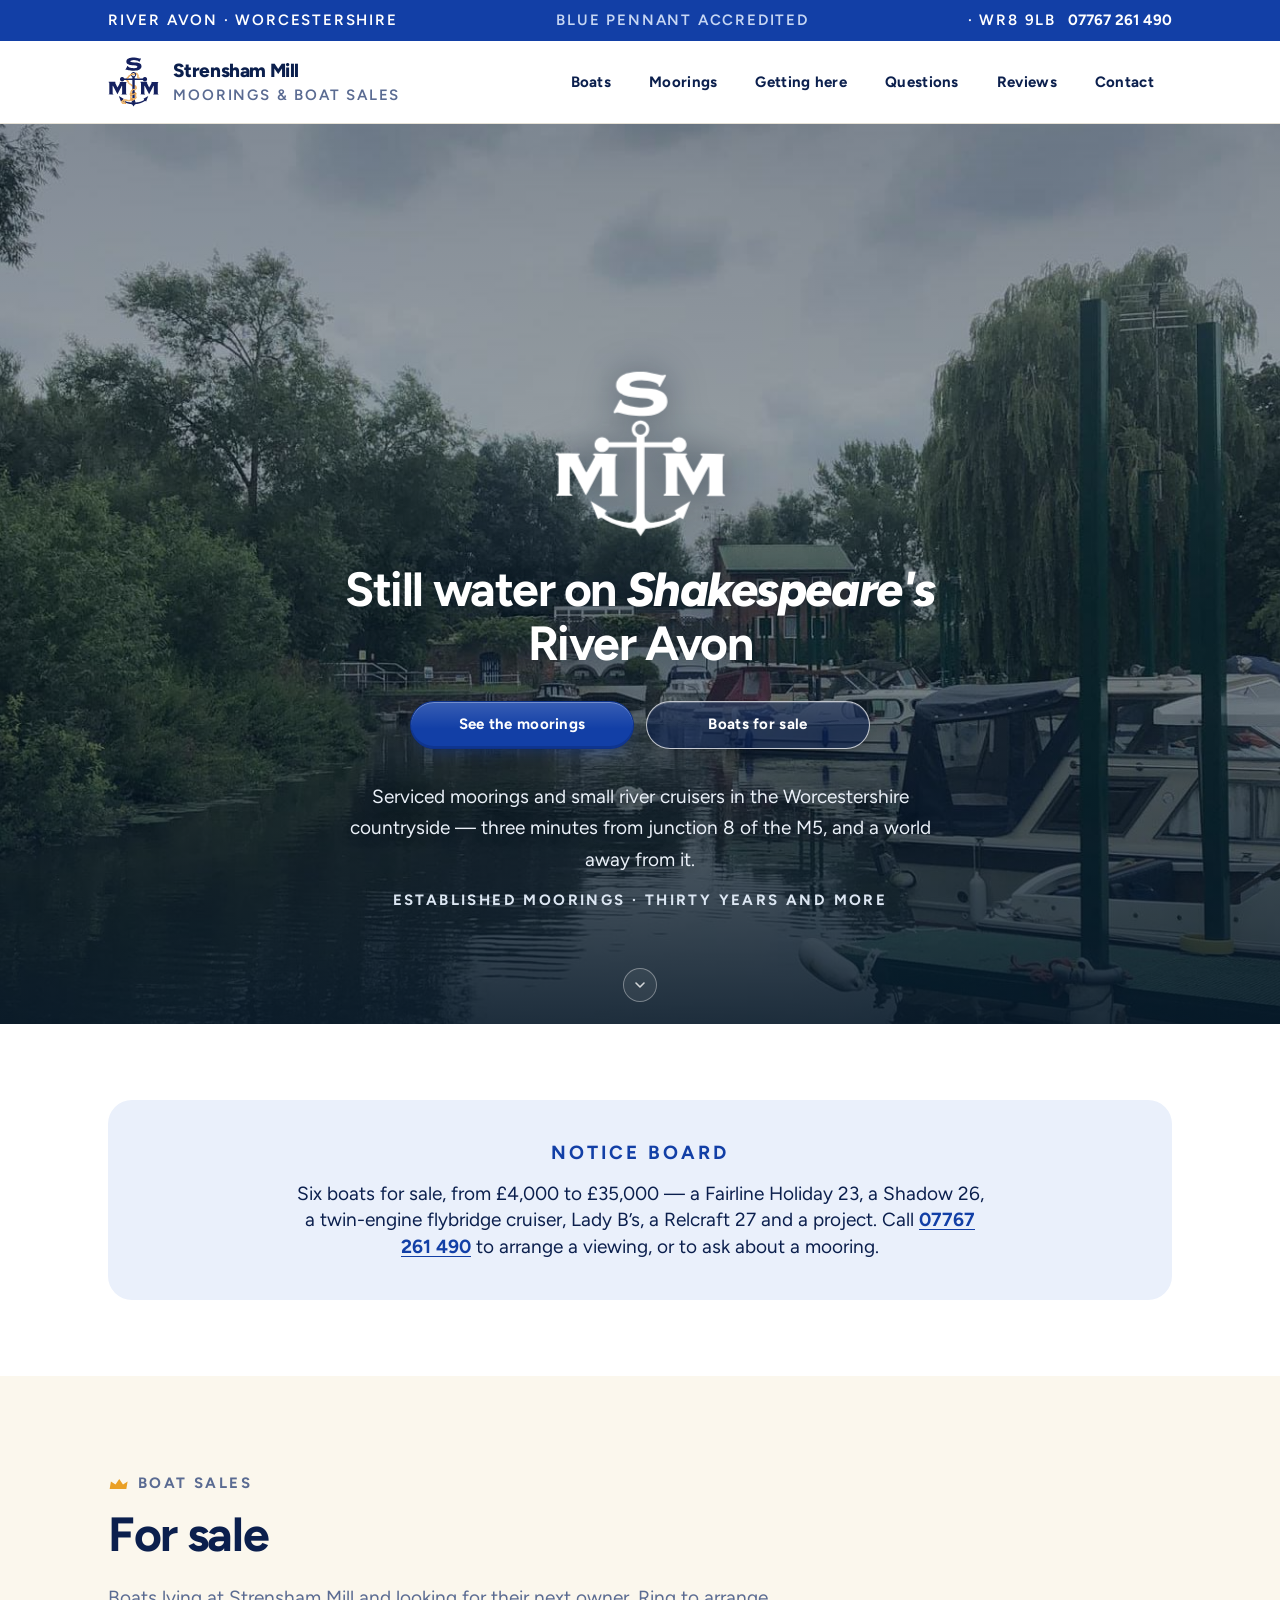
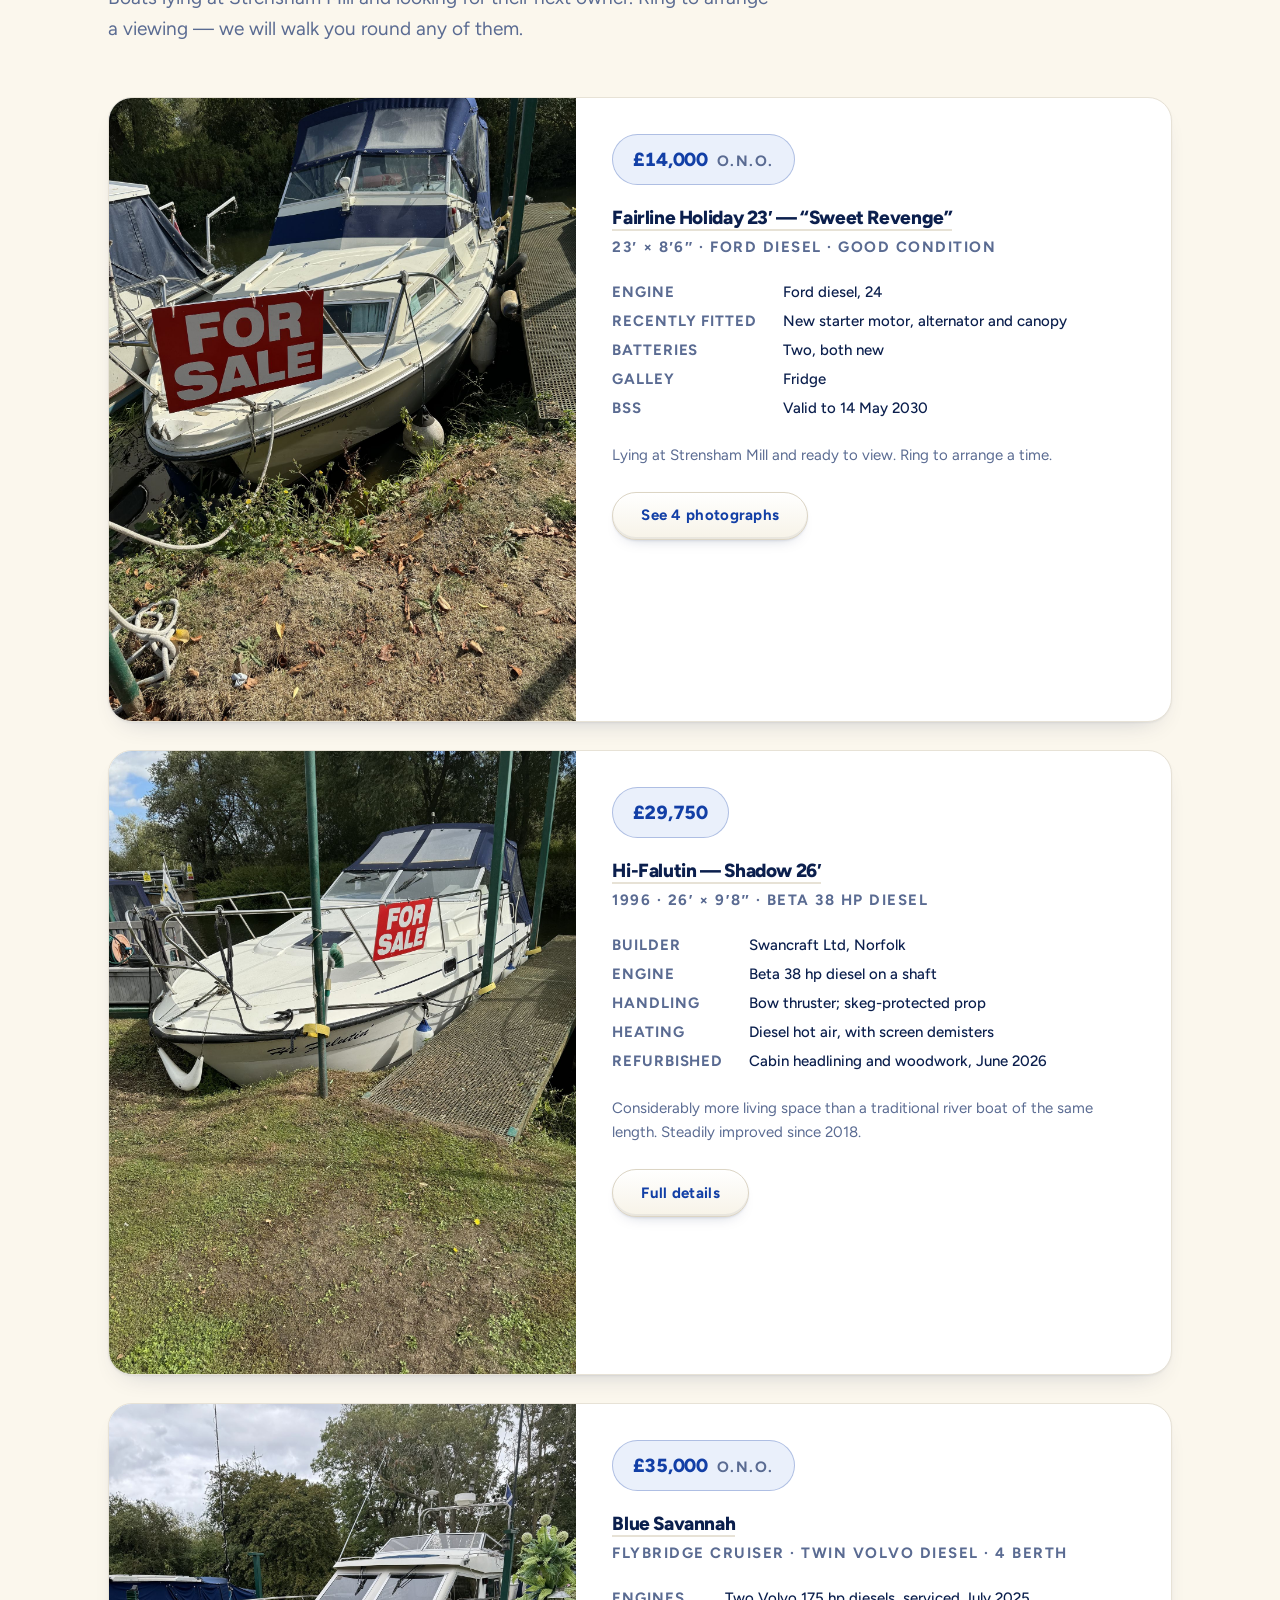
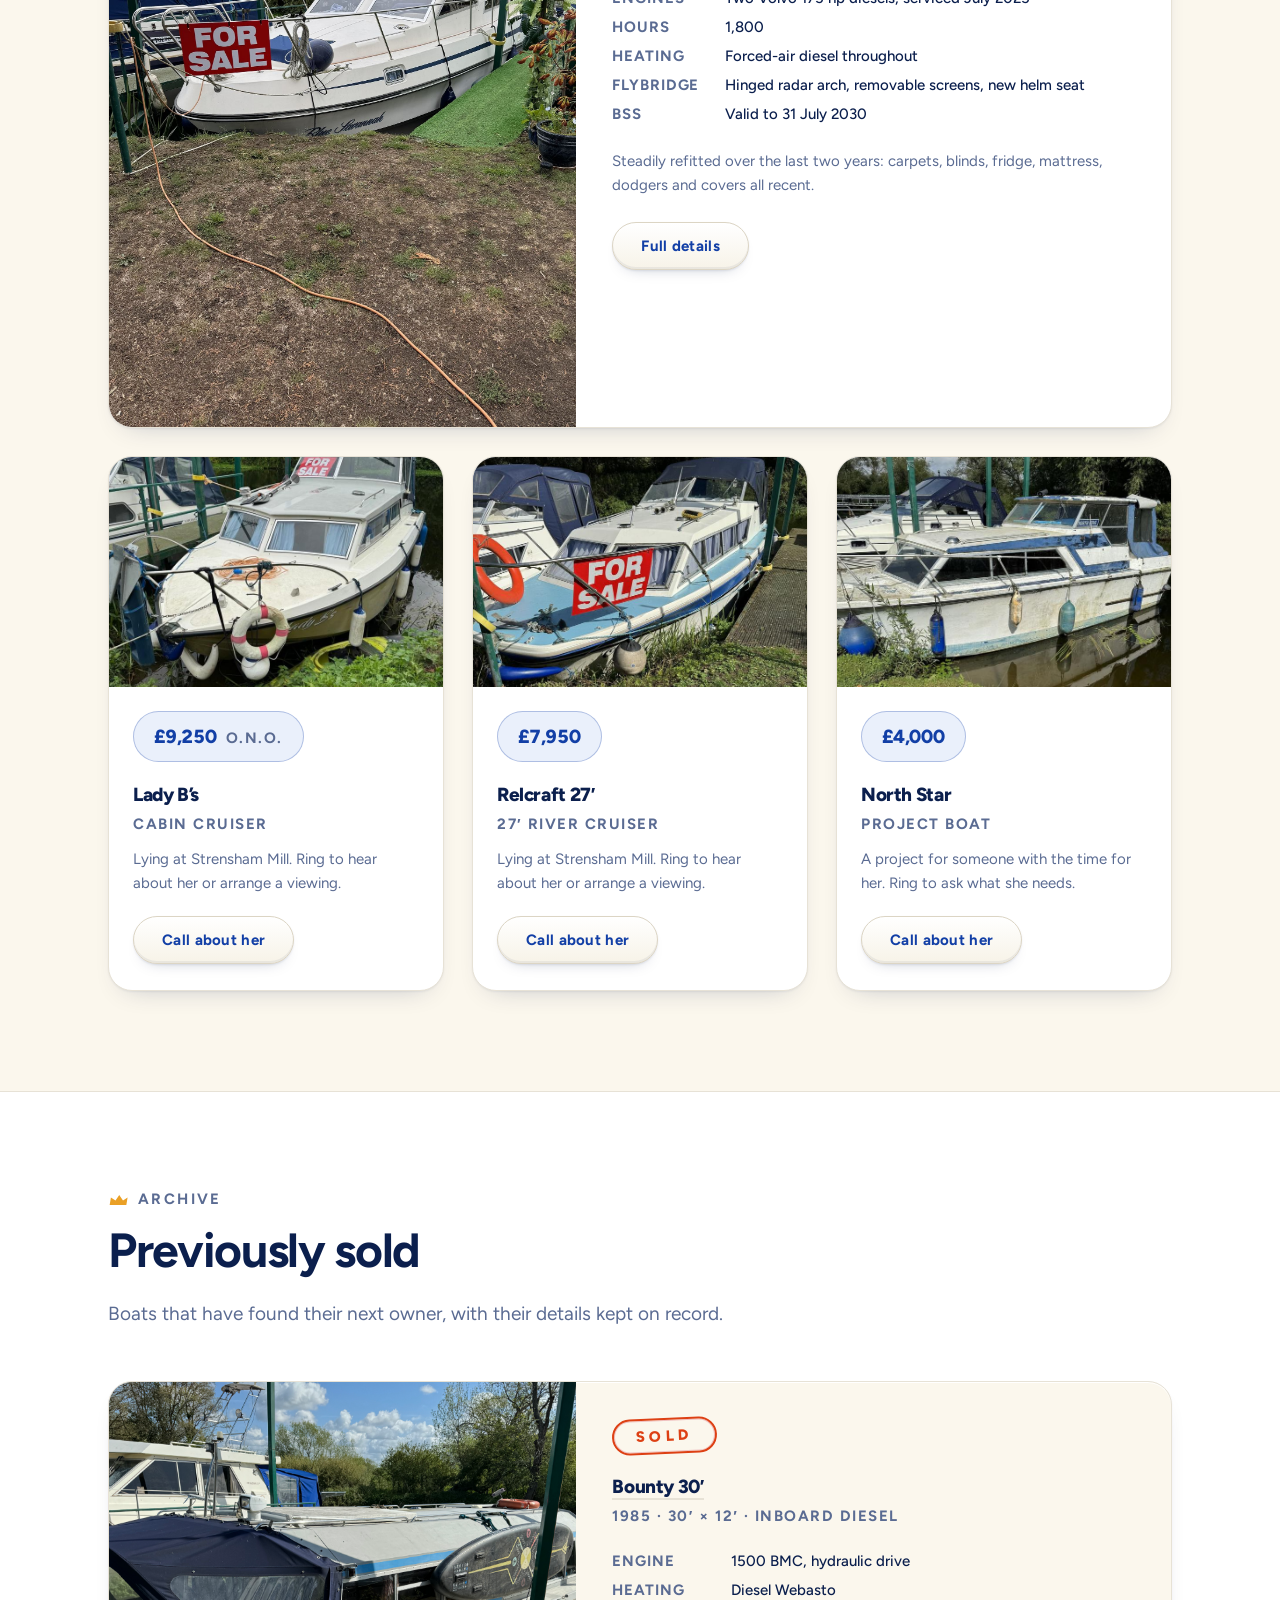
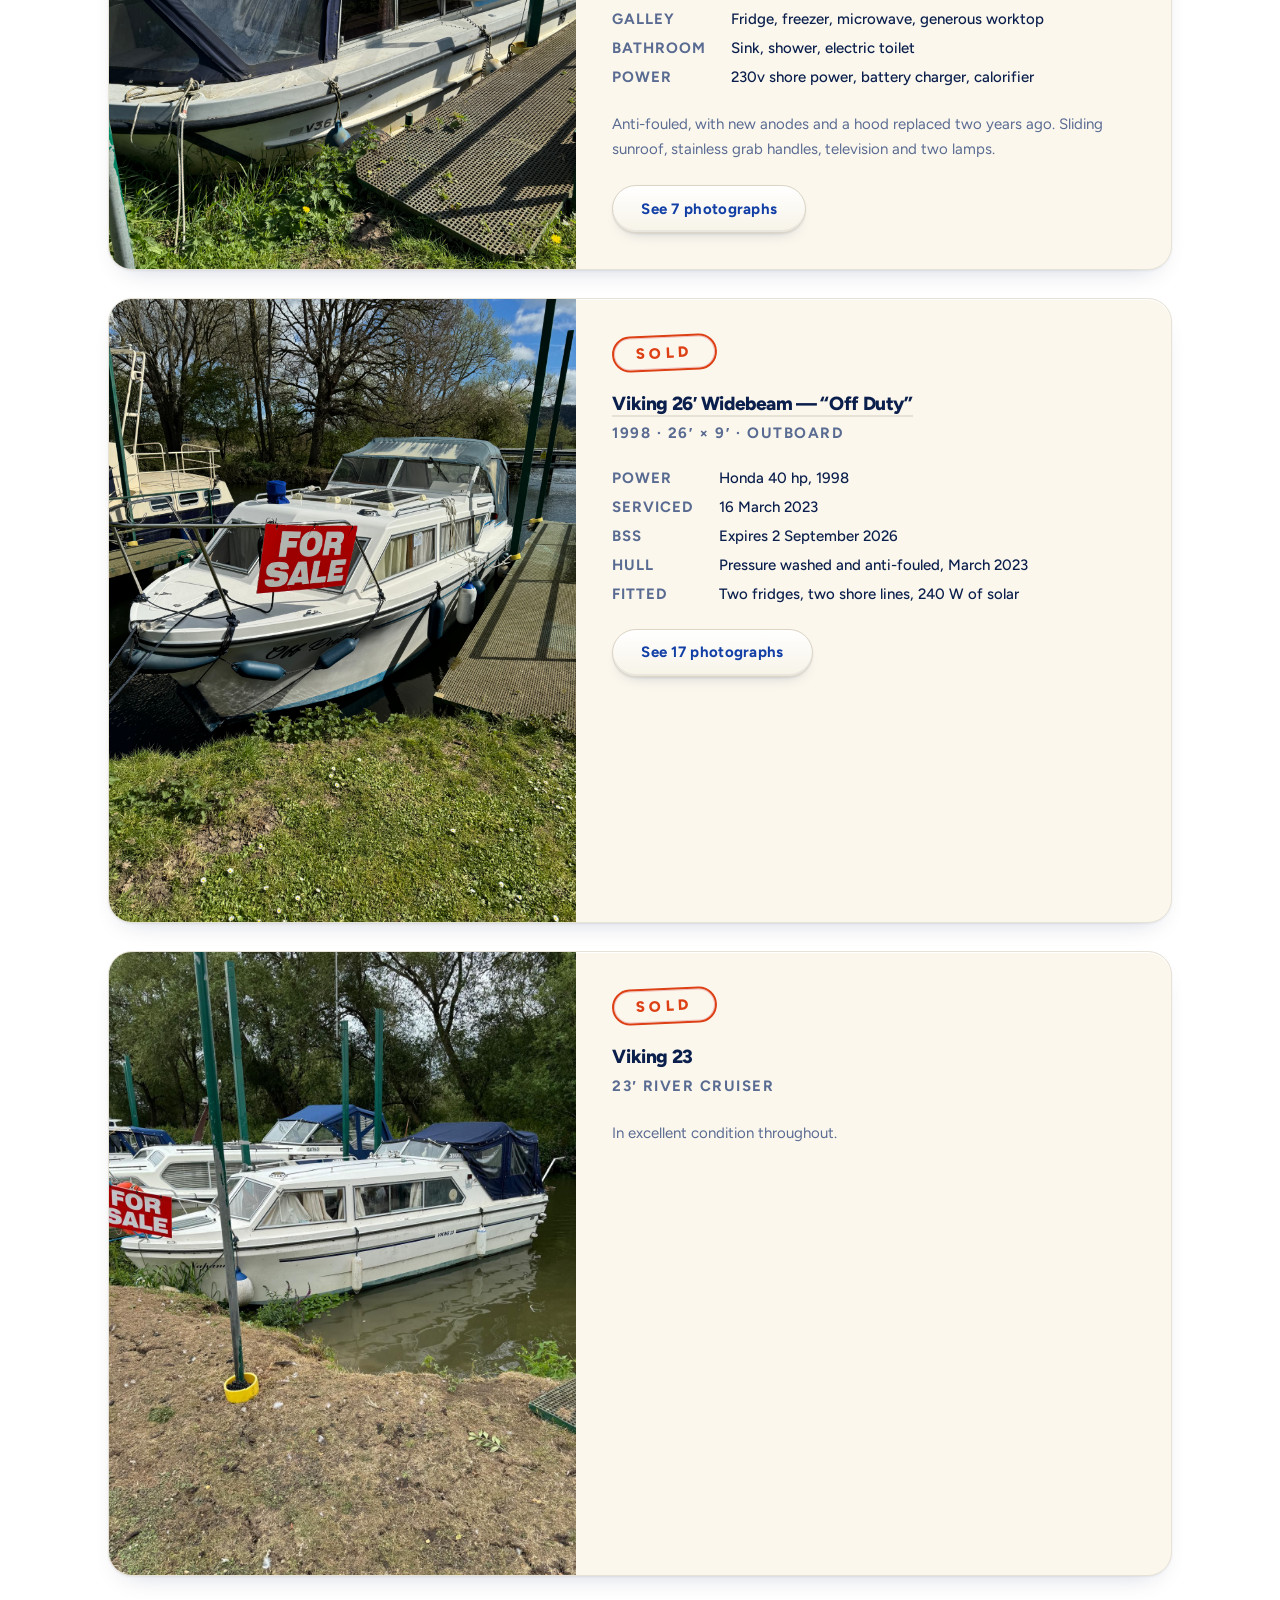
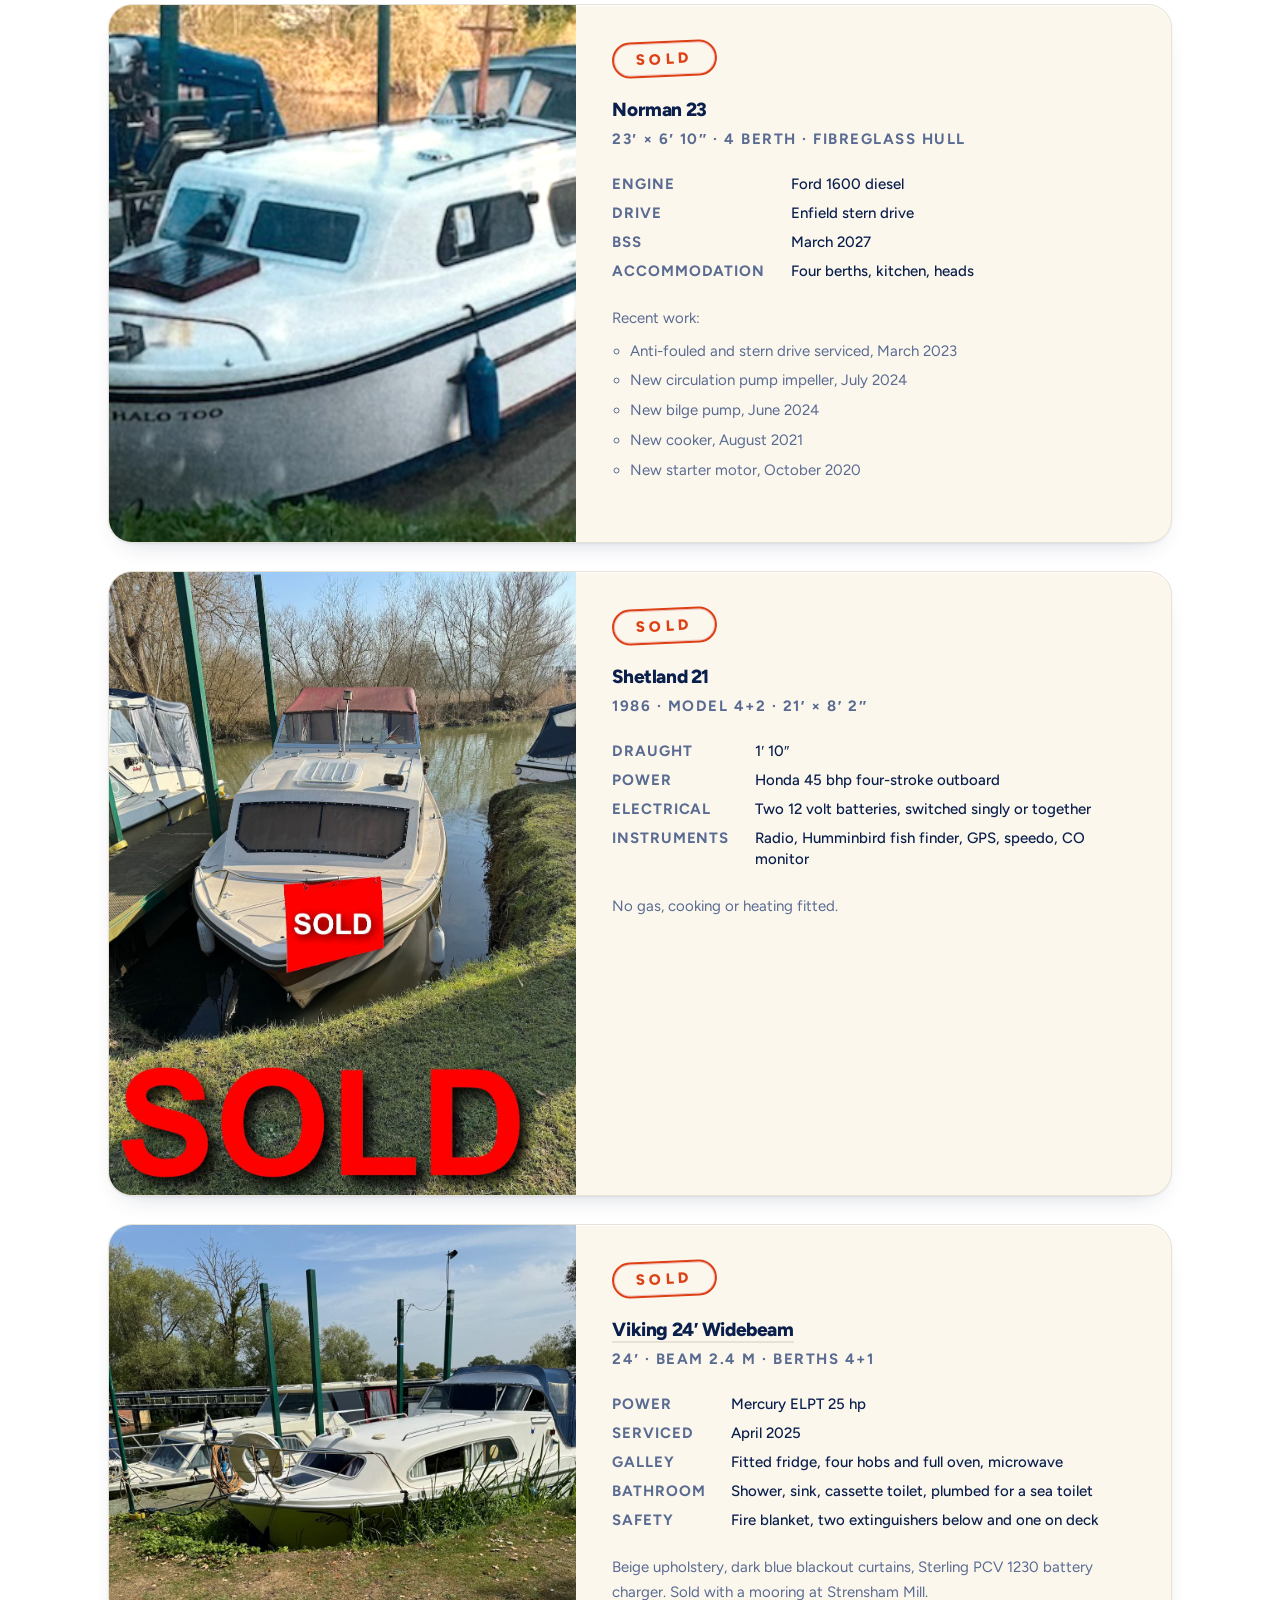
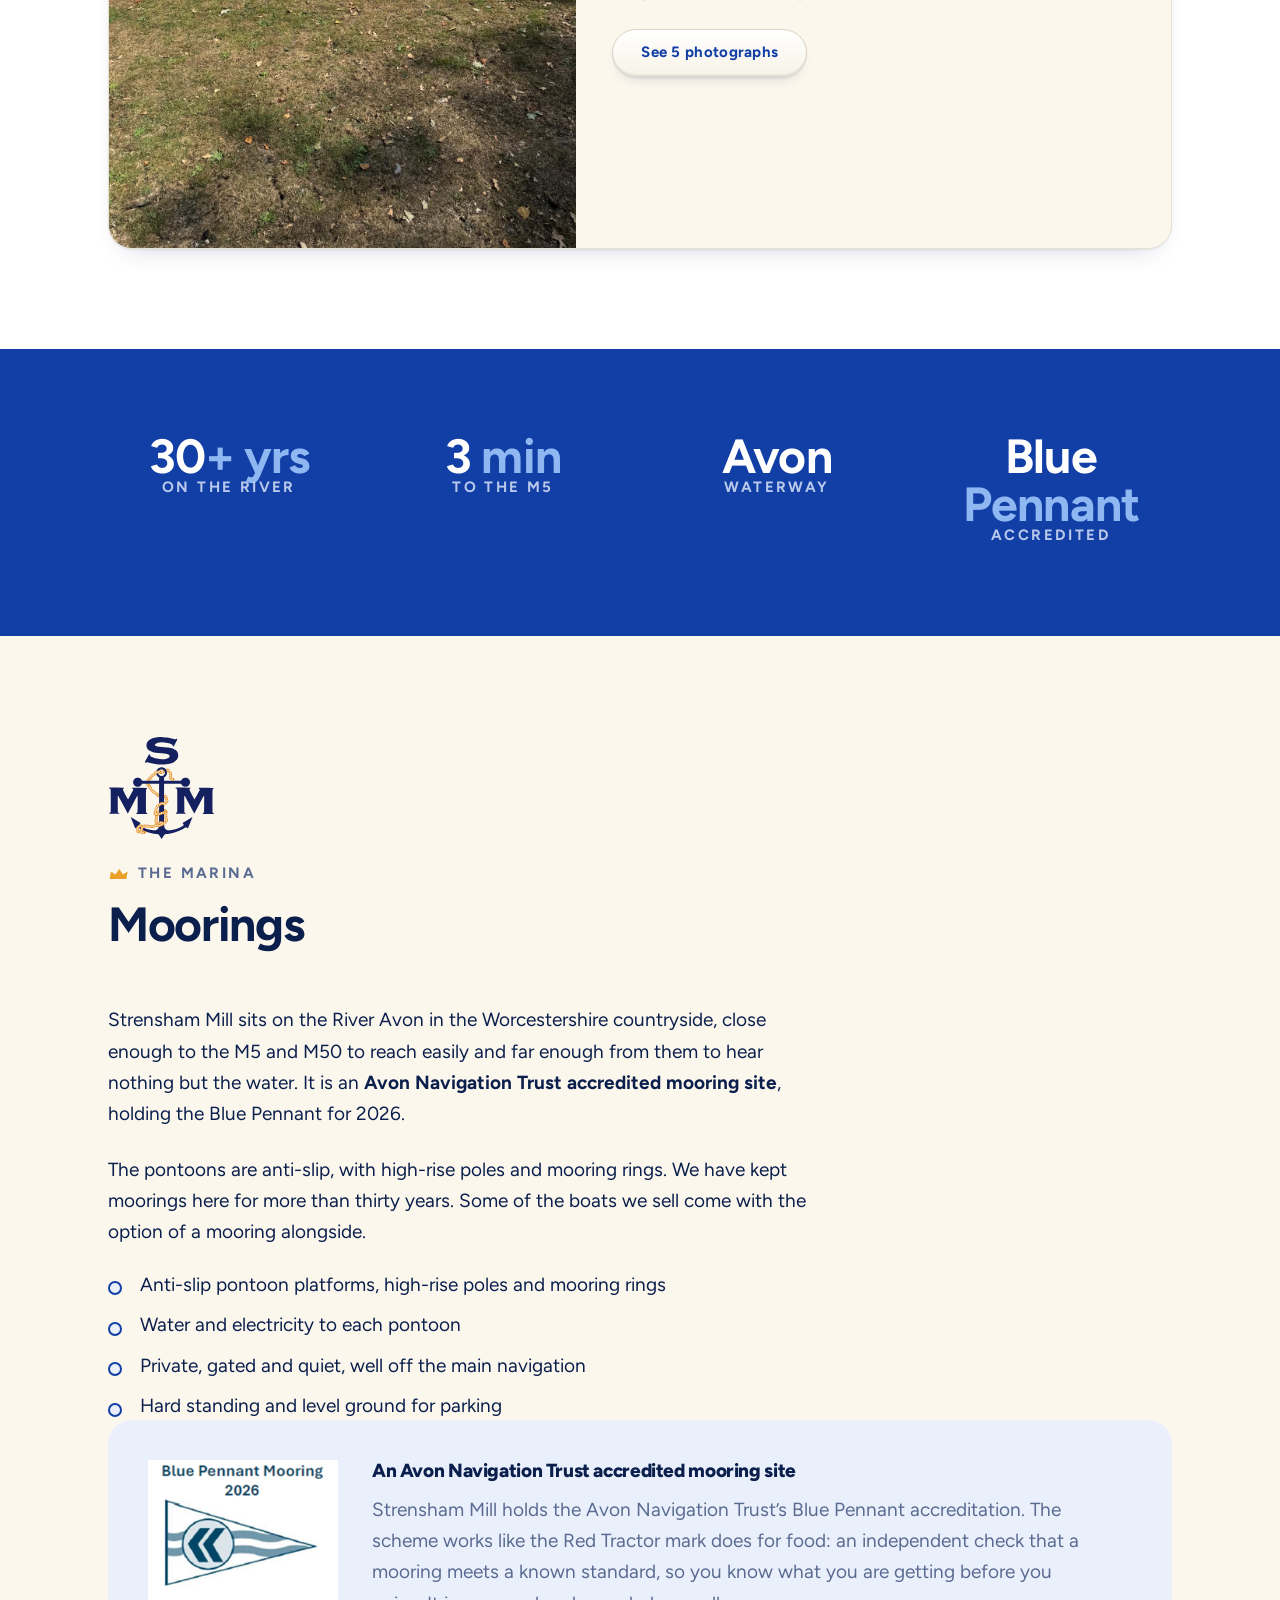
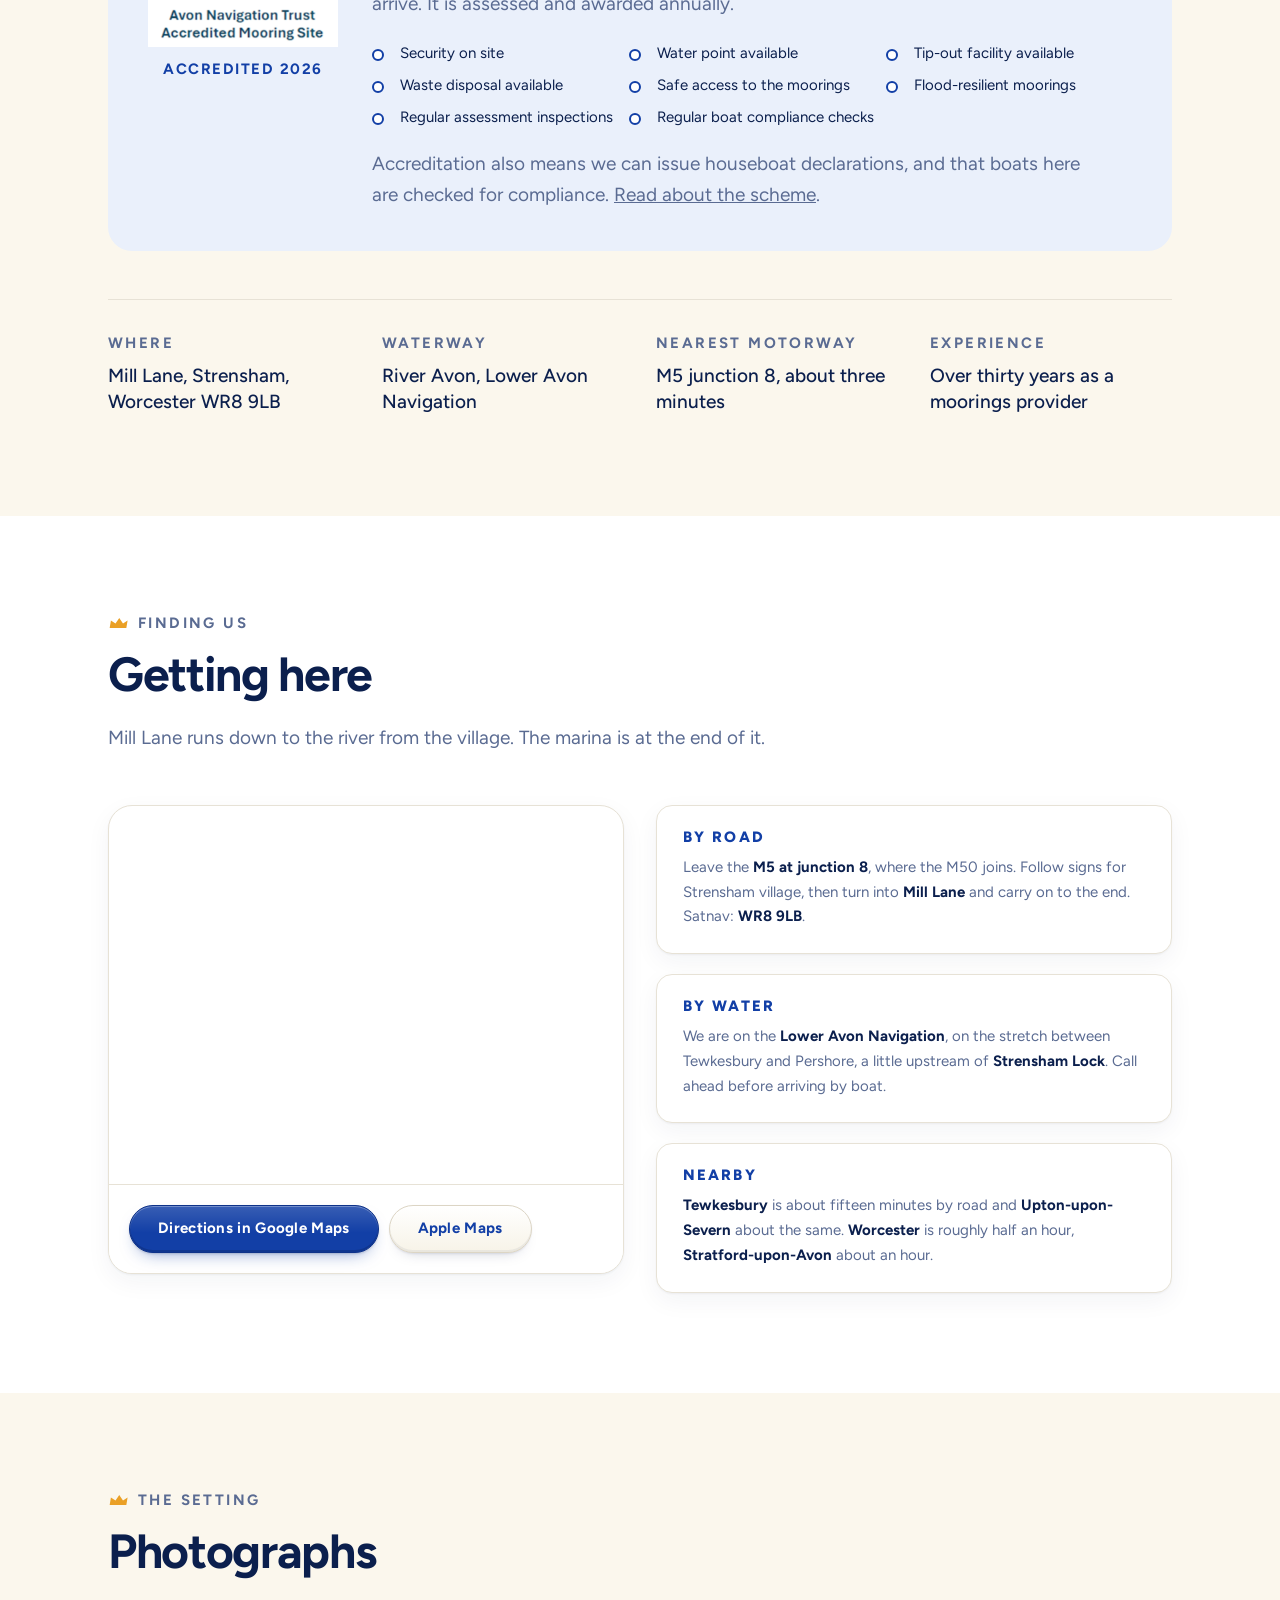
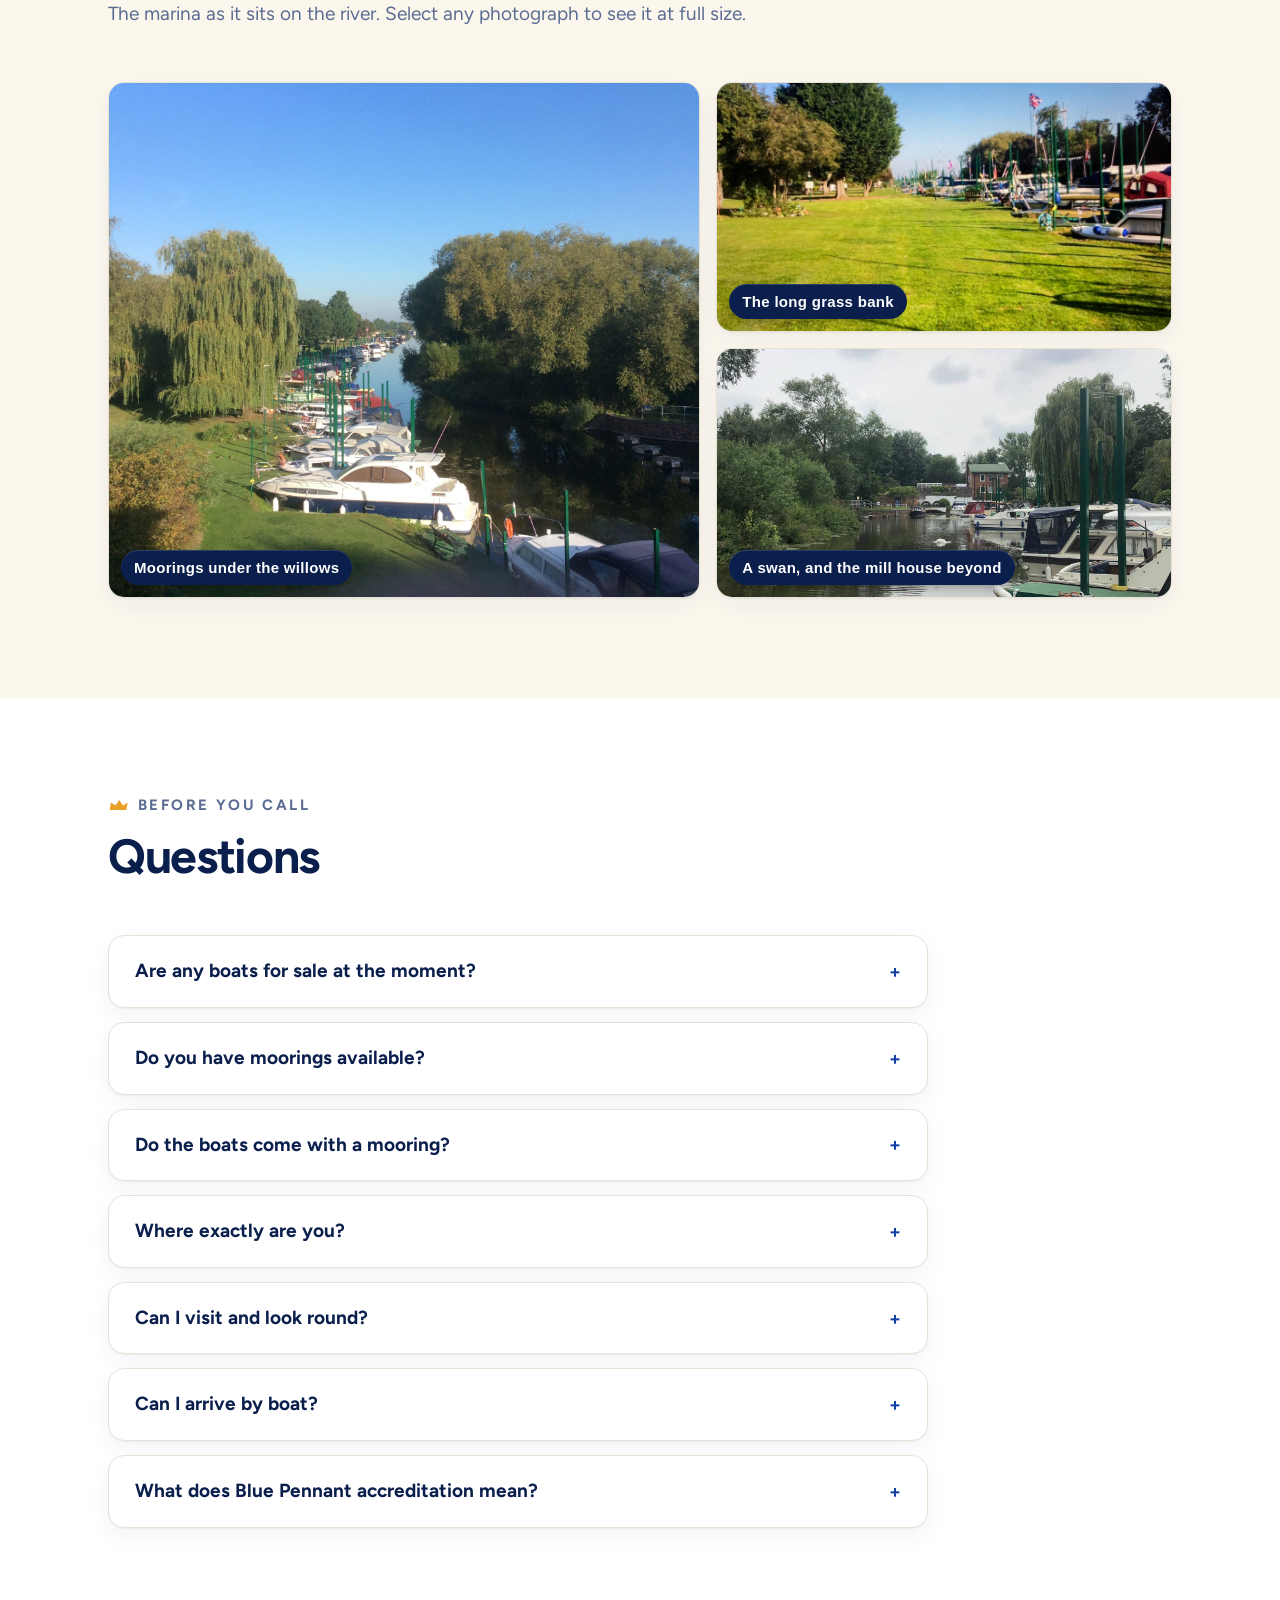
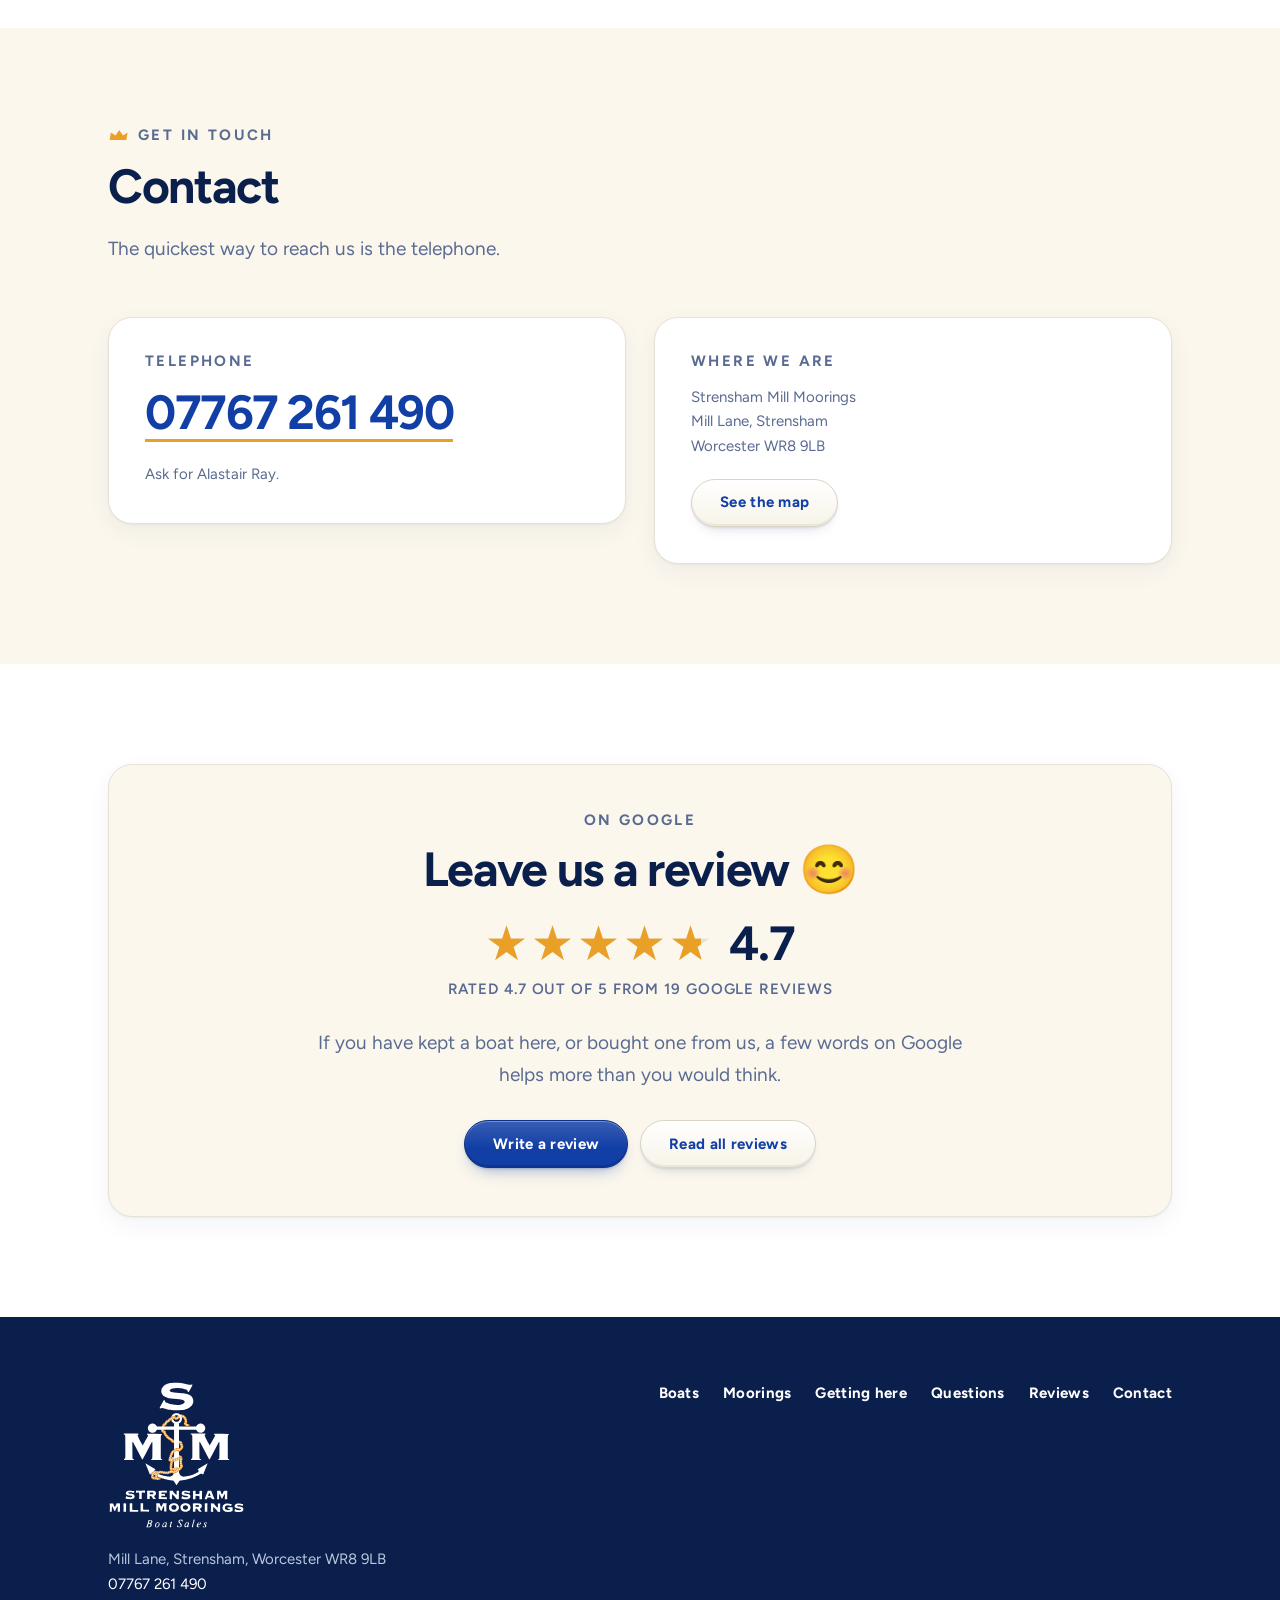
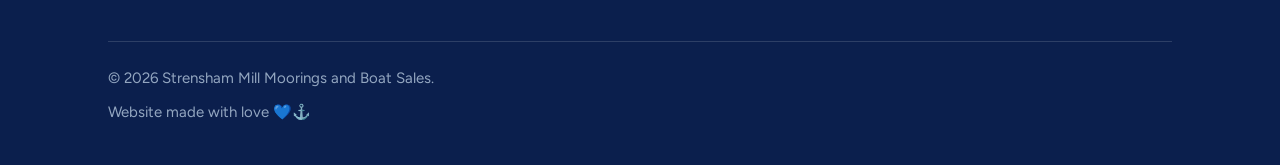
==== commit af0e70c7: "Add files via upload" ====
--- a/index.html
+++ b/index.html
@@ -72,6 +72,81 @@
   .berth--brief .berth-figure img{height:220px;}
   .berth--brief .berth-body{padding:22px 23px 24px;}
 }
+
+/* ── The rope, cast off and made fast again ──────────────────
+   Every 12 seconds: winds on from the ring (2.1s), holds, then casts
+   off — retracting back up toward the ring (0.8s) — and winds on
+   again. The four short strands of the coil appear as the rope
+   reaches them and go as it retracts past them. Reduced motion, or
+   no stylesheet at all, simply shows the rope made fast. */
+@media (prefers-reduced-motion:no-preference){
+  /* The gap is a touch longer than the rope (1.2 against 1), so the
+     hidden position (1.1) sits wholly off the path. At exactly 1 the
+     mask's round cap still drew a dot at the path's start, leaving a
+     scrap of rope showing while it should be cast off. */
+  .hero-logo .smm-wind{stroke-dasharray:1 1.2;stroke-dashoffset:1.1;}
+  .hero-logo .smm-wind{animation:ropeLoop 12.0s linear 0.55s infinite both;}
+  .hero-logo .smm-wind-x:nth-of-type(2){animation:ropeLoopX2 12.0s linear 0.55s infinite both;}
+  .hero-logo .smm-wind-x:nth-of-type(3){animation:ropeLoopX3 12.0s linear 0.55s infinite both;}
+  .hero-logo .smm-wind-x:nth-of-type(4){animation:ropeLoopX4 12.0s linear 0.55s infinite both;}
+  .hero-logo .smm-wind-x:nth-of-type(5){animation:ropeLoopX5 12.0s linear 0.55s infinite both;}
+}
+@keyframes ropeLoop{
+  0%{stroke-dashoffset:1.1;animation-timing-function:cubic-bezier(.45,.05,.2,1);}
+  17.500%{stroke-dashoffset:0;}
+  88.333%{stroke-dashoffset:0;animation-timing-function:cubic-bezier(.55,0,.8,.3);}
+  95.000%{stroke-dashoffset:1.1;}
+  100%{stroke-dashoffset:1.1;}
+}
+@keyframes ropeLoopX2{
+  0%{stroke-dashoffset:1.1;}
+  13.755%{stroke-dashoffset:1.1;animation-timing-function:cubic-bezier(.45,.05,.2,1);}
+  19.588%{stroke-dashoffset:0;}
+  89.093%{stroke-dashoffset:0;animation-timing-function:cubic-bezier(.55,0,.8,.3);}
+  91.260%{stroke-dashoffset:1.1;}
+  100%{stroke-dashoffset:1.1;}
+}
+@keyframes ropeLoopX3{
+  0%{stroke-dashoffset:1.1;}
+  14.665%{stroke-dashoffset:1.1;animation-timing-function:cubic-bezier(.45,.05,.2,1);}
+  20.498%{stroke-dashoffset:0;}
+  88.747%{stroke-dashoffset:0;animation-timing-function:cubic-bezier(.55,0,.8,.3);}
+  90.913%{stroke-dashoffset:1.1;}
+  100%{stroke-dashoffset:1.1;}
+}
+@keyframes ropeLoopX4{
+  0%{stroke-dashoffset:1.1;}
+  12.197%{stroke-dashoffset:1.1;animation-timing-function:cubic-bezier(.45,.05,.2,1);}
+  18.031%{stroke-dashoffset:0;}
+  89.687%{stroke-dashoffset:0;animation-timing-function:cubic-bezier(.55,0,.8,.3);}
+  91.853%{stroke-dashoffset:1.1;}
+  100%{stroke-dashoffset:1.1;}
+}
+@keyframes ropeLoopX5{
+  0%{stroke-dashoffset:1.1;}
+  16.275%{stroke-dashoffset:1.1;animation-timing-function:cubic-bezier(.45,.05,.2,1);}
+  22.108%{stroke-dashoffset:0;}
+  88.133%{stroke-dashoffset:0;animation-timing-function:cubic-bezier(.55,0,.8,.3);}
+  90.300%{stroke-dashoffset:1.1;}
+  100%{stroke-dashoffset:1.1;}
+}
+
+/* ── Nothing past the edge on a phone ────────────────────────
+   Side entrances start just off their final place. On a phone that
+   was 44px — past the 17px gutter, so the page could be dragged
+   sideways until the cards had entered. 14px keeps the mirrored
+   movement and never crosses the edge. */
+@media (max-width:840px){
+  .aos-ready [data-aos="fade-left"]{transform:translateX(14px);}
+  .aos-ready [data-aos="fade-right"]{transform:translateX(-14px);}
+}
+/* The map column asked for at least 320px, wider than a small
+   phone's content area once the gutters are taken off. */
+.here-grid{grid-template-columns:repeat(auto-fit,minmax(min(320px,100%),1fr));}
+/* Backstop: clip at the content wrapper, which iOS Safari honours
+   (it ignores clipping set on the body). */
+main{overflow-x:clip;}
+
 </style>
 <script>/* reveal guard: hide pre-paint, never leave content invisible */(function(){var d=document.documentElement;d.classList.add("aos-ready");setTimeout(function(){if(!d.classList.contains("aos-done"))d.classList.add("aos-fallback");},2500);})();</script>
 </head>
--- a/assets/css/strensham.css
+++ b/assets/css/strensham.css
@@ -63,9 +63,19 @@
 
 /* ── Reset ──────────────────────────────────────────────────── */
 *,*::before,*::after{box-sizing:border-box;}
-html{-webkit-text-size-adjust:100%;scroll-behavior:smooth;}
+html{-webkit-text-size-adjust:100%;scroll-behavior:smooth;background:#FBF7ED;color-scheme:light;}
+/* The page is a light design by intent. Its ground is written as a
+   literal as well as a token, and restated for dark-mode devices, so
+   it renders the same everywhere — including viewers that ignore
+   custom properties. */
+@media (prefers-color-scheme:dark){html,body{background:#FBF7ED;}}
 body{
   margin:0;
+  /* Side entrances start just off their final position; clip rather
+     than let them push the page sideways on a phone. 'clip' keeps
+     the sticky header working; 'hidden' is the fallback. */
+  overflow-x:hidden;overflow-x:clip;
+  background:#FBF7ED;
   background:var(--ground);
   color:var(--ink);
   font-family:"Figtree","Segoe UI",Helvetica,Arial,sans-serif;
@@ -151,6 +161,12 @@
   display:inline-flex;align-items:center;gap:12px;
 }
 .club-bar .cb-pc{letter-spacing:.12em;text-transform:uppercase;font-weight:600;}
+/* The accreditation, stated quietly in the bar on every page. */
+.club-bar .cb-pennant{
+  letter-spacing:.12em;text-transform:uppercase;font-weight:600;
+  color:#C6D6F3;
+}
+@media (max-width:900px){.club-bar .cb-pennant{display:none;}}
 .club-bar a{color:var(--white);text-decoration:none;font-weight:700;}
 .club-bar a:hover{color:var(--gold);}
 .club-bar .cb-anchor{font-size:var(--s);}
@@ -179,7 +195,7 @@
   max-width:var(--wrap);margin:0 auto;padding:16px 28px;
 }
 .brand{display:flex;align-items:center;gap:14px;text-decoration:none;}
-.brand img{height:44px;width:auto;object-fit:contain;}
+.brand img{height:50px;width:auto;aspect-ratio:1425/1386;object-fit:contain;}
 .brand-text{display:flex;flex-direction:column;line-height:var(--lh-flat);}
 .brand-name{font-size:var(--m);font-weight:800;letter-spacing:-.02em;}
 .brand-sub{
@@ -255,9 +271,15 @@
   font-family:inherit;
   font-size:var(--s);font-weight:700;line-height:var(--lh-flat);letter-spacing:.02em;
   padding:15px 28px;border-radius:var(--r-pill);
-  border:1px solid var(--blue);background:var(--blue);color:var(--white);
+  border:1px solid #0E3289;background:var(--blue);color:var(--white);
+  background-image:linear-gradient(180deg,rgba(255,255,255,.16) 0%,rgba(255,255,255,0) 58%);
   text-decoration:none;
-  box-shadow:var(--shadow-press);
+  /* Touch-ability: a lit top edge, a shaded underside and a cast
+     shadow, so the button reads as a thing you can press. */
+  box-shadow:inset 0 1px 0 rgba(255,255,255,.30),
+             inset 0 -2px 0 rgba(6,20,60,.22),
+             0 1px 2px rgba(11,31,77,.16),
+             0 8px 18px -10px rgba(18,63,166,.65);
   transition:box-shadow var(--dur-mid) var(--ease-emph),
              transform var(--dur-mid) var(--ease-emph),
              background var(--dur-mid) var(--ease-emph),
@@ -273,19 +295,41 @@
   background:currentColor;opacity:0;
   transition:opacity var(--dur-fast) var(--ease-emph);
 }
-.btn:hover{transform:translateY(-1px);box-shadow:var(--shadow-soft);}
+.btn:hover{
+  transform:translateY(-2px);
+  box-shadow:inset 0 1px 0 rgba(255,255,255,.34),
+             inset 0 -2px 0 rgba(6,20,60,.22),
+             0 2px 4px rgba(11,31,77,.14),
+             0 14px 26px -12px rgba(18,63,166,.7);
+}
 .btn:hover::after{opacity:.10;}
-.btn:active{transform:translateY(0);box-shadow:var(--shadow-press);}
+.btn:active{
+  transform:translateY(1px);
+  box-shadow:inset 0 2px 4px rgba(6,20,60,.32),
+             inset 0 -1px 0 rgba(255,255,255,.10),
+             0 1px 1px rgba(11,31,77,.12);
+}
 .btn:active::after{opacity:.16;}
 
-.btn--quiet{background:var(--white);color:var(--blue);border-color:var(--line);}
+.btn--quiet{
+  background:var(--white);color:var(--blue);border-color:#DCD5C4;
+  background-image:linear-gradient(180deg,#FFFFFF 0%,#F7F3E8 100%);
+  box-shadow:inset 0 1px 0 #FFFFFF,
+             inset 0 -2px 0 rgba(11,31,77,.06),
+             0 1px 2px rgba(11,31,77,.08),
+             0 8px 16px -12px rgba(11,31,77,.35);
+}
 .btn--quiet:hover{border-color:var(--blue);}
+.btn--quiet:active{box-shadow:inset 0 2px 4px rgba(11,31,77,.14),0 1px 1px rgba(11,31,77,.06);}
 .btn--ghost{
-  background:rgba(255,255,255,.10);color:var(--white);
-  border-color:rgba(255,255,255,.7);
-  -webkit-backdrop-filter:blur(3px);backdrop-filter:blur(3px);
-}
-.btn--ghost:hover{background:rgba(255,255,255,.18);border-color:var(--white);}
+  /* A solid field of navy rather than frosted glass: it reads on any
+     part of the photograph and keeps the depth in the layout. */
+  background:rgba(11,31,77,.62);color:var(--white);
+  background-image:linear-gradient(180deg,rgba(255,255,255,.10) 0%,rgba(255,255,255,0) 60%);
+  border-color:rgba(255,255,255,.72);
+  box-shadow:inset 0 1px 0 rgba(255,255,255,.22),0 10px 22px -12px rgba(0,0,0,.6);
+}
+.btn--ghost:hover{background-color:rgba(11,31,77,.82);border-color:var(--white);}
 
 /* ═══════════════════════════════════════════════════════════════
    HERO — full-height, photographic background
@@ -308,10 +352,10 @@
   position:absolute;inset:0;pointer-events:none;
   background:
     linear-gradient(to bottom,
-      rgba(6,24,41,.28) 0%,
-      rgba(6,24,41,.10) 34%,
-      rgba(6,24,41,.55) 78%,
-      rgba(6,24,41,.86) 100%);
+      rgba(6,24,41,.46) 0%,
+      rgba(6,24,41,.38) 34%,
+      rgba(6,24,41,.58) 70%,
+      rgba(6,24,41,.88) 100%);
 }
 .hero-copy{
   position:relative;               /* above the scrim */
@@ -368,27 +412,53 @@
 
 /* ═══════════════════════════════════════════════════════════════
    LOGO PLACEMENTS
-   The mark is 1200x844 (ratio 1.422). Height is always the driver
-   and width stays auto, so it can never be squashed.
+   The mark is redrawn from the business card as vector (smm-mark.svg,
+   ratio 1425:1386, nearly square). Height drives, width follows the
+   ratio, so it can never be squashed.
    ═══════════════════════════════════════════════════════════════ */
 .hero-logo{
-  height:122px;            /* 84px + 45% */
-  width:auto;
-  margin:0 auto 26px;      /* auto margins centre it on the centreline */
-  filter:drop-shadow(0 2px 18px rgba(6,24,41,.45));
+  display:block;
+  height:168px;width:auto;aspect-ratio:1425/1386;
+  margin:0 auto 24px;
+  overflow:visible;
+  filter:drop-shadow(0 2px 18px rgba(6,24,41,.5));
 }
 .section-logo{
-  height:96px;width:auto;margin:0 0 28px;
+  height:104px;width:auto;aspect-ratio:1425/1386;margin:0 0 26px;
 }
 .about-mark{
   display:flex;align-items:center;gap:24px;
   flex-wrap:wrap;margin:0 0 8px;
 }
-
 @media (max-width:840px){
-  .hero-logo{height:93px;margin-bottom:20px;}   /* 64px + 45% */
-  .section-logo{height:76px;}
-}
+  .hero-logo{height:136px;margin-bottom:20px;}
+  .section-logo{height:84px;}
+}
+
+/* The inline hero mark: white letters and anchor on the photograph,
+   the rope keeping the card's own orange and cream. */
+.hero-logo .smm-navy{fill:#FFFFFF;fill-rule:evenodd;}
+.hero-logo .smm-rope path{fill:none;stroke:#E38A24;stroke-width:35;stroke-linejoin:round;}
+.hero-logo .smm-rope circle{fill:#E38A24;}
+.hero-logo .smm-st{fill:#F9E8C4;}
+
+/* ── The signature: the rope is made fast ──────────────────────
+   Once, as the page opens, the rope winds down from the ring and
+   onto the anchor — what a mooring is for. A single mask stroke
+   drawn along the rope's own path, so it costs almost nothing.
+   Without motion, or without this stylesheet, the rope is simply
+   there. */
+@media (prefers-reduced-motion:no-preference){
+  .hero-logo .smm-wind{
+    stroke-dasharray:1 1;stroke-dashoffset:1;
+    animation:ropeWind 2.1s cubic-bezier(.45,.05,.2,1) .55s forwards;
+  }
+  .hero-logo .smm-wind-x{
+    animation-duration:.7s;
+    animation-delay:calc(.55s + var(--at) * 2.1s);
+  }
+}
+@keyframes ropeWind{to{stroke-dashoffset:0;}}
 
 /* ═══════════════════════════════════════════════════════════════
    READING PROGRESS — a hairline that fills as you scroll
@@ -403,7 +473,7 @@
 .site-header{transition:padding .2s ease,box-shadow .2s ease;}
 .site-header.is-condensed{box-shadow:0 6px 24px rgba(11,31,77,.07);}
 .site-header.is-condensed .header-inner{padding-top:9px;padding-bottom:9px;}
-.site-header.is-condensed .brand img{height:36px;}
+.site-header.is-condensed .brand img{height:42px;}
 
 /* ═══════════════════════════════════════════════════════════════
    CROWN MARK — a tiny nod to the burgee/crown, drawn in CSS.
@@ -426,11 +496,25 @@
    would push the content past a single screen and the hero would grow
    taller than the viewport, so it steps back down here. */
 @media (max-height:760px){
-  .hero-logo{height:80px;margin-bottom:16px;}
+  .hero-logo{height:98px;margin-bottom:14px;}
   .hero-copy{padding-bottom:92px;}
 }
+@media (max-height:700px){
+  .hero-logo{height:84px;margin-bottom:12px;}
+}
+/* Very short screens: the mark steps down again and the "thirty
+   years" line goes — the stats band says it lower down — so the
+   hero stays exactly one screen. */
+@media (max-height:660px){
+  .hero-logo{height:72px;margin-bottom:10px;}
+  .hero-mark{display:none;}
+}
 @media (max-height:600px){
-  .hero-logo{height:64px;margin-bottom:14px;}
+  .hero-logo{height:64px;margin-bottom:10px;}
+  .hero-note{display:none;}
+}
+@media (max-height:440px){
+  .hero-logo{height:50px;margin-bottom:8px;}
   .hero-copy{padding-bottom:88px;}
 }
 
@@ -492,14 +576,25 @@
   background:var(--white);
   border:1px solid var(--line);
   border-radius:var(--r-card);
-  box-shadow:var(--shadow-soft);
+  box-shadow:inset 0 1px 0 #FFFFFF,
+             0 1px 2px rgba(11,31,77,.06),
+             0 12px 28px -18px rgba(11,31,77,.30);
   overflow:hidden;
   display:grid;grid-template-columns:minmax(0,44%) minmax(0,1fr);
   transition:box-shadow var(--dur-slow) var(--ease-emph),
              transform var(--dur-slow) var(--ease-emph),
              border-color var(--dur-slow) var(--ease-emph);
 }
-.berth:hover{box-shadow:var(--shadow-lift);transform:translateY(-2px);border-color:#C6D6EC;}
+.berth:hover{
+  transform:translateY(-3px);border-color:#C6D6EC;
+  box-shadow:inset 0 1px 0 #FFFFFF,
+             0 2px 6px rgba(11,31,77,.08),
+             0 26px 44px -22px rgba(11,31,77,.38);
+}
+/* The photograph drifts a touch inside its frame on hover — the card
+   answers the pointer without the layout moving. */
+.berth-figure img{transition:transform .9s var(--ease-emph);}
+.berth:hover .berth-figure img{transform:scale(1.035);}
 .section--white .berth{background:var(--ground);}
 
 .berth-figure{position:relative;margin:0;background:var(--blue-wash);min-height:100%;}
@@ -540,6 +635,90 @@
   box-shadow:inset 0 0 0 1px rgba(200,16,46,.24);
 }
 
+/* ── The price tag ──────────────────────────────────────────
+   For a boat that is actually for sale. Blue, not the red of the
+   sold stamp: red means one thing on this site, and it is not
+   "available". */
+.price{
+  display:inline-flex;align-items:baseline;gap:9px;
+  background:var(--blue-wash);
+  border:1px solid rgba(18,63,166,.28);
+  border-radius:var(--r-pill);
+  padding:9px 20px;margin:0 0 22px;
+  font-size:var(--m);font-weight:800;color:var(--blue);
+  letter-spacing:-.01em;font-variant-numeric:tabular-nums;
+}
+.price .price-note{
+  font-size:var(--s);font-weight:700;letter-spacing:.1em;
+  text-transform:uppercase;color:var(--ink-soft);
+}
+
+/* ── Blue Pennant accreditation ──────────────────────────────
+   A real credential, so it is given real room: the pennant beside
+   the criteria it stands for, rather than a badge dropped in a
+   corner. Sits on the blue wash so it reads as a mark of standing
+   rather than another card. */
+.pennant{
+  background:var(--blue-wash);
+  border-radius:var(--r-card);
+  padding:40px;
+  display:grid;gap:34px;
+  grid-template-columns:minmax(0,190px) minmax(0,1fr);
+  align-items:start;
+}
+.pennant-mark{margin:0;}
+.pennant-mark img{width:100%;height:auto;}
+.pennant-mark figcaption{
+  margin-top:12px;text-align:center;
+  font-size:var(--s);font-weight:700;
+  letter-spacing:.1em;text-transform:uppercase;color:var(--blue);
+  line-height:var(--lh-mid);
+}
+.pennant h3{
+  font-size:var(--m);font-weight:800;letter-spacing:-.02em;
+  margin:0 0 12px;line-height:var(--lh-tight);
+}
+.pennant p{
+  font-size:var(--s);line-height:var(--lh-read);
+  color:var(--ink-soft);margin:0 0 20px;max-width:62ch;
+}
+.pennant-criteria{
+  list-style:none;margin:0 0 20px;padding:0;
+  display:grid;gap:11px;
+  grid-template-columns:repeat(auto-fit,minmax(230px,1fr));
+}
+.pennant-criteria li{
+  position:relative;padding-left:28px;
+  font-size:var(--s);line-height:var(--lh-mid);
+}
+.pennant-criteria li::before{
+  content:"";position:absolute;left:0;top:.42em;
+  width:12px;height:12px;border-radius:var(--r-pill);
+  background:var(--white);border:2px solid var(--blue);
+}
+
+@media (max-width:700px){
+  .pennant{grid-template-columns:1fr;gap:26px;padding:28px 23px;justify-items:center;}
+  .pennant-mark{max-width:170px;}
+  .pennant-body{text-align:left;}
+}
+
+/* ── Photograph to follow ────────────────────────────────────
+   Holds the same shape as a real photograph so the row does not
+   collapse, and says plainly that one is coming rather than
+   leaving an empty frame that reads as a broken image. */
+.await{
+  display:flex;flex-direction:column;align-items:center;justify-content:center;
+  gap:12px;min-height:300px;height:100%;
+  background:var(--blue-wash);
+  color:var(--ink-soft);text-align:center;padding:28px;
+}
+.await svg{width:38px;height:38px;opacity:.55;}
+.await span{
+  font-size:var(--s);font-weight:700;
+  letter-spacing:.14em;text-transform:uppercase;line-height:var(--lh-mid);
+}
+
 /* ═══════════════════════════════════════════════════════════════
    PROSE + FACTS
    ═══════════════════════════════════════════════════════════════ */
@@ -638,7 +817,48 @@
   transition:box-shadow var(--dur-slow) var(--ease-emph),transform var(--dur-slow) var(--ease-emph);
 }
 .gallery button:hover{box-shadow:var(--shadow-lift);transform:translateY(-2px);}
+.gallery button:active{transform:scale(.99);box-shadow:var(--shadow-press);}
 .gallery img{width:100%;height:200px;object-fit:cover;}
+
+/* The home page's photographs are laid out by importance. The aerial
+   view — the one picture that explains the place — leads across two
+   rows; the others take smaller, differently cropped frames, each
+   with a short caption. Boat pages keep the plain grid. */
+.gallery.gallery--setting{
+  grid-template-columns:1.3fr 1fr;
+  grid-template-rows:250px 250px;
+  gap:16px;
+}
+.gallery.gallery--setting .tile--lead{grid-row:1 / span 2;}
+.gallery.gallery--setting button{position:relative;height:100%;}
+.gallery.gallery--setting img{height:100%;min-height:0;transition:transform .9s var(--ease-emph);}
+.gallery.gallery--setting button:hover img{transform:scale(1.04);}
+.tile-cap{
+  position:absolute;left:12px;bottom:12px;max-width:calc(100% - 24px);
+  padding:7px 13px;border-radius:var(--r-pill);
+  background:#0B1F4D;color:#FFFFFF;
+  font-size:var(--s);font-weight:700;letter-spacing:.02em;line-height:var(--lh-mid);
+  text-align:left;
+  box-shadow:inset 0 1px 0 rgba(255,255,255,.14),0 6px 14px -8px rgba(0,0,0,.6);
+}
+@media (max-width:840px){
+  .gallery.gallery--setting{
+    grid-template-columns:1fr 1fr;
+    grid-template-rows:250px 160px;
+    gap:10px;
+  }
+  .gallery.gallery--setting .tile--lead{grid-row:auto;grid-column:1 / span 2;}
+  /* On a phone an overlaid caption would cover half a small photo,
+     so it becomes a strip beneath the picture instead. */
+  .gallery.gallery--setting{grid-template-rows:280px 230px;}
+  .gallery.gallery--setting button{display:flex;flex-direction:column;}
+  .gallery.gallery--setting img{flex:1 1 auto;min-height:0;height:auto;}
+  .gallery.gallery--setting .tile-cap{
+    position:static;max-width:none;border-radius:0;
+    padding:10px 12px;box-shadow:none;line-height:var(--lh-tight);
+  }
+  .gallery.gallery--setting img{height:100%;}
+}
 
 
 /* ── Lightbox ───────────────────────────────────────────────── */
@@ -764,7 +984,8 @@
 .site-footer a{color:var(--white);text-decoration:none;}
 .site-footer a:hover{color:var(--gold);}
 .footer-brand{display:flex;align-items:center;gap:14px;margin-bottom:18px;}
-.footer-brand img{height:56px;width:auto;}
+.footer-brand img{height:148px;width:auto;aspect-ratio:1811/1959;}
+@media (max-width:840px){.footer-brand img{height:124px;}}
 .footer-brand span{font-size:var(--m);font-weight:800;color:var(--white);}
 .footer-nav{display:flex;flex-wrap:wrap;gap:10px 24px;}
 .footer-nav a{font-weight:700;letter-spacing:.02em;}
@@ -855,5 +1076,17 @@
     transition-duration:.001ms!important;
   }
   .berth:hover,.btn:hover,.gallery button:hover,.btn:active{transform:none;}
+  .berth:hover .berth-figure img,.gallery.gallery--setting button:hover img{transform:none;}
   .hero-cue{animation:none;}
 }
+
+/* ── A phone held sideways ───────────────────────────────────
+   Last in the file on purpose: the phone-width rules above stack the
+   buttons and pad for the scroll cue, which a screen this short
+   cannot afford. Side by side, with less padding, it fits. */
+@media (max-height:440px) and (orientation:landscape){
+  .hero-copy{padding-bottom:62px;}
+  .hero-actions{flex-wrap:nowrap;max-width:none;justify-content:center;}
+  .hero-actions .btn{flex:0 1 auto;}
+  .hero h1{margin-bottom:14px;}
+}
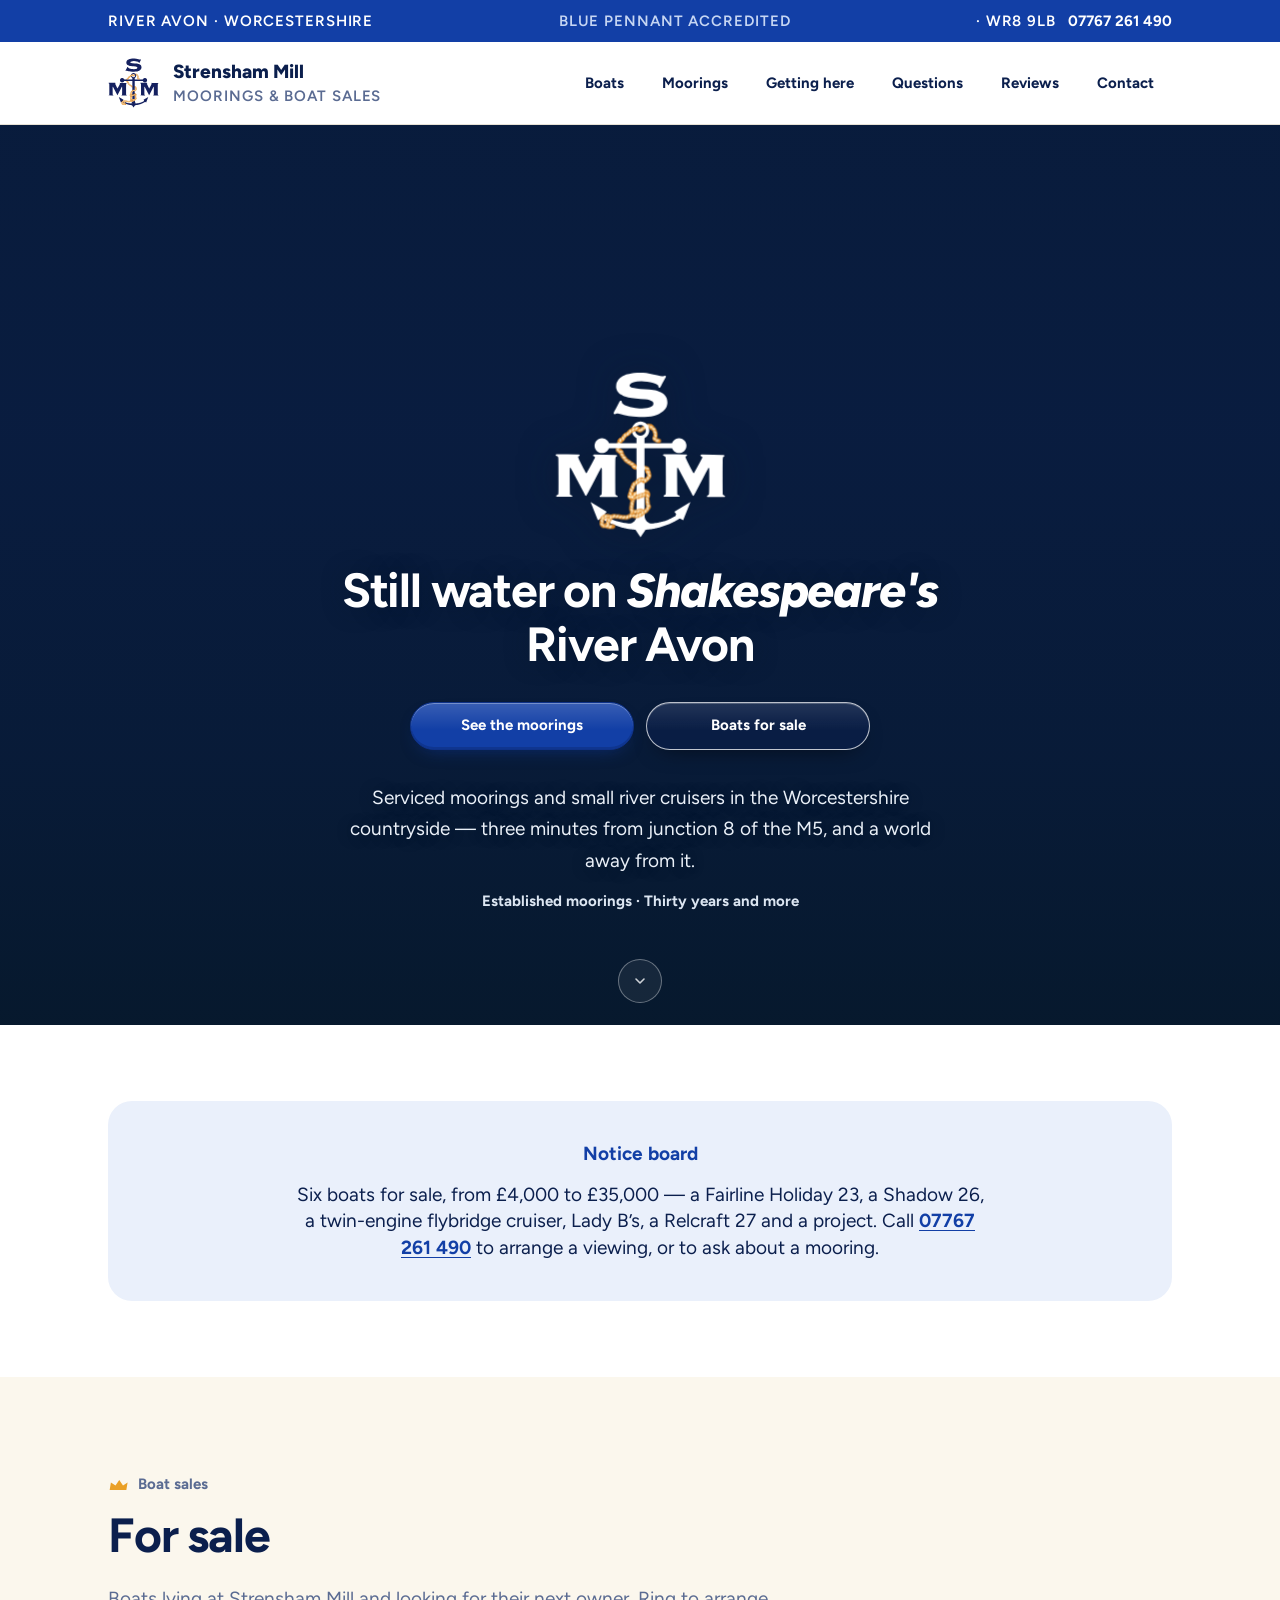
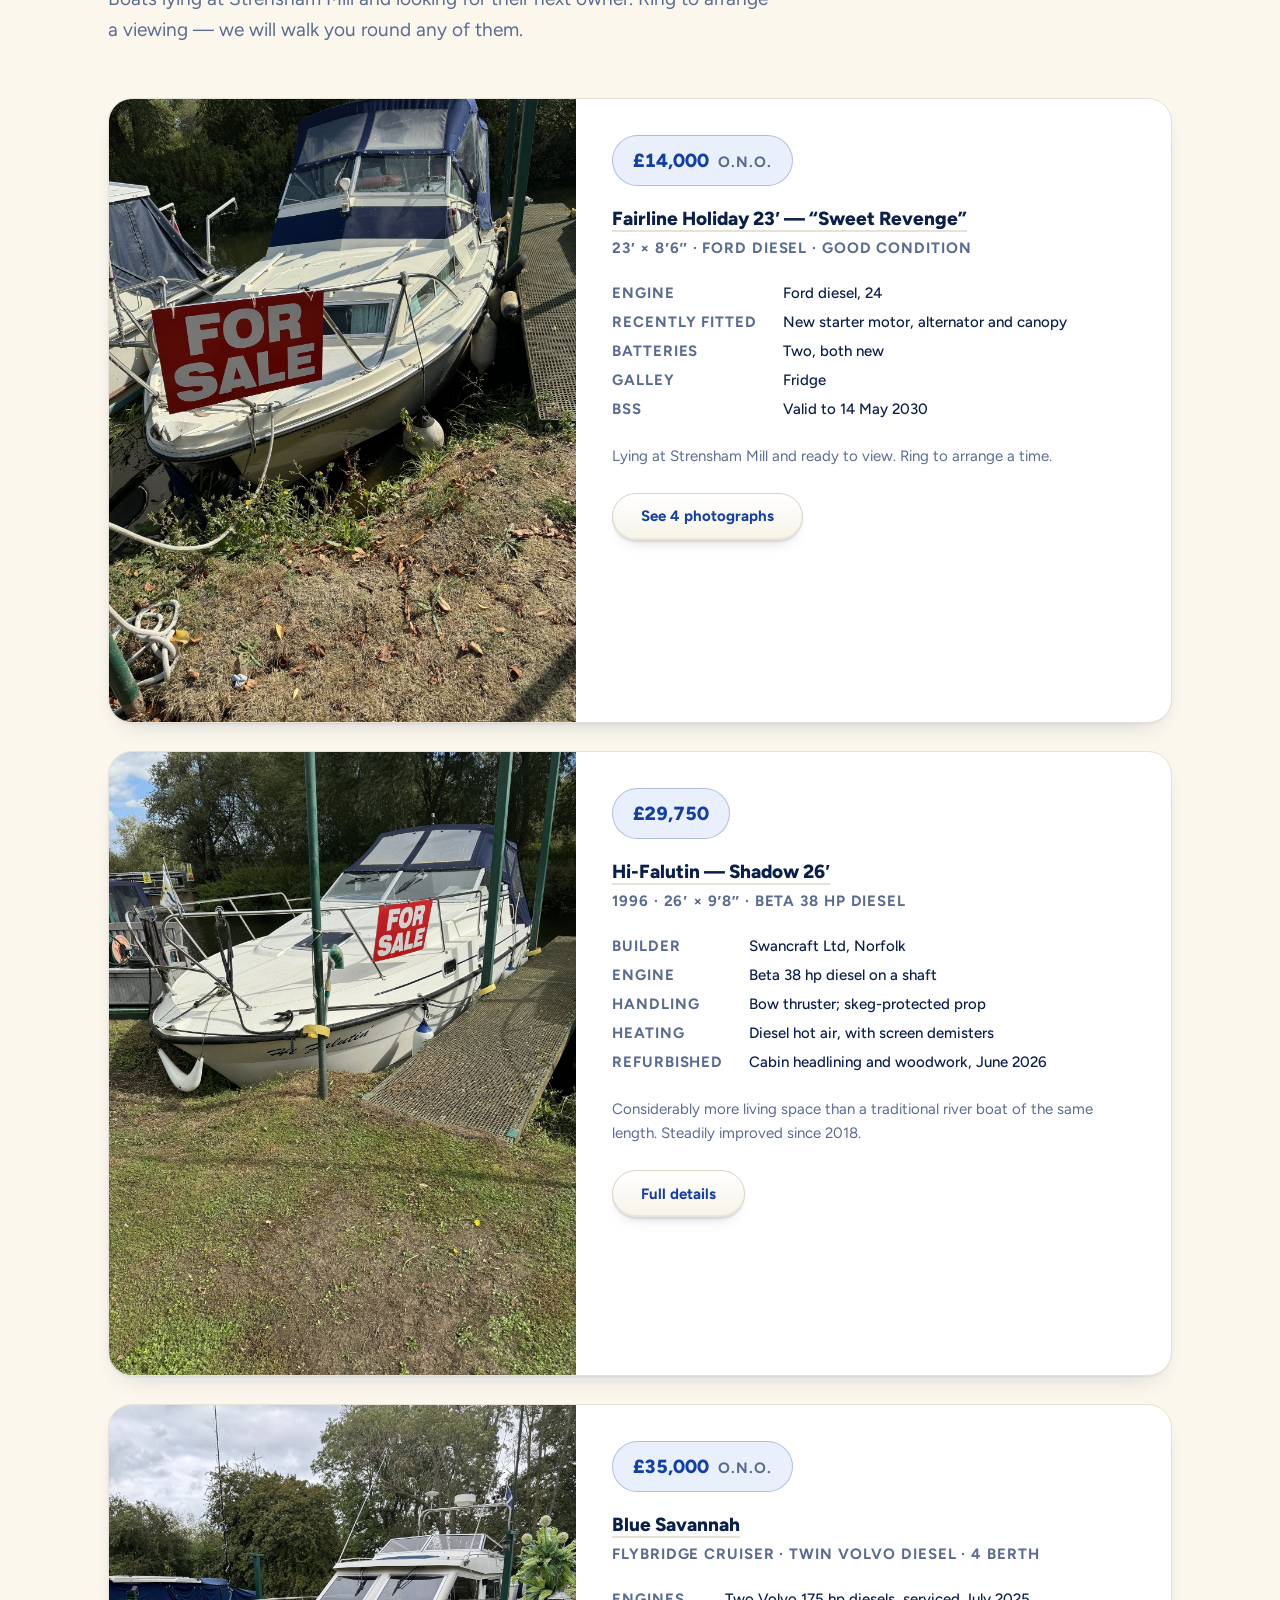
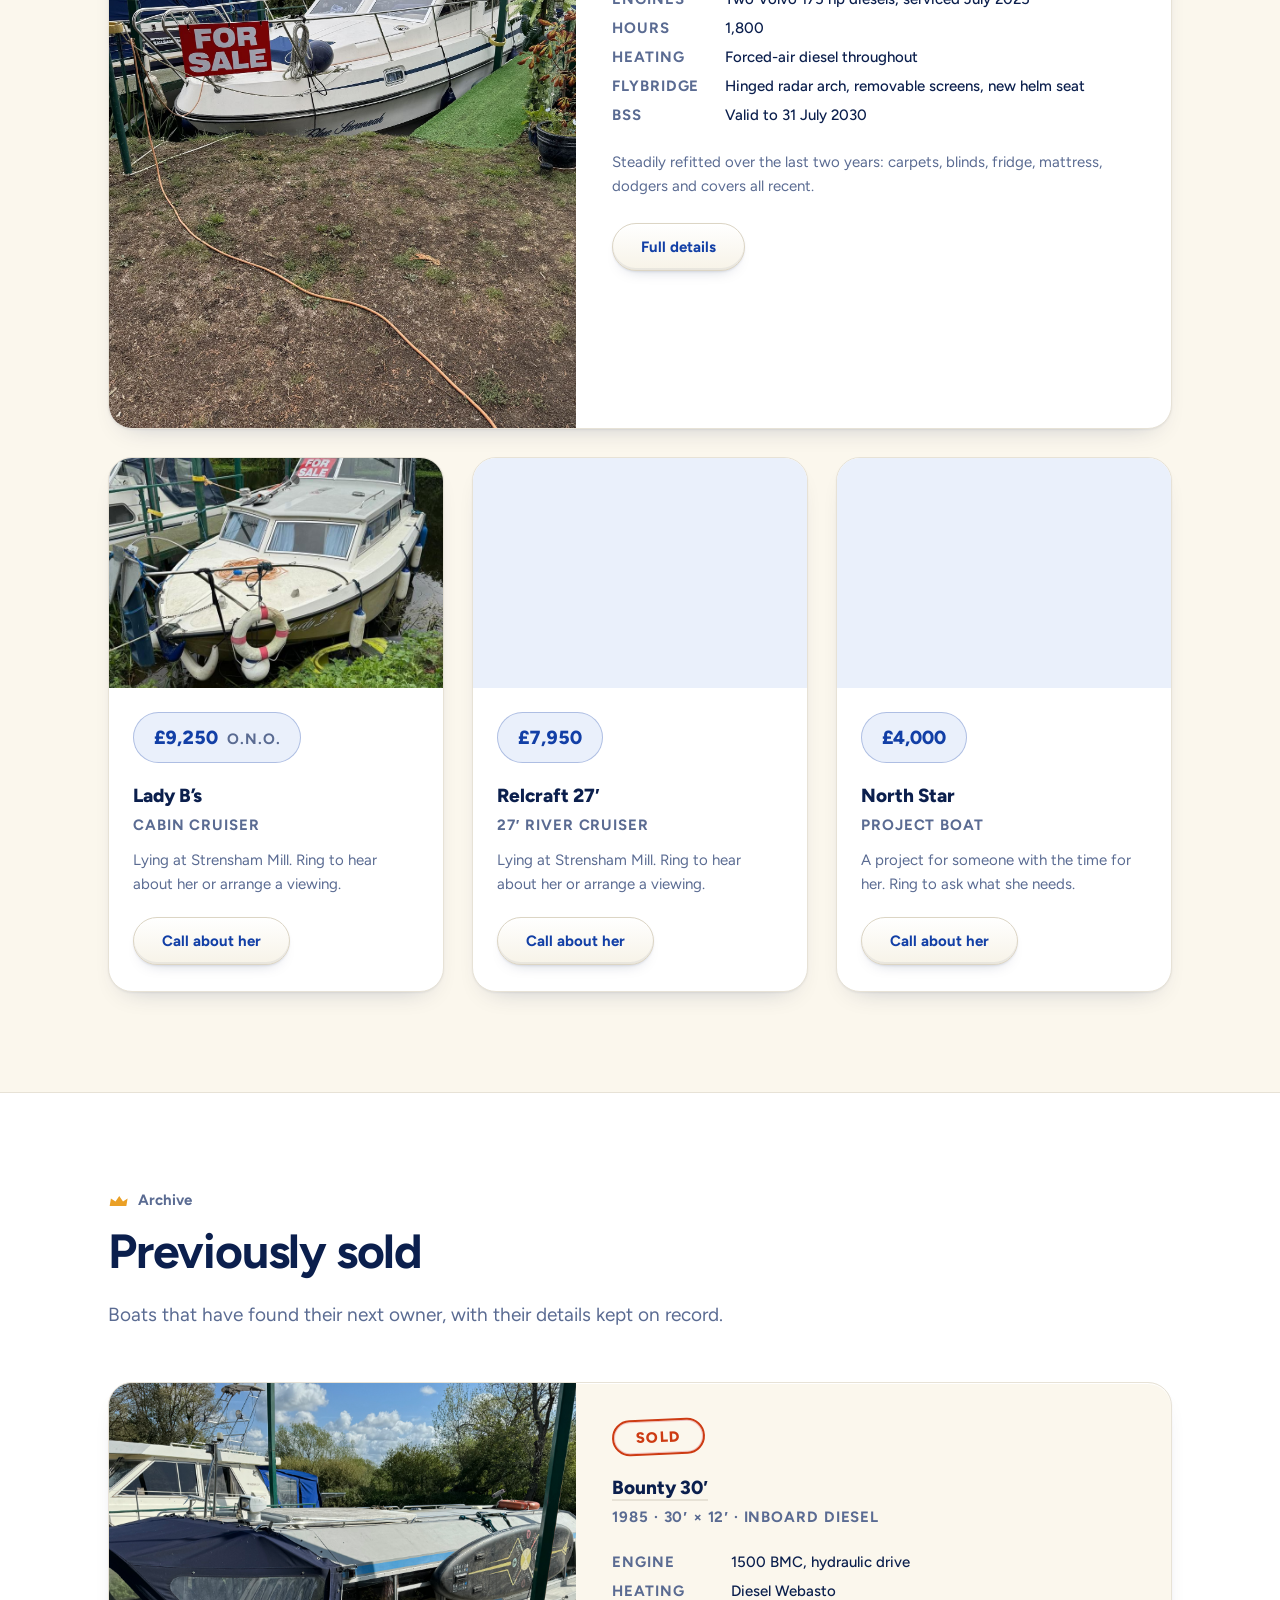
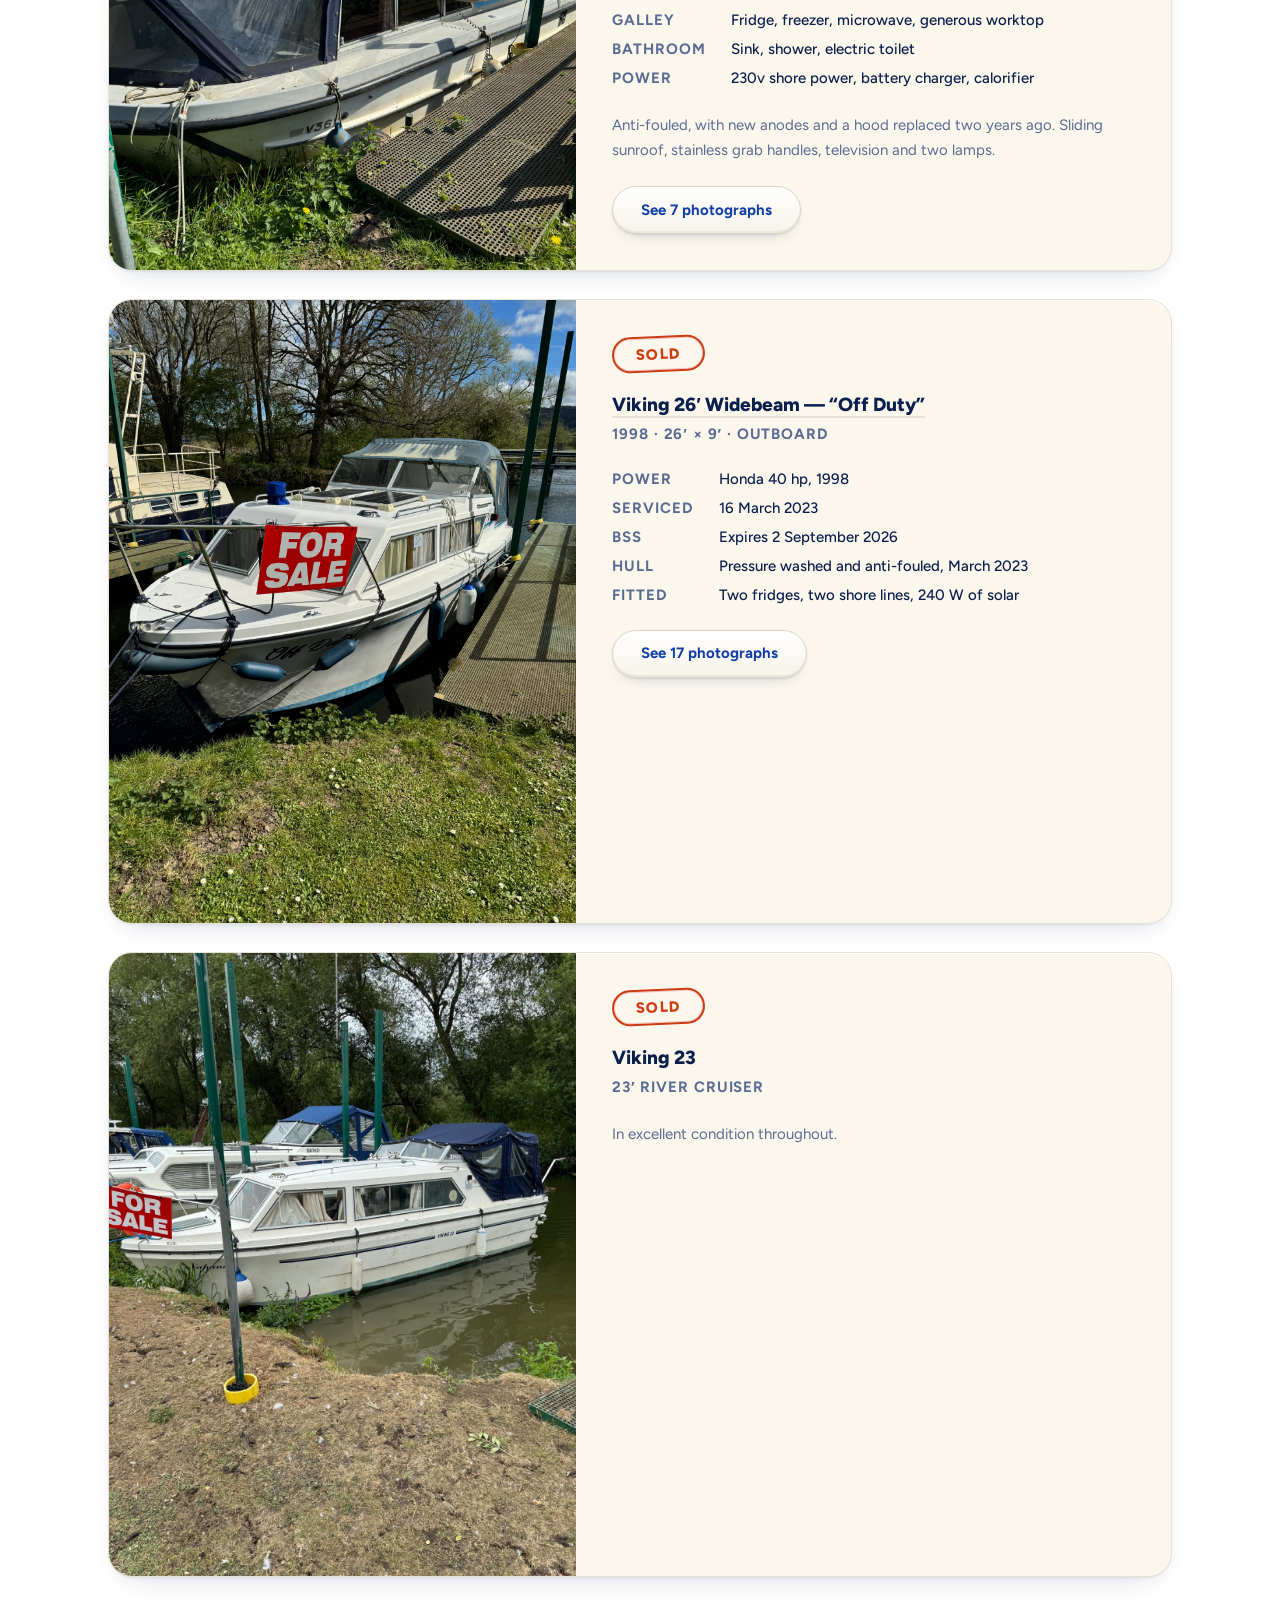
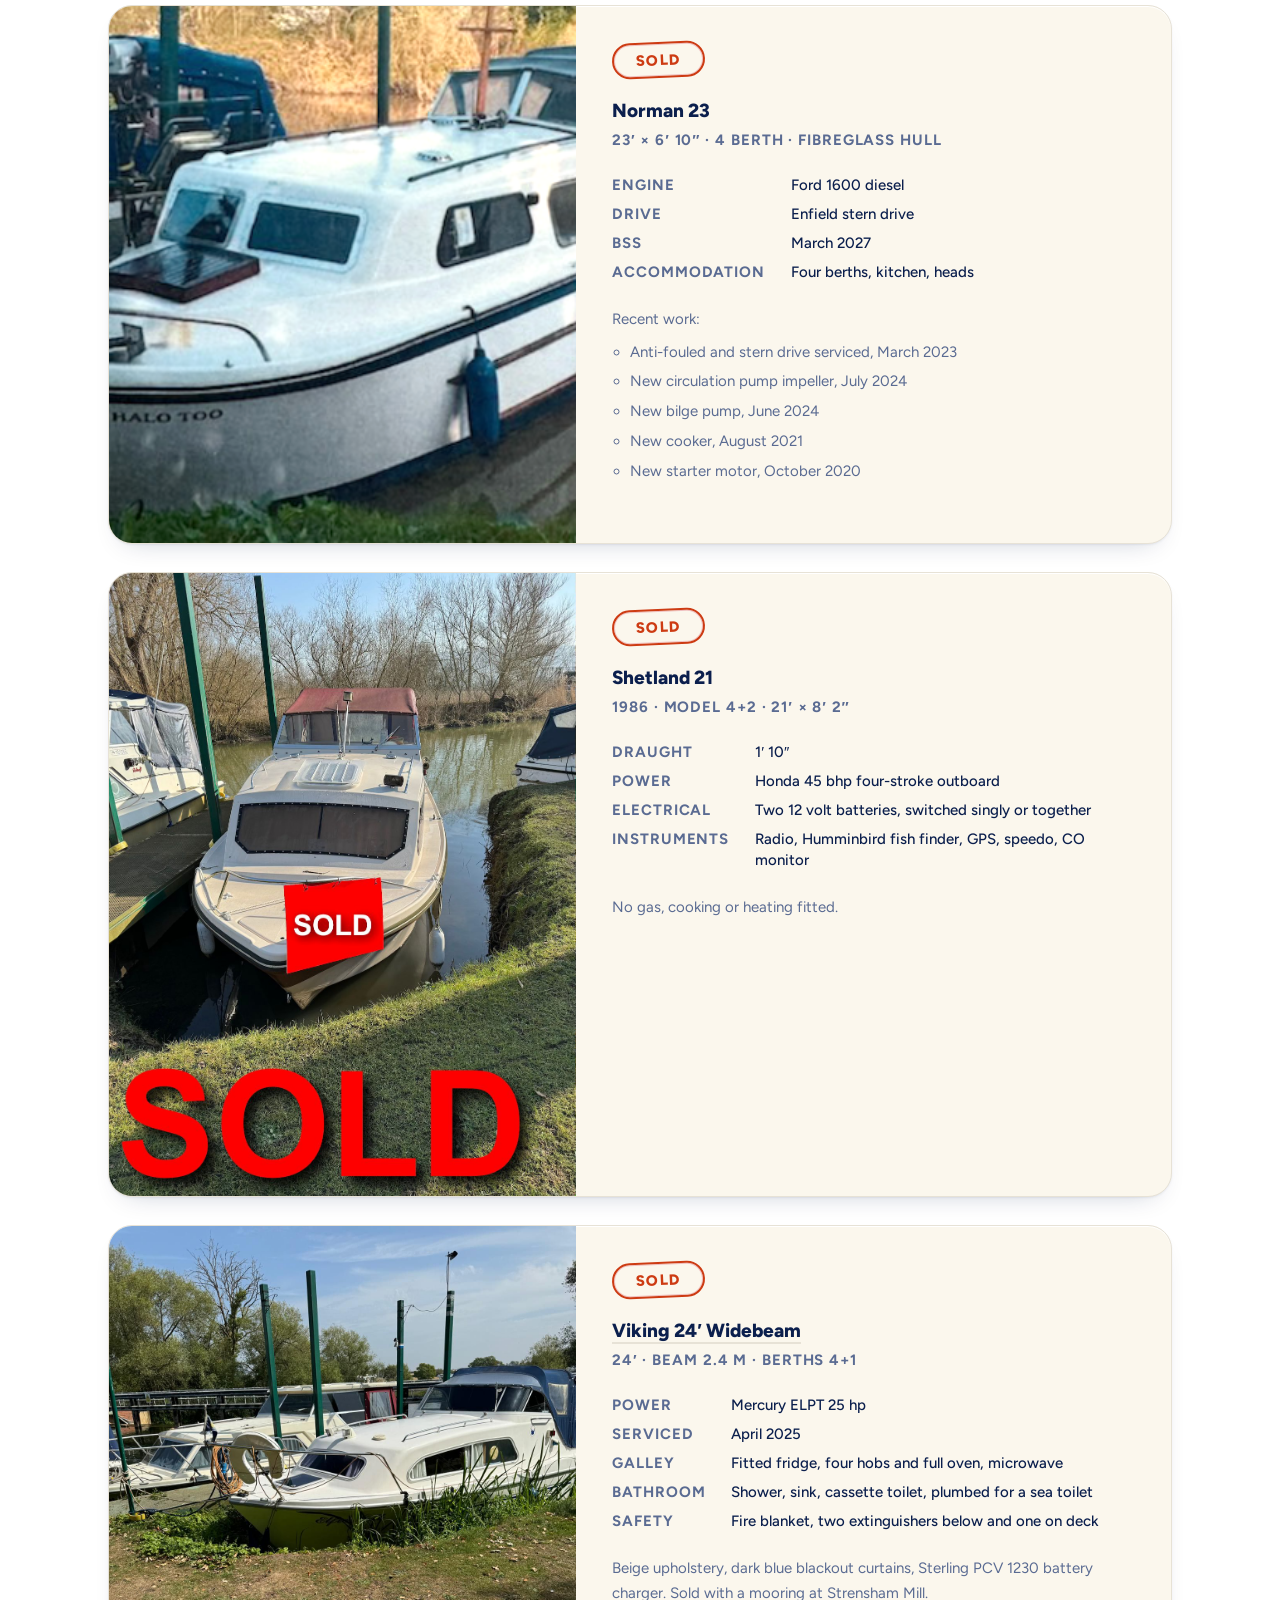
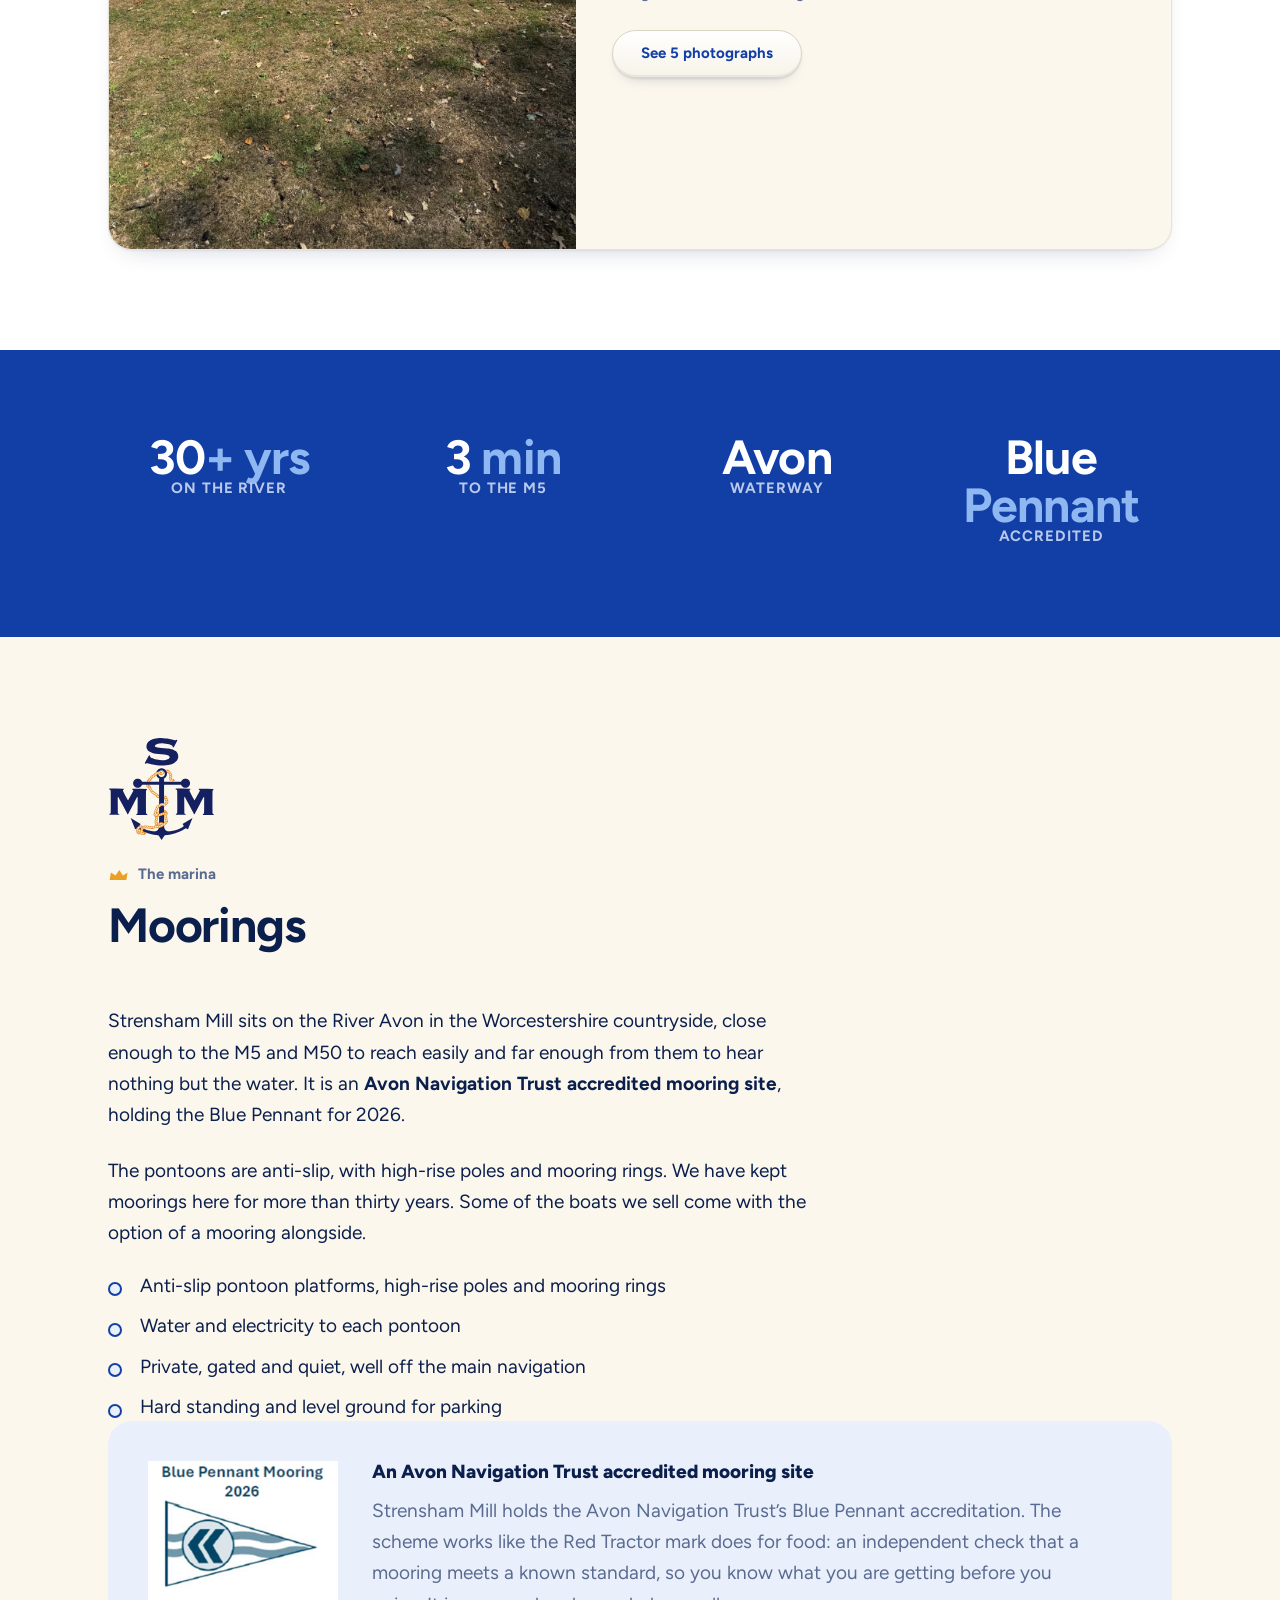
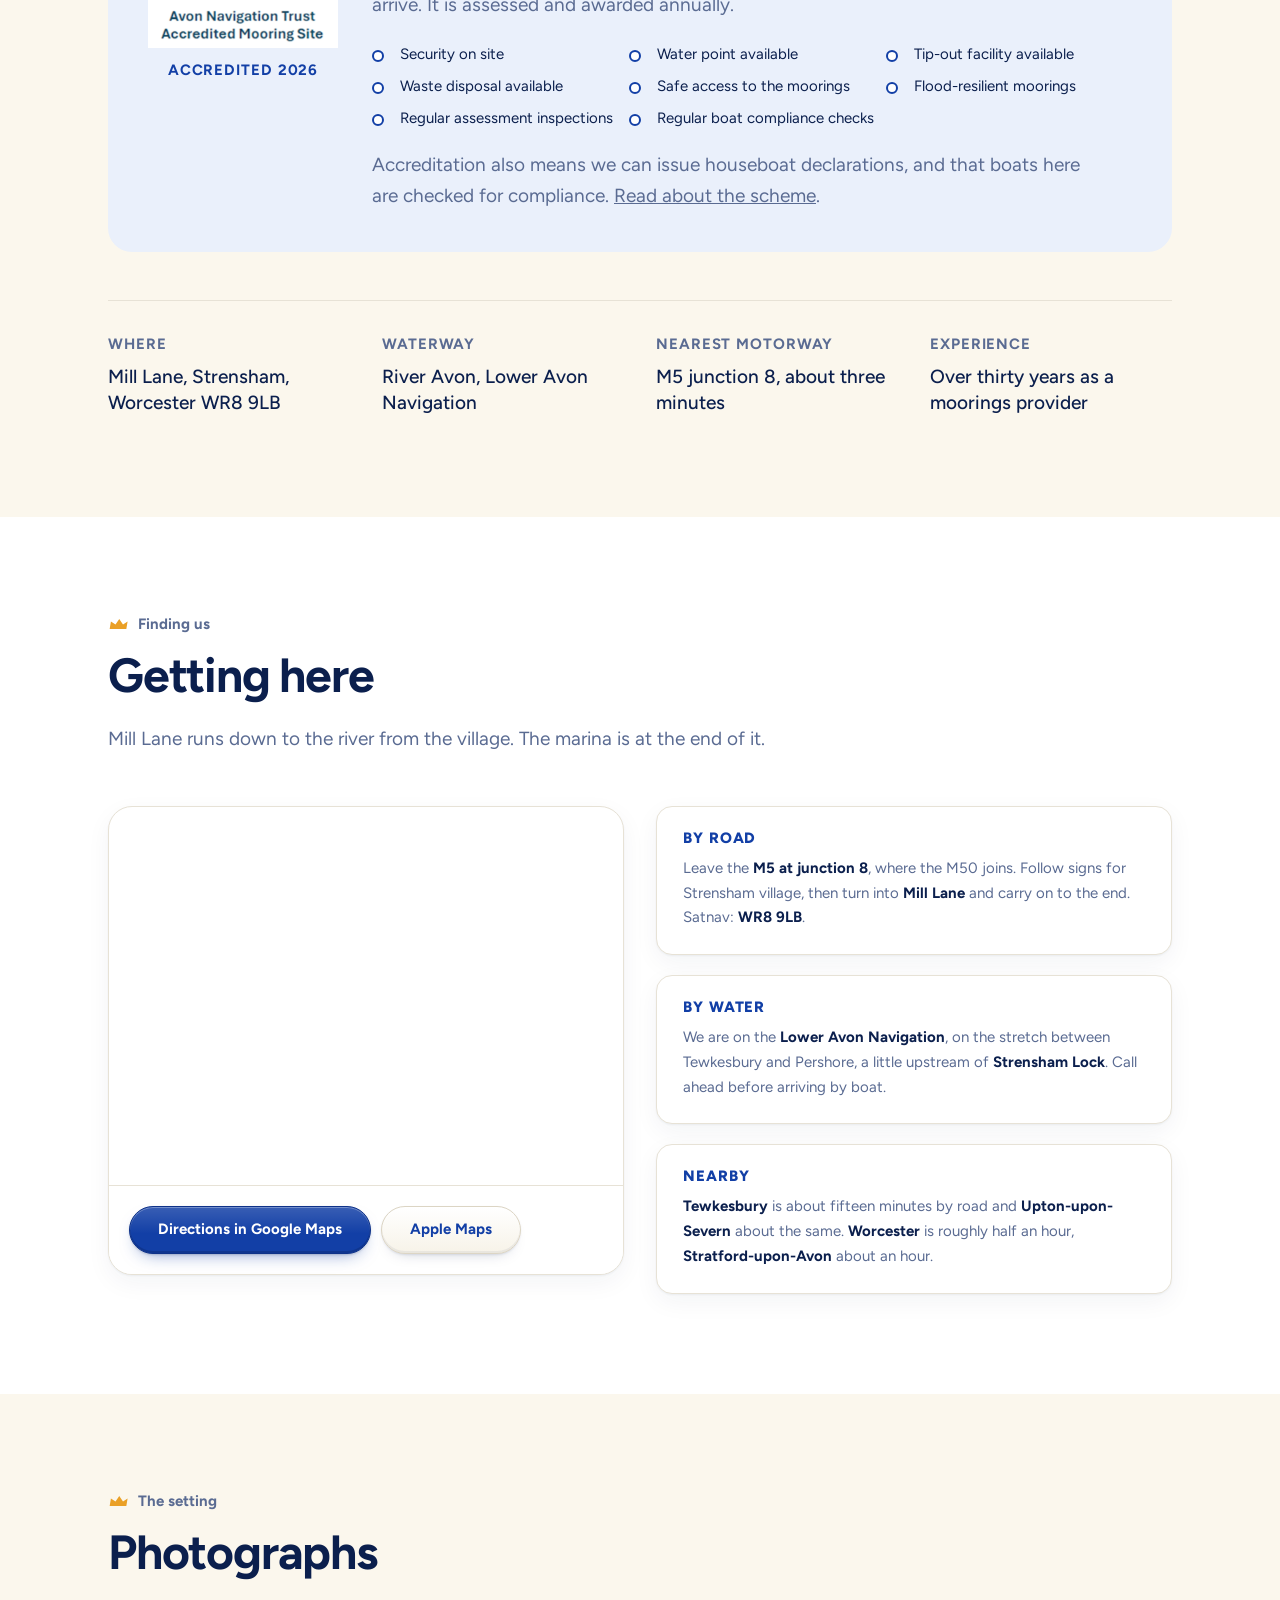
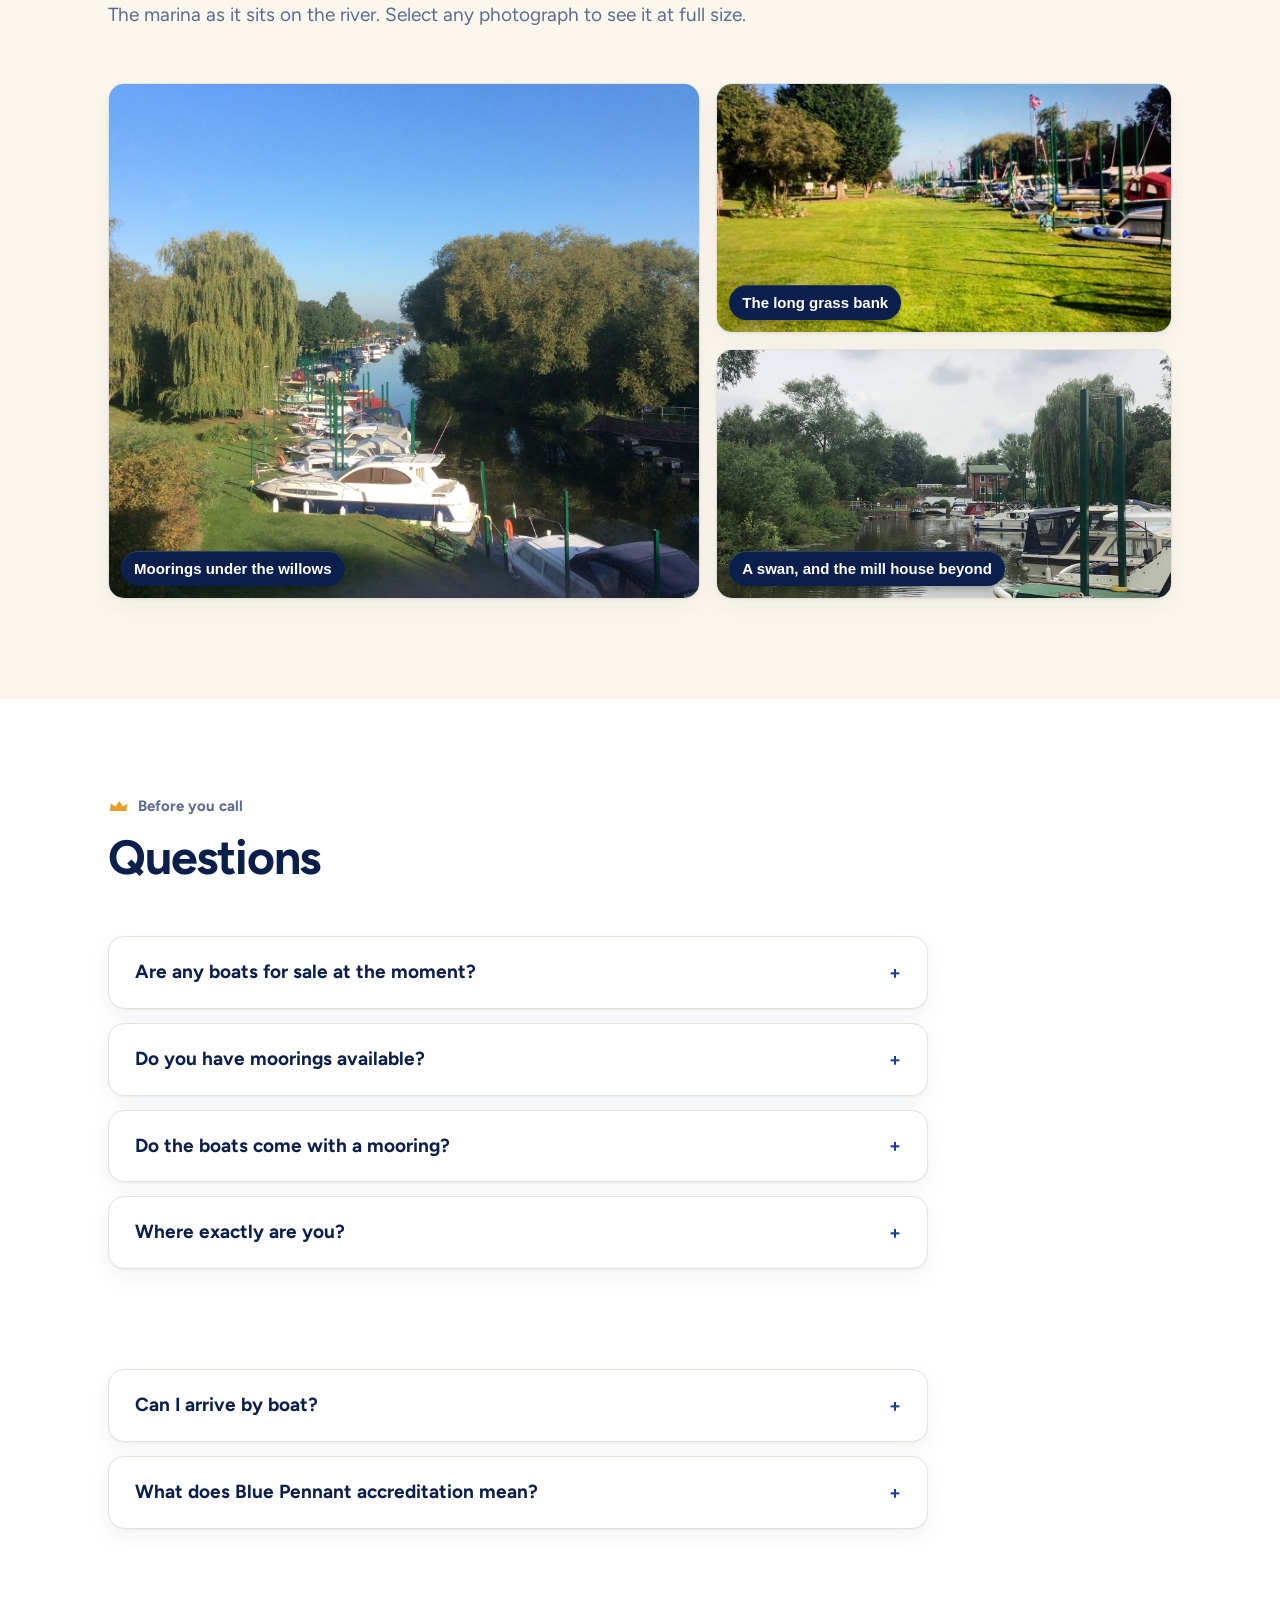
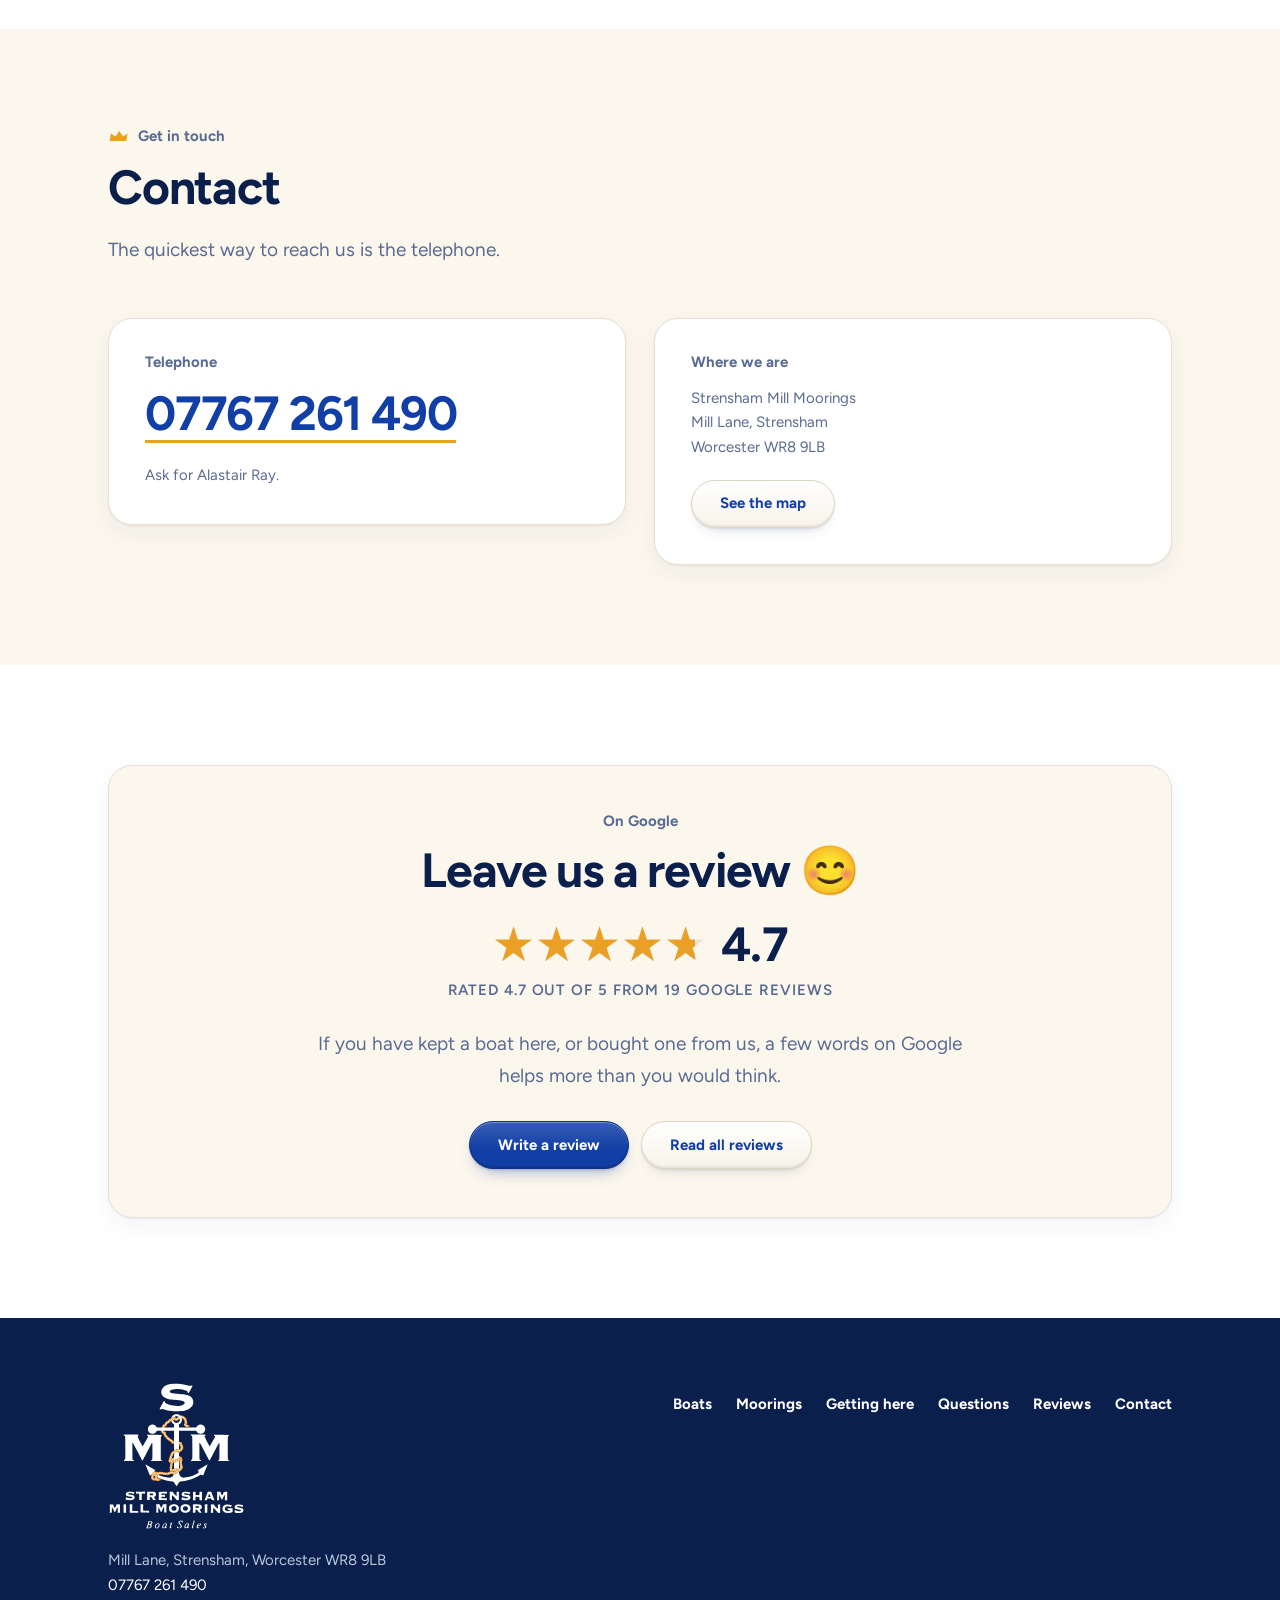
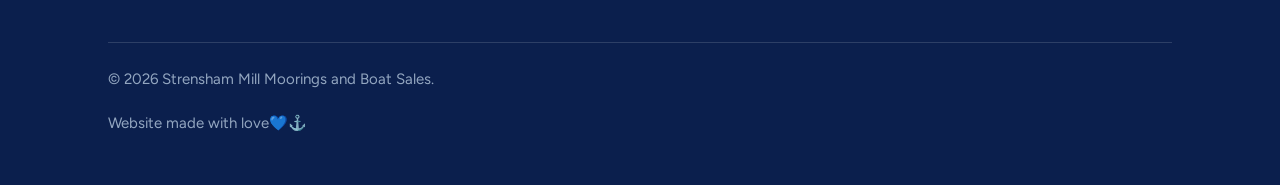
==== commit 2f6e729f: "Add files via upload" ====
--- a/index.html
+++ b/index.html
@@ -72,81 +72,6 @@
   .berth--brief .berth-figure img{height:220px;}
   .berth--brief .berth-body{padding:22px 23px 24px;}
 }
-
-/* ── The rope, cast off and made fast again ──────────────────
-   Every 12 seconds: winds on from the ring (2.1s), holds, then casts
-   off — retracting back up toward the ring (0.8s) — and winds on
-   again. The four short strands of the coil appear as the rope
-   reaches them and go as it retracts past them. Reduced motion, or
-   no stylesheet at all, simply shows the rope made fast. */
-@media (prefers-reduced-motion:no-preference){
-  /* The gap is a touch longer than the rope (1.2 against 1), so the
-     hidden position (1.1) sits wholly off the path. At exactly 1 the
-     mask's round cap still drew a dot at the path's start, leaving a
-     scrap of rope showing while it should be cast off. */
-  .hero-logo .smm-wind{stroke-dasharray:1 1.2;stroke-dashoffset:1.1;}
-  .hero-logo .smm-wind{animation:ropeLoop 12.0s linear 0.55s infinite both;}
-  .hero-logo .smm-wind-x:nth-of-type(2){animation:ropeLoopX2 12.0s linear 0.55s infinite both;}
-  .hero-logo .smm-wind-x:nth-of-type(3){animation:ropeLoopX3 12.0s linear 0.55s infinite both;}
-  .hero-logo .smm-wind-x:nth-of-type(4){animation:ropeLoopX4 12.0s linear 0.55s infinite both;}
-  .hero-logo .smm-wind-x:nth-of-type(5){animation:ropeLoopX5 12.0s linear 0.55s infinite both;}
-}
-@keyframes ropeLoop{
-  0%{stroke-dashoffset:1.1;animation-timing-function:cubic-bezier(.45,.05,.2,1);}
-  17.500%{stroke-dashoffset:0;}
-  88.333%{stroke-dashoffset:0;animation-timing-function:cubic-bezier(.55,0,.8,.3);}
-  95.000%{stroke-dashoffset:1.1;}
-  100%{stroke-dashoffset:1.1;}
-}
-@keyframes ropeLoopX2{
-  0%{stroke-dashoffset:1.1;}
-  13.755%{stroke-dashoffset:1.1;animation-timing-function:cubic-bezier(.45,.05,.2,1);}
-  19.588%{stroke-dashoffset:0;}
-  89.093%{stroke-dashoffset:0;animation-timing-function:cubic-bezier(.55,0,.8,.3);}
-  91.260%{stroke-dashoffset:1.1;}
-  100%{stroke-dashoffset:1.1;}
-}
-@keyframes ropeLoopX3{
-  0%{stroke-dashoffset:1.1;}
-  14.665%{stroke-dashoffset:1.1;animation-timing-function:cubic-bezier(.45,.05,.2,1);}
-  20.498%{stroke-dashoffset:0;}
-  88.747%{stroke-dashoffset:0;animation-timing-function:cubic-bezier(.55,0,.8,.3);}
-  90.913%{stroke-dashoffset:1.1;}
-  100%{stroke-dashoffset:1.1;}
-}
-@keyframes ropeLoopX4{
-  0%{stroke-dashoffset:1.1;}
-  12.197%{stroke-dashoffset:1.1;animation-timing-function:cubic-bezier(.45,.05,.2,1);}
-  18.031%{stroke-dashoffset:0;}
-  89.687%{stroke-dashoffset:0;animation-timing-function:cubic-bezier(.55,0,.8,.3);}
-  91.853%{stroke-dashoffset:1.1;}
-  100%{stroke-dashoffset:1.1;}
-}
-@keyframes ropeLoopX5{
-  0%{stroke-dashoffset:1.1;}
-  16.275%{stroke-dashoffset:1.1;animation-timing-function:cubic-bezier(.45,.05,.2,1);}
-  22.108%{stroke-dashoffset:0;}
-  88.133%{stroke-dashoffset:0;animation-timing-function:cubic-bezier(.55,0,.8,.3);}
-  90.300%{stroke-dashoffset:1.1;}
-  100%{stroke-dashoffset:1.1;}
-}
-
-/* ── Nothing past the edge on a phone ────────────────────────
-   Side entrances start just off their final place. On a phone that
-   was 44px — past the 17px gutter, so the page could be dragged
-   sideways until the cards had entered. 14px keeps the mirrored
-   movement and never crosses the edge. */
-@media (max-width:840px){
-  .aos-ready [data-aos="fade-left"]{transform:translateX(14px);}
-  .aos-ready [data-aos="fade-right"]{transform:translateX(-14px);}
-}
-/* The map column asked for at least 320px, wider than a small
-   phone's content area once the gutters are taken off. */
-.here-grid{grid-template-columns:repeat(auto-fit,minmax(min(320px,100%),1fr));}
-/* Backstop: clip at the content wrapper, which iOS Safari honours
-   (it ignores clipping set on the body). */
-main{overflow-x:clip;}
-
 </style>
 <script>/* reveal guard: hide pre-paint, never leave content invisible */(function(){var d=document.documentElement;d.classList.add("aos-ready");setTimeout(function(){if(!d.classList.contains("aos-done"))d.classList.add("aos-fallback");},2500);})();</script>
 </head>
--- a/assets/css/strensham.css
+++ b/assets/css/strensham.css
@@ -1,5 +1,5 @@
 /* ═══════════════════════════════════════════════════════════════
-   STRENSHAM MILL MOORINGS — site stylesheet
+   STRENSHAM MILL MOORINGS: site stylesheet
    One font. Three sizes. Soft, round, calm.
    Loaded by every page. Edit here, not in the pages.
    ═══════════════════════════════════════════════════════════════ */
@@ -13,16 +13,16 @@
      Palette drawn from a Krone Blanche can: mostly warm white,
      royal blue doing the work, a hairline of amber gold, and
      red-orange as small punctuation.                            */
-  --blue:      #123FA6;   /* royal brand blue — links, buttons */
+  --blue:      #123FA6;   /* royal brand blue: links, buttons */
   --blue-deep: #0C2E7A;   /* hover depth */
   --blue-wash: #EAF0FB;   /* soft blue tint band */
   --ink:       #0B1F4D;   /* deep navy ink (letter cores) */
   --ink-soft:  #5A6B92;   /* secondary text (AA on both grounds) */
-  --white:     #FFFFFF;   /* pure white — raised cards */
-  --ground:    #FBF7ED;   /* warm label white — page ground */
+  --white:     #FFFFFF;   /* pure white: raised cards */
+  --ground:    #FBF7ED;   /* warm label white: page ground */
   --line:      #E7E2D6;   /* warm hairline, tuned to the ground */
-  --red:       #DD4014;   /* red-orange — sold stamp only */
-  --gold:      #EAA026;   /* amber — hairline accent, used sparingly */
+  --red:       #CD3B13;   /* red-orange: sold stamp only */
+  --gold:      #EAA026;   /* amber: hairline accent, used sparingly */
 
   /* ── THREE SIZES. That is the whole scale. ────────────────── */
   --s: 15px;
@@ -37,12 +37,12 @@
   --r-inner:16px;
   --r-pill:999px;
 
-  /* ── Elevation — light, layered, never a hard edge ─────────── */
+  /* ── Elevation: light, layered, never a hard edge ─────────── */
   --shadow-soft:0 1px 2px rgba(11,31,77,.05), 0 8px 24px rgba(11,31,77,.05);
   --shadow-lift:0 2px 6px rgba(11,31,77,.07), 0 18px 44px rgba(11,31,77,.10);
   --shadow-press:0 1px 2px rgba(11,31,77,.08);
 
-  /* ── Motion — emphasised easing, decisive out, gentle in ───── */
+  /* ── Motion: emphasised easing, decisive out, gentle in ───── */
   --ease-emph:cubic-bezier(.2,0,0,1);      /* standard, expressive */
   --ease-out:cubic-bezier(.05,.7,.1,1);     /* entering the screen */
   --ease-in:cubic-bezier(.3,0,.8,.15);      /* leaving the screen */
@@ -53,7 +53,7 @@
   /* ── Scroll reveal ────────────────────────────────────────── */
   --aos-dur:850ms;                          /* slow, soft, unhurried */
   --aos-ease:cubic-bezier(.16,1,.3,1);      /* strong, smooth decelerate */
-  --aos-lift:44px;                          /* travel — must be felt */
+  --aos-lift:44px;                          /* travel: must be felt */
 
   /* ── Minimum comfortable touch target ─────────────────────── */
   --tap:48px;
@@ -66,7 +66,7 @@
 html{-webkit-text-size-adjust:100%;scroll-behavior:smooth;background:#FBF7ED;color-scheme:light;}
 /* The page is a light design by intent. Its ground is written as a
    literal as well as a token, and restated for dark-mode devices, so
-   it renders the same everywhere — including viewers that ignore
+   it renders the same everywhere: including viewers that ignore
    custom properties. */
 @media (prefers-color-scheme:dark){html,body{background:#FBF7ED;}}
 body{
@@ -123,27 +123,24 @@
 
 .wrap{max-width:var(--wrap);margin:0 auto;padding:0 28px;}
 
-
 .stripe{height:1px;background:var(--line);border:0;margin:0;}
 
 /* ═══════════════════════════════════════════════════════════════
-   TYPE ROLES — three sizes, many voices
+   TYPE ROLES: three sizes, many voices
    ═══════════════════════════════════════════════════════════════ */
 .eyebrow{
   font-size:var(--s);font-weight:700;
-  letter-spacing:.16em;text-transform:uppercase;
+  letter-spacing:0;
   color:var(--ink-soft);line-height:var(--lh-flat);margin:0;
 }
 .display{
   font-size:var(--l);font-weight:700;
-  line-height:var(--lh-tight);letter-spacing:-.028em;margin:0;
+  line-height:var(--lh-tight);letter-spacing:-.025em;margin:0;
 }
 .lede{
   font-size:var(--m);line-height:var(--lh-read);
   color:var(--ink-soft);max-width:56ch;margin:0;
 }
-.small{font-size:var(--s);line-height:var(--lh-mid);}
-
 /* ═══════════════════════════════════════════════════════════════
    HEADER
    ═══════════════════════════════════════════════════════════════ */
@@ -156,14 +153,13 @@
   align-items:center;justify-content:space-between;
   padding-top:13px;padding-bottom:13px;
 }
-.club-bar .cb-place{letter-spacing:.12em;text-transform:uppercase;font-weight:600;}
+.club-bar .cb-place{letter-spacing:.06em;text-transform:uppercase;font-weight:600;}
 .club-bar .cb-contact{
   display:inline-flex;align-items:center;gap:12px;
 }
-.club-bar .cb-pc{letter-spacing:.12em;text-transform:uppercase;font-weight:600;}
-/* The accreditation, stated quietly in the bar on every page. */
+.club-bar .cb-pc{letter-spacing:.06em;text-transform:uppercase;font-weight:600;}
 .club-bar .cb-pennant{
-  letter-spacing:.12em;text-transform:uppercase;font-weight:600;
+  letter-spacing:.06em;text-transform:uppercase;font-weight:600;
   color:#C6D6F3;
 }
 @media (max-width:900px){.club-bar .cb-pennant{display:none;}}
@@ -171,15 +167,11 @@
 .club-bar a:hover{color:var(--gold);}
 .club-bar .cb-anchor{font-size:var(--s);}
 
-/* Desktop: postcode reads as part of the left-hand place line.
-   The separator dot is drawn in so it matches the old styling. */
 @media (min-width:641px){
   .club-bar .cb-pc::before{content:"· ";}
   .club-bar .cb-anchor{display:none;}
 }
 
-/* Mobile: place on line one; postcode, phone and anchor together
-   on line two, filling the width. */
 @media (max-width:640px){
   .club-bar .wrap{justify-content:flex-start;gap:6px 12px;}
   .club-bar .cb-place{flex:1 1 100%;}
@@ -194,19 +186,19 @@
   display:flex;align-items:center;justify-content:space-between;gap:16px;
   max-width:var(--wrap);margin:0 auto;padding:16px 28px;
 }
-.brand{display:flex;align-items:center;gap:14px;text-decoration:none;}
-.brand img{height:50px;width:auto;aspect-ratio:1425/1386;object-fit:contain;}
+.brand{display:flex;align-items:center;gap:14px;min-height:44px;text-decoration:none;}
+.brand img{height:50px;width:auto;object-fit:contain;}
 .brand-text{display:flex;flex-direction:column;line-height:var(--lh-flat);}
-.brand-name{font-size:var(--m);font-weight:800;letter-spacing:-.02em;}
+.brand-name{font-size:var(--m);font-weight:800;letter-spacing:0;}
 .brand-sub{
   font-size:var(--s);color:var(--ink-soft);font-weight:600;
-  letter-spacing:.12em;text-transform:uppercase;margin-top:8px;
+  letter-spacing:.06em;text-transform:uppercase;margin-top:8px;
 }
 
 .nav-desktop{display:flex;align-items:center;gap:2px;}
 .nav-desktop a{
   display:inline-flex;align-items:center;min-height:var(--tap);
-  text-decoration:none;font-size:var(--s);font-weight:700;letter-spacing:.02em;
+  text-decoration:none;font-size:var(--s);font-weight:700;letter-spacing:0;
   color:var(--ink);padding:0 18px;border-radius:var(--r-pill);
   transition:background var(--dur-mid) var(--ease-emph),
              color var(--dur-mid) var(--ease-emph);
@@ -262,14 +254,14 @@
 }
 
 /* ═══════════════════════════════════════════════════════════════
-   BUTTONS — one style, fully round
+   BUTTONS: one style, fully round
    ═══════════════════════════════════════════════════════════════ */
 .btn{
   position:relative;isolation:isolate;overflow:hidden;
   display:inline-flex;align-items:center;justify-content:center;
   min-height:var(--tap);
   font-family:inherit;
-  font-size:var(--s);font-weight:700;line-height:var(--lh-flat);letter-spacing:.02em;
+  font-size:var(--s);font-weight:700;line-height:var(--lh-flat);letter-spacing:0;
   padding:15px 28px;border-radius:var(--r-pill);
   border:1px solid #0E3289;background:var(--blue);color:var(--white);
   background-image:linear-gradient(180deg,rgba(255,255,255,.16) 0%,rgba(255,255,255,0) 58%);
@@ -287,7 +279,7 @@
              color var(--dur-mid) var(--ease-emph);
 }
 
-/* State layer — the Material touch. A translucent veil over the
+/* State layer: the Material touch. A translucent veil over the
    button that deepens on hover and again on press, so feedback
    reads identically on every variant without restating colours. */
 .btn::after{
@@ -332,7 +324,7 @@
 .btn--ghost:hover{background-color:rgba(11,31,77,.82);border-color:var(--white);}
 
 /* ═══════════════════════════════════════════════════════════════
-   HERO — full-height, photographic background
+   HERO: full-height, photographic background
    The marina photo fills the viewport. Copy anchors to the lower
    third, over the darker water and foreground, where white text
    reads cleanly. A gradient scrim guarantees legibility over the
@@ -345,7 +337,7 @@
   display:flex;
   flex-direction:column;
   justify-content:flex-end;
-  background:var(--ink) url("../img/hero-marina.jpg") center 38% / cover no-repeat;
+  background:var(--ink) url("../img/river-avon-at-strensham-mill.jpg") center 38% / cover no-repeat;
   overflow:hidden;
 }
 .hero-scrim{
@@ -364,8 +356,8 @@
   margin:0 auto;
   display:flex;flex-direction:column;align-items:center;
   text-align:center;
-  /* Bottom padding clears the scroll cue (34px tall, 22px up)
-     with generous breathing room beneath the buttons. */
+  /* Bottom padding clears the scroll cue (44px tall, 22px up)
+       with room beneath the buttons. */
   padding:0 28px 116px;
 }
 .hero-mark{display:flex;align-items:center;justify-content:center;gap:14px;margin:0;}
@@ -373,7 +365,7 @@
 .hero h1{
   color:var(--white);
   font-size:var(--l);font-weight:700;line-height:var(--lh-tight);
-  letter-spacing:-.03em;margin:0 0 30px;max-width:20ch;
+  letter-spacing:-.025em;margin:0 0 30px;max-width:20ch;
   text-align:center;
   text-shadow:0 1px 24px rgba(6,24,41,.4);
 }
@@ -384,19 +376,17 @@
   max-width:52ch;margin:0 0 18px;
   text-shadow:0 1px 16px rgba(6,24,41,.45);
 }
-/* Desktop: a single row of two buttons at identical width.
-   Mobile: they wrap and each fills the full column. */
 .hero-actions{display:flex;flex-wrap:wrap;gap:12px;max-width:460px;margin:0 0 32px;width:100%;justify-content:center;}
 .hero-actions .btn{
-  flex:1 1 200px;      /* equal basis → identical widths in a row */
-  min-width:0;          /* lets them shrink rather than overflow */
+  flex:1 1 200px;
+  min-width:0;
   text-align:center;
 }
 
 /* ── Scroll cue: a soft chevron inviting the first scroll ──── */
 .hero-cue{
   position:absolute;left:50%;bottom:22px;transform:translateX(-50%);
-  width:34px;height:34px;border-radius:var(--r-pill);
+  width:44px;height:44px;border-radius:var(--r-pill);
   display:flex;align-items:center;justify-content:center;
   color:var(--white);opacity:.8;
   border:1px solid rgba(255,255,255,.45);
@@ -409,7 +399,6 @@
   50%    {transform:translateX(-50%) translateY(6px);}
 }
 
-
 /* ═══════════════════════════════════════════════════════════════
    LOGO PLACEMENTS
    The mark is redrawn from the business card as vector (smm-mark.svg,
@@ -418,20 +407,16 @@
    ═══════════════════════════════════════════════════════════════ */
 .hero-logo{
   display:block;
-  height:168px;width:auto;aspect-ratio:1425/1386;
+  --mark-h:168px;
+  height:var(--mark-h);width:calc(var(--mark-h) * 1.0281);
   margin:0 auto 24px;
   overflow:visible;
   filter:drop-shadow(0 2px 18px rgba(6,24,41,.5));
 }
 .section-logo{
-  height:104px;width:auto;aspect-ratio:1425/1386;margin:0 0 26px;
-}
-.about-mark{
-  display:flex;align-items:center;gap:24px;
-  flex-wrap:wrap;margin:0 0 8px;
-}
-@media (max-width:840px){
-  .hero-logo{height:136px;margin-bottom:20px;}
+  height:104px;width:auto;margin:0 0 26px;
+}@media (max-width:840px){
+  .hero-logo{--mark-h:136px;margin-bottom:20px;}
   .section-logo{height:84px;}
 }
 
@@ -443,11 +428,11 @@
 .hero-logo .smm-st{fill:#F9E8C4;}
 
 /* ── The signature: the rope is made fast ──────────────────────
-   Once, as the page opens, the rope winds down from the ring and
-   onto the anchor — what a mooring is for. A single mask stroke
-   drawn along the rope's own path, so it costs almost nothing.
-   Without motion, or without this stylesheet, the rope is simply
-   there. */
+   The rope winds down from the ring and onto the anchor: what a
+   mooring is for. One mask stroke drawn along the rope's own path, so
+   it costs almost nothing. The home page's own style block repeats the
+   cycle every 12 seconds. Without motion, or without this stylesheet,
+   the rope is simply there. */
 @media (prefers-reduced-motion:no-preference){
   .hero-logo .smm-wind{
     stroke-dasharray:1 1;stroke-dashoffset:1;
@@ -461,7 +446,7 @@
 @keyframes ropeWind{to{stroke-dashoffset:0;}}
 
 /* ═══════════════════════════════════════════════════════════════
-   READING PROGRESS — a hairline that fills as you scroll
+   READING PROGRESS: a hairline that fills as you scroll
    ═══════════════════════════════════════════════════════════════ */
 .progress{
   position:fixed;left:0;top:0;height:3px;width:0;z-index:300;
@@ -476,7 +461,7 @@
 .site-header.is-condensed .brand img{height:42px;}
 
 /* ═══════════════════════════════════════════════════════════════
-   CROWN MARK — a tiny nod to the burgee/crown, drawn in CSS.
+   CROWN MARK: a tiny nod to the burgee/crown, drawn in CSS.
    Sits before section eyebrows in place of a bullet.
    ═══════════════════════════════════════════════════════════════ */
 .crown{
@@ -496,25 +481,25 @@
    would push the content past a single screen and the hero would grow
    taller than the viewport, so it steps back down here. */
 @media (max-height:760px){
-  .hero-logo{height:98px;margin-bottom:14px;}
+  .hero-logo{--mark-h:98px;margin-bottom:14px;}
   .hero-copy{padding-bottom:92px;}
 }
 @media (max-height:700px){
-  .hero-logo{height:84px;margin-bottom:12px;}
-}
-/* Very short screens: the mark steps down again and the "thirty
-   years" line goes — the stats band says it lower down — so the
-   hero stays exactly one screen. */
+  .hero-logo{--mark-h:84px;margin-bottom:12px;}
+}
+/* Very short screens: the mark steps down again and the "thirty years"
+   line goes, since the stats band says it lower down, so the hero stays
+   exactly one screen. */
 @media (max-height:660px){
-  .hero-logo{height:72px;margin-bottom:10px;}
+  .hero-logo{--mark-h:72px;margin-bottom:10px;}
   .hero-mark{display:none;}
 }
 @media (max-height:600px){
-  .hero-logo{height:64px;margin-bottom:10px;}
+  .hero-logo{--mark-h:64px;margin-bottom:10px;}
   .hero-note{display:none;}
 }
 @media (max-height:440px){
-  .hero-logo{height:50px;margin-bottom:8px;}
+  .hero-logo{--mark-h:50px;margin-bottom:8px;}
   .hero-copy{padding-bottom:88px;}
 }
 
@@ -527,8 +512,6 @@
 .notice-inner{
   background:var(--blue-wash);border-radius:var(--r-card);
   padding:40px;
-  /* Centred stack: label above, message below, both optically
-     centred within the card rather than packed to the left. */
   display:flex;flex-direction:column;
   align-items:center;justify-content:center;
   text-align:center;gap:14px;
@@ -541,7 +524,7 @@
 .notice a{color:var(--blue);font-weight:700;text-underline-offset:3px;}
 
 /* ═══════════════════════════════════════════════════════════════
-   AT A GLANCE — animated stat band
+   AT A GLANCE: animated stat band
    ═══════════════════════════════════════════════════════════════ */
 .stats{background:var(--blue);color:var(--white);padding:64px 0;}
 .stats-grid{
@@ -550,7 +533,7 @@
 }
 .stat{text-align:center;display:flex;flex-direction:column;}
 .stat dt{
-  font-size:var(--s);font-weight:700;letter-spacing:.16em;text-transform:uppercase;
+  font-size:var(--s);font-weight:700;letter-spacing:.06em;text-transform:uppercase;
   color:#B9C9EC;margin:0 0 10px;line-height:var(--lh-flat);order:2;
 }
 .stat dd{
@@ -569,7 +552,7 @@
 .section-head .display{margin-bottom:20px;}
 
 /* ═══════════════════════════════════════════════════════════════
-   BERTH CARD — one card style, everywhere
+   BERTH CARD: one card style, everywhere
    ═══════════════════════════════════════════════════════════════ */
 .berth-list{list-style:none;margin:0;padding:0;display:grid;gap:28px;}
 .berth{
@@ -591,7 +574,7 @@
              0 2px 6px rgba(11,31,77,.08),
              0 26px 44px -22px rgba(11,31,77,.38);
 }
-/* The photograph drifts a touch inside its frame on hover — the card
+/* The photograph drifts a touch inside its frame on hover: the card
    answers the pointer without the layout moving. */
 .berth-figure img{transition:transform .9s var(--ease-emph);}
 .berth:hover .berth-figure img{transform:scale(1.035);}
@@ -603,12 +586,12 @@
 .berth-body{padding:36px;}
 .berth-name{
   font-size:var(--m);font-weight:800;line-height:var(--lh-tight);
-  letter-spacing:-.02em;margin:0 0 8px;
+  letter-spacing:0;margin:0 0 8px;
 }
 .berth-name a{text-decoration:none;border-bottom:2px solid var(--line);}
 .berth-name a:hover{border-bottom-color:var(--blue);color:var(--blue);}
 .berth-meta{
-  font-size:var(--s);font-weight:700;letter-spacing:.1em;text-transform:uppercase;
+  font-size:var(--s);font-weight:700;letter-spacing:.06em;text-transform:uppercase;
   color:var(--ink-soft);margin:0 0 24px;line-height:var(--lh-mid);
 }
 
@@ -630,7 +613,7 @@
   border:2px solid var(--red);color:var(--red);background:transparent;
   border-radius:var(--r-pill);padding:9px 22px 8px;
   font-size:var(--s);font-weight:800;
-  letter-spacing:.28em;text-transform:uppercase;line-height:var(--lh-flat);
+  letter-spacing:.08em;text-transform:uppercase;line-height:var(--lh-flat);
   transform:rotate(-2.5deg);margin:0 0 22px;
   box-shadow:inset 0 0 0 1px rgba(200,16,46,.24);
 }
@@ -646,18 +629,16 @@
   border-radius:var(--r-pill);
   padding:9px 20px;margin:0 0 22px;
   font-size:var(--m);font-weight:800;color:var(--blue);
-  letter-spacing:-.01em;font-variant-numeric:tabular-nums;
+  letter-spacing:0;font-variant-numeric:tabular-nums;
 }
 .price .price-note{
-  font-size:var(--s);font-weight:700;letter-spacing:.1em;
+  font-size:var(--s);font-weight:700;letter-spacing:.06em;
   text-transform:uppercase;color:var(--ink-soft);
 }
 
-/* ── Blue Pennant accreditation ──────────────────────────────
-   A real credential, so it is given real room: the pennant beside
-   the criteria it stands for, rather than a badge dropped in a
-   corner. Sits on the blue wash so it reads as a mark of standing
-   rather than another card. */
+/* ── Blue Pennant accreditation ────────────────────────────────
+   The pennant sits beside the criteria it stands for, on the blue
+   wash, so it reads as a mark of standing rather than another card. */
 .pennant{
   background:var(--blue-wash);
   border-radius:var(--r-card);
@@ -671,11 +652,11 @@
 .pennant-mark figcaption{
   margin-top:12px;text-align:center;
   font-size:var(--s);font-weight:700;
-  letter-spacing:.1em;text-transform:uppercase;color:var(--blue);
+  letter-spacing:.06em;text-transform:uppercase;color:var(--blue);
   line-height:var(--lh-mid);
 }
 .pennant h3{
-  font-size:var(--m);font-weight:800;letter-spacing:-.02em;
+  font-size:var(--m);font-weight:800;letter-spacing:0;
   margin:0 0 12px;line-height:var(--lh-tight);
 }
 .pennant p{
@@ -701,22 +682,6 @@
   .pennant{grid-template-columns:1fr;gap:26px;padding:28px 23px;justify-items:center;}
   .pennant-mark{max-width:170px;}
   .pennant-body{text-align:left;}
-}
-
-/* ── Photograph to follow ────────────────────────────────────
-   Holds the same shape as a real photograph so the row does not
-   collapse, and says plainly that one is coming rather than
-   leaving an empty frame that reads as a broken image. */
-.await{
-  display:flex;flex-direction:column;align-items:center;justify-content:center;
-  gap:12px;min-height:300px;height:100%;
-  background:var(--blue-wash);
-  color:var(--ink-soft);text-align:center;padding:28px;
-}
-.await svg{width:38px;height:38px;opacity:.55;}
-.await span{
-  font-size:var(--s);font-weight:700;
-  letter-spacing:.14em;text-transform:uppercase;line-height:var(--lh-mid);
 }
 
 /* ═══════════════════════════════════════════════════════════════
@@ -729,7 +694,7 @@
   border-top:1px solid var(--line);
 }
 .facts dt{
-  font-size:var(--s);font-weight:700;letter-spacing:.16em;text-transform:uppercase;
+  font-size:var(--s);font-weight:700;letter-spacing:.06em;text-transform:uppercase;
   color:var(--ink-soft);margin-bottom:12px;line-height:var(--lh-flat);
 }
 .facts dd{margin:0;font-size:var(--m);line-height:var(--lh-mid);font-weight:500;}
@@ -747,7 +712,7 @@
 }
 
 /* ═══════════════════════════════════════════════════════════════
-   GETTING HERE — map + directions
+   GETTING HERE: map + directions
    ═══════════════════════════════════════════════════════════════ */
 .here-grid{
   display:grid;gap:32px;
@@ -774,14 +739,14 @@
   box-shadow:var(--shadow-soft);
 }
 .route h3{
-  font-size:var(--s);font-weight:800;letter-spacing:.14em;text-transform:uppercase;
+  font-size:var(--s);font-weight:800;letter-spacing:.06em;text-transform:uppercase;
   color:var(--blue);margin:0 0 10px;line-height:var(--lh-flat);
 }
 .route p{margin:0;font-size:var(--s);line-height:var(--lh-read);color:var(--ink-soft);}
 .route strong{color:var(--ink);font-weight:700;}
 
 /* ═══════════════════════════════════════════════════════════════
-   FAQ — single-open accordion
+   FAQ: single-open accordion
    ═══════════════════════════════════════════════════════════════ */
 .faq{display:grid;gap:14px;max-width:820px;}
 .faq details{
@@ -820,10 +785,10 @@
 .gallery button:active{transform:scale(.99);box-shadow:var(--shadow-press);}
 .gallery img{width:100%;height:200px;object-fit:cover;}
 
-/* The home page's photographs are laid out by importance. The aerial
-   view — the one picture that explains the place — leads across two
-   rows; the others take smaller, differently cropped frames, each
-   with a short caption. Boat pages keep the plain grid. */
+/* The home page's photographs are laid out by importance: the lead
+   photograph spans both rows and the others take smaller, differently
+   cropped frames, each with a short caption. Boat pages keep the
+   plain grid. */
 .gallery.gallery--setting{
   grid-template-columns:1.3fr 1fr;
   grid-template-rows:250px 250px;
@@ -837,7 +802,7 @@
   position:absolute;left:12px;bottom:12px;max-width:calc(100% - 24px);
   padding:7px 13px;border-radius:var(--r-pill);
   background:#0B1F4D;color:#FFFFFF;
-  font-size:var(--s);font-weight:700;letter-spacing:.02em;line-height:var(--lh-mid);
+  font-size:var(--s);font-weight:700;letter-spacing:0;line-height:var(--lh-mid);
   text-align:left;
   box-shadow:inset 0 1px 0 rgba(255,255,255,.14),0 6px 14px -8px rgba(0,0,0,.6);
 }
@@ -860,7 +825,6 @@
   .gallery.gallery--setting img{height:100%;}
 }
 
-
 /* ── Lightbox ───────────────────────────────────────────────── */
 .lightbox{
   position:fixed;inset:0;z-index:400;
@@ -885,7 +849,7 @@
 .lb-next{right:20px;top:50%;transform:translateY(-50%);}
 .lb-count{
   position:absolute;bottom:22px;left:50%;transform:translateX(-50%);
-  color:var(--white);font-size:var(--s);font-weight:700;letter-spacing:.1em;
+  color:var(--white);font-size:var(--s);font-weight:700;letter-spacing:0;
 }
 
 /* ═══════════════════════════════════════════════════════════════
@@ -900,17 +864,11 @@
 }
 .section--white .contact-card{background:var(--ground);}
 .tel{
-  font-size:var(--l);font-weight:700;line-height:var(--lh-tight);letter-spacing:-.03em;
+  font-size:var(--l);font-weight:700;line-height:var(--lh-tight);letter-spacing:-.025em;
   color:var(--blue);text-decoration:none;display:inline-block;
   margin:16px 0 6px;border-bottom:3px solid var(--gold);
 }
 .tel:hover{border-bottom-color:var(--blue);}
-.tel-alt{
-  font-size:var(--m);font-weight:700;color:var(--ink);text-decoration:none;
-  border-bottom:2px solid var(--line);
-}
-.tel-alt:hover{border-bottom-color:var(--blue);color:var(--blue);}
-
 /* ═══════════════════════════════════════════════════════════════
    BREADCRUMB
    ═══════════════════════════════════════════════════════════════ */
@@ -924,9 +882,8 @@
 .crumb a:hover{text-decoration:underline;}
 .crumb li+li::before{content:"›";margin-right:10px;color:var(--line);}
 
-
-/* ═══════════════════════════════════════════════════════════════
-   REVIEWS — Google rating and a nudge to leave one.
+/* ═══════════════════════════════════════════════════════════════
+   REVIEWS: Google rating and a nudge to leave one.
    Gold is already the site's single accent, so the stars need no
    new colour introduced.
    ═══════════════════════════════════════════════════════════════ */
@@ -949,7 +906,7 @@
 }
 .stars{
   position:relative;display:inline-block;
-  font-size:var(--l);line-height:1;letter-spacing:.06em;
+  font-size:var(--l);line-height:1;letter-spacing:0;
   white-space:nowrap;
 }
 .stars-empty{color:var(--line);}
@@ -984,11 +941,11 @@
 .site-footer a{color:var(--white);text-decoration:none;}
 .site-footer a:hover{color:var(--gold);}
 .footer-brand{display:flex;align-items:center;gap:14px;margin-bottom:18px;}
-.footer-brand img{height:148px;width:auto;aspect-ratio:1811/1959;}
+.footer-brand img{height:148px;width:auto;}
 @media (max-width:840px){.footer-brand img{height:124px;}}
 .footer-brand span{font-size:var(--m);font-weight:800;color:var(--white);}
 .footer-nav{display:flex;flex-wrap:wrap;gap:10px 24px;}
-.footer-nav a{font-weight:700;letter-spacing:.02em;}
+.footer-nav a{font-weight:700;letter-spacing:0;}
 .footer-base{
   margin-top:44px;padding-top:24px;
   border-top:1px solid rgba(255,255,255,.14);color:#93A6C0;
@@ -1001,11 +958,10 @@
 }
 .footer-credit a:hover{color:var(--gold);}
 
-
 /* ═══════════════════════════════════════════════════════════════
    LAYOUT STABILITY (Core Web Vitals)
    Every image already carries an explicit height in its component
-   rule, which reserves the space and keeps CLS at zero. No
+   rule, which reserves the space and keeps layout shift to a minimum. No
    aspect-ratio here: it would fight those heights.
    A tint fills the box while the photograph decodes.
    ═══════════════════════════════════════════════════════════════ */
@@ -1017,7 +973,7 @@
    RESPONSIVE
    ═══════════════════════════════════════════════════════════════ */
 /* ═══════════════════════════════════════════════════════════════
-   SCROLL REVEAL — AOS-compatible, self-hosted, dependency-free
+   SCROLL REVEAL: AOS-compatible, self-hosted, dependency-free
    Uses the AOS data-attribute API (data-aos="fade-up", etc).
 
    The hidden start state is scoped behind .aos-ready, which a tiny
@@ -1090,3 +1046,19 @@
   .hero-actions .btn{flex:0 1 auto;}
   .hero h1{margin-bottom:14px;}
 }
+
+/* Touch targets. Standalone links get a 44px tall hit area. Where a
+   link sits in a thin line of text (the bar along the top, the footer
+   address), negative margins keep that line's height unchanged, so
+   the target grows without the layout moving. Links inside running
+   sentences are left alone, as WCAG 2.2 allows. */
+.club-bar a,
+.site-footer a[href^="tel:"]{
+  display:inline-flex;align-items:center;min-height:44px;margin-block:-14px;
+}
+.footer-nav a,
+.footer-credit a,
+.crumb a{display:inline-flex;align-items:center;min-height:44px;}
+.tel{display:inline-flex;align-items:flex-end;min-height:44px;}
+
+.contact-label{font-size:var(--m);font-weight:700;line-height:var(--lh-tight);letter-spacing:0;margin:0;color:var(--ink);}
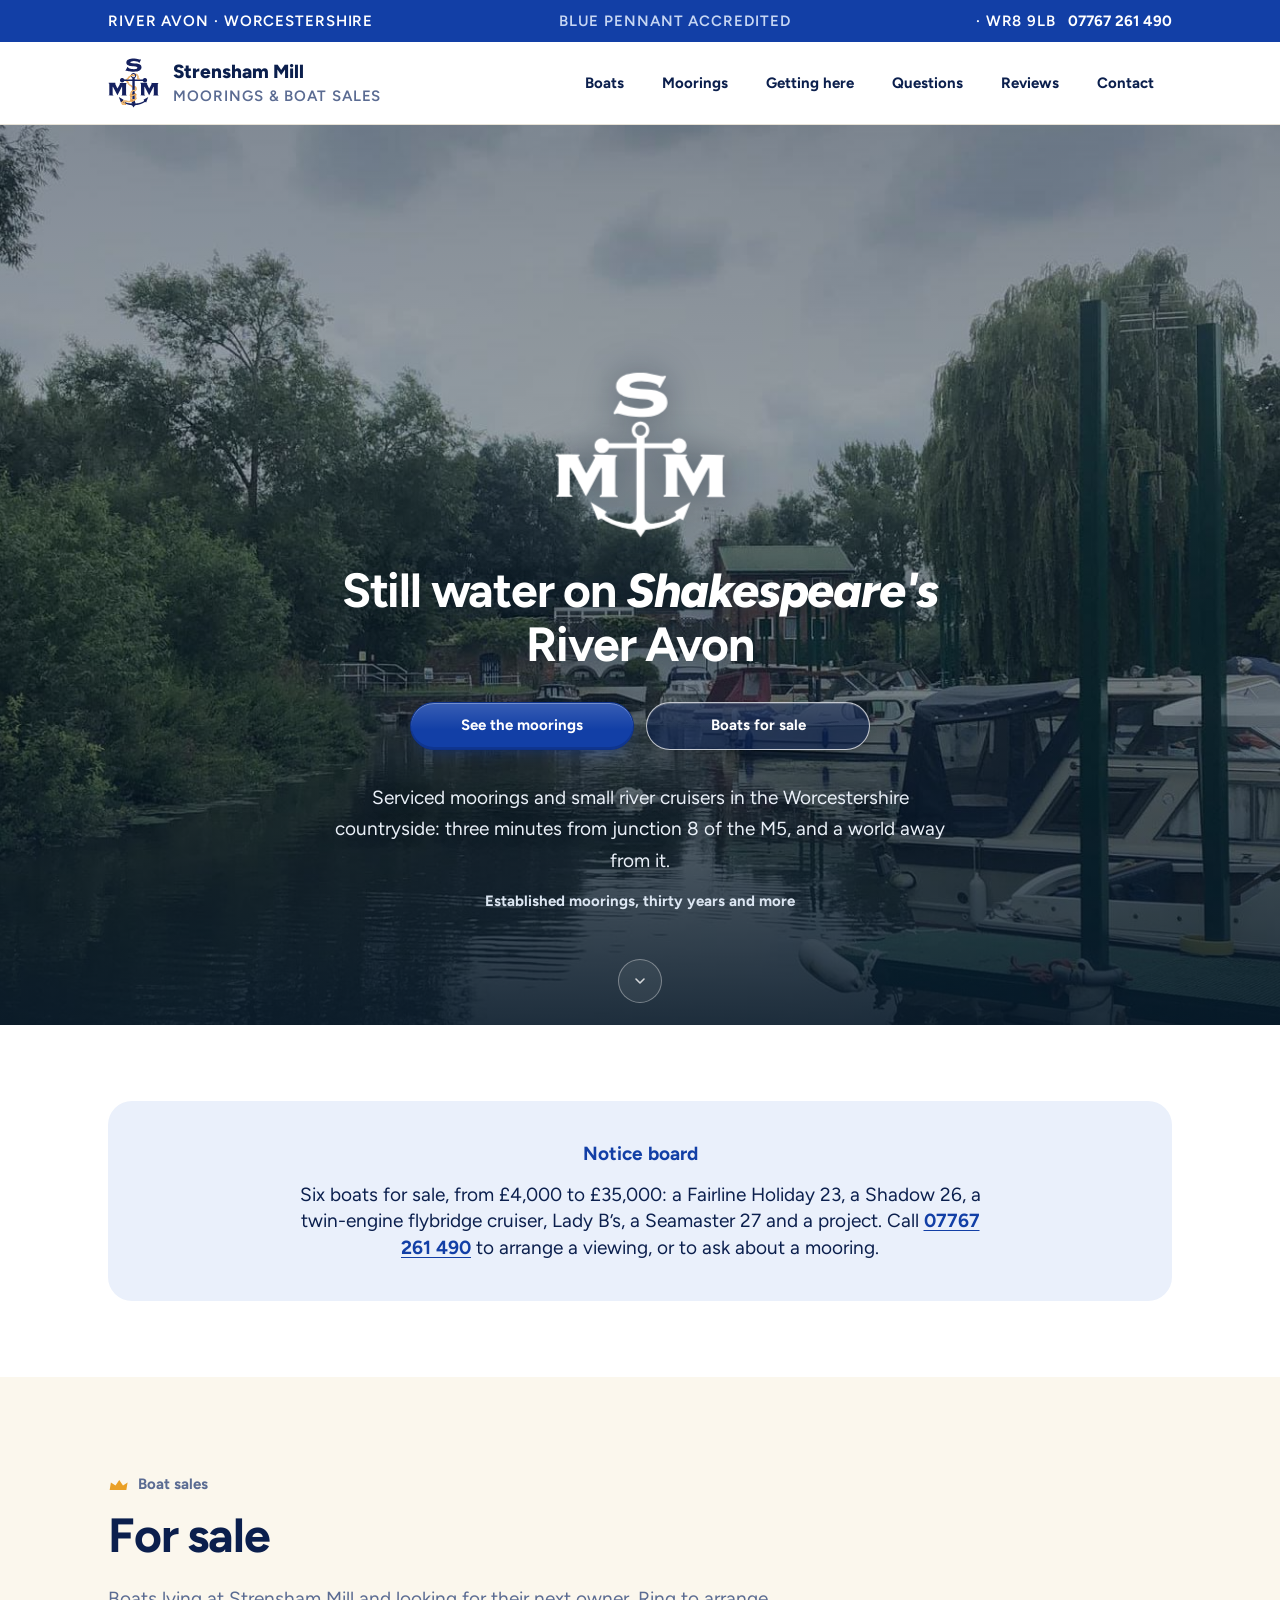
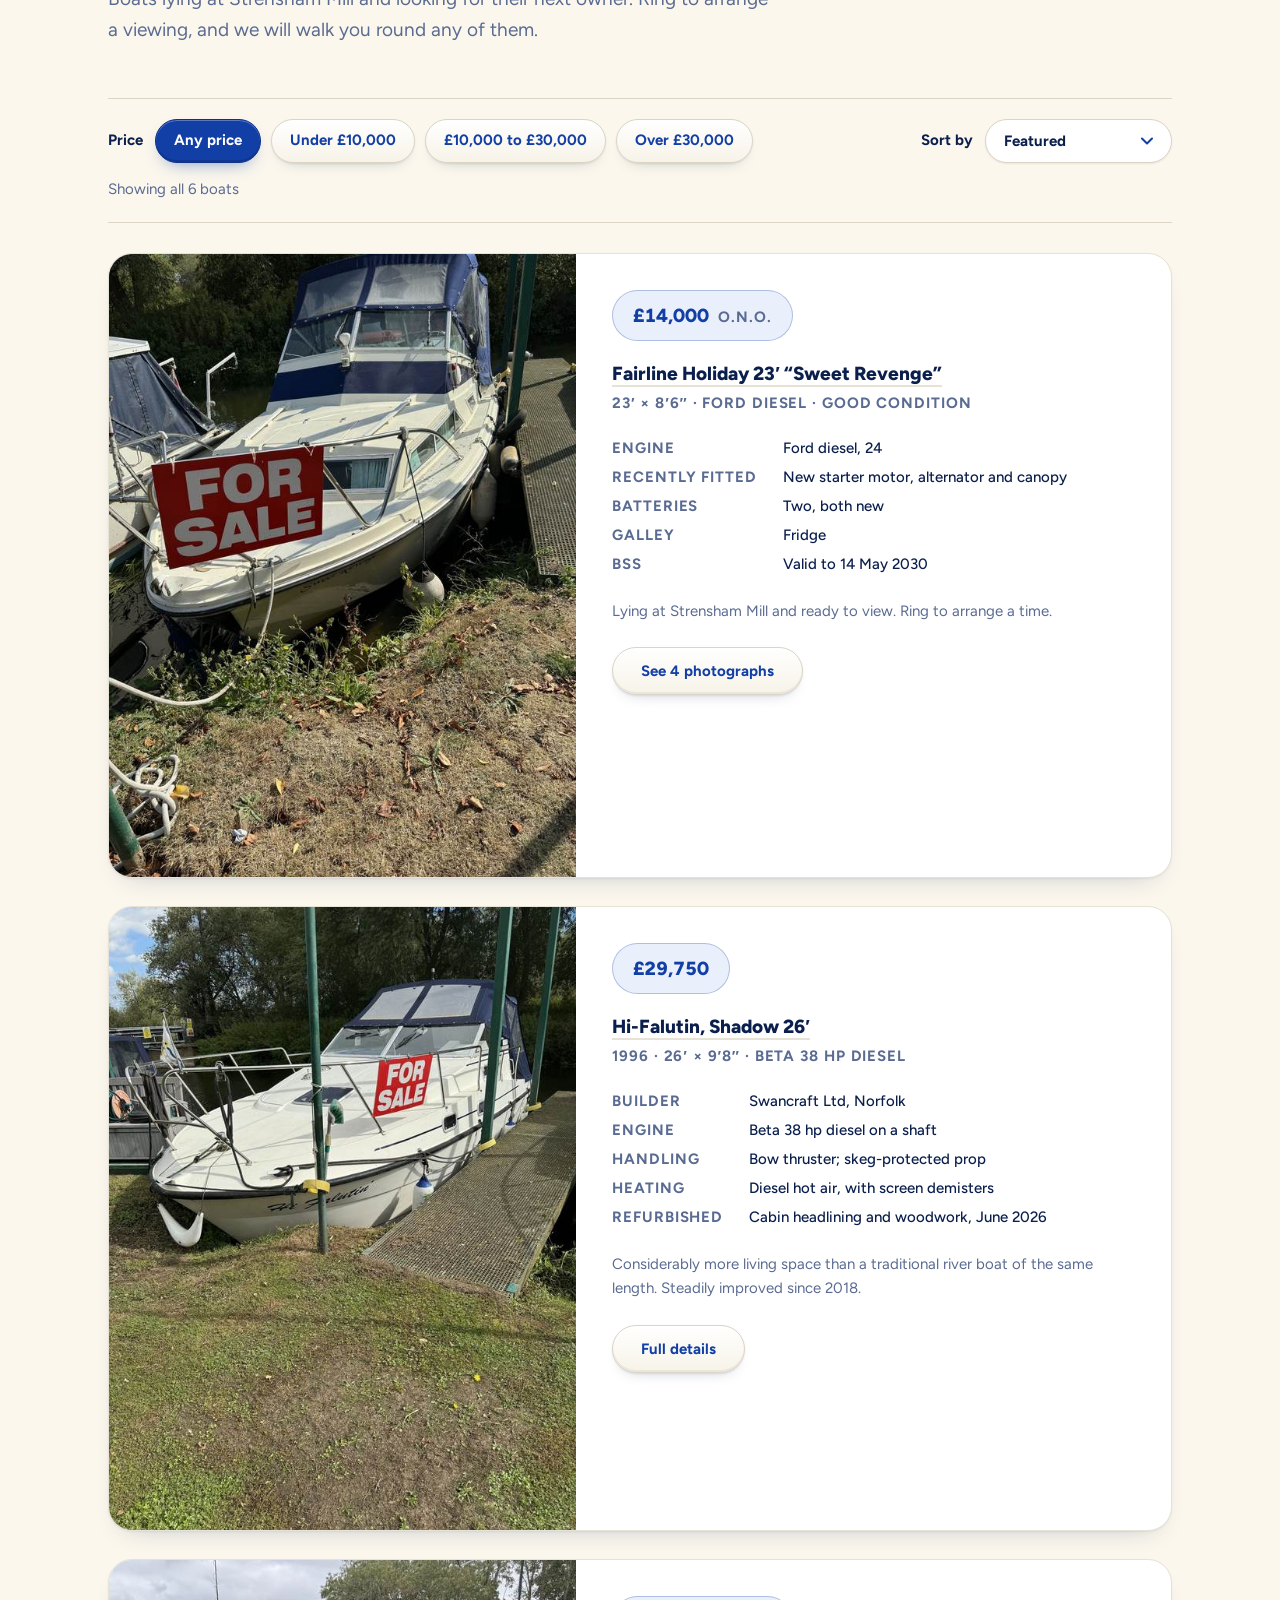
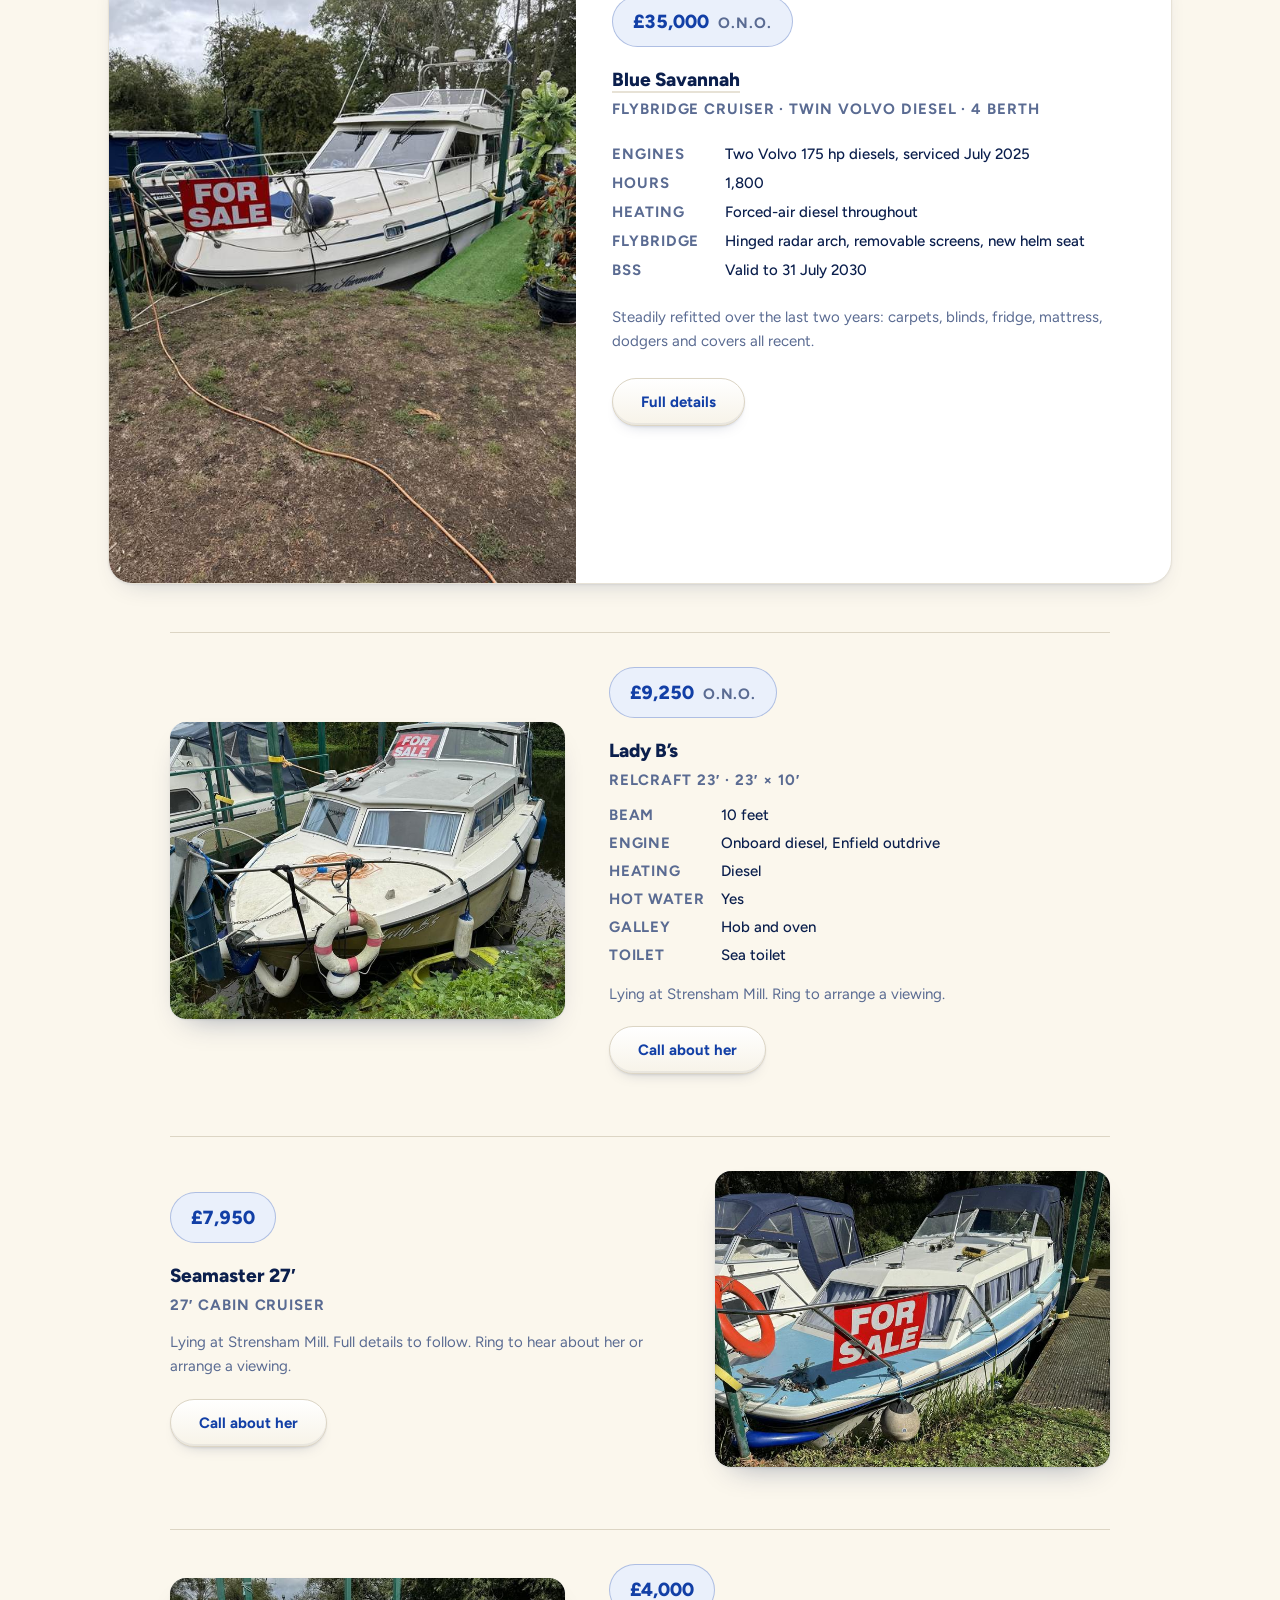
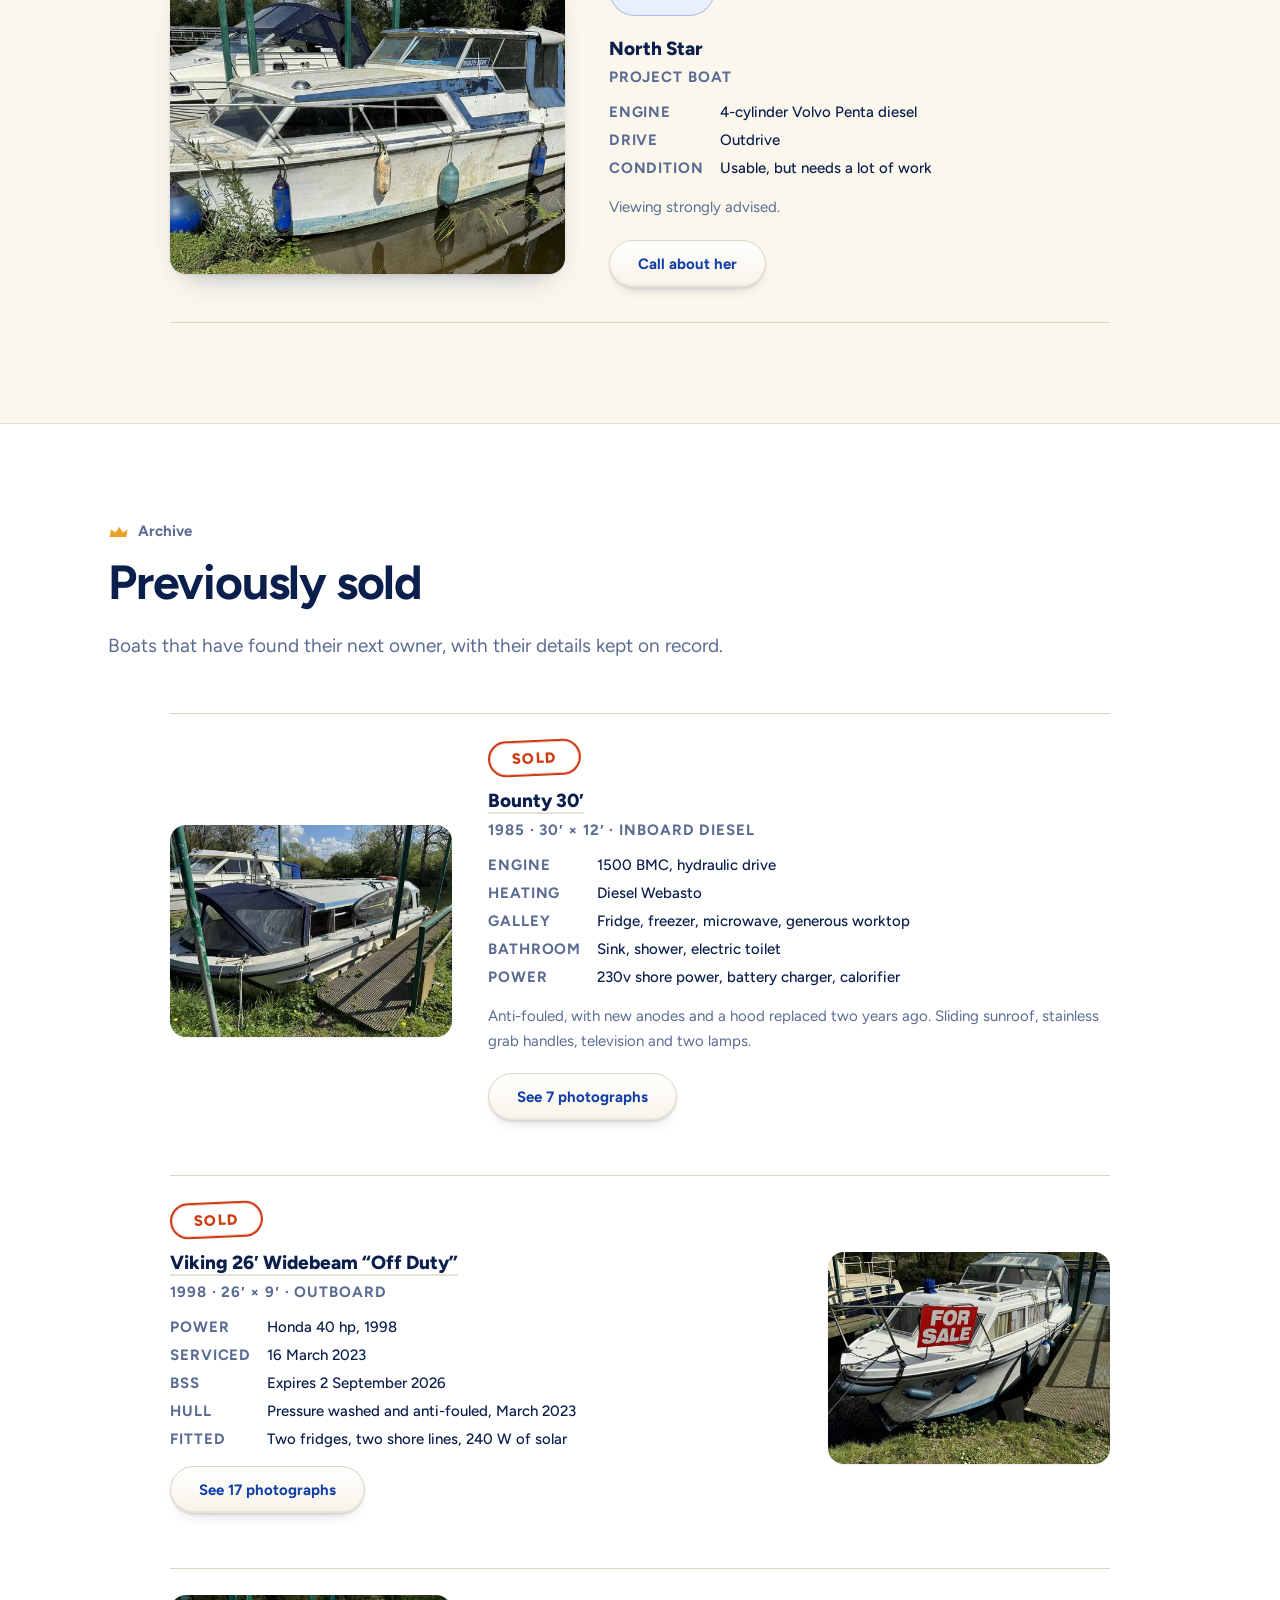
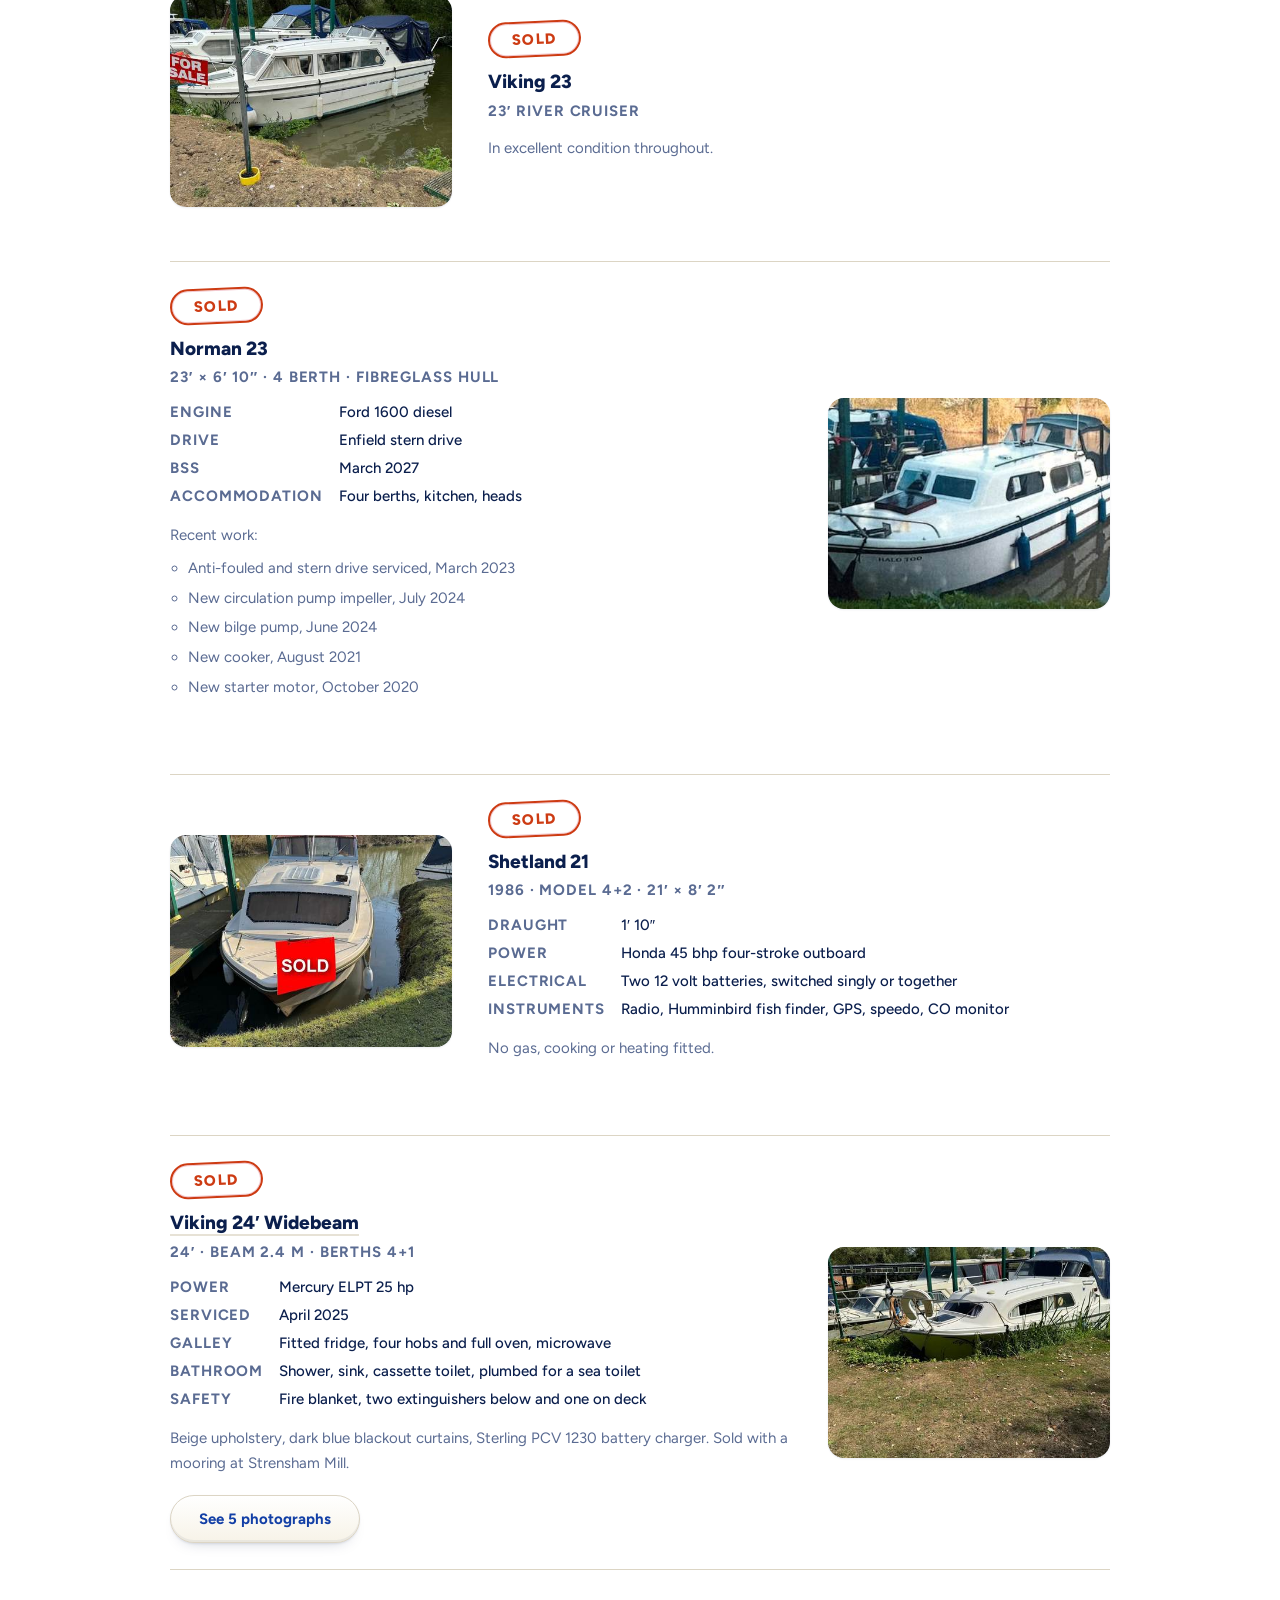
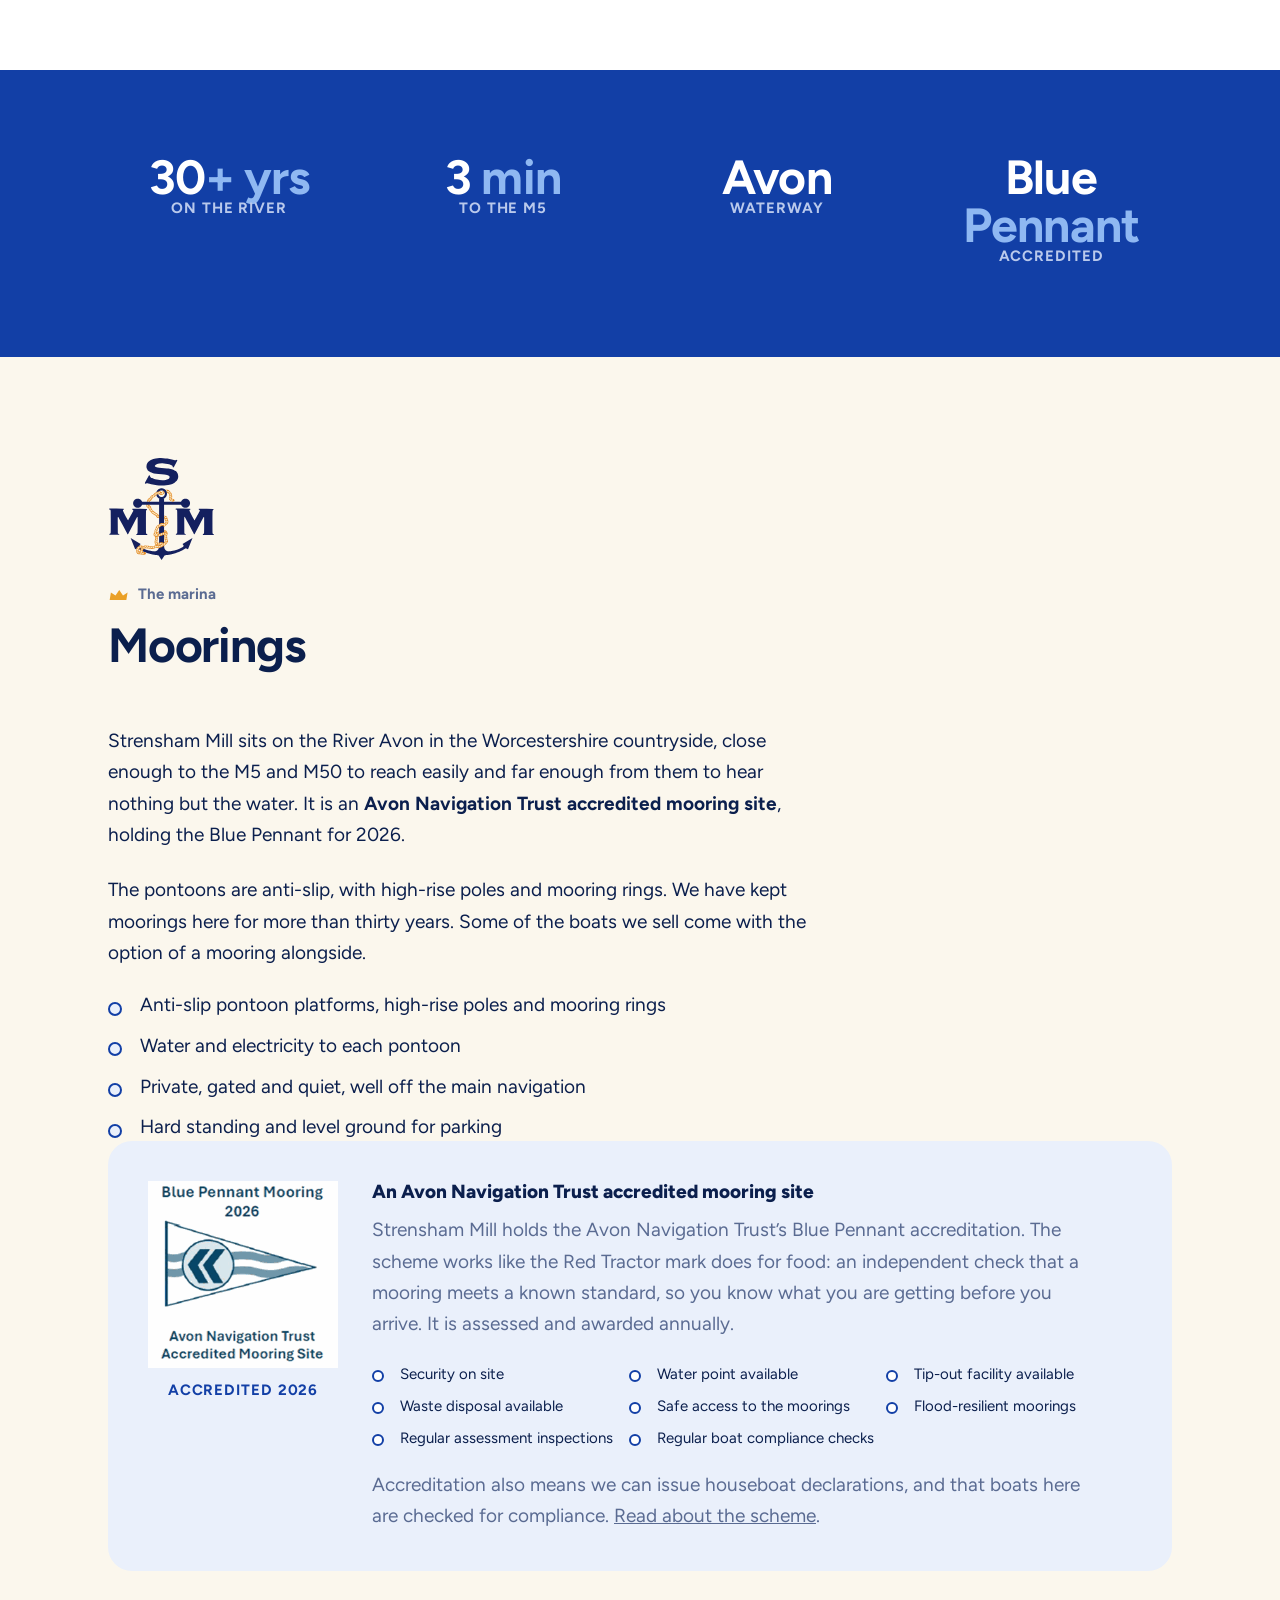
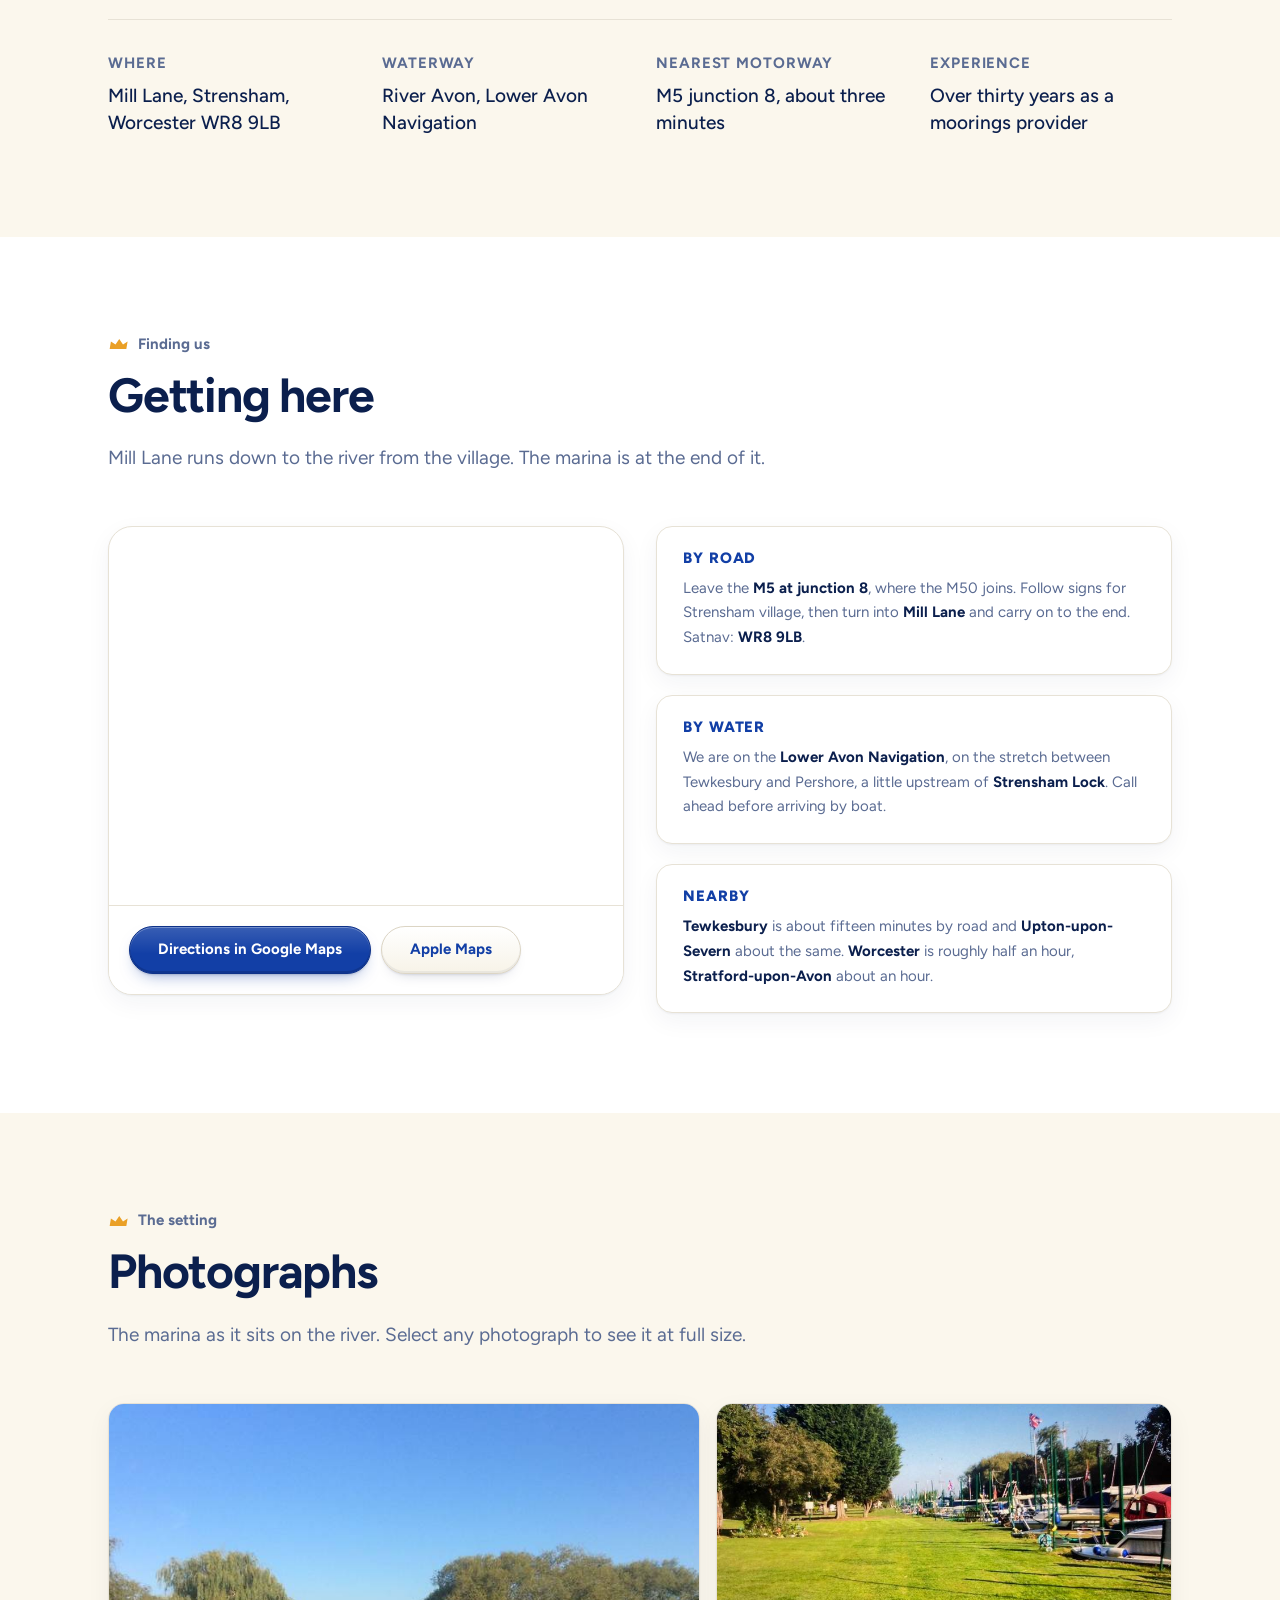
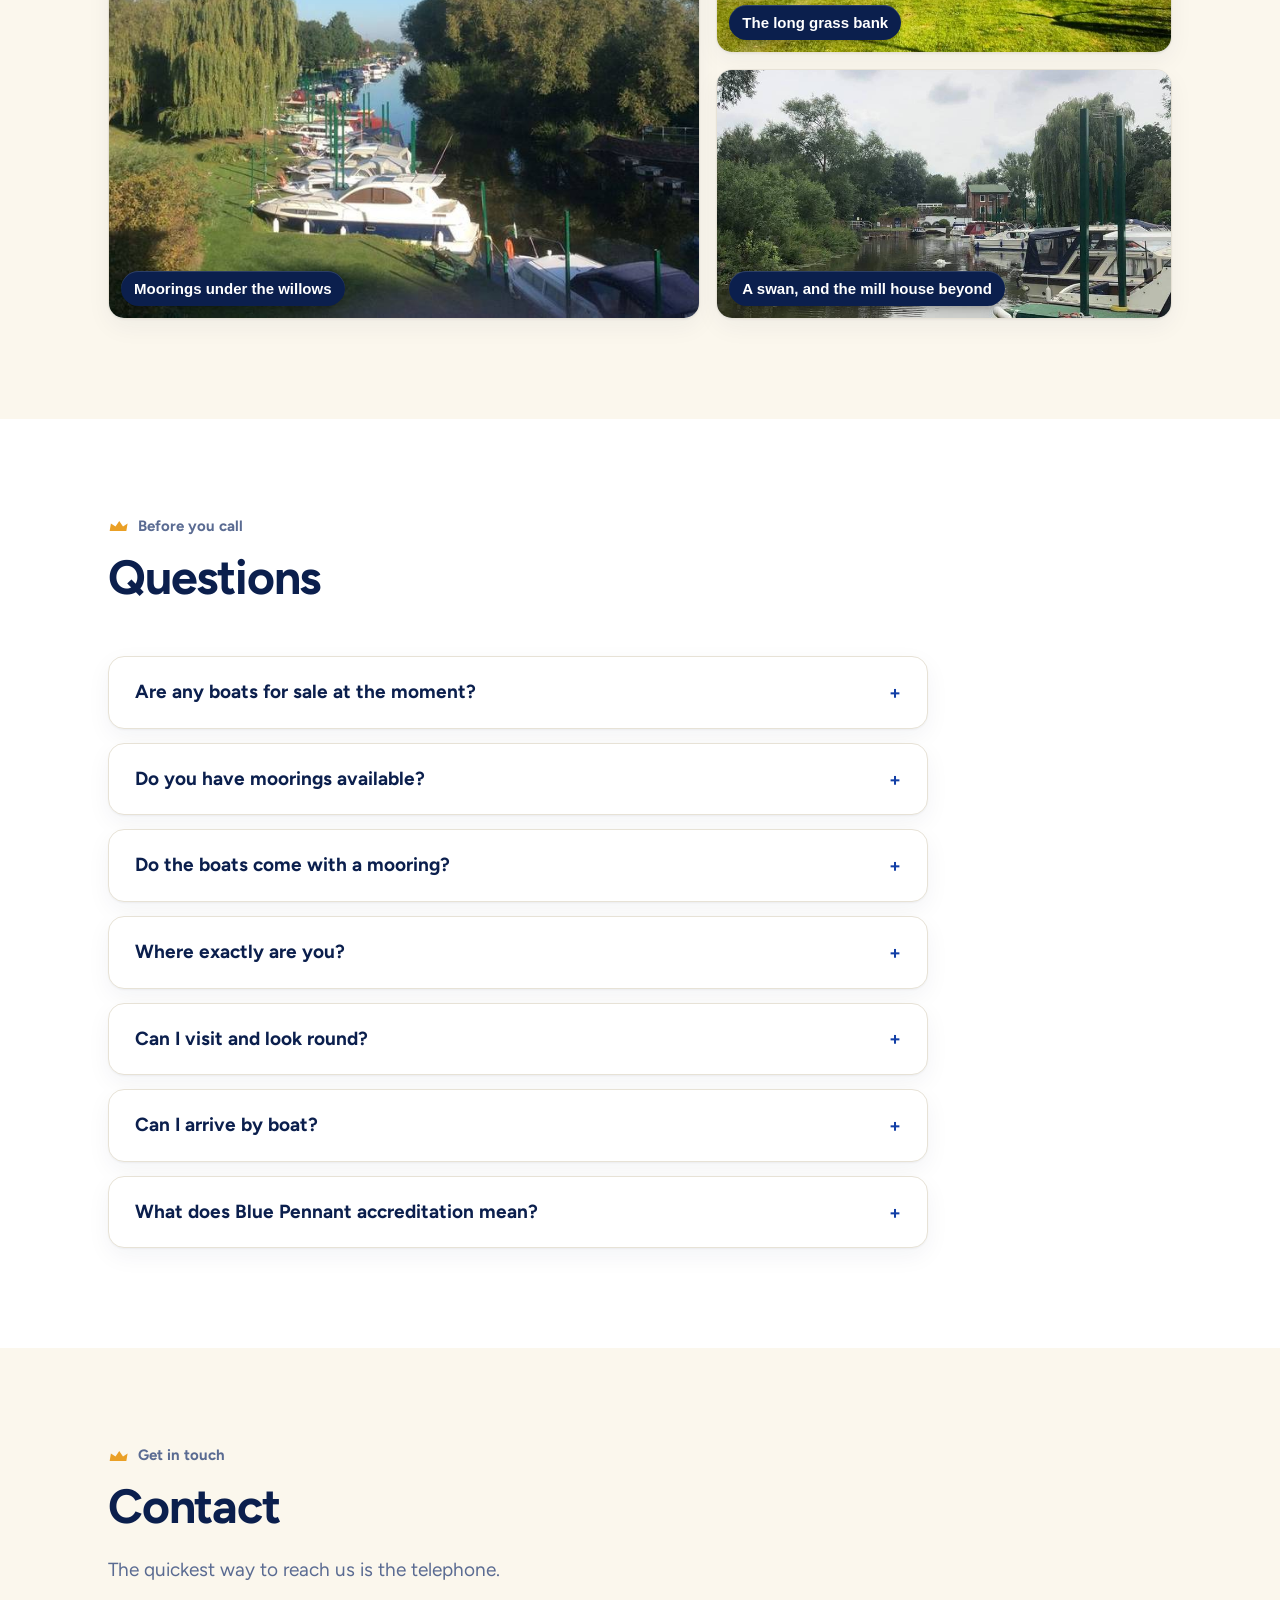
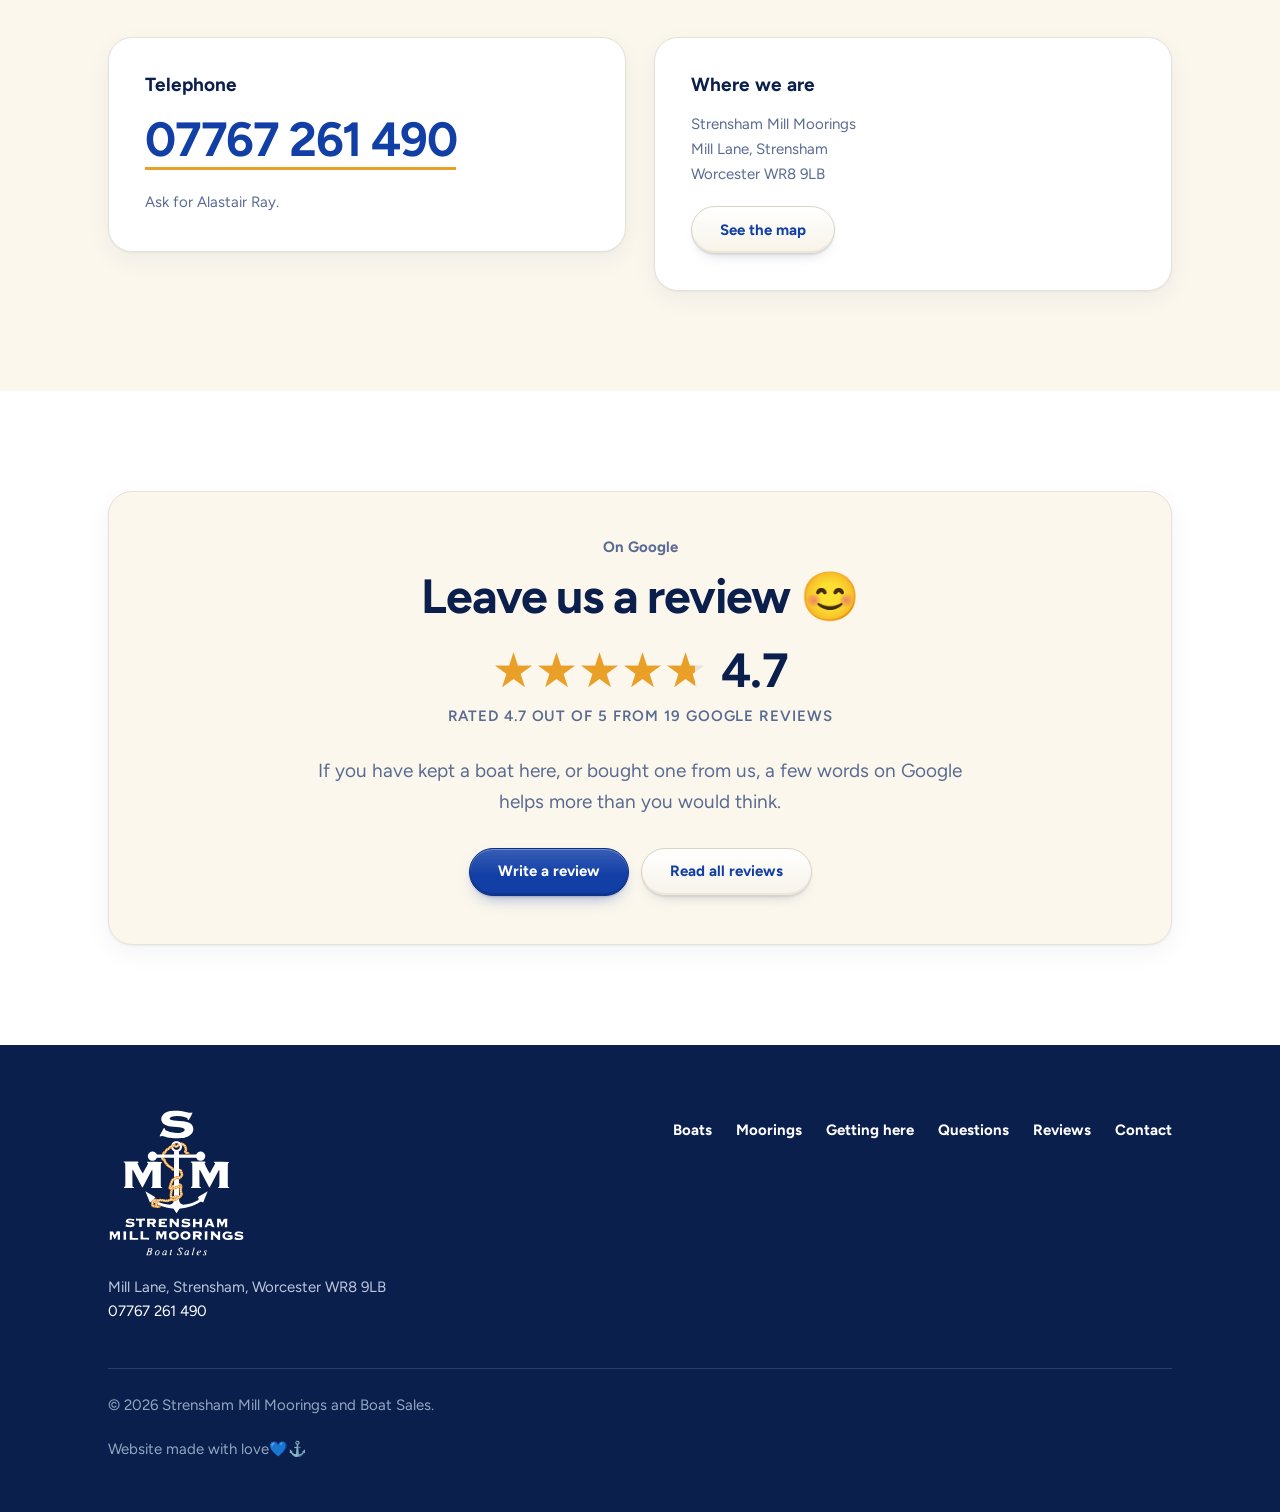
==== commit 5f9e547b: "Add files via upload" ====
--- a/index.html
+++ b/index.html
@@ -7,8 +7,8 @@
 <!-- ═══════════════════════════════════════════════════════════
      SEO
      ═══════════════════════════════════════════════════════════ -->
-<title>Strensham Mill Moorings | River Avon Marina, Worcestershire</title>
-<meta name="description" content="A quiet marina on the River Avon at Strensham, Worcestershire. Serviced moorings and river cruisers for sale, three minutes from M5 junction 8.">
+<title>Strensham Mill Moorings | River Avon, Worcestershire</title>
+<meta name="description" content="Blue Pennant accredited moorings and river cruisers for sale on the River Avon at Strensham, Worcestershire, three minutes from the M5.">
 <link rel="canonical" href="https://strenshammill.com/">
 <meta name="robots" content="index, follow, max-image-preview:large, max-snippet:-1">
 <meta name="theme-color" content="#123FA6">
@@ -23,19 +23,18 @@
 <meta property="og:site_name" content="Strensham Mill Moorings and Boat Sales">
 <meta property="og:locale" content="en_GB">
 <meta property="og:title" content="Strensham Mill Moorings | River Avon Marina &amp; Boat Sales">
-<meta property="og:description" content="A quiet marina on the River Avon at Strensham, Worcestershire. Serviced moorings and river cruisers for sale, three minutes from M5 junction 8.">
+<meta property="og:description" content="Blue Pennant accredited moorings and river cruisers for sale on the River Avon at Strensham, Worcestershire, three minutes from the M5.">
 <meta property="og:url" content="https://strenshammill.com/">
 <meta property="og:image" content="https://strenshammill.com/assets/img/hero-marina.jpg">
 <meta property="og:image:alt" content="The River Avon at Strensham Mill, with willows, a swan and moored river cruisers.">
 
 <meta name="twitter:card" content="summary_large_image">
 <meta name="twitter:title" content="Strensham Mill Moorings | River Avon Marina &amp; Boat Sales">
-<meta name="twitter:description" content="A quiet marina on the River Avon at Strensham, Worcestershire. Serviced moorings and river cruisers for sale, three minutes from M5 junction 8.">
+<meta name="twitter:description" content="Blue Pennant accredited moorings and river cruisers for sale on the River Avon at Strensham, Worcestershire, three minutes from the M5.">
 <meta name="twitter:image" content="https://strenshammill.com/assets/img/hero-marina.jpg">
 <meta name="twitter:image:alt" content="The River Avon at Strensham Mill, with willows, a swan and moored river cruisers.">
 
 
-<link rel="icon" type="image/svg+xml" href="assets/img/smm-mark.svg">
 <link rel="icon" href="assets/img/favicon.ico" sizes="any">
 <link rel="icon" type="image/png" sizes="16x16" href="assets/img/favicon-16.png">
 <link rel="icon" type="image/png" sizes="32x32" href="assets/img/favicon-32.png">
@@ -53,25 +52,206 @@
 <style>
 /* Page-specific styles that live here rather than in strensham.css,
    so this page can be updated by uploading this one file. */
-/* ── Brief listings ──────────────────────────────────────────
-   Boats with a photograph and a price but no write-up yet sit as a
-   row of three beneath the full listings, rather than as full-width
-   cards with an empty body. The boats with something to say get the
-   room; the rest are still seen at a glance. */
-#boats .berth-list{grid-template-columns:repeat(3,minmax(0,1fr));}
-#boats .berth-list > .berth:not(.berth--brief){grid-column:1 / -1;}
-.berth.berth--brief{display:flex;flex-direction:column;}
-.berth--brief .berth-figure{min-height:0;flex:0 0 auto;overflow:hidden;}
-.berth--brief .berth-figure img{height:230px;min-height:0;}
-.berth--brief .berth-body{padding:24px 24px 26px;display:flex;flex-direction:column;flex:1 1 auto;}
-.berth--brief .berth-meta{margin-bottom:12px;}
-.berth--brief .notes{flex:1 1 auto;margin-bottom:20px;}
-.berth--brief .price,.berth--brief .btn{align-self:flex-start;}
+/* ── The index of shorter listings ────────────────────────────
+   Boats with less written about them follow the full listings as an
+   unboxed index: rows divided by hairlines, the photograph swapping
+   sides from row to row, each row entering from its photograph's
+   side. Rows carry no radius, so a rule along one edge is a rule,
+   not a stripe on a card. */
+#boats .berth-list > .berth--brief:first-of-type,
+#boats .berth-list > .berth:not(.berth--brief) + .berth--brief{margin-top:20px;}
+.berth.berth--brief{
+  width:100%;max-width:940px;margin-inline:auto;
+  display:grid;grid-template-columns:minmax(0,42%) minmax(0,1fr);
+  gap:0 44px;align-items:center;
+  background:none;border:0;border-radius:0;box-shadow:none;overflow:visible;
+  padding:34px 0;border-top:1px solid #DCD5C4;
+}
+.berth.berth--brief:hover{transform:none;box-shadow:none;border-color:#DCD5C4;}
+.berth--brief.row--flip{grid-template-columns:minmax(0,1fr) minmax(0,42%);}
+.berth--brief.row--flip .berth-figure{order:2;}
+.berth--brief .berth-figure{
+  position:relative;min-height:0;height:0;padding-top:75%;
+  border-radius:16px;overflow:hidden;background:#EAF0FB;
+  box-shadow:0 1px 2px rgba(11,31,77,.08),0 14px 30px -18px rgba(11,31,77,.45);
+}
+.berth--brief .berth-figure img{
+  position:absolute;inset:0;width:100%;height:100%;min-height:0;object-fit:cover;
+}
+.berth--brief .berth-body{padding:0;}
+.berth--brief .berth-meta{margin-bottom:14px;}
+.berth--brief .notes{margin-bottom:20px;}
 @media (max-width:840px){
-  #boats .berth-list{grid-template-columns:1fr;}
-  .berth--brief .berth-figure img{height:220px;}
-  .berth--brief .berth-body{padding:22px 23px 24px;}
-}
+  .berth.berth--brief,
+  .berth--brief.row--flip{grid-template-columns:1fr;gap:20px;padding:28px 0;}
+  .berth--brief.row--flip .berth-figure{order:0;}
+  .berth--brief .berth-figure{padding-top:62%;}
+}
+
+/* ── The rope, cast off and made fast again ──────────────────
+   Every 12 seconds the rope winds on from the ring (2.1s), holds, casts
+   off by retracting up toward the ring (0.8s), and winds on again. The
+   four short strands of the coil appear as the rope reaches them and go
+   as it retracts past them. Reduced motion, or no stylesheet at all,
+   simply shows the rope made fast. */
+@media (prefers-reduced-motion:no-preference){
+  /* The gap is a touch longer than the rope (1.2 against 1), so the
+     hidden position (1.1) sits wholly off the path. At exactly 1 the
+     mask's round cap still drew a dot at the path's start, leaving a
+     scrap of rope showing while it should be cast off. */
+  .hero-logo .smm-wind{stroke-dasharray:1 1.2;stroke-dashoffset:1.1;}
+  .hero-logo .smm-wind{animation:ropeLoop 12.0s linear 0.55s infinite both;}
+  .hero-logo .smm-wind-x:nth-of-type(2){animation:ropeLoopX2 12.0s linear 0.55s infinite both;}
+  .hero-logo .smm-wind-x:nth-of-type(3){animation:ropeLoopX3 12.0s linear 0.55s infinite both;}
+  .hero-logo .smm-wind-x:nth-of-type(4){animation:ropeLoopX4 12.0s linear 0.55s infinite both;}
+  .hero-logo .smm-wind-x:nth-of-type(5){animation:ropeLoopX5 12.0s linear 0.55s infinite both;}
+}
+@keyframes ropeLoop{
+  0%{stroke-dashoffset:1.1;animation-timing-function:cubic-bezier(.45,.05,.2,1);}
+  17.500%{stroke-dashoffset:0;}
+  88.333%{stroke-dashoffset:0;animation-timing-function:cubic-bezier(.55,0,.8,.3);}
+  95.000%{stroke-dashoffset:1.1;}
+  100%{stroke-dashoffset:1.1;}
+}
+@keyframes ropeLoopX2{
+  0%{stroke-dashoffset:1.1;}
+  13.755%{stroke-dashoffset:1.1;animation-timing-function:cubic-bezier(.45,.05,.2,1);}
+  19.588%{stroke-dashoffset:0;}
+  89.093%{stroke-dashoffset:0;animation-timing-function:cubic-bezier(.55,0,.8,.3);}
+  91.260%{stroke-dashoffset:1.1;}
+  100%{stroke-dashoffset:1.1;}
+}
+@keyframes ropeLoopX3{
+  0%{stroke-dashoffset:1.1;}
+  14.665%{stroke-dashoffset:1.1;animation-timing-function:cubic-bezier(.45,.05,.2,1);}
+  20.498%{stroke-dashoffset:0;}
+  88.747%{stroke-dashoffset:0;animation-timing-function:cubic-bezier(.55,0,.8,.3);}
+  90.913%{stroke-dashoffset:1.1;}
+  100%{stroke-dashoffset:1.1;}
+}
+@keyframes ropeLoopX4{
+  0%{stroke-dashoffset:1.1;}
+  12.197%{stroke-dashoffset:1.1;animation-timing-function:cubic-bezier(.45,.05,.2,1);}
+  18.031%{stroke-dashoffset:0;}
+  89.687%{stroke-dashoffset:0;animation-timing-function:cubic-bezier(.55,0,.8,.3);}
+  91.853%{stroke-dashoffset:1.1;}
+  100%{stroke-dashoffset:1.1;}
+}
+@keyframes ropeLoopX5{
+  0%{stroke-dashoffset:1.1;}
+  16.275%{stroke-dashoffset:1.1;animation-timing-function:cubic-bezier(.45,.05,.2,1);}
+  22.108%{stroke-dashoffset:0;}
+  88.133%{stroke-dashoffset:0;animation-timing-function:cubic-bezier(.55,0,.8,.3);}
+  90.300%{stroke-dashoffset:1.1;}
+  100%{stroke-dashoffset:1.1;}
+}
+
+/* ── Nothing past the edge on a phone ────────────────────────
+   Side entrances travel 14px on a phone, inside the 17px gutter, so a
+   card waiting to enter never pushes the page sideways. The mirrored
+   left and right movement is kept. */
+@media (max-width:1199px){
+  .aos-ready [data-aos="fade-left"]{transform:translateX(14px);}
+  .aos-ready [data-aos="fade-right"]{transform:translateX(-14px);}
+}
+html{overflow-x:clip;}
+/* The map column asked for at least 320px, wider than a small
+   phone's content area once the gutters are taken off. */
+.here-grid{grid-template-columns:repeat(auto-fit,minmax(min(320px,100%),1fr));}
+/* Backstop: clip at the content wrapper, which iOS Safari honours
+   (it ignores clipping set on the body). */
+main{overflow-x:clip;}
+
+/* Spec lists inside the compact cards: two columns at every width,
+   tighter than a full listing, so a narrow card does not stack
+   each label above its value. */
+.berth--brief .spec{
+  grid-template-columns:auto 1fr;
+  gap:7px 16px;
+  margin:0 0 16px;
+}
+.berth--brief .spec dt{padding-top:0;font-size:var(--s);}
+
+/* Filter and sort for the boats for sale. */
+.boat-tools{
+  display:flex;flex-wrap:wrap;align-items:center;gap:14px 28px;
+  margin:0 0 30px;padding:20px 0;background:#FBF7ED;
+  border-top:1px solid #DCD5C4;border-bottom:1px solid #DCD5C4;
+}
+.boat-tools[hidden],.boat-empty[hidden],.berth[hidden]{display:none!important;}
+.boat-group{display:flex;flex-wrap:wrap;align-items:center;gap:10px;}
+.boat-label{font-size:var(--s);font-weight:700;color:#0B1F4D;margin-right:2px;}
+.boat-chip{position:relative;display:inline-flex;cursor:pointer;}
+.boat-chip input{position:absolute;inset:0;z-index:1;width:100%;height:100%;margin:0;opacity:0;cursor:pointer;}
+.boat-chip span{
+  display:inline-flex;align-items:center;min-height:44px;padding:0 18px;
+  border-radius:999px;border:1px solid #DCD5C4;
+  background:#FFFFFF linear-gradient(180deg,#FFFFFF 0%,#F7F3E8 100%);
+  color:#123FA6;font-size:var(--s);font-weight:700;
+  box-shadow:inset 0 1px 0 #FFFFFF,0 1px 2px rgba(11,31,77,.08),0 8px 16px -12px rgba(11,31,77,.35);
+  transition:transform .22s var(--ease-emph),box-shadow .22s var(--ease-emph),background-color .22s var(--ease-emph),border-color .22s var(--ease-emph),color .22s var(--ease-emph);
+}
+.boat-chip:hover span{border-color:#123FA6;transform:translateY(-1px);}
+.boat-chip input:checked + span{
+  background:#123FA6;border-color:#0E3289;color:#FFFFFF;
+  box-shadow:inset 0 1px 0 rgba(255,255,255,.3),inset 0 -2px 0 rgba(6,20,60,.22),0 8px 18px -10px rgba(18,63,166,.65);
+}
+.boat-chip input:active + span{transform:translateY(1px);}
+.boat-chip input:focus-visible + span{outline:3px solid #123FA6;outline-offset:2px;}
+.boat-sort{display:inline-flex;align-items:center;gap:10px;margin-left:auto;}
+.boat-sort select{
+  -webkit-appearance:none;appearance:none;min-height:44px;padding:0 44px 0 18px;
+  border-radius:999px;border:1px solid #DCD5C4;color:#0B1F4D;
+  background:#FFFFFF url("data:image/svg+xml,%3Csvg xmlns='http://www.w3.org/2000/svg' viewBox='0 0 12 8'%3E%3Cpath d='M1 1.5l5 5 5-5' fill='none' stroke='%23123FA6' stroke-width='2' stroke-linecap='round' stroke-linejoin='round'/%3E%3C/svg%3E") no-repeat right 18px center / 12px 8px;
+  font-family:inherit;font-size:var(--s);font-weight:700;cursor:pointer;
+  box-shadow:inset 0 1px 0 #FFFFFF,0 1px 2px rgba(11,31,77,.08);
+}
+.boat-sort select:focus-visible{outline:3px solid #123FA6;outline-offset:2px;}
+.boat-count{flex:1 1 100%;margin:0;font-size:var(--s);color:#5A6B92;}
+.boat-empty{margin:0 0 30px;font-size:var(--m);color:#0B1F4D;display:flex;flex-wrap:wrap;align-items:center;gap:14px 20px;}
+.berth.berth--brief.row--last{border-bottom:1px solid #DCD5C4;}
+@media (max-width:840px){
+  .boat-sort{margin-left:0;width:100%;}
+  .boat-sort select{flex:1 1 auto;}
+}
+
+/* The archive: the same ruled rows as the shorter listings above it, but
+   quieter and denser, so sold boats read as a record rather than a shop. */
+.berth.berth--brief.berth--archive{grid-template-columns:minmax(0,30%) minmax(0,1fr);gap:0 36px;padding:26px 0;}
+.berth.berth--brief.berth--archive.row--flip{grid-template-columns:minmax(0,1fr) minmax(0,30%);}
+.berth--brief .berth-figure a{position:absolute;inset:0;display:block;}
+.berth--brief .berth-figure a:focus-visible{outline-offset:-5px;border-radius:16px;box-shadow:none;}
+.berth--archive .berth-figure{box-shadow:0 1px 2px rgba(11,31,77,.08);}
+.berth--archive .stamp{margin-bottom:14px;}
+@media (max-width:840px){
+  .berth.berth--brief.berth--archive,.berth.berth--brief.berth--archive.row--flip{grid-template-columns:1fr;gap:18px;padding:24px 0;}
+}
+
+/* Without a script the same controls still work: the browser's own state
+   (the checked radio, the chosen option) drives the order and the filter.
+   Once the script runs it marks the section and takes over. */
+#boats:not(.tools-js):has(#boat-sort option[value="az"]:checked) .berth-list > [data-name="Blue Savannah"]{order:1;}
+#boats:not(.tools-js):has(#boat-sort option[value="az"]:checked) .berth-list > [data-name="Fairline Holiday 23"]{order:2;}
+#boats:not(.tools-js):has(#boat-sort option[value="az"]:checked) .berth-list > [data-name="Hi-Falutin"]{order:3;}
+#boats:not(.tools-js):has(#boat-sort option[value="az"]:checked) .berth-list > [data-name="Lady B's"]{order:4;}
+#boats:not(.tools-js):has(#boat-sort option[value="az"]:checked) .berth-list > [data-name="North Star"]{order:5;}
+#boats:not(.tools-js):has(#boat-sort option[value="az"]:checked) .berth-list > [data-name="Seamaster 27"]{order:6;}
+#boats:not(.tools-js):has(#boat-sort option[value="low"]:checked) .berth-list > [data-name="North Star"]{order:1;}
+#boats:not(.tools-js):has(#boat-sort option[value="low"]:checked) .berth-list > [data-name="Seamaster 27"]{order:2;}
+#boats:not(.tools-js):has(#boat-sort option[value="low"]:checked) .berth-list > [data-name="Lady B's"]{order:3;}
+#boats:not(.tools-js):has(#boat-sort option[value="low"]:checked) .berth-list > [data-name="Fairline Holiday 23"]{order:4;}
+#boats:not(.tools-js):has(#boat-sort option[value="low"]:checked) .berth-list > [data-name="Hi-Falutin"]{order:5;}
+#boats:not(.tools-js):has(#boat-sort option[value="low"]:checked) .berth-list > [data-name="Blue Savannah"]{order:6;}
+#boats:not(.tools-js):has(#boat-sort option[value="high"]:checked) .berth-list > [data-name="Blue Savannah"]{order:1;}
+#boats:not(.tools-js):has(#boat-sort option[value="high"]:checked) .berth-list > [data-name="Hi-Falutin"]{order:2;}
+#boats:not(.tools-js):has(#boat-sort option[value="high"]:checked) .berth-list > [data-name="Fairline Holiday 23"]{order:3;}
+#boats:not(.tools-js):has(#boat-sort option[value="high"]:checked) .berth-list > [data-name="Lady B's"]{order:4;}
+#boats:not(.tools-js):has(#boat-sort option[value="high"]:checked) .berth-list > [data-name="Seamaster 27"]{order:5;}
+#boats:not(.tools-js):has(#boat-sort option[value="high"]:checked) .berth-list > [data-name="North Star"]{order:6;}
+#boats:not(.tools-js):has(input[name="boat-price"][value="under10"]:checked) .berth-list > li:not([data-band="under10"]){display:none;}
+#boats:not(.tools-js):has(input[name="boat-price"][value="mid"]:checked) .berth-list > li:not([data-band="mid"]){display:none;}
+#boats:not(.tools-js):has(input[name="boat-price"][value="over30"]:checked) .berth-list > li:not([data-band="over30"]){display:none;}
+.boat-count[hidden]{display:none;}
 </style>
 <script>/* reveal guard: hide pre-paint, never leave content invisible */(function(){var d=document.documentElement;d.classList.add("aos-ready");setTimeout(function(){if(!d.classList.contains("aos-done"))d.classList.add("aos-fallback");},2500);})();</script>
 </head>
@@ -96,8 +276,8 @@
 
 <header class="site-header">
   <div class="header-inner">
-    <a class="brand" href="/" aria-label="Strensham Mill Moorings and Boat Sales — home">
-      <img src="assets/img/smm-mark.svg" alt="" width="51" height="50" decoding="async">
+    <a class="brand" href="/" aria-label="Strensham Mill Moorings and Boat Sales, home">
+      <img src="[data-uri]" alt="" width="51" height="50" decoding="async">
       <span class="brand-text">
         <span class="brand-name">Strensham Mill</span>
         <span class="brand-sub">Moorings &amp; Boat Sales</span>
@@ -130,7 +310,7 @@
 <main id="main">
 
   <!-- ═════════════════════════════════════════════════════════
-       HERO — full height, photographic
+       HERO: full height, photographic
        ═════════════════════════════════════════════════════════ -->
   <section class="hero" aria-labelledby="hero-title"
            aria-description="The River Avon at Strensham Mill: willow trees, a swan on still water, the mill house, and river cruisers moored along the pontoons.">
@@ -144,11 +324,11 @@
       </div>
       <p class="hero-note">
         Serviced moorings and small river cruisers in the Worcestershire
-        countryside — three minutes from junction 8 of the M5, and a world
+        countryside: three minutes from junction 8 of the M5, and a world
         away from it.
       </p>
       <div class="hero-mark">
-        <p class="eyebrow">Established moorings · Thirty years and more</p>
+        <p class="eyebrow">Established moorings, thirty years and more</p>
       </div>
     </div>
     <a class="hero-cue" href="#notice" aria-label="Scroll to see more">
@@ -167,8 +347,8 @@
       <div class="notice-inner" data-aos="fade-up">
         <p class="eyebrow" id="notice-title">Notice board</p>
         <p>
-          Six boats for sale, from £4,000 to £35,000 — a Fairline Holiday 23,
-          a Shadow 26, a twin-engine flybridge cruiser, Lady B’s, a Relcraft 27
+          Six boats for sale, from £4,000 to £35,000: a Fairline Holiday 23,
+          a Shadow 26, a twin-engine flybridge cruiser, Lady B’s, a Seamaster 27
           and a project. Call <a href="tel:+447767261490">07767 261 490</a> to
           arrange a viewing, or to ask about a mooring.
         </p>
@@ -186,28 +366,52 @@
         <h2 class="display" id="boats-title">For sale</h2>
         <p class="lede">
           Boats lying at Strensham Mill and looking for their next owner.
-          Ring to arrange a viewing — we will walk you round any of them.
+          Ring to arrange a viewing, and we will walk you round any of them.
         </p>
       </div>
 
+            <div class="boat-tools" id="boat-tools" data-aos="fade-up">
+        <div class="boat-group" role="radiogroup" aria-labelledby="boat-price-label">
+          <span class="boat-label" id="boat-price-label">Price</span>
+          <label class="boat-chip"><input type="radio" name="boat-price" value="all" checked><span>Any price</span></label>
+          <label class="boat-chip"><input type="radio" name="boat-price" value="under10"><span>Under £10,000</span></label>
+          <label class="boat-chip"><input type="radio" name="boat-price" value="mid"><span>£10,000 to £30,000</span></label>
+          <label class="boat-chip"><input type="radio" name="boat-price" value="over30"><span>Over £30,000</span></label>
+        </div>
+        <div class="boat-sort">
+          <label class="boat-label" for="boat-sort">Sort by</label>
+          <select id="boat-sort">
+            <option value="featured">Featured</option>
+            <option value="az">Name, A to Z</option>
+            <option value="low">Price, low to high</option>
+            <option value="high">Price, high to low</option>
+          </select>
+        </div>
+        <p class="boat-count" id="boat-count" role="status" hidden>Showing all 6 boats</p>
+      </div>
+      <p class="boat-empty" id="boat-empty" hidden>
+        No boats in that price range at the moment.
+        <button type="button" class="btn btn--quiet" id="boat-reset">Show every boat</button>
+      </p>
+
       <ul class="berth-list">
 
 
 
 
 
-                  <!-- ── Fairline Holiday 23 — for sale ─────────── -->
-          <li class="berth" data-aos="fade-up">
+                  <!-- ── Fairline Holiday 23: for sale ─────────── -->
+          <li class="berth" data-aos="fade-up" data-name="Fairline Holiday 23" data-price="14000" data-band="mid">
             <figure class="berth-figure">
               <a href="fairline-holiday-23.html" aria-label="More photographs of the Fairline Holiday 23 foot cruiser">
-                <img src="assets/img/fairline-for-sale.jpeg"
+                <img src="[data-uri]"
                      alt="Fairline Holiday 23 foot cruiser “Sweet Revenge” moored at Strensham Mill with a for sale sign on the bow rail."
                      loading="lazy" width="800" height="1067" decoding="async">
               </a>
             </figure>
             <div class="berth-body">
               <p class="price">£14,000 <span class="price-note">o.n.o.</span></p>
-              <h3 class="berth-name"><a href="fairline-holiday-23.html">Fairline Holiday 23′ — “Sweet Revenge”</a></h3>
+              <h3 class="berth-name"><a href="fairline-holiday-23.html">Fairline Holiday 23′ “Sweet Revenge”</a></h3>
               <p class="berth-meta">23′ × 8′6″ · Ford diesel · Good condition</p>
 
               <dl class="spec">
@@ -226,18 +430,18 @@
             </div>
           </li>
 
-                          <!-- ── Hi-Falutin, Shadow 26 — for sale ──────── -->
-          <li class="berth" data-aos="fade-up" data-aos-delay="80">
+                          <!-- ── Hi-Falutin, Shadow 26: for sale ──────── -->
+          <li class="berth" data-aos="fade-up" data-aos-delay="80" data-name="Hi-Falutin" data-price="29750" data-band="mid">
             <figure class="berth-figure">
               <a href="hi-falutin-shadow-26.html" aria-label="More about Hi-Falutin, the Shadow 26 foot cruiser">
-                <img src="assets/img/hifalutin-for-sale.jpeg"
+                <img src="[data-uri]